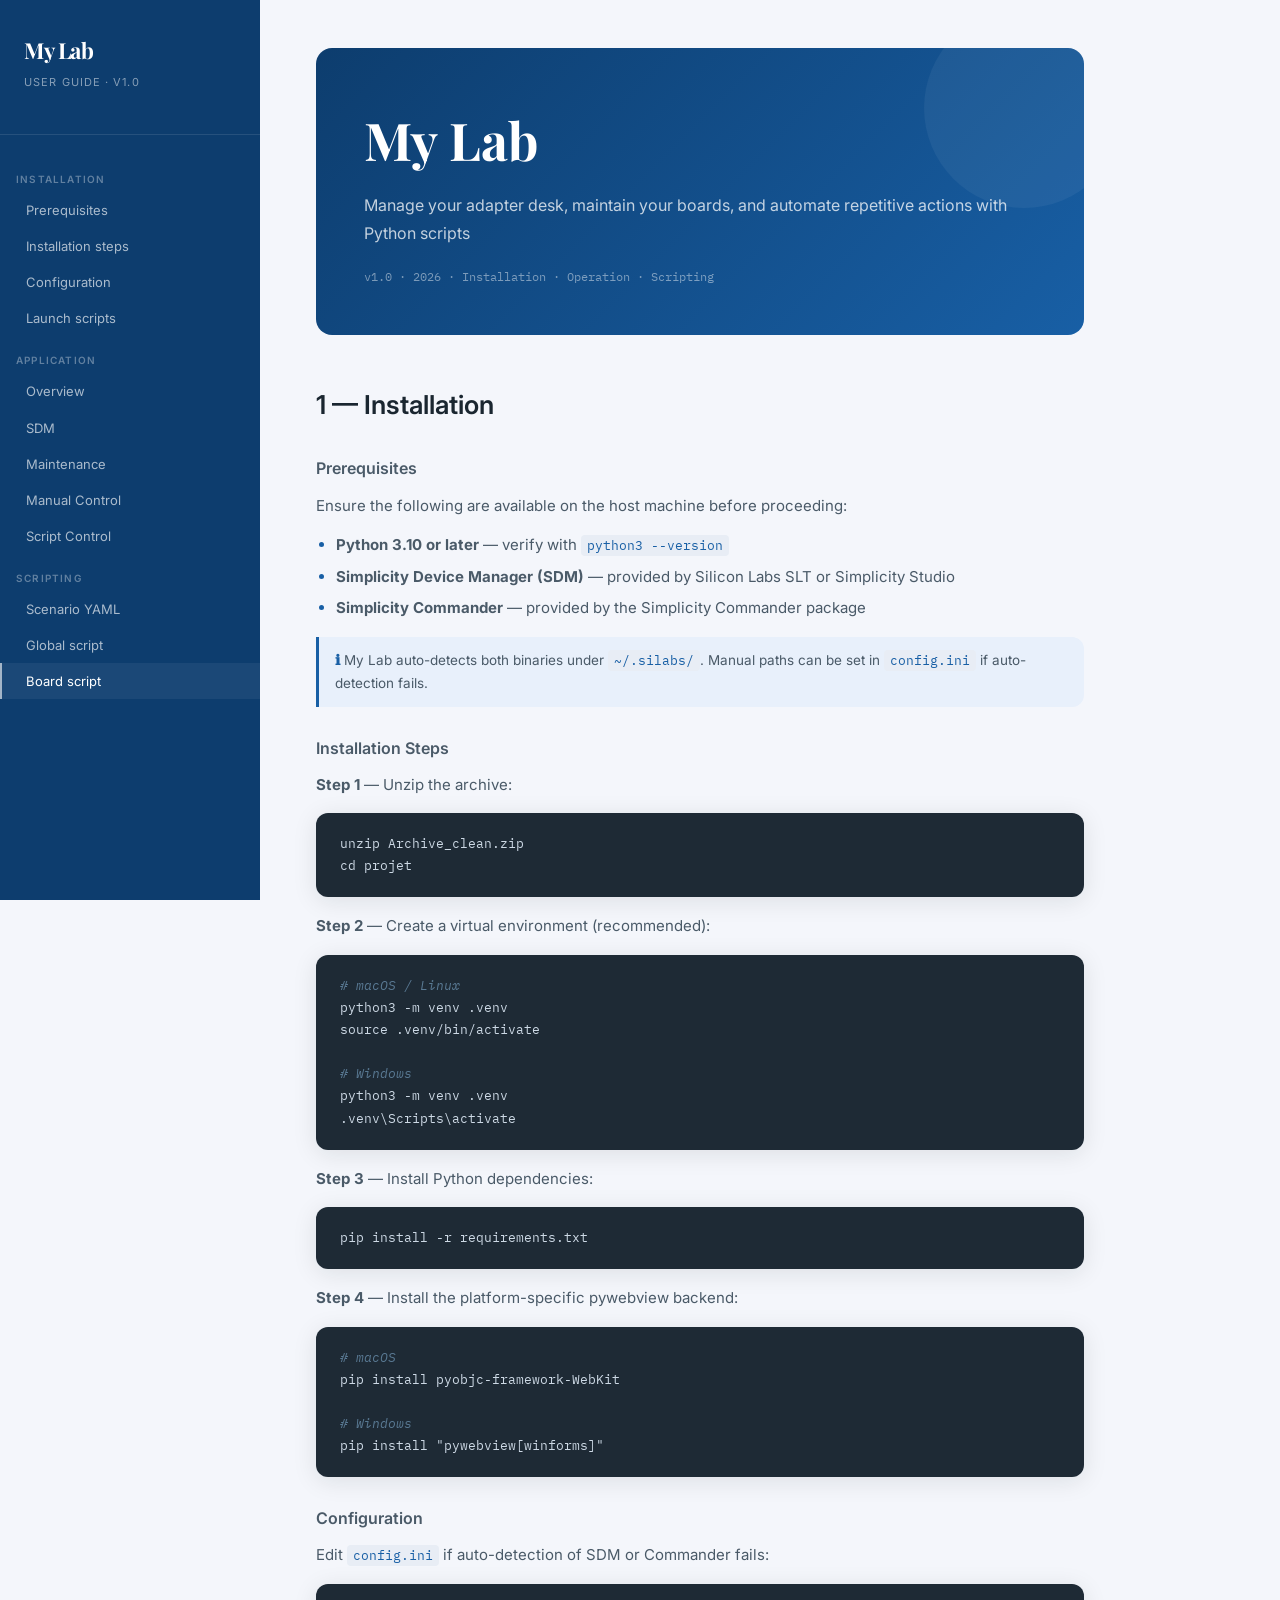
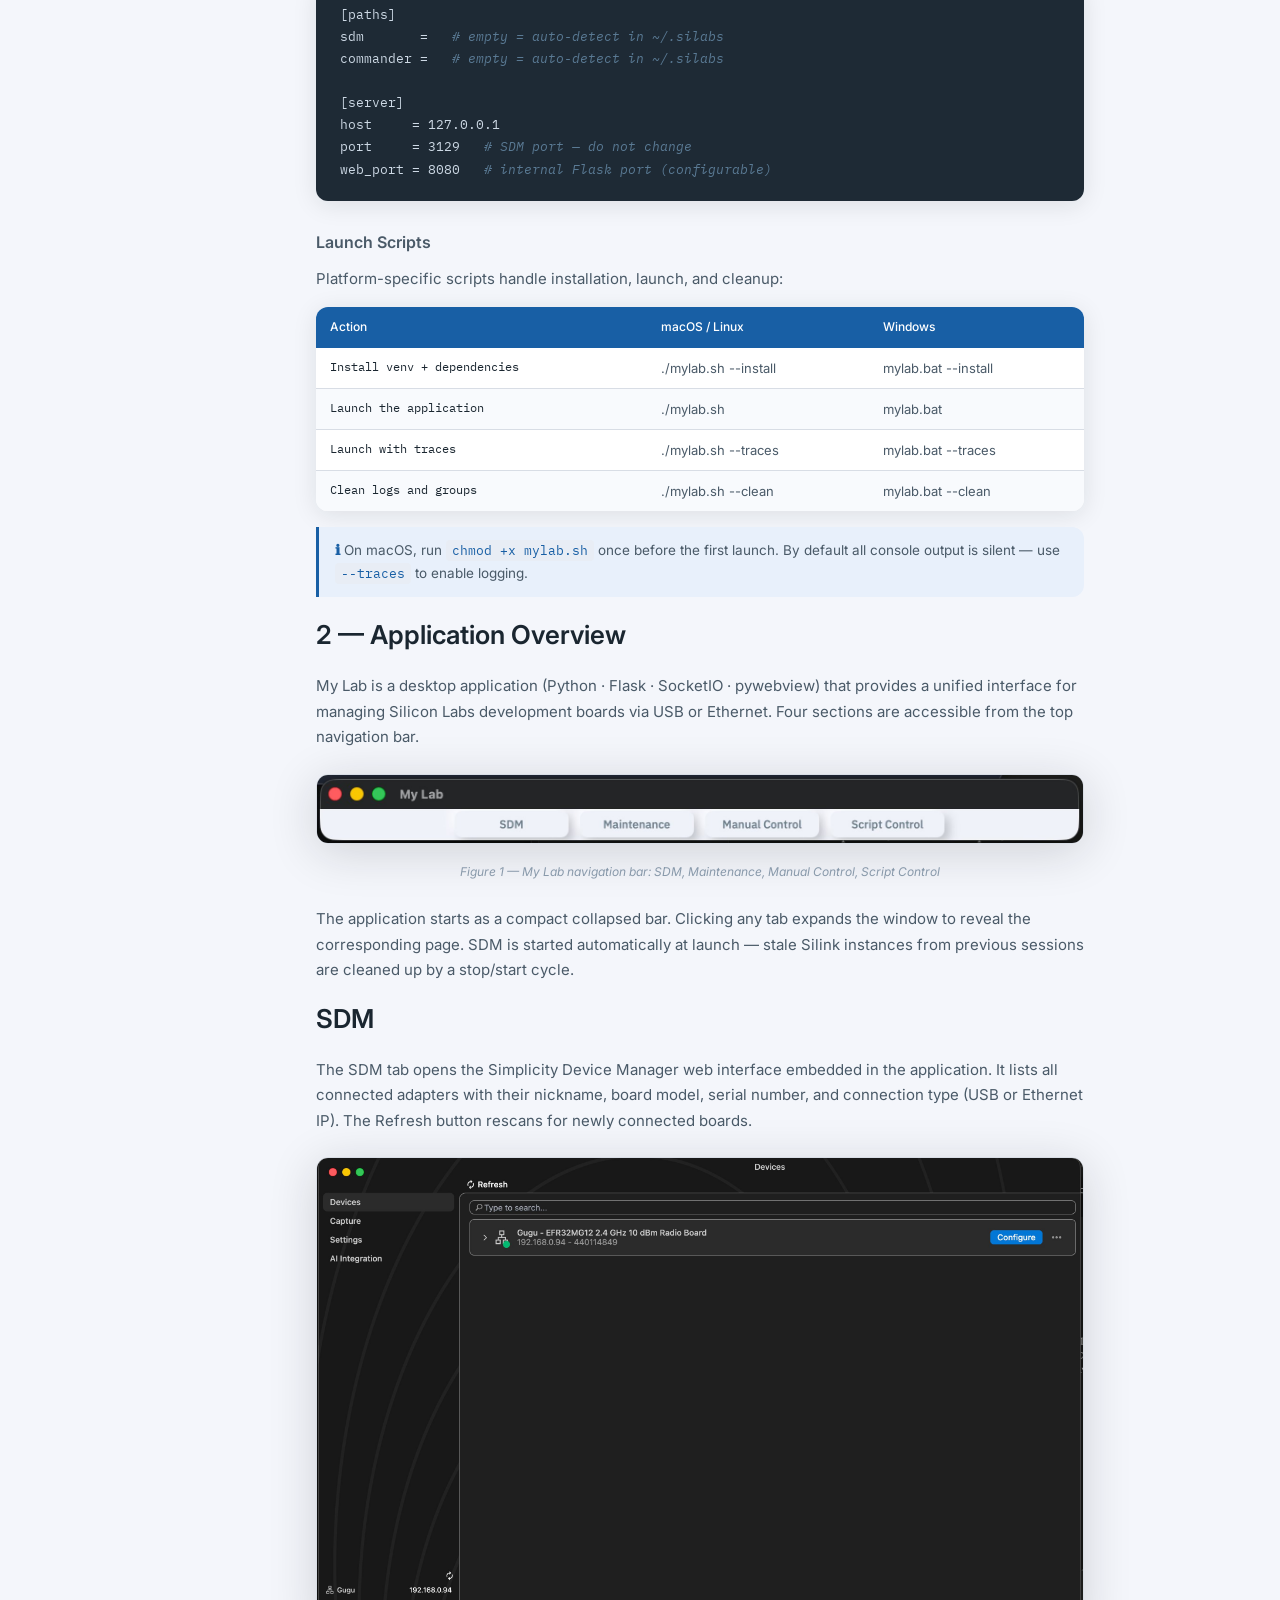
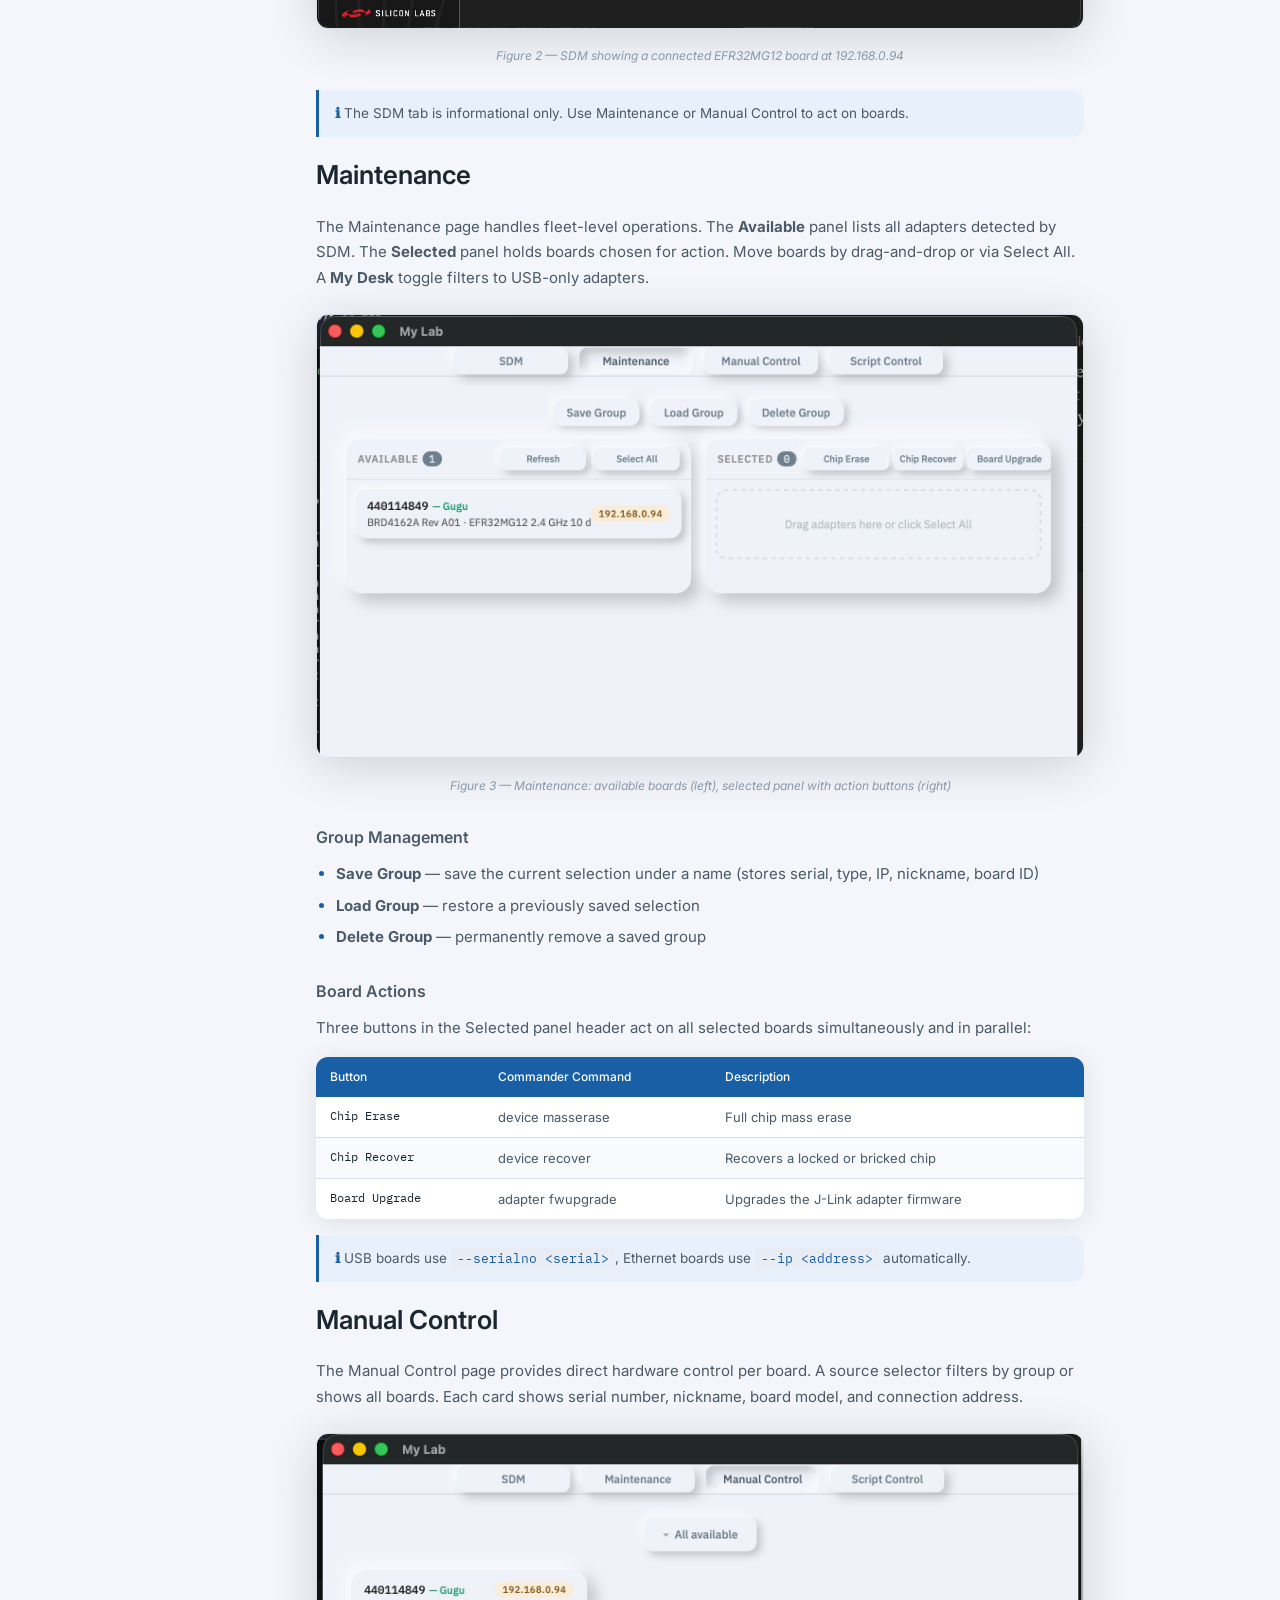
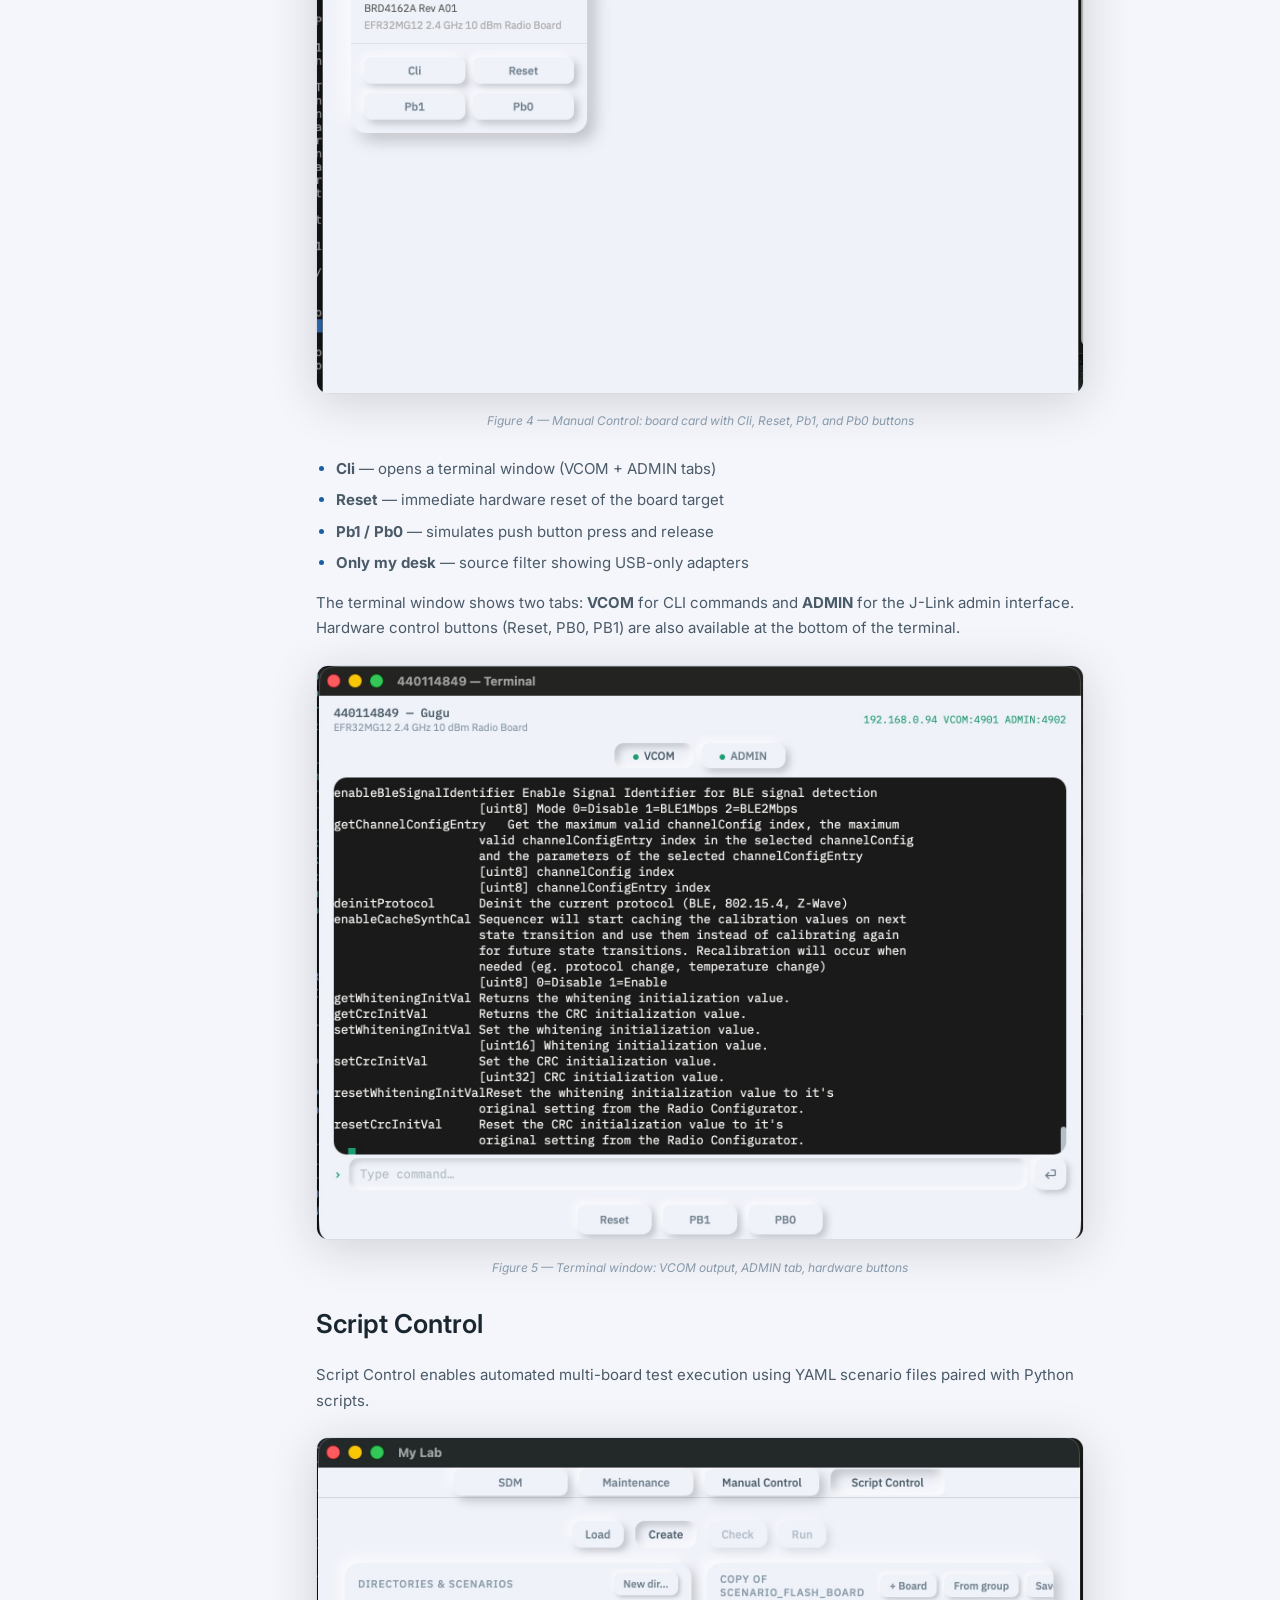
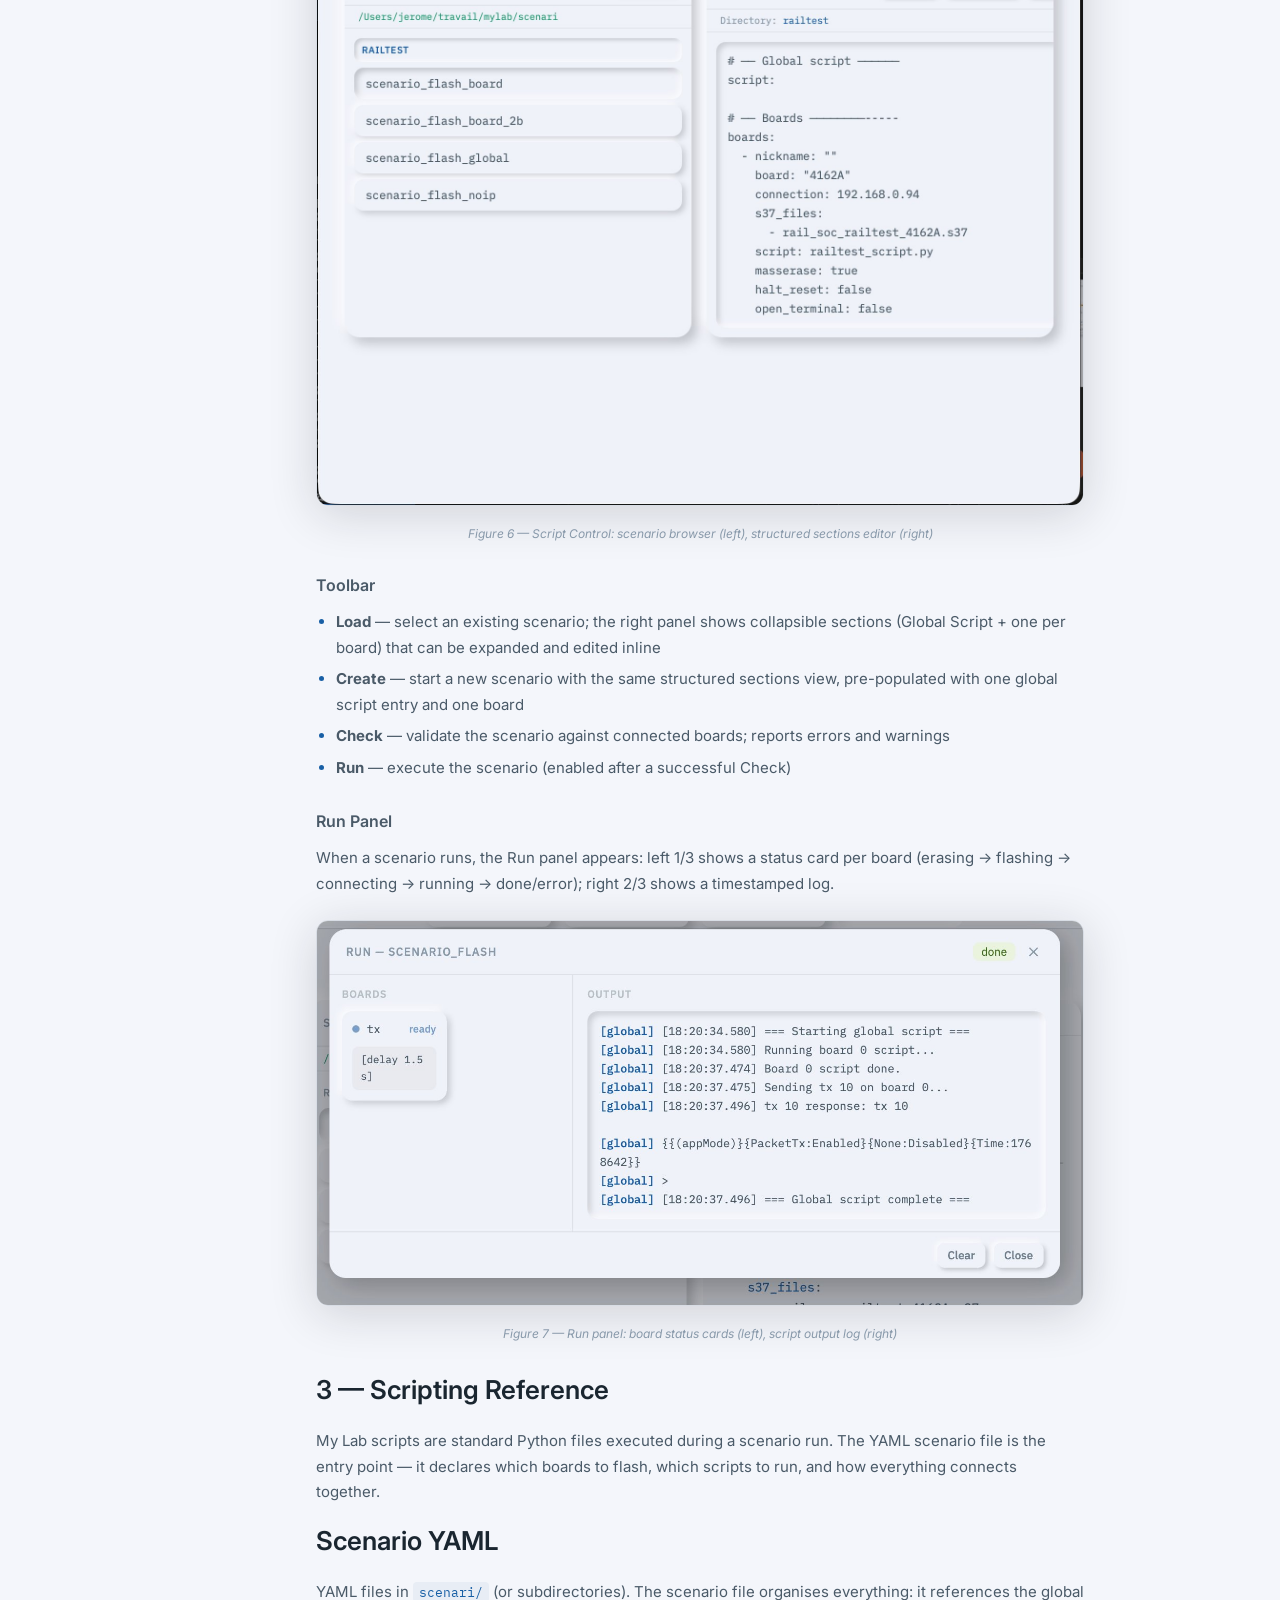
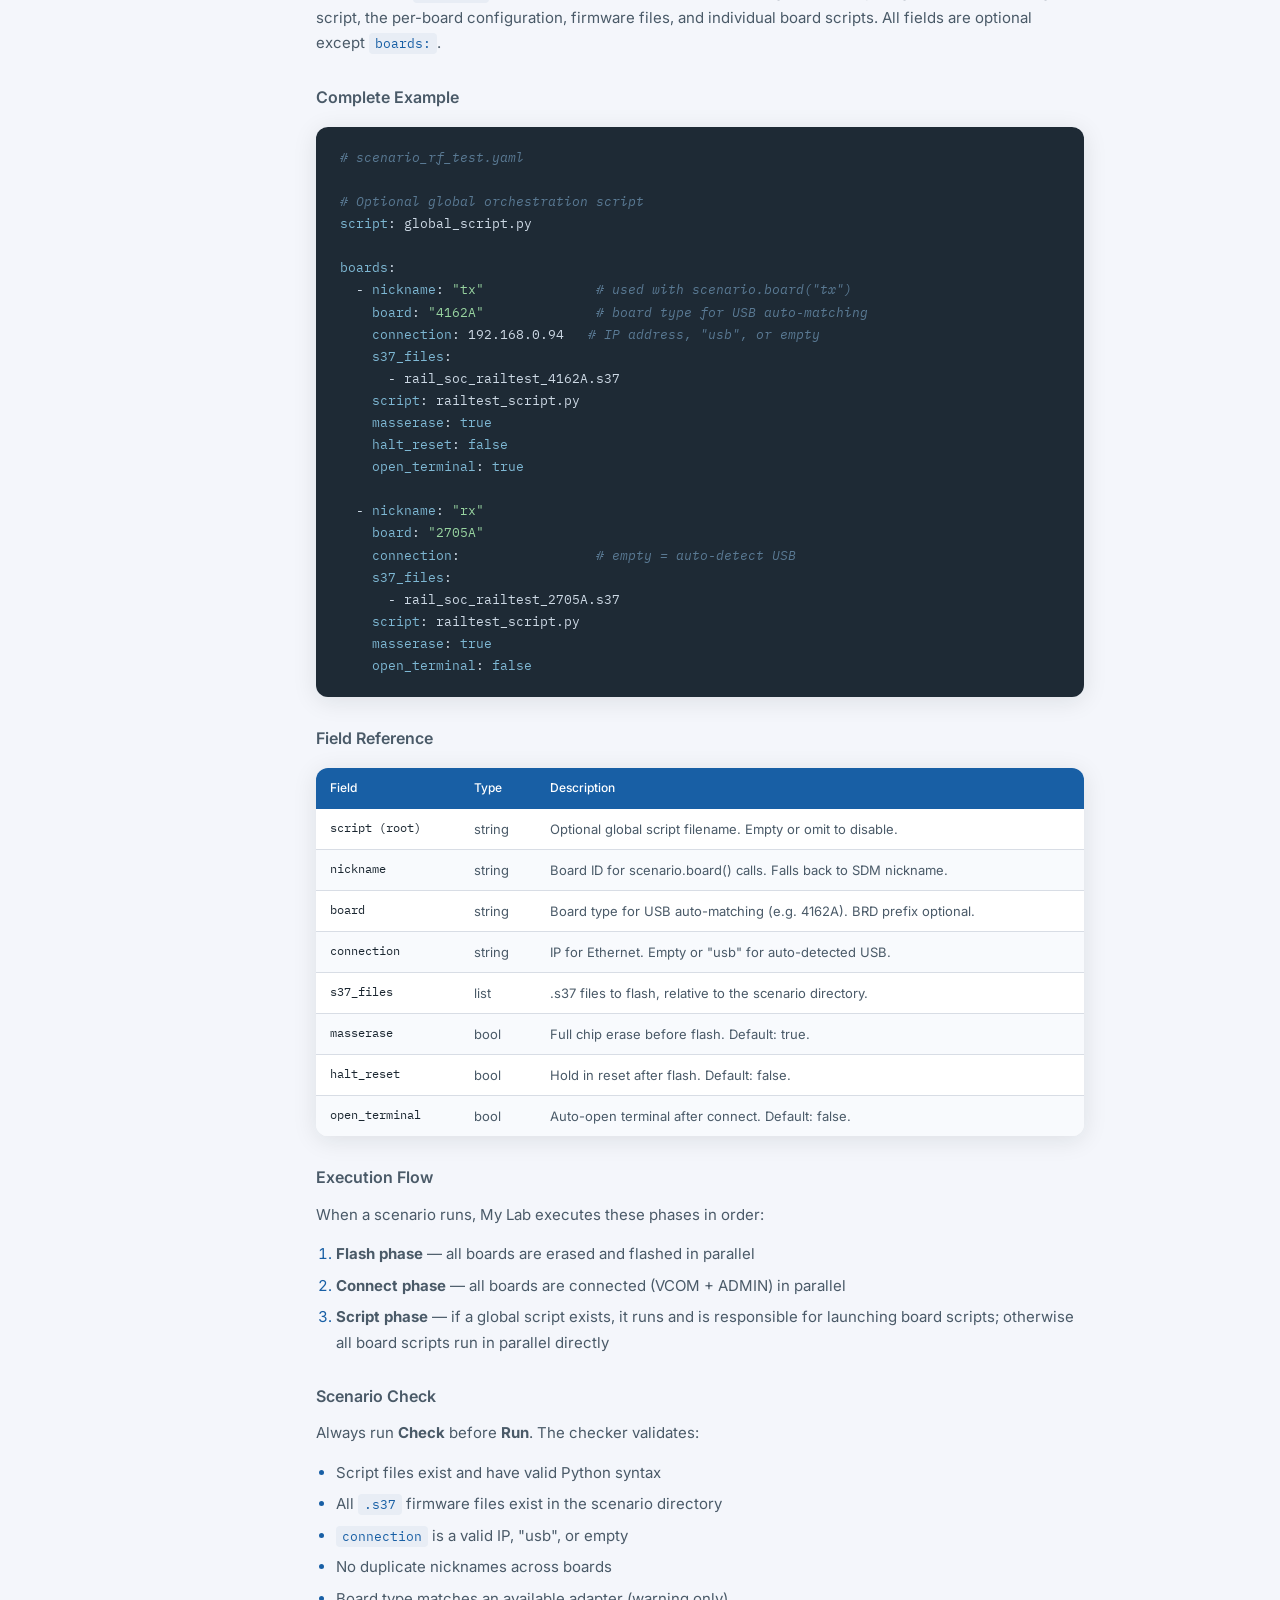
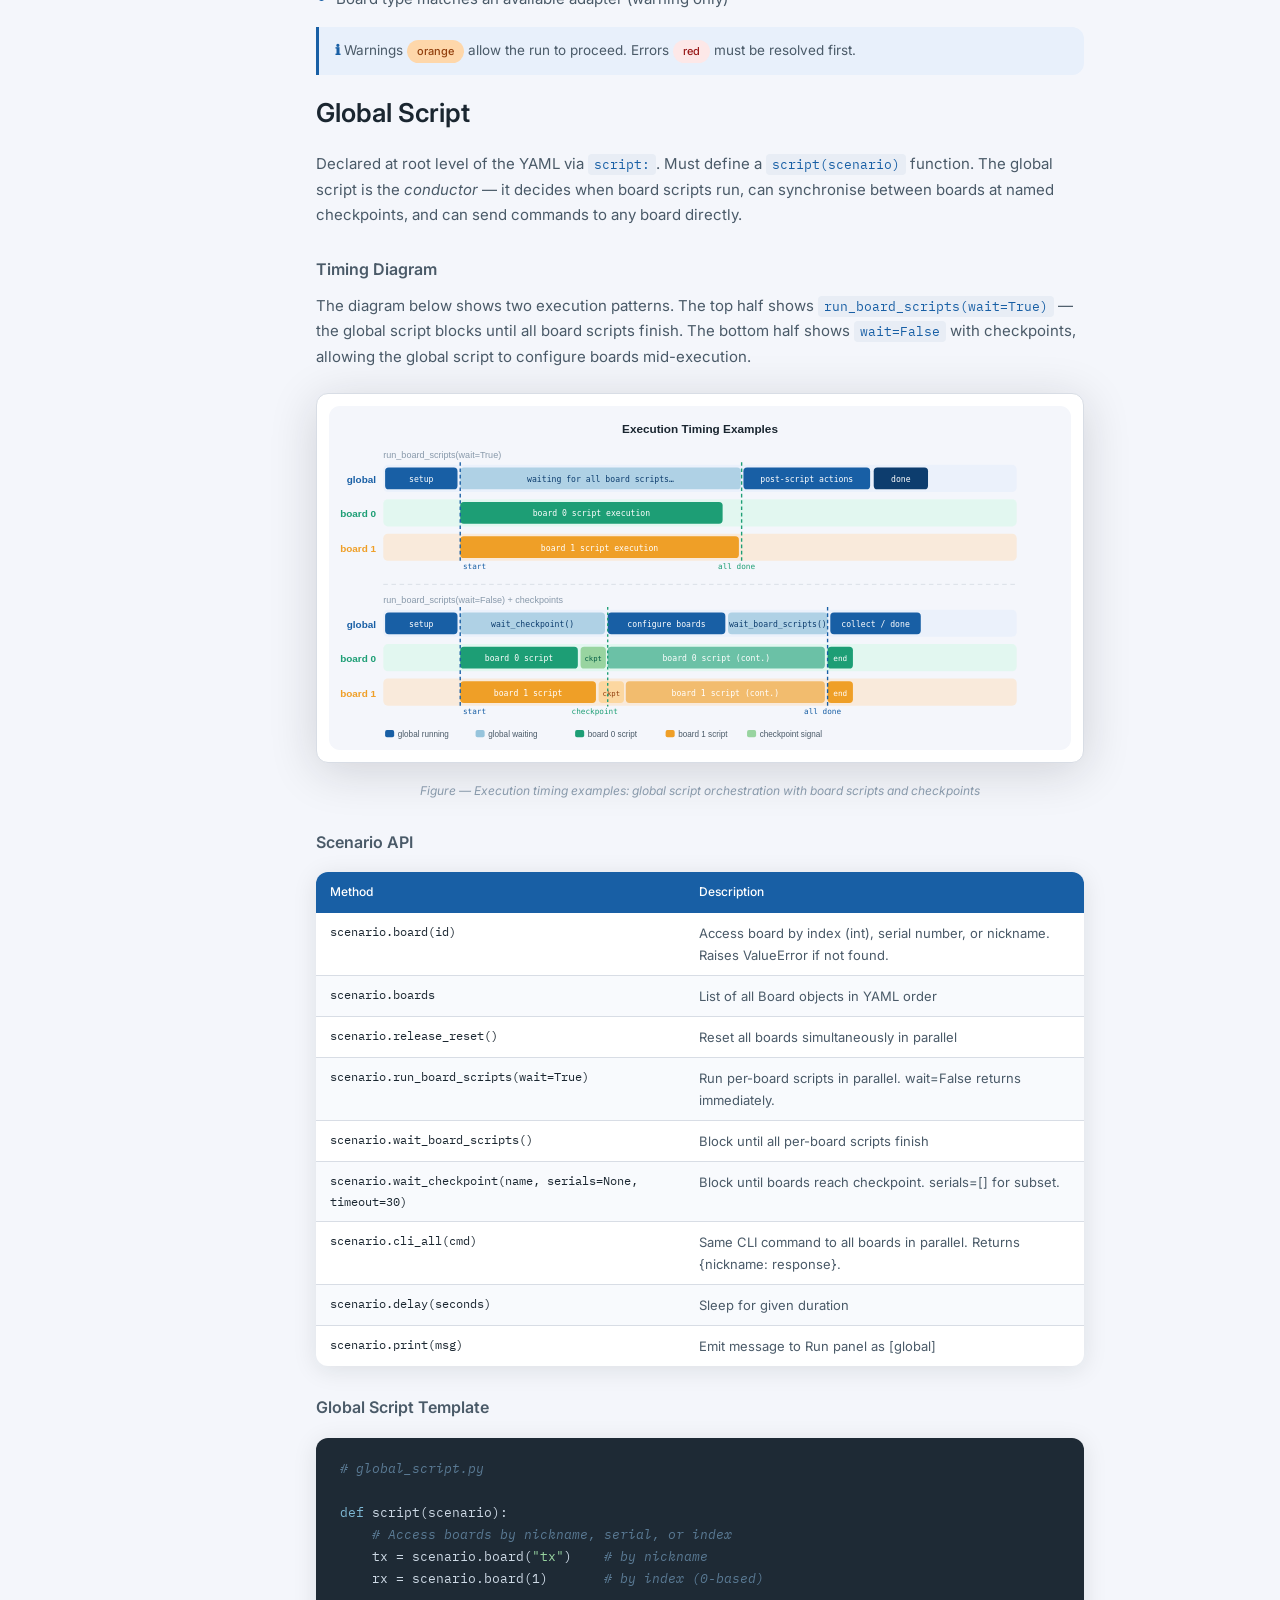
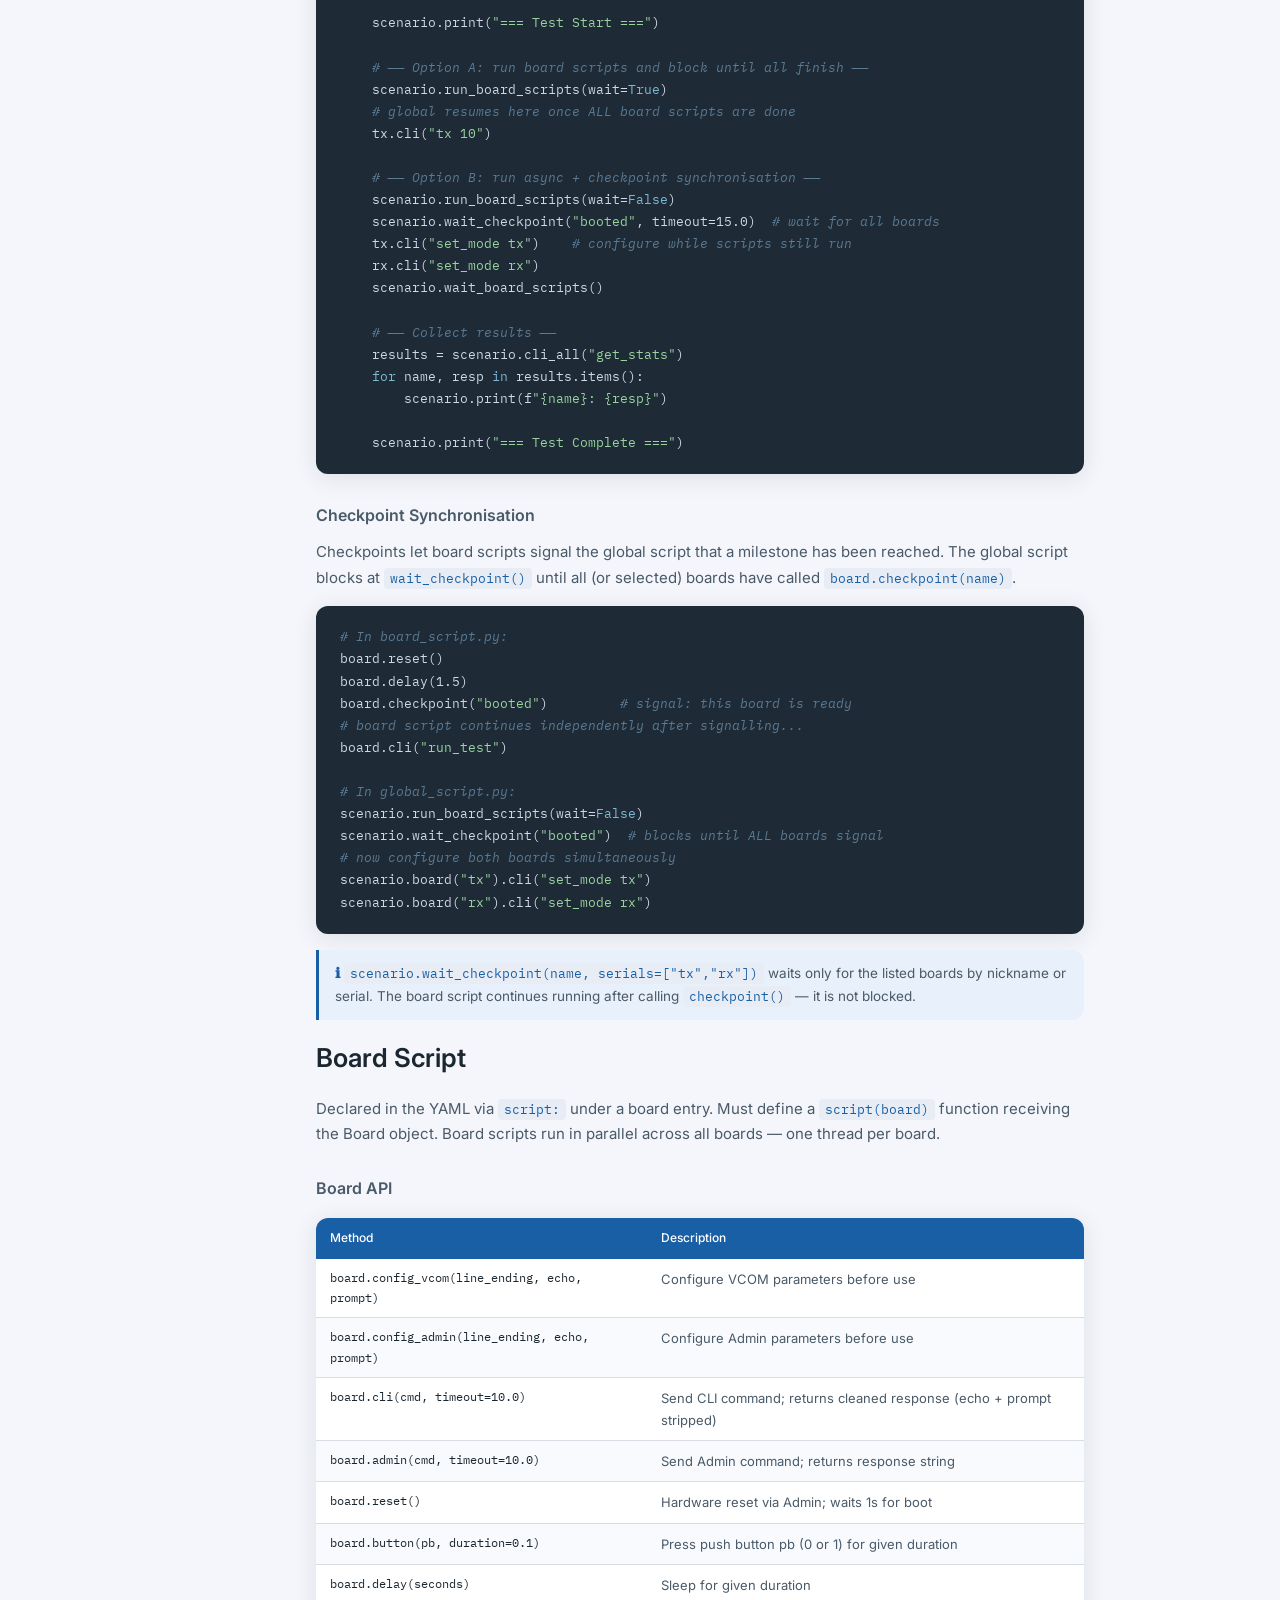
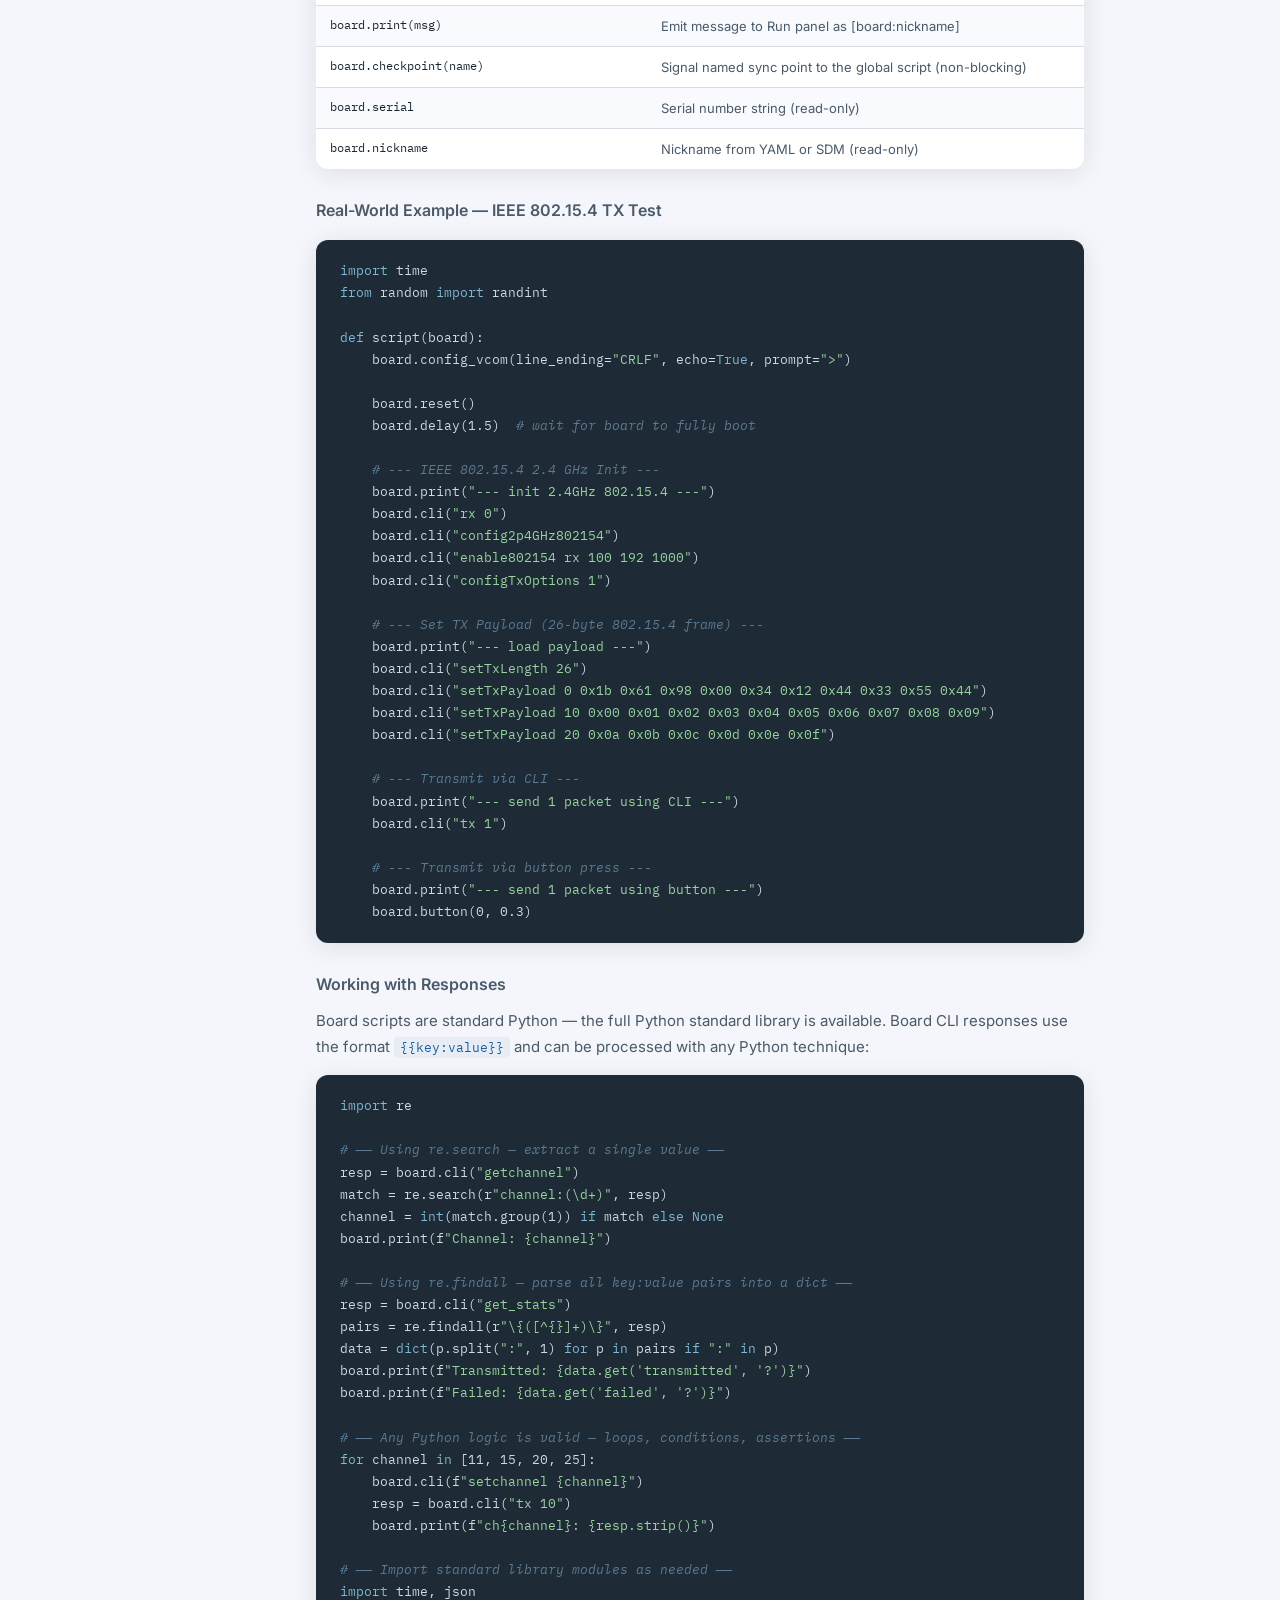
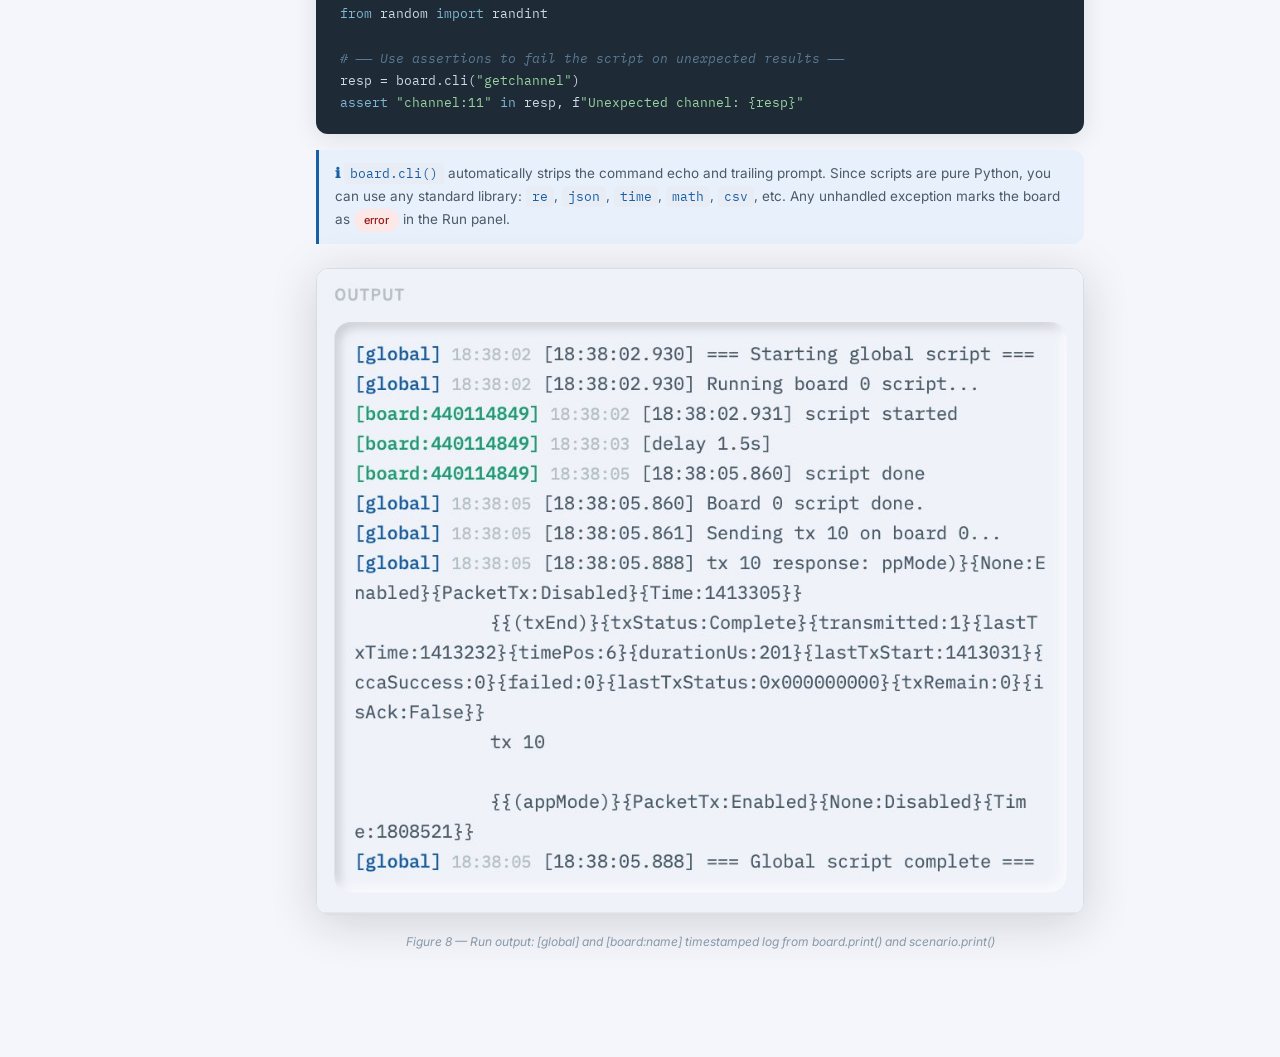
==== doc/index.html @ c4b9f9a3 "added 1st version of the doc" ====
<!DOCTYPE html>
<html lang="en">
<head>
<meta charset="UTF-8">
<meta name="viewport" content="width=device-width, initial-scale=1.0">
<title>My Lab — User Guide</title>
<link rel="preconnect" href="https://fonts.googleapis.com">
<link href="https://fonts.googleapis.com/css2?family=IBM+Plex+Mono:ital,wght@0,400;0,500;1,400&family=Inter:wght@300;400;500;600&family=Playfair+Display:wght@700&display=swap" rel="stylesheet">
<style>
/* ── Reset & Base ── */
*, *::before, *::after { box-sizing: border-box; margin: 0; padding: 0; }

:root {
  --bg:       #f4f6fb;
  --surface:  #ffffff;
  --accent:   #185FA5;
  --accent2:  #0d3d6e;
  --green:    #1D9E75;
  --orange:   #EF9F27;
  --red:      #E24B4A;
  --text:     #1a2630;
  --mid:      #4a5a68;
  --light:    #8899aa;
  --rule:     #d8dde5;
  --code-bg:  #1e2a35;
  --code-fg:  #cdd9e5;
  --note-bg:  #e8f0fb;
  --radius:   12px;
  --shadow:   0 4px 24px rgba(22,27,29,0.10);
  --shadow-lg:0 8px 48px rgba(22,27,29,0.16);
}

html { scroll-behavior: smooth; }

body {
  font-family: 'Inter', sans-serif;
  background: var(--bg);
  color: var(--text);
  line-height: 1.7;
  font-size: 15px;
}

/* ── Layout ── */
.layout { display: flex; min-height: 100vh; }

/* Sidebar */
.sidebar {
  width: 260px;
  flex-shrink: 0;
  position: sticky;
  top: 0;
  height: 100vh;
  overflow-y: auto;
  background: var(--accent2);
  padding: 32px 0 32px;
  display: flex;
  flex-direction: column;
}

.sidebar-brand {
  padding: 0 24px 28px;
  border-bottom: 1px solid rgba(255,255,255,0.1);
  margin-bottom: 20px;
}
.sidebar-brand h1 {
  font-family: 'Playfair Display', serif;
  font-size: 22px;
  color: white;
  letter-spacing: -.5px;
}
.sidebar-brand p {
  font-size: 11px;
  color: rgba(255,255,255,0.5);
  margin-top: 4px;
  text-transform: uppercase;
  letter-spacing: .1em;
}

.nav-section {
  padding: 0 16px 4px;
  font-size: 10px;
  font-weight: 600;
  text-transform: uppercase;
  letter-spacing: .12em;
  color: rgba(255,255,255,0.35);
  margin-top: 16px;
}

.sidebar nav a {
  display: block;
  padding: 7px 24px;
  font-size: 13px;
  color: rgba(255,255,255,0.65);
  text-decoration: none;
  border-left: 2px solid transparent;
  transition: all .15s;
}
.sidebar nav a:hover,
.sidebar nav a.active {
  color: white;
  border-left-color: rgba(255,255,255,0.6);
  background: rgba(255,255,255,0.06);
}
.sidebar nav a.sub { padding-left: 36px; font-size: 12px; }

/* Main content */
.main {
  flex: 1;
  min-width: 0;
  padding: 48px 56px 80px;
  max-width: 880px;
}

/* ── Typography ── */
h1.page-title {
  font-family: 'Playfair Display', serif;
  font-size: 42px;
  font-weight: 700;
  color: var(--accent);
  letter-spacing: -1px;
  margin-bottom: 8px;
}
.page-subtitle {
  font-size: 16px;
  color: var(--light);
  margin-bottom: 48px;
  padding-bottom: 24px;
  border-bottom: 1px solid var(--rule);
}

h2 {
  font-size: 26px;
  font-weight: 600;
  color: var(--text);
  margin: 56px 0 16px;
  padding-top: 24px;
  border-top: 1px solid var(--rule);
  scroll-margin-top: 24px;
}
h2:first-of-type { border-top: none; margin-top: 0; padding-top: 0; }

h3 {
  font-size: 16px;
  font-weight: 600;
  color: var(--mid);
  margin: 28px 0 10px;
  scroll-margin-top: 24px;
}

p { margin-bottom: 14px; color: var(--mid); }

a { color: var(--accent); text-decoration: none; }
a:hover { text-decoration: underline; }

ul, ol { margin: 0 0 14px 20px; color: var(--mid); }
li { margin-bottom: 6px; }
li::marker { color: var(--accent); }

/* ── Components ── */
.card {
  background: var(--surface);
  border-radius: var(--radius);
  box-shadow: var(--shadow);
  padding: 28px 32px;
  margin: 20px 0;
}

pre, code {
  font-family: 'IBM Plex Mono', monospace;
}

.code-block {
  background: var(--code-bg);
  border-radius: var(--radius);
  padding: 20px 24px;
  margin: 16px 0;
  overflow-x: auto;
  color: var(--code-fg);
  font-size: 13px;
  line-height: 1.7;
  box-shadow: var(--shadow);
}
.code-block .c { color: #5a7a94; font-style: italic; }
.code-block .k { color: #7eb8d4; }
.code-block .s { color: #98d4a0; }
.code-block .n { color: var(--code-fg); }

code {
  background: #e8edf5;
  color: var(--accent);
  padding: 2px 6px;
  border-radius: 4px;
  font-size: 13px;
}

.note {
  background: var(--note-bg);
  border-left: 3px solid var(--accent);
  border-radius: 0 var(--radius) var(--radius) 0;
  padding: 12px 16px;
  margin: 16px 0;
  font-size: 13.5px;
  color: var(--mid);
}
.note strong { color: var(--accent); }

.figure {
  margin: 24px 0;
  text-align: center;
}
.figure img {
  max-width: 100%;
  border-radius: var(--radius);
  box-shadow: var(--shadow-lg);
  border: 1px solid var(--rule);
}
.figure figcaption {
  font-size: 12px;
  color: var(--light);
  margin-top: 10px;
  font-style: italic;
}

table {
  width: 100%;
  border-collapse: collapse;
  font-size: 13px;
  margin: 16px 0;
  background: var(--surface);
  border-radius: var(--radius);
  overflow: hidden;
  box-shadow: var(--shadow);
}
th {
  background: var(--accent);
  color: white;
  padding: 10px 14px;
  font-weight: 500;
  text-align: left;
  font-size: 12px;
}
td {
  padding: 9px 14px;
  border-bottom: 1px solid var(--rule);
  color: var(--mid);
  vertical-align: top;
}
td:first-child { font-family: 'IBM Plex Mono', monospace; color: var(--text); font-size: 12px; }
tr:last-child td { border-bottom: none; }
tr:nth-child(even) td { background: #f8fafd; }

.badge {
  display: inline-block;
  padding: 2px 10px;
  border-radius: 20px;
  font-size: 11px;
  font-weight: 500;
}
.badge-blue   { background: #dbeafe; color: #1d4ed8; }
.badge-green  { background: #d1fae5; color: #065f46; }
.badge-orange { background: #fed7aa; color: #92400e; }

/* ── Cover section ── */
.cover {
  background: linear-gradient(135deg, var(--accent2) 0%, var(--accent) 100%);
  border-radius: 16px;
  padding: 48px;
  margin-bottom: 48px;
  color: white;
  position: relative;
  overflow: hidden;
}
.cover::before {
  content: '';
  position: absolute;
  right: -40px; top: -40px;
  width: 200px; height: 200px;
  border-radius: 50%;
  background: rgba(255,255,255,0.05);
}
.cover h1 {
  font-family: 'Playfair Display', serif;
  font-size: 52px;
  color: white;
  margin-bottom: 8px;
}
.cover p { color: rgba(255,255,255,0.75); font-size: 16px; margin-bottom: 0; }
.cover .version { font-family: 'IBM Plex Mono', monospace; font-size: 12px; color: rgba(255,255,255,0.45); margin-top: 20px; }

/* ── Scrollbar ── */
.sidebar::-webkit-scrollbar { width: 4px; }
.sidebar::-webkit-scrollbar-thumb { background: rgba(255,255,255,0.2); border-radius: 2px; }

/* ── Section anchors ── */
section { scroll-margin-top: 0; }
</style>
</head>
<body>

<div class="layout">

<!-- ── Sidebar ── -->
<aside class="sidebar">
  <div class="sidebar-brand">
    <h1>My Lab</h1>
    <p>User Guide · v1.0</p>
  </div>
  <nav>
    <div class="nav-section">Installation</div>
    <a href="#prerequisites">Prerequisites</a>
    <a href="#install-steps">Installation steps</a>
    <a href="#configuration">Configuration</a>
    <a href="#launch">Launch scripts</a>

    <div class="nav-section">Application</div>
    <a href="#overview">Overview</a>
    <a href="#sdm">SDM</a>
    <a href="#maintenance">Maintenance</a>
    <a href="#manual-control">Manual Control</a>
    <a href="#script-control">Script Control</a>

    <div class="nav-section">Scripting</div>
    <a href="#scenario-yaml">Scenario YAML</a>
    <a href="#global-script">Global script</a>
    <a href="#board-script">Board script</a>
  </nav>
</aside>

<!-- ── Main ── -->
<main class="main">

<!-- Cover -->
<div class="cover">
  <h1>My Lab</h1>
  <p>Manage your adapter desk, maintain your boards, and automate repetitive actions with Python scripts</p>
  <div class="version">v1.0 · 2026 · Installation · Operation · Scripting</div>
</div>

<!-- ══════════════════════════════ CHAPTER 1 ══════════════════════════════ -->
<section id="installation">
<h2>1 — Installation</h2>

<h3 id="prerequisites">Prerequisites</h3>
<p>Ensure the following are available on the host machine before proceeding:</p>
<ul>
  <li><strong>Python 3.10 or later</strong> — verify with <code>python3 --version</code></li>
  <li><strong>Simplicity Device Manager (SDM)</strong> — provided by Silicon Labs SLT or Simplicity Studio</li>
  <li><strong>Simplicity Commander</strong> — provided by the Simplicity Commander package</li>
</ul>
<div class="note"><strong>ℹ</strong> My Lab auto-detects both binaries under <code>~/.silabs/</code>. Manual paths can be set in <code>config.ini</code> if auto-detection fails.</div>

<h3 id="install-steps">Installation Steps</h3>
<p><strong>Step 1</strong> — Unzip the archive:</p>
<div class="code-block"><pre>unzip Archive_clean.zip
cd projet</pre></div>

<p><strong>Step 2</strong> — Create a virtual environment (recommended):</p>
<div class="code-block"><pre><span class="c"># macOS / Linux</span>
python3 -m venv .venv
source .venv/bin/activate

<span class="c"># Windows</span>
python3 -m venv .venv
.venv\Scripts\activate</pre></div>

<p><strong>Step 3</strong> — Install Python dependencies:</p>
<div class="code-block"><pre>pip install -r requirements.txt</pre></div>

<p><strong>Step 4</strong> — Install the platform-specific pywebview backend:</p>
<div class="code-block"><pre><span class="c"># macOS</span>
pip install pyobjc-framework-WebKit

<span class="c"># Windows</span>
pip install "pywebview[winforms]"</pre></div>

<h3 id="configuration">Configuration</h3>
<p>Edit <code>config.ini</code> if auto-detection of SDM or Commander fails:</p>
<div class="code-block"><pre>[paths]
sdm       =   <span class="c"># empty = auto-detect in ~/.silabs</span>
commander =   <span class="c"># empty = auto-detect in ~/.silabs</span>

[server]
host     = 127.0.0.1
port     = 3129   <span class="c"># SDM port — do not change</span>
web_port = 8080   <span class="c"># internal Flask port (configurable)</span></pre></div>

<h3 id="launch">Launch Scripts</h3>
<p>Platform-specific scripts handle installation, launch, and cleanup:</p>
<table>
  <thead><tr><th>Action</th><th>macOS / Linux</th><th>Windows</th></tr></thead>
  <tbody>
    <tr><td>Install venv + dependencies</td><td>./mylab.sh --install</td><td>mylab.bat --install</td></tr>
    <tr><td>Launch the application</td><td>./mylab.sh</td><td>mylab.bat</td></tr>
    <tr><td>Launch with traces</td><td>./mylab.sh --traces</td><td>mylab.bat --traces</td></tr>
    <tr><td>Clean logs and groups</td><td>./mylab.sh --clean</td><td>mylab.bat --clean</td></tr>
  </tbody>
</table>
<div class="note"><strong>ℹ</strong> On macOS, run <code>chmod +x mylab.sh</code> once before the first launch. By default all console output is silent — use <code>--traces</code> to enable logging.</div>
</section>

<!-- ══════════════════════════════ CHAPTER 2 ══════════════════════════════ -->
<section id="overview">
<h2>2 — Application Overview</h2>
<p>My Lab is a desktop application (Python · Flask · SocketIO · pywebview) that provides a unified interface for managing Silicon Labs development boards via USB or Ethernet. Four sections are accessible from the top navigation bar.</p>

<div class="figure">
  <img src="img/img_topbar.png" alt="My Lab navigation bar">
  <figcaption>Figure 1 — My Lab navigation bar: SDM, Maintenance, Manual Control, Script Control</figcaption>
</div>

<p>The application starts as a compact collapsed bar. Clicking any tab expands the window to reveal the corresponding page. SDM is started automatically at launch — stale Silink instances from previous sessions are cleaned up by a stop/start cycle.</p>
</section>

<section id="sdm">
<h2>SDM</h2>
<p>The SDM tab opens the Simplicity Device Manager web interface embedded in the application. It lists all connected adapters with their nickname, board model, serial number, and connection type (USB or Ethernet IP). The Refresh button rescans for newly connected boards.</p>

<div class="figure">
  <img src="img/img_sdm.png" alt="SDM interface">
  <figcaption>Figure 2 — SDM showing a connected EFR32MG12 board at 192.168.0.94</figcaption>
</div>
<div class="note"><strong>ℹ</strong> The SDM tab is informational only. Use Maintenance or Manual Control to act on boards.</div>
</section>

<section id="maintenance">
<h2>Maintenance</h2>
<p>The Maintenance page handles fleet-level operations. The <strong>Available</strong> panel lists all adapters detected by SDM. The <strong>Selected</strong> panel holds boards chosen for action. Move boards by drag-and-drop or via Select All. A <strong>My Desk</strong> toggle filters to USB-only adapters.</p>

<div class="figure">
  <img src="img/img_maintenance.png" alt="Maintenance page">
  <figcaption>Figure 3 — Maintenance: available boards (left), selected panel with action buttons (right)</figcaption>
</div>

<h3>Group Management</h3>
<ul>
  <li><strong>Save Group</strong> — save the current selection under a name (stores serial, type, IP, nickname, board ID)</li>
  <li><strong>Load Group</strong> — restore a previously saved selection</li>
  <li><strong>Delete Group</strong> — permanently remove a saved group</li>
</ul>

<h3>Board Actions</h3>
<p>Three buttons in the Selected panel header act on all selected boards simultaneously and in parallel:</p>
<table>
  <thead><tr><th>Button</th><th>Commander Command</th><th>Description</th></tr></thead>
  <tbody>
    <tr><td>Chip Erase</td><td>device masserase</td><td>Full chip mass erase</td></tr>
    <tr><td>Chip Recover</td><td>device recover</td><td>Recovers a locked or bricked chip</td></tr>
    <tr><td>Board Upgrade</td><td>adapter fwupgrade</td><td>Upgrades the J-Link adapter firmware</td></tr>
  </tbody>
</table>
<div class="note"><strong>ℹ</strong> USB boards use <code>--serialno &lt;serial&gt;</code>, Ethernet boards use <code>--ip &lt;address&gt;</code> automatically.</div>
</section>

<section id="manual-control">
<h2>Manual Control</h2>
<p>The Manual Control page provides direct hardware control per board. A source selector filters by group or shows all boards. Each card shows serial number, nickname, board model, and connection address.</p>

<div class="figure">
  <img src="img/img_manual.png" alt="Manual Control page">
  <figcaption>Figure 4 — Manual Control: board card with Cli, Reset, Pb1, and Pb0 buttons</figcaption>
</div>

<ul>
  <li><strong>Cli</strong> — opens a terminal window (VCOM + ADMIN tabs)</li>
  <li><strong>Reset</strong> — immediate hardware reset of the board target</li>
  <li><strong>Pb1 / Pb0</strong> — simulates push button press and release</li>
  <li><strong>Only my desk</strong> — source filter showing USB-only adapters</li>
</ul>

<p>The terminal window shows two tabs: <strong>VCOM</strong> for CLI commands and <strong>ADMIN</strong> for the J-Link admin interface. Hardware control buttons (Reset, PB0, PB1) are also available at the bottom of the terminal.</p>

<div class="figure">
  <img src="img/img_terminal.png" alt="Terminal window">
  <figcaption>Figure 5 — Terminal window: VCOM output, ADMIN tab, hardware buttons</figcaption>
</div>
</section>

<section id="script-control">
<h2>Script Control</h2>
<p>Script Control enables automated multi-board test execution using YAML scenario files paired with Python scripts.</p>

<div class="figure">
  <img src="img/img_script.png" alt="Script Control page">
  <figcaption>Figure 6 — Script Control: scenario browser (left), structured sections editor (right)</figcaption>
</div>

<h3>Toolbar</h3>
<ul>
  <li><strong>Load</strong> — select an existing scenario; the right panel shows collapsible sections (Global Script + one per board) that can be expanded and edited inline</li>
  <li><strong>Create</strong> — start a new scenario with the same structured sections view, pre-populated with one global script entry and one board</li>
  <li><strong>Check</strong> — validate the scenario against connected boards; reports errors and warnings</li>
  <li><strong>Run</strong> — execute the scenario (enabled after a successful Check)</li>
</ul>

<h3>Run Panel</h3>
<p>When a scenario runs, the Run panel appears: left 1/3 shows a status card per board (erasing → flashing → connecting → running → done/error); right 2/3 shows a timestamped log.</p>

<div class="figure">
  <img src="img/img_runpanel.png" alt="Run panel">
  <figcaption>Figure 7 — Run panel: board status cards (left), script output log (right)</figcaption>
</div>
</section>


<!-- ══════════════════════════════ CHAPTER 3 ══════════════════════════════ -->
<section id="scripting">
<h2>3 — Scripting Reference</h2>
<p>My Lab scripts are standard Python files executed during a scenario run. The YAML scenario file is the entry point — it declares which boards to flash, which scripts to run, and how everything connects together.</p>
</section>

<section id="scenario-yaml">
<h2>Scenario YAML</h2>
<p>YAML files in <code>scenari/</code> (or subdirectories). The scenario file organises everything: it references the global script, the per-board configuration, firmware files, and individual board scripts. All fields are optional except <code>boards:</code>.</p>

<h3>Complete Example</h3>
<div class="code-block"><pre><span class="c"># scenario_rf_test.yaml</span>

<span class="c"># Optional global orchestration script</span>
<span class="k">script</span>: global_script.py

<span class="k">boards</span>:
  - <span class="k">nickname</span>: <span class="s">"tx"</span>              <span class="c"># used with scenario.board("tx")</span>
    <span class="k">board</span>: <span class="s">"4162A"</span>              <span class="c"># board type for USB auto-matching</span>
    <span class="k">connection</span>: 192.168.0.94   <span class="c"># IP address, "usb", or empty</span>
    <span class="k">s37_files</span>:
      - rail_soc_railtest_4162A.s37
    <span class="k">script</span>: railtest_script.py
    <span class="k">masserase</span>: <span class="k">true</span>
    <span class="k">halt_reset</span>: <span class="k">false</span>
    <span class="k">open_terminal</span>: <span class="k">true</span>

  - <span class="k">nickname</span>: <span class="s">"rx"</span>
    <span class="k">board</span>: <span class="s">"2705A"</span>
    <span class="k">connection</span>:                 <span class="c"># empty = auto-detect USB</span>
    <span class="k">s37_files</span>:
      - rail_soc_railtest_2705A.s37
    <span class="k">script</span>: railtest_script.py
    <span class="k">masserase</span>: <span class="k">true</span>
    <span class="k">open_terminal</span>: <span class="k">false</span></pre></div>

<h3>Field Reference</h3>
<table>
  <thead><tr><th>Field</th><th>Type</th><th>Description</th></tr></thead>
  <tbody>
    <tr><td>script (root)</td><td>string</td><td>Optional global script filename. Empty or omit to disable.</td></tr>
    <tr><td>nickname</td><td>string</td><td>Board ID for scenario.board() calls. Falls back to SDM nickname.</td></tr>
    <tr><td>board</td><td>string</td><td>Board type for USB auto-matching (e.g. 4162A). BRD prefix optional.</td></tr>
    <tr><td>connection</td><td>string</td><td>IP for Ethernet. Empty or "usb" for auto-detected USB.</td></tr>
    <tr><td>s37_files</td><td>list</td><td>.s37 files to flash, relative to the scenario directory.</td></tr>
    <tr><td>masserase</td><td>bool</td><td>Full chip erase before flash. Default: true.</td></tr>
    <tr><td>halt_reset</td><td>bool</td><td>Hold in reset after flash. Default: false.</td></tr>
    <tr><td>open_terminal</td><td>bool</td><td>Auto-open terminal after connect. Default: false.</td></tr>
  </tbody>
</table>

<h3>Execution Flow</h3>
<p>When a scenario runs, My Lab executes these phases in order:</p>
<ol>
  <li><strong>Flash phase</strong> — all boards are erased and flashed in parallel</li>
  <li><strong>Connect phase</strong> — all boards are connected (VCOM + ADMIN) in parallel</li>
  <li><strong>Script phase</strong> — if a global script exists, it runs and is responsible for launching board scripts; otherwise all board scripts run in parallel directly</li>
</ol>

<h3>Scenario Check</h3>
<p>Always run <strong>Check</strong> before <strong>Run</strong>. The checker validates:</p>
<ul>
  <li>Script files exist and have valid Python syntax</li>
  <li>All <code>.s37</code> firmware files exist in the scenario directory</li>
  <li><code>connection</code> is a valid IP, "usb", or empty</li>
  <li>No duplicate nicknames across boards</li>
  <li>Board type matches an available adapter (warning only)</li>
</ul>
<div class="note"><strong>ℹ</strong> Warnings <span class="badge badge-orange">orange</span> allow the run to proceed. Errors <span class="badge" style="background:#fde8e8;color:#991b1b">red</span> must be resolved first.</div>
</section>

<section id="global-script">
<h2>Global Script</h2>
<p>Declared at root level of the YAML via <code>script:</code>. Must define a <code>script(scenario)</code> function. The global script is the <em>conductor</em> — it decides when board scripts run, can synchronise between boards at named checkpoints, and can send commands to any board directly.</p>

<h3>Timing Diagram</h3>
<p>The diagram below shows two execution patterns. The top half shows <code>run_board_scripts(wait=True)</code> — the global script blocks until all board scripts finish. The bottom half shows <code>wait=False</code> with checkpoints, allowing the global script to configure boards mid-execution.</p>

<div class="figure">
  <img src="img/timing.svg" alt="Execution timing diagram" style="background:white; padding:12px; border-radius:12px;">
  <figcaption>Figure — Execution timing examples: global script orchestration with board scripts and checkpoints</figcaption>
</div>

<h3>Scenario API</h3>
<table>
  <thead><tr><th>Method</th><th>Description</th></tr></thead>
  <tbody>
    <tr><td>scenario.board(id)</td><td>Access board by index (int), serial number, or nickname. Raises ValueError if not found.</td></tr>
    <tr><td>scenario.boards</td><td>List of all Board objects in YAML order</td></tr>
    <tr><td>scenario.release_reset()</td><td>Reset all boards simultaneously in parallel</td></tr>
    <tr><td>scenario.run_board_scripts(wait=True)</td><td>Run per-board scripts in parallel. wait=False returns immediately.</td></tr>
    <tr><td>scenario.wait_board_scripts()</td><td>Block until all per-board scripts finish</td></tr>
    <tr><td>scenario.wait_checkpoint(name, serials=None, timeout=30)</td><td>Block until boards reach checkpoint. serials=[] for subset.</td></tr>
    <tr><td>scenario.cli_all(cmd)</td><td>Same CLI command to all boards in parallel. Returns {nickname: response}.</td></tr>
    <tr><td>scenario.delay(seconds)</td><td>Sleep for given duration</td></tr>
    <tr><td>scenario.print(msg)</td><td>Emit message to Run panel as [global]</td></tr>
  </tbody>
</table>

<h3>Global Script Template</h3>
<div class="code-block"><pre><span class="c"># global_script.py</span>

<span class="k">def</span> script(scenario):
    <span class="c"># Access boards by nickname, serial, or index</span>
    tx = scenario.board(<span class="s">"tx"</span>)    <span class="c"># by nickname</span>
    rx = scenario.board(1)       <span class="c"># by index (0-based)</span>

    scenario.print(<span class="s">"=== Test Start ==="</span>)

    <span class="c"># ── Option A: run board scripts and block until all finish ──</span>
    scenario.run_board_scripts(wait=<span class="k">True</span>)
    <span class="c"># global resumes here once ALL board scripts are done</span>
    tx.cli(<span class="s">"tx 10"</span>)

    <span class="c"># ── Option B: run async + checkpoint synchronisation ──</span>
    scenario.run_board_scripts(wait=<span class="k">False</span>)
    scenario.wait_checkpoint(<span class="s">"booted"</span>, timeout=15.0)  <span class="c"># wait for all boards</span>
    tx.cli(<span class="s">"set_mode tx"</span>)    <span class="c"># configure while scripts still run</span>
    rx.cli(<span class="s">"set_mode rx"</span>)
    scenario.wait_board_scripts()

    <span class="c"># ── Collect results ──</span>
    results = scenario.cli_all(<span class="s">"get_stats"</span>)
    <span class="k">for</span> name, resp <span class="k">in</span> results.items():
        scenario.print(f<span class="s">"{name}: {resp}"</span>)

    scenario.print(<span class="s">"=== Test Complete ==="</span>)</pre></div>

<h3>Checkpoint Synchronisation</h3>
<p>Checkpoints let board scripts signal the global script that a milestone has been reached. The global script blocks at <code>wait_checkpoint()</code> until all (or selected) boards have called <code>board.checkpoint(name)</code>.</p>
<div class="code-block"><pre><span class="c"># In board_script.py:</span>
board.reset()
board.delay(1.5)
board.checkpoint(<span class="s">"booted"</span>)         <span class="c"># signal: this board is ready</span>
<span class="c"># board script continues independently after signalling...</span>
board.cli(<span class="s">"run_test"</span>)

<span class="c"># In global_script.py:</span>
scenario.run_board_scripts(wait=<span class="k">False</span>)
scenario.wait_checkpoint(<span class="s">"booted"</span>)  <span class="c"># blocks until ALL boards signal</span>
<span class="c"># now configure both boards simultaneously</span>
scenario.board(<span class="s">"tx"</span>).cli(<span class="s">"set_mode tx"</span>)
scenario.board(<span class="s">"rx"</span>).cli(<span class="s">"set_mode rx"</span>)</pre></div>
<div class="note"><strong>ℹ</strong> <code>scenario.wait_checkpoint(name, serials=["tx","rx"])</code> waits only for the listed boards by nickname or serial. The board script continues running after calling <code>checkpoint()</code> — it is not blocked.</div>
</section>

<section id="board-script">
<h2>Board Script</h2>
<p>Declared in the YAML via <code>script:</code> under a board entry. Must define a <code>script(board)</code> function receiving the Board object. Board scripts run in parallel across all boards — one thread per board.</p>

<h3>Board API</h3>
<table>
  <thead><tr><th>Method</th><th>Description</th></tr></thead>
  <tbody>
    <tr><td>board.config_vcom(line_ending, echo, prompt)</td><td>Configure VCOM parameters before use</td></tr>
    <tr><td>board.config_admin(line_ending, echo, prompt)</td><td>Configure Admin parameters before use</td></tr>
    <tr><td>board.cli(cmd, timeout=10.0)</td><td>Send CLI command; returns cleaned response (echo + prompt stripped)</td></tr>
    <tr><td>board.admin(cmd, timeout=10.0)</td><td>Send Admin command; returns response string</td></tr>
    <tr><td>board.reset()</td><td>Hardware reset via Admin; waits 1s for boot</td></tr>
    <tr><td>board.button(pb, duration=0.1)</td><td>Press push button pb (0 or 1) for given duration</td></tr>
    <tr><td>board.delay(seconds)</td><td>Sleep for given duration</td></tr>
    <tr><td>board.print(msg)</td><td>Emit message to Run panel as [board:nickname]</td></tr>
    <tr><td>board.checkpoint(name)</td><td>Signal named sync point to the global script (non-blocking)</td></tr>
    <tr><td>board.serial</td><td>Serial number string (read-only)</td></tr>
    <tr><td>board.nickname</td><td>Nickname from YAML or SDM (read-only)</td></tr>
  </tbody>
</table>

<h3>Real-World Example — IEEE 802.15.4 TX Test</h3>
<div class="code-block"><pre><span class="k">import</span> time
<span class="k">from</span> random <span class="k">import</span> randint

<span class="k">def</span> script(board):
    board.config_vcom(line_ending=<span class="s">"CRLF"</span>, echo=<span class="k">True</span>, prompt=<span class="s">">"</span>)

    board.reset()
    board.delay(1.5)  <span class="c"># wait for board to fully boot</span>

    <span class="c"># --- IEEE 802.15.4 2.4 GHz Init ---</span>
    board.print(<span class="s">"--- init 2.4GHz 802.15.4 ---"</span>)
    board.cli(<span class="s">"rx 0"</span>)
    board.cli(<span class="s">"config2p4GHz802154"</span>)
    board.cli(<span class="s">"enable802154 rx 100 192 1000"</span>)
    board.cli(<span class="s">"configTxOptions 1"</span>)

    <span class="c"># --- Set TX Payload (26-byte 802.15.4 frame) ---</span>
    board.print(<span class="s">"--- load payload ---"</span>)
    board.cli(<span class="s">"setTxLength 26"</span>)
    board.cli(<span class="s">"setTxPayload 0 0x1b 0x61 0x98 0x00 0x34 0x12 0x44 0x33 0x55 0x44"</span>)
    board.cli(<span class="s">"setTxPayload 10 0x00 0x01 0x02 0x03 0x04 0x05 0x06 0x07 0x08 0x09"</span>)
    board.cli(<span class="s">"setTxPayload 20 0x0a 0x0b 0x0c 0x0d 0x0e 0x0f"</span>)

    <span class="c"># --- Transmit via CLI ---</span>
    board.print(<span class="s">"--- send 1 packet using CLI ---"</span>)
    board.cli(<span class="s">"tx 1"</span>)

    <span class="c"># --- Transmit via button press ---</span>
    board.print(<span class="s">"--- send 1 packet using button ---"</span>)
    board.button(0, 0.3)</pre></div>

<h3>Working with Responses</h3>
<p>Board scripts are standard Python — the full Python standard library is available. Board CLI responses use the format <code>{{key:value}}</code> and can be processed with any Python technique:</p>

<div class="code-block"><pre><span class="k">import</span> re

<span class="c"># ── Using re.search — extract a single value ──</span>
resp = board.cli(<span class="s">"getchannel"</span>)
match = re.search(r<span class="s">"channel:(\d+)"</span>, resp)
channel = <span class="k">int</span>(match.group(1)) <span class="k">if</span> match <span class="k">else</span> <span class="k">None</span>
board.print(f<span class="s">"Channel: {channel}"</span>)

<span class="c"># ── Using re.findall — parse all key:value pairs into a dict ──</span>
resp = board.cli(<span class="s">"get_stats"</span>)
pairs = re.findall(r<span class="s">"\{([^{}]+)\}"</span>, resp)
data = <span class="k">dict</span>(p.split(<span class="s">":"</span>, 1) <span class="k">for</span> p <span class="k">in</span> pairs <span class="k">if</span> <span class="s">":"</span> <span class="k">in</span> p)
board.print(f<span class="s">"Transmitted: {data.get('transmitted', '?')}"</span>)
board.print(f<span class="s">"Failed: {data.get('failed', '?')}"</span>)

<span class="c"># ── Any Python logic is valid — loops, conditions, assertions ──</span>
<span class="k">for</span> channel <span class="k">in</span> [11, 15, 20, 25]:
    board.cli(f<span class="s">"setchannel {channel}"</span>)
    resp = board.cli(<span class="s">"tx 10"</span>)
    board.print(f<span class="s">"ch{channel}: {resp.strip()}"</span>)

<span class="c"># ── Import standard library modules as needed ──</span>
<span class="k">import</span> time, json
<span class="k">from</span> random <span class="k">import</span> randint

<span class="c"># ── Use assertions to fail the script on unexpected results ──</span>
resp = board.cli(<span class="s">"getchannel"</span>)
<span class="k">assert</span> <span class="s">"channel:11"</span> <span class="k">in</span> resp, f<span class="s">"Unexpected channel: {resp}"</span></pre></div>
<div class="note"><strong>ℹ</strong> <code>board.cli()</code> automatically strips the command echo and trailing prompt. Since scripts are pure Python, you can use any standard library: <code>re</code>, <code>json</code>, <code>time</code>, <code>math</code>, <code>csv</code>, etc. Any unhandled exception marks the board as <span class="badge" style="background:#fde8e8;color:#991b1b">error</span> in the Run panel.</div>

<div class="figure">
  <img src="img/img_output.png" alt="Run output">
  <figcaption>Figure 8 — Run output: [global] and [board:name] timestamped log from board.print() and scenario.print()</figcaption>
</div>
</section>

</main>

</div>

<!-- Active nav highlight on scroll -->
<script>
const sections = document.querySelectorAll('section[id], h2[id], h3[id]');
const links    = document.querySelectorAll('.sidebar nav a');
const observer = new IntersectionObserver(entries => {
  entries.forEach(e => {
    if (e.isIntersecting) {
      links.forEach(l => l.classList.remove('active'));
      const link = document.querySelector(`.sidebar nav a[href="#${e.target.id}"]`);
      if (link) link.classList.add('active');
    }
  });
}, { rootMargin: '-10% 0px -80% 0px' });
sections.forEach(s => observer.observe(s));
</script>

</body>
</html>
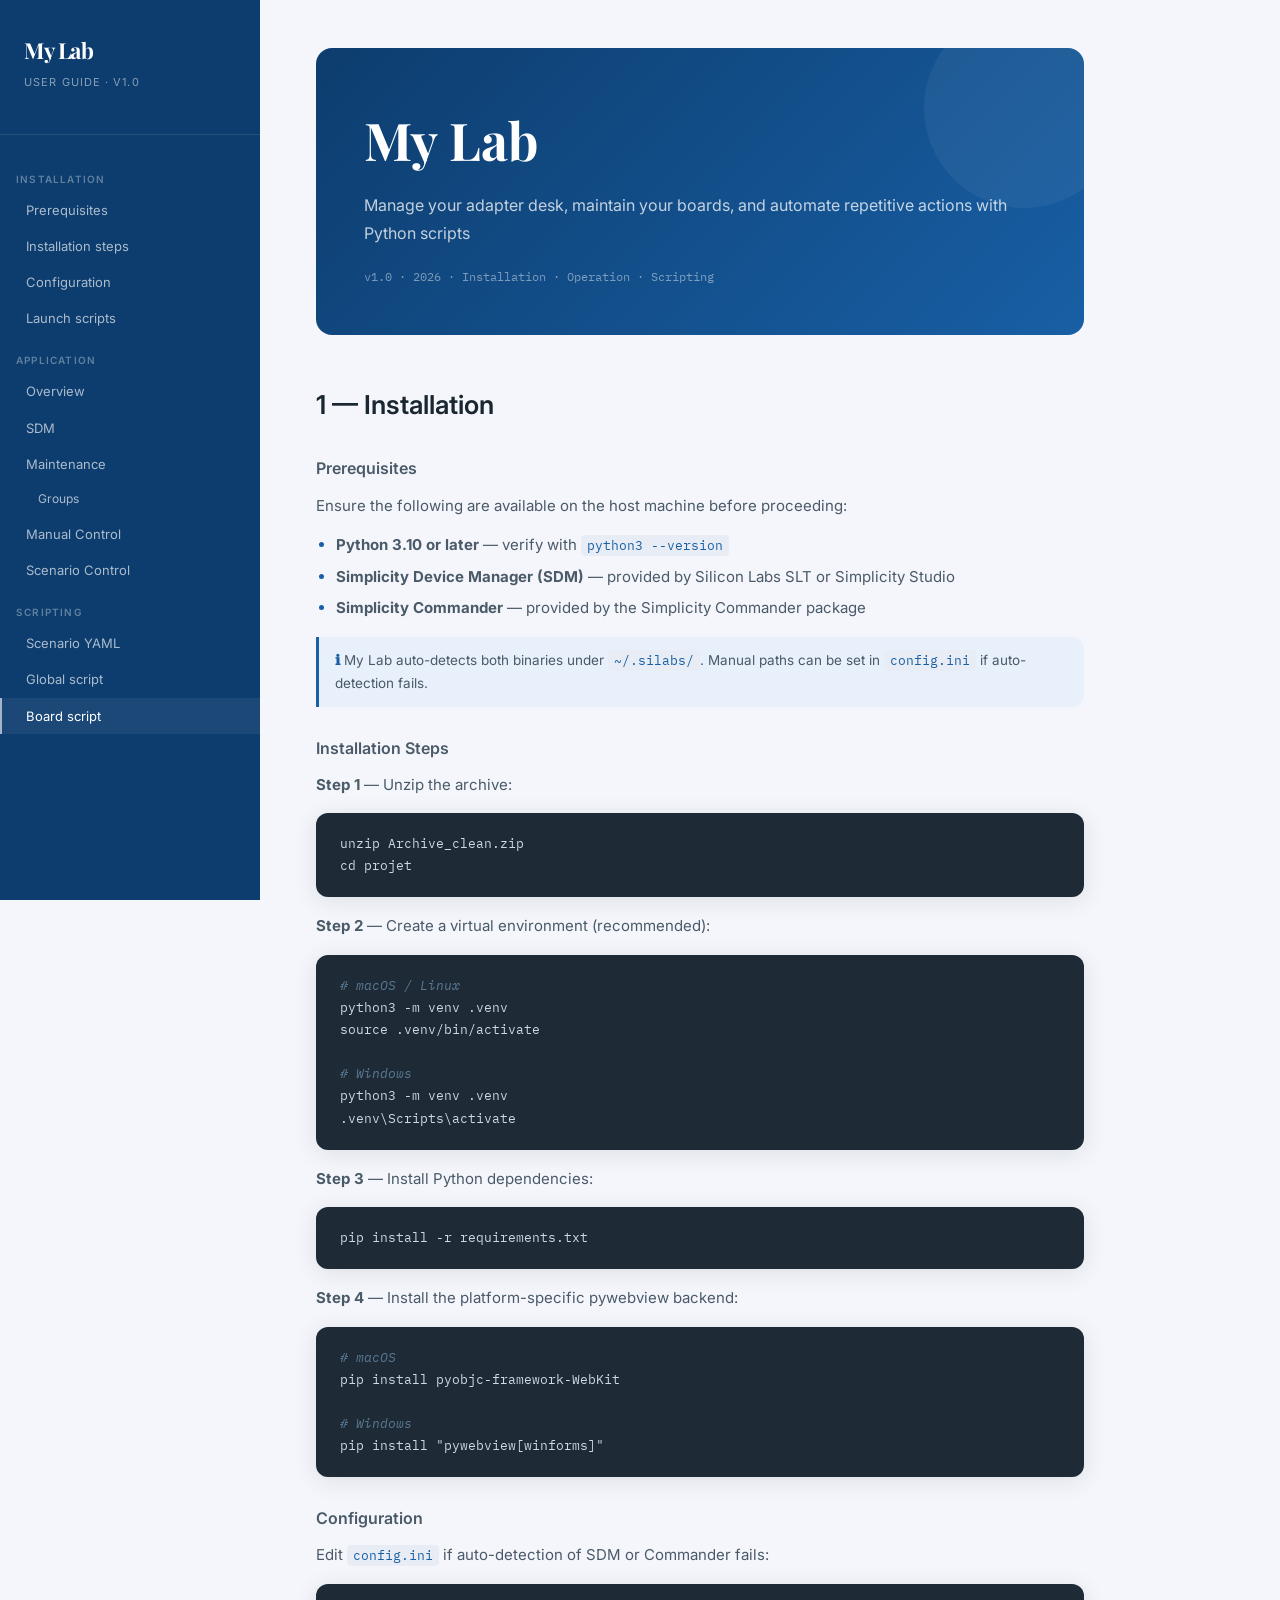
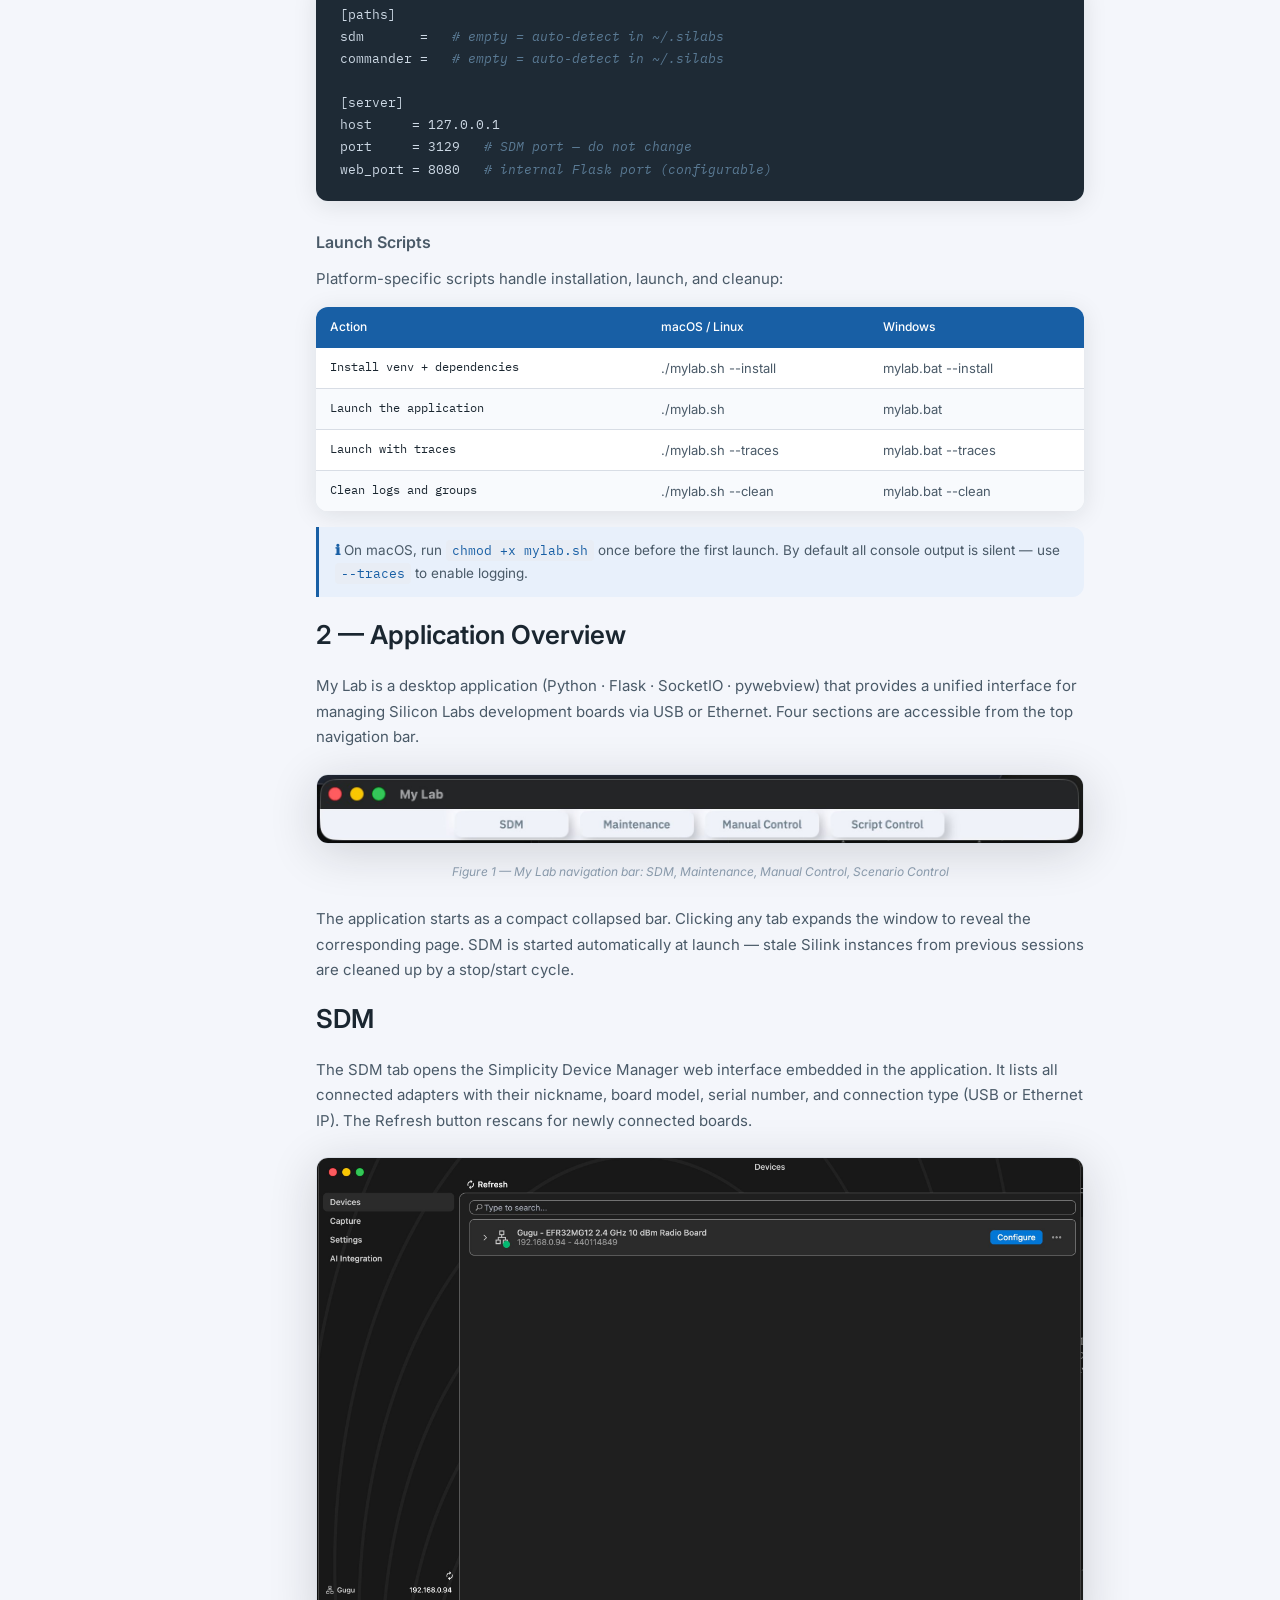
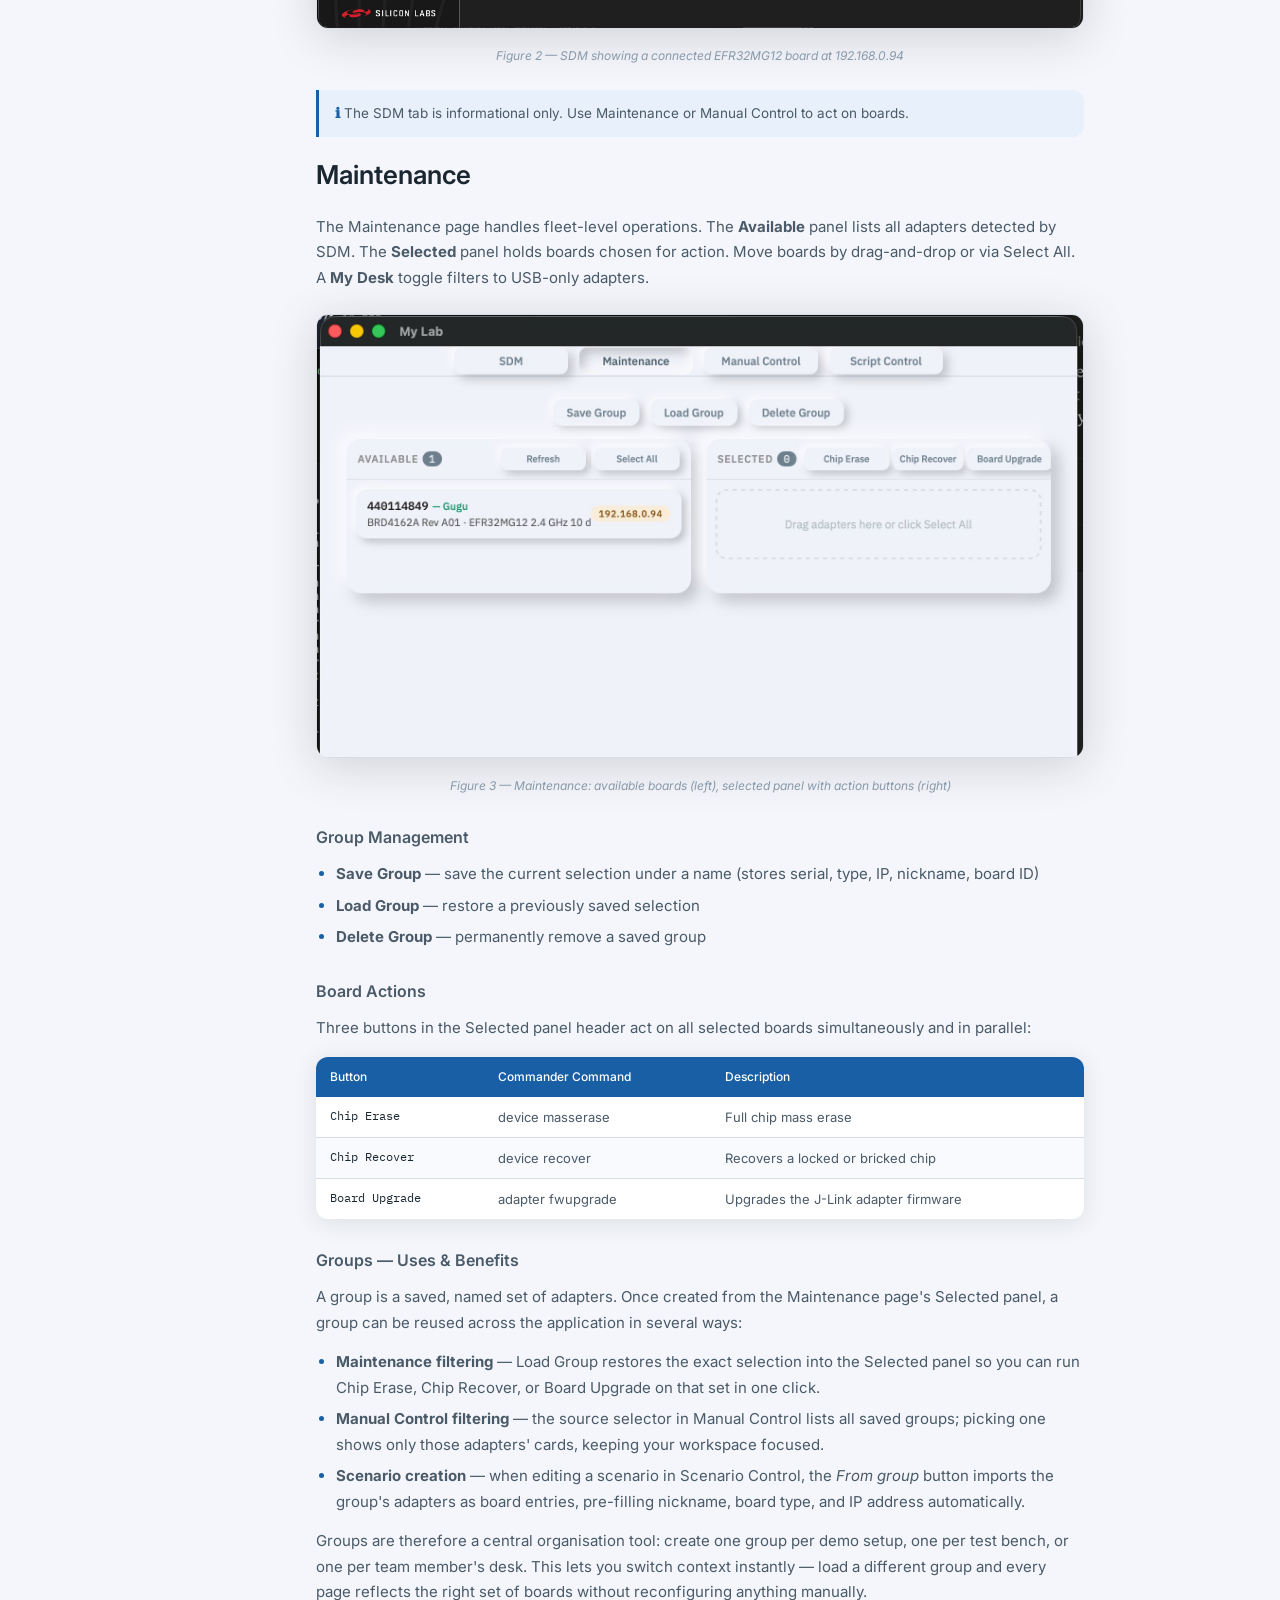
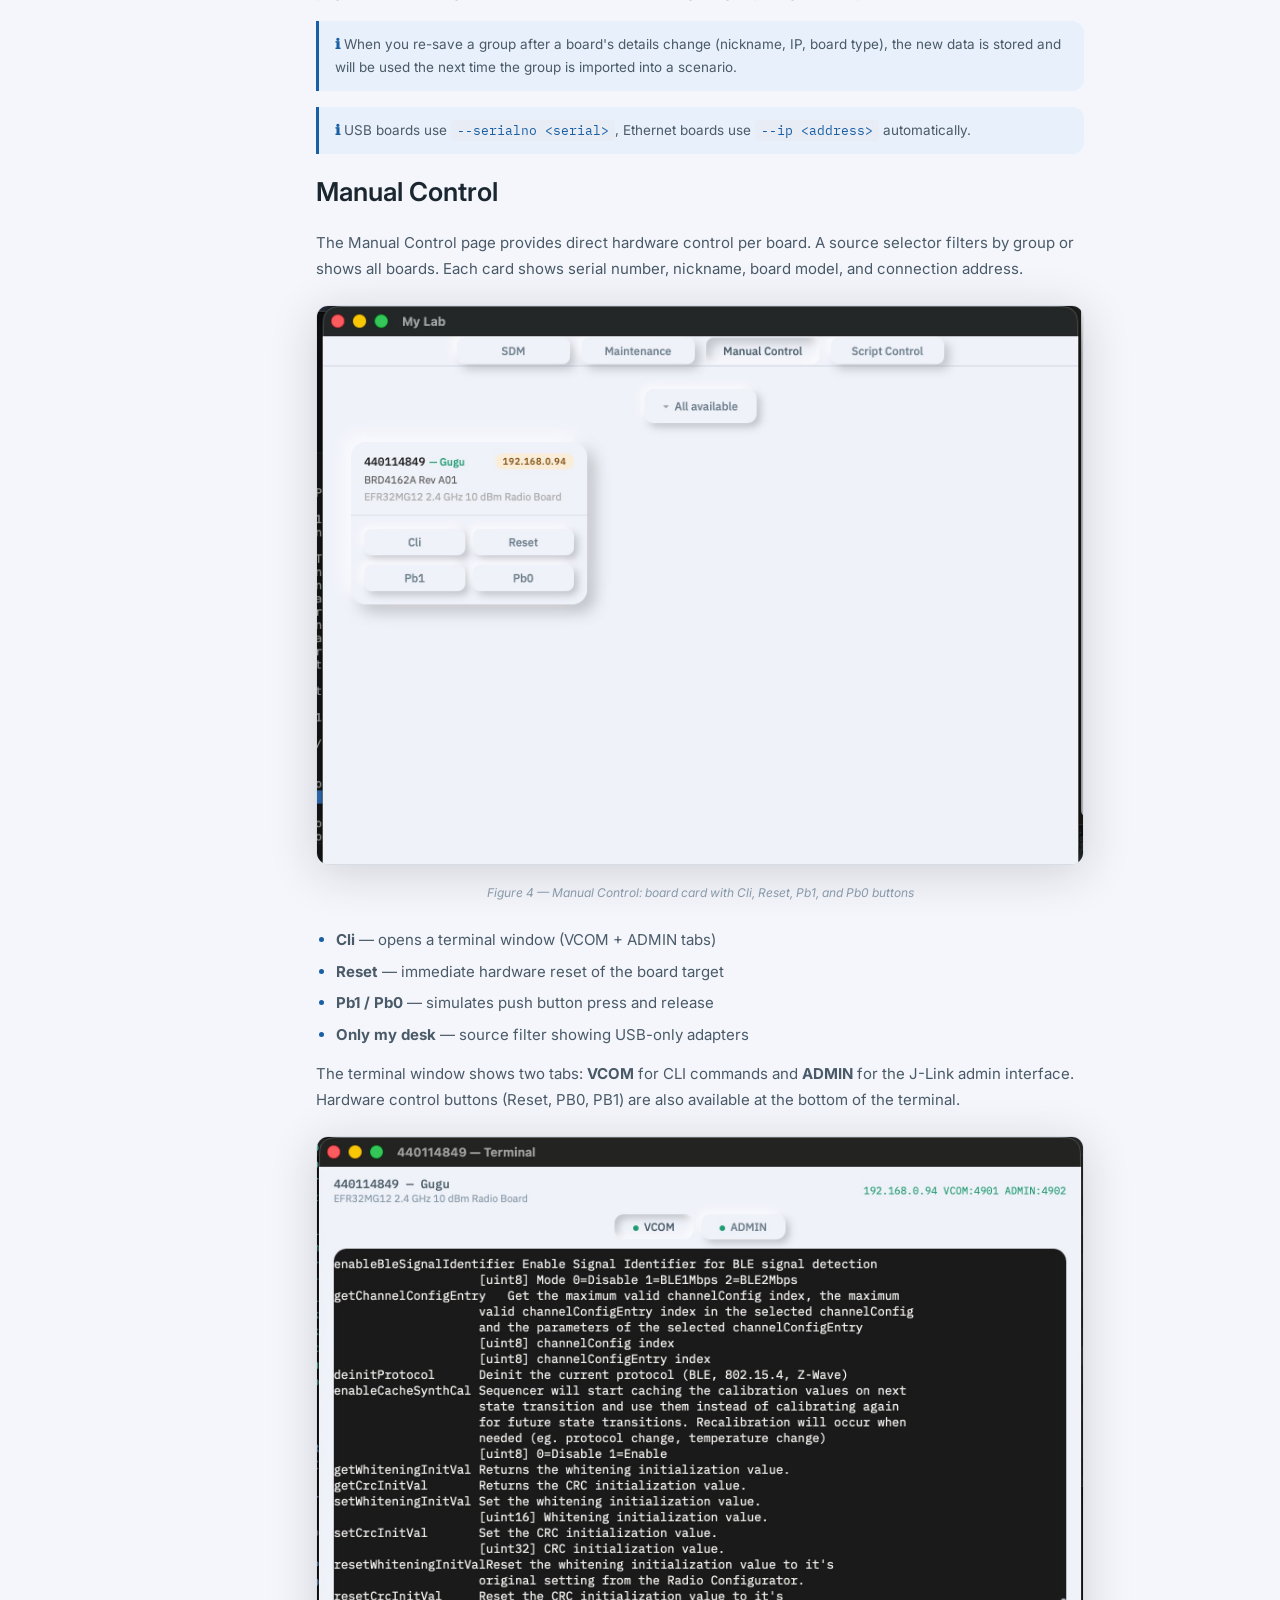
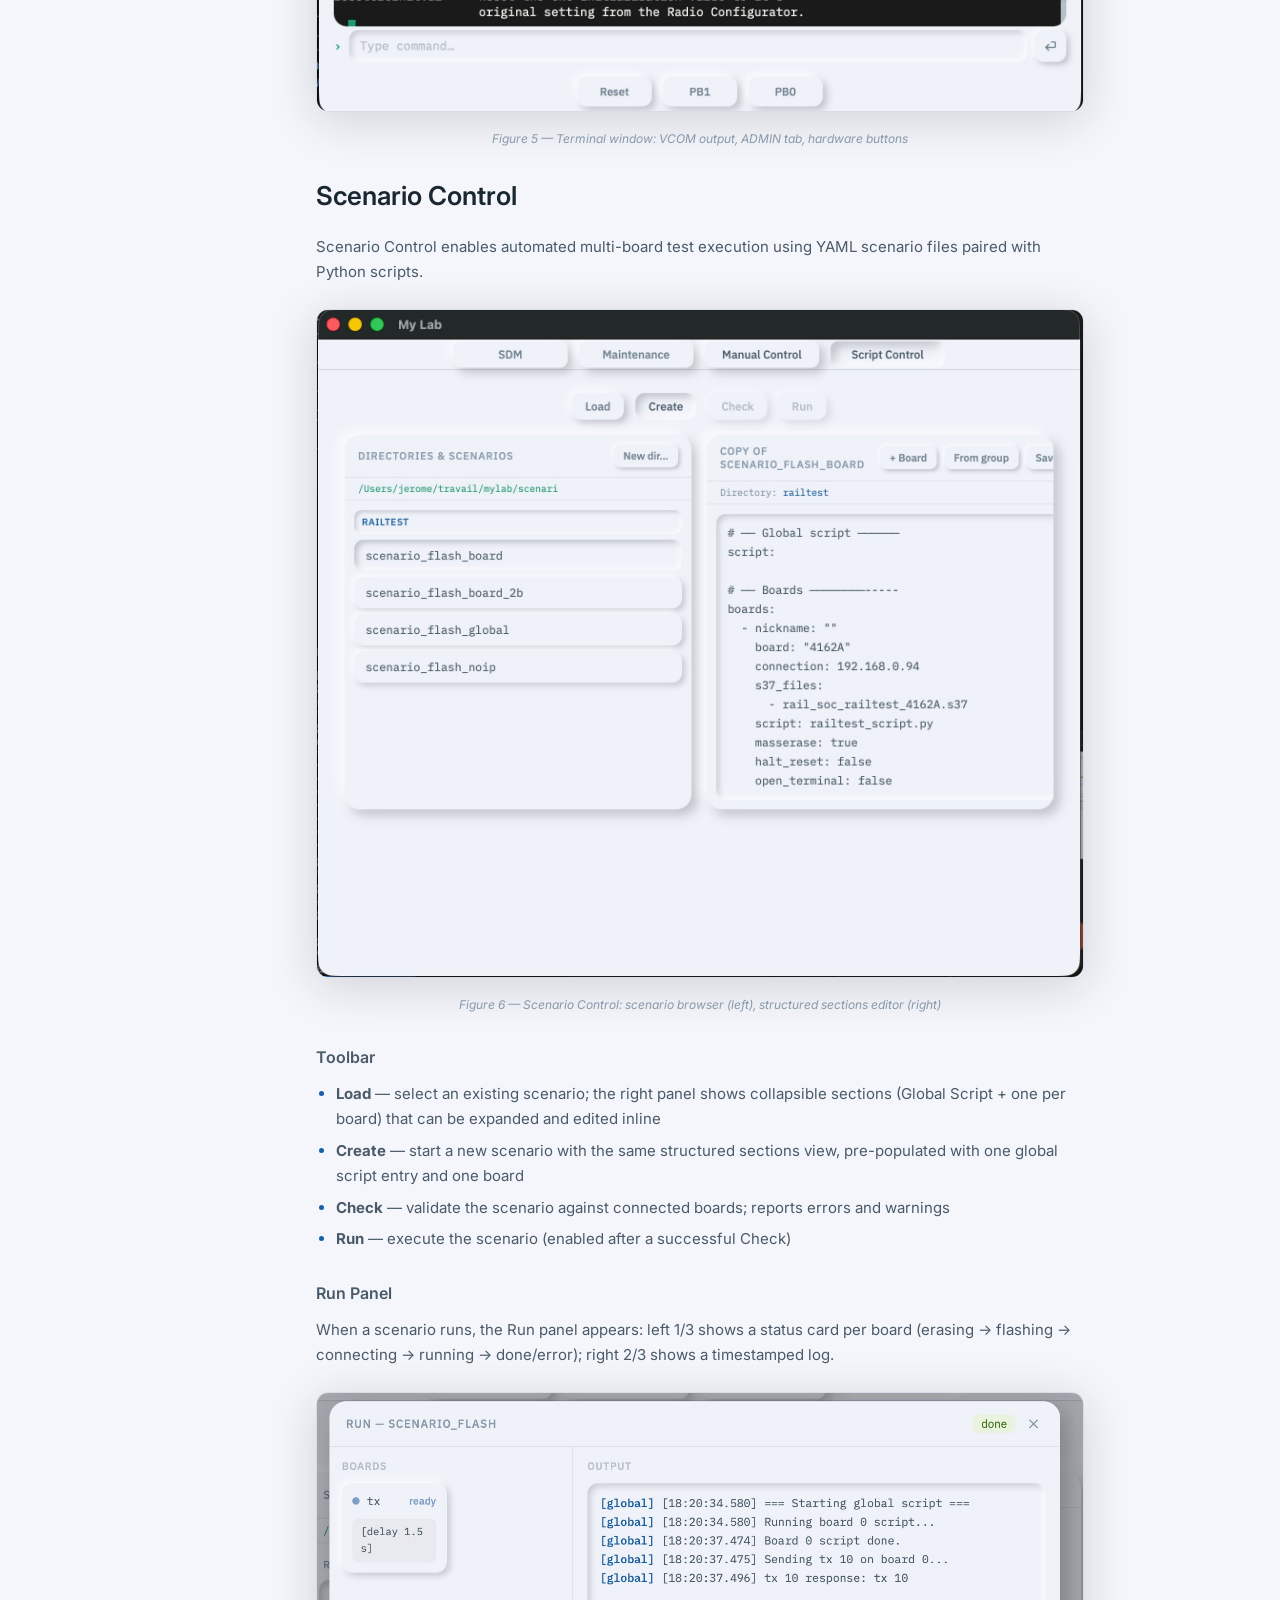
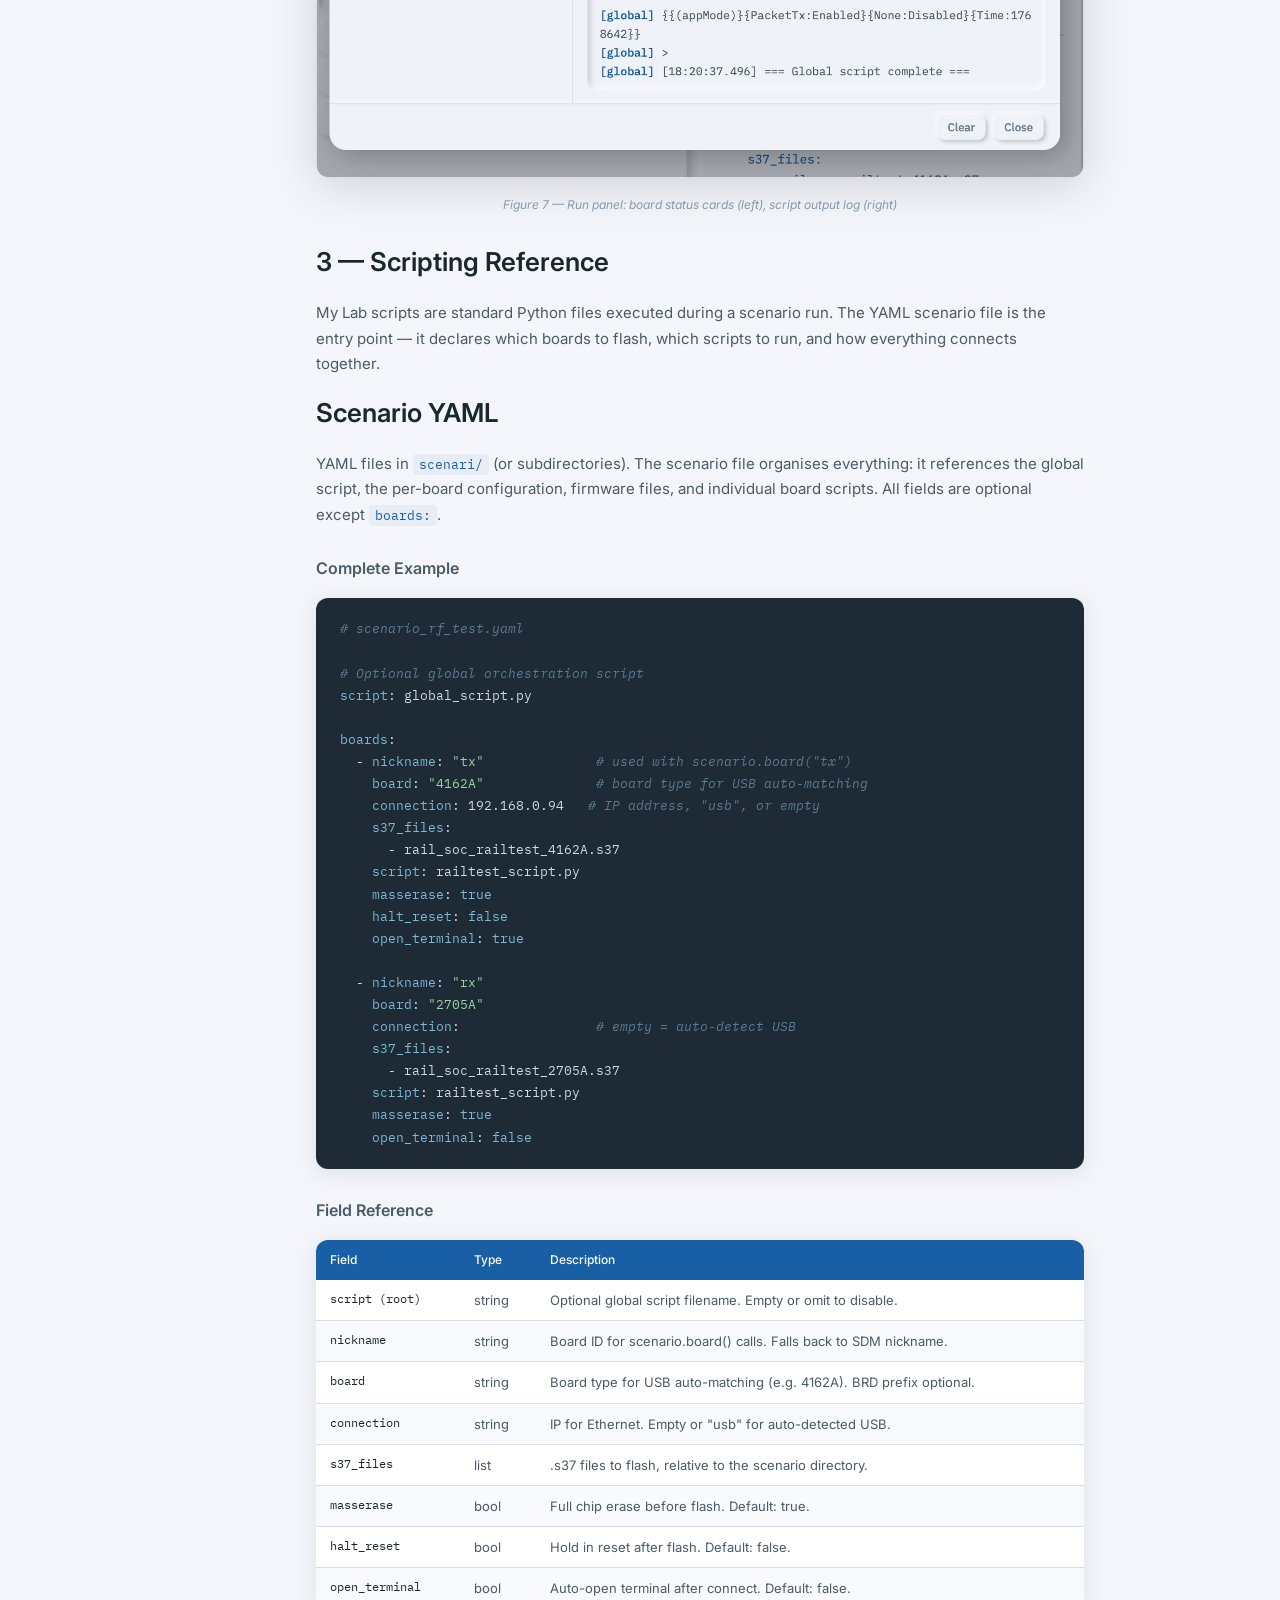
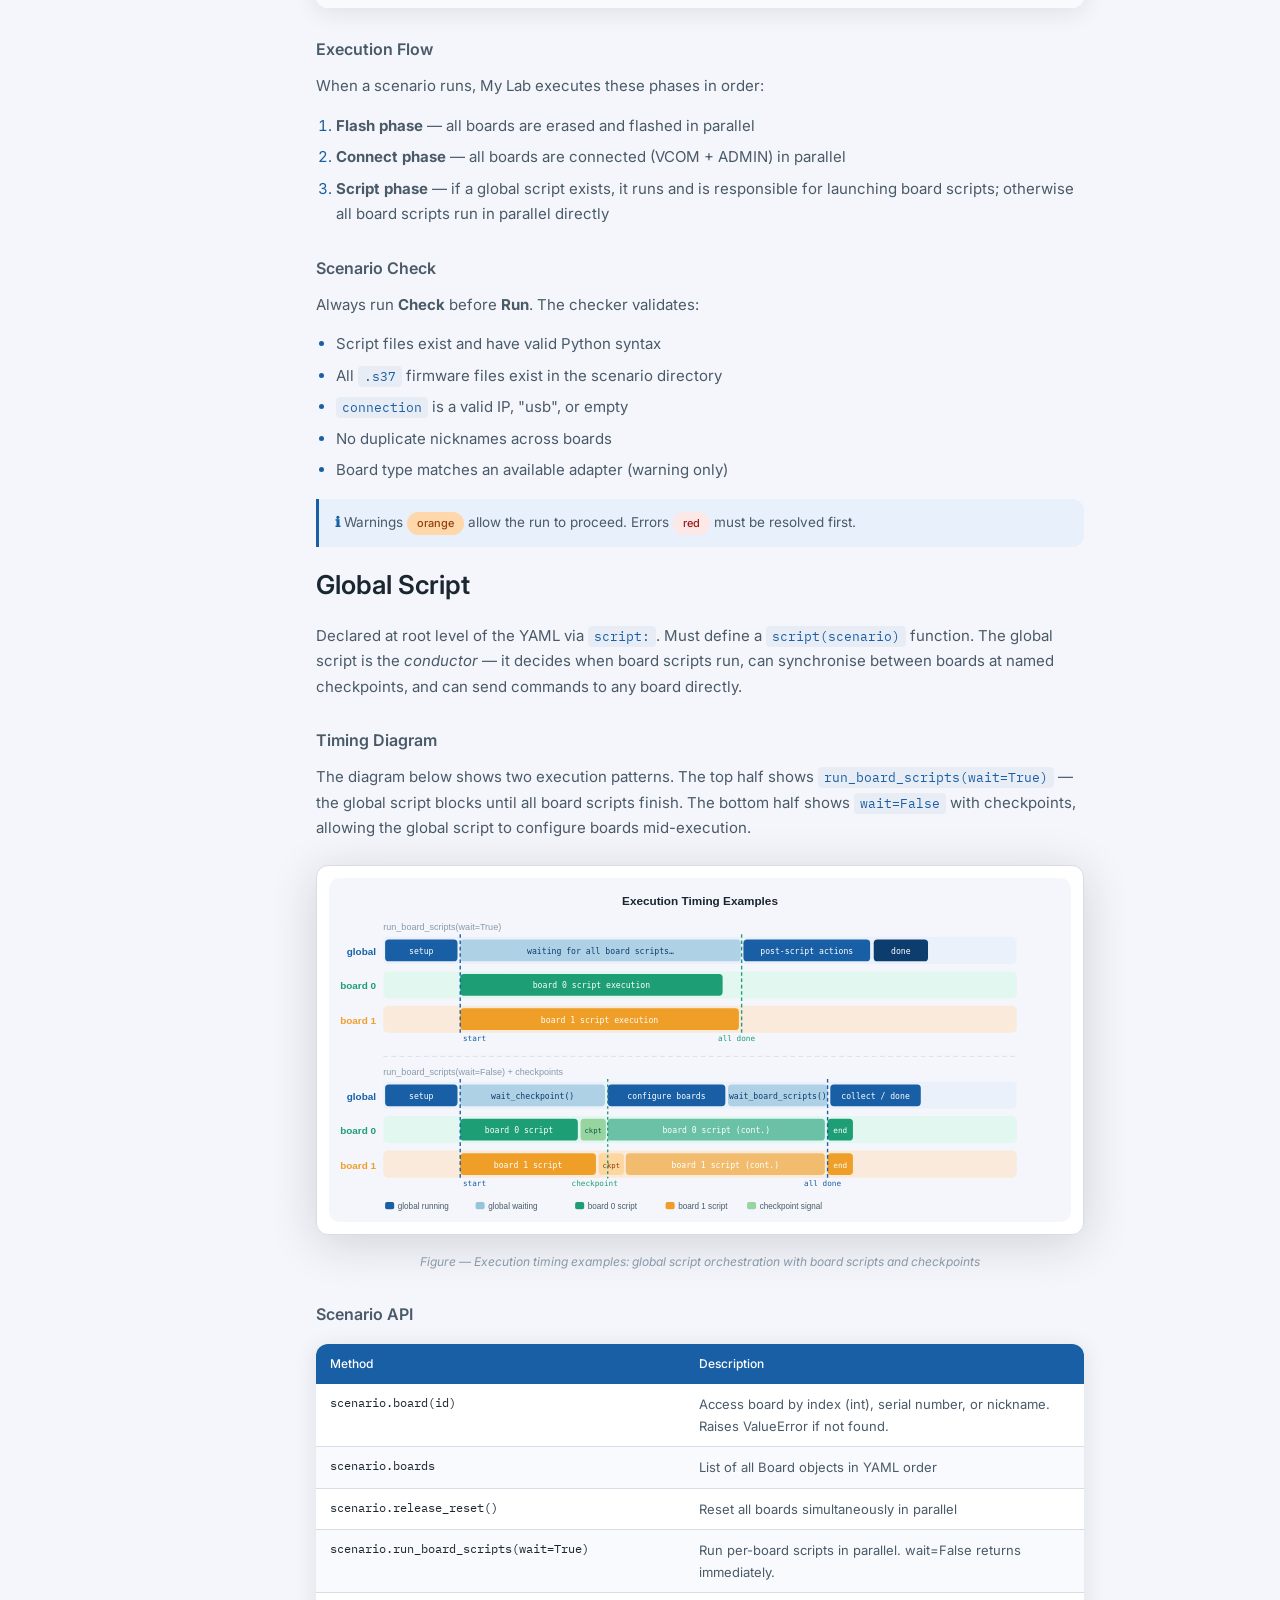
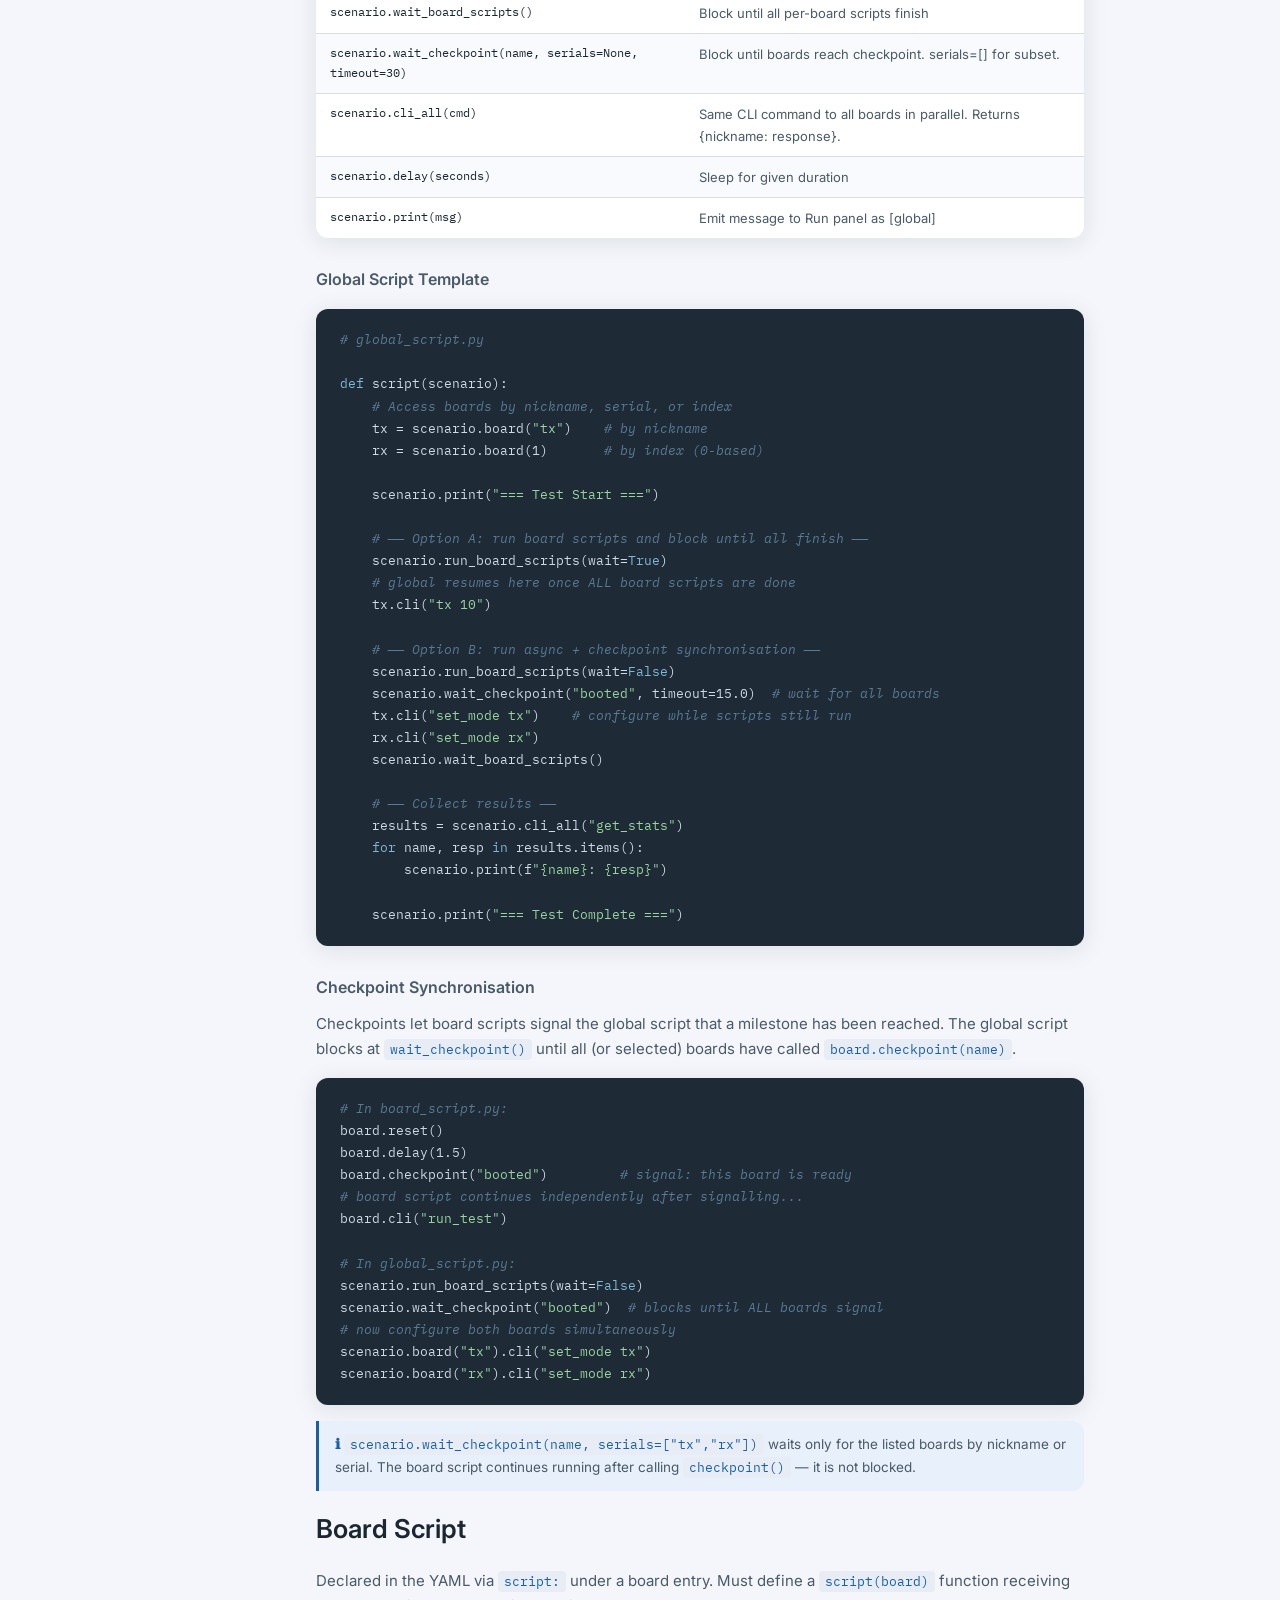
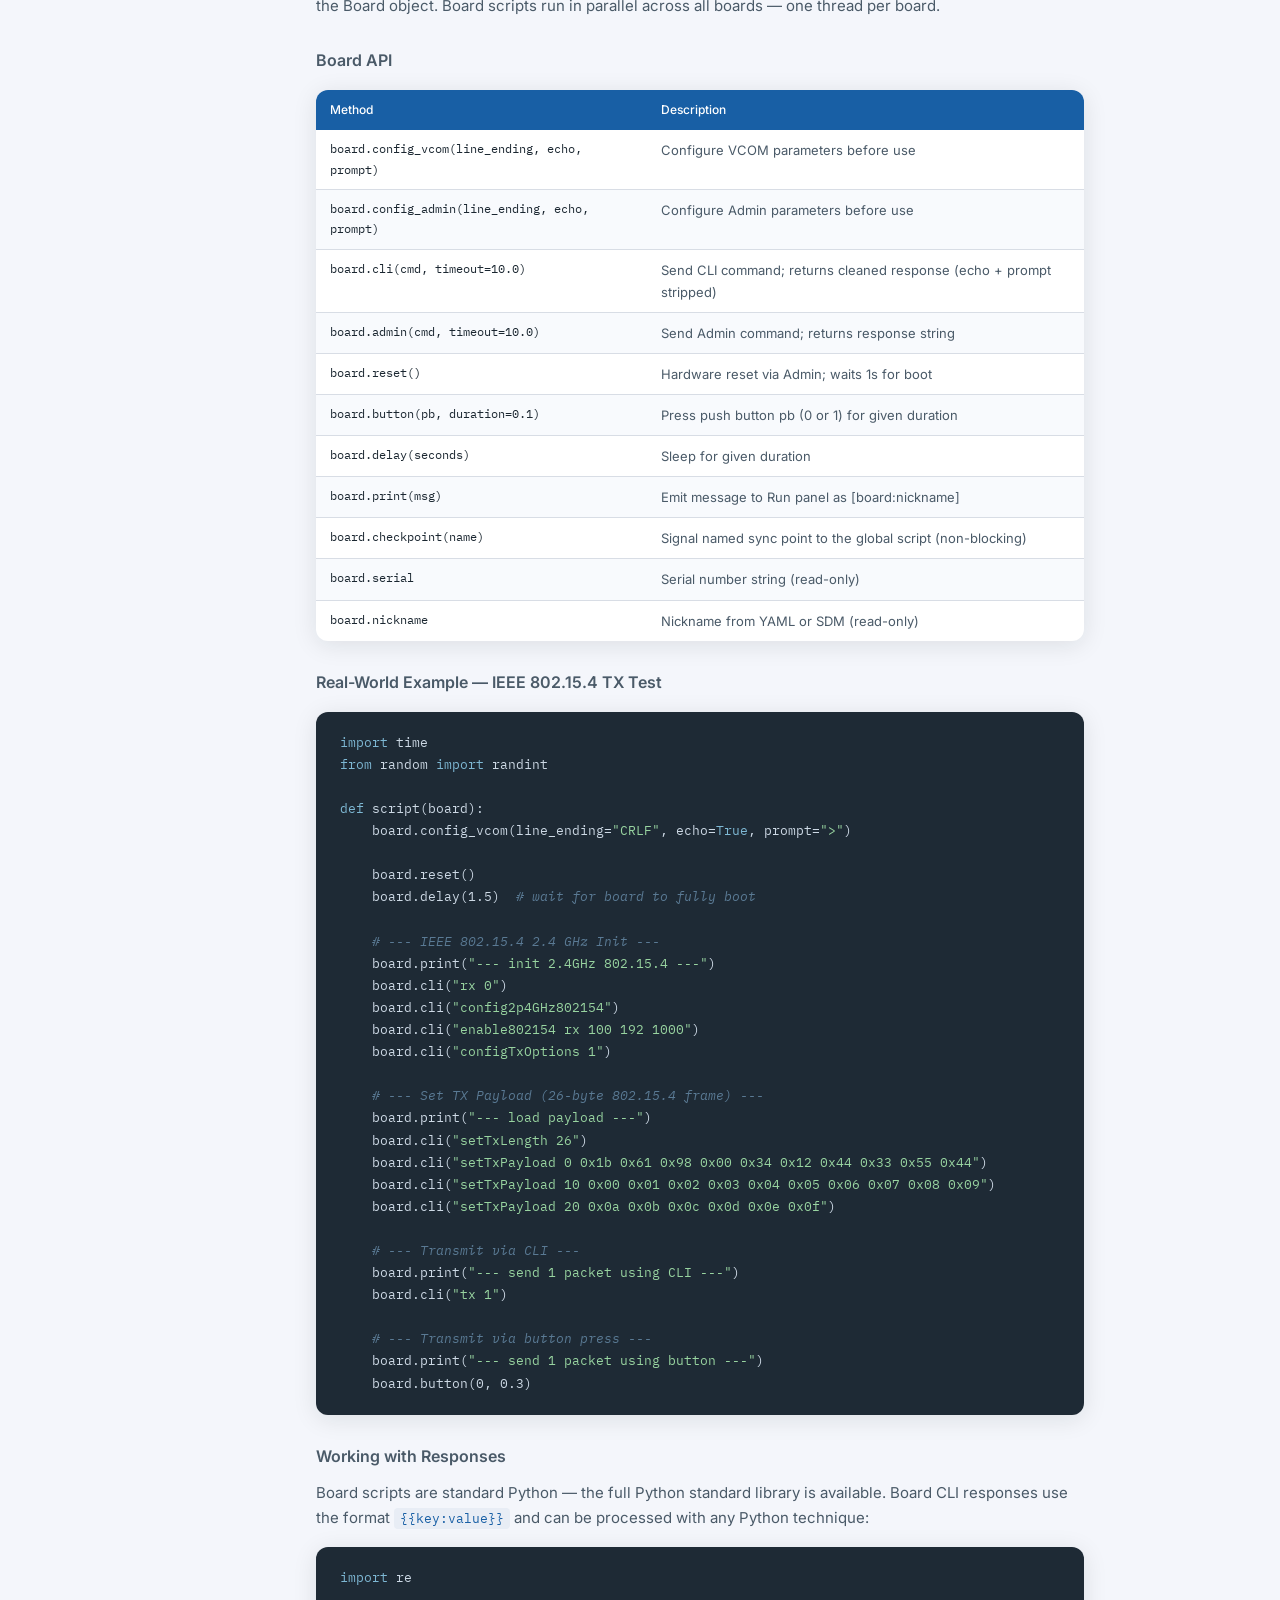
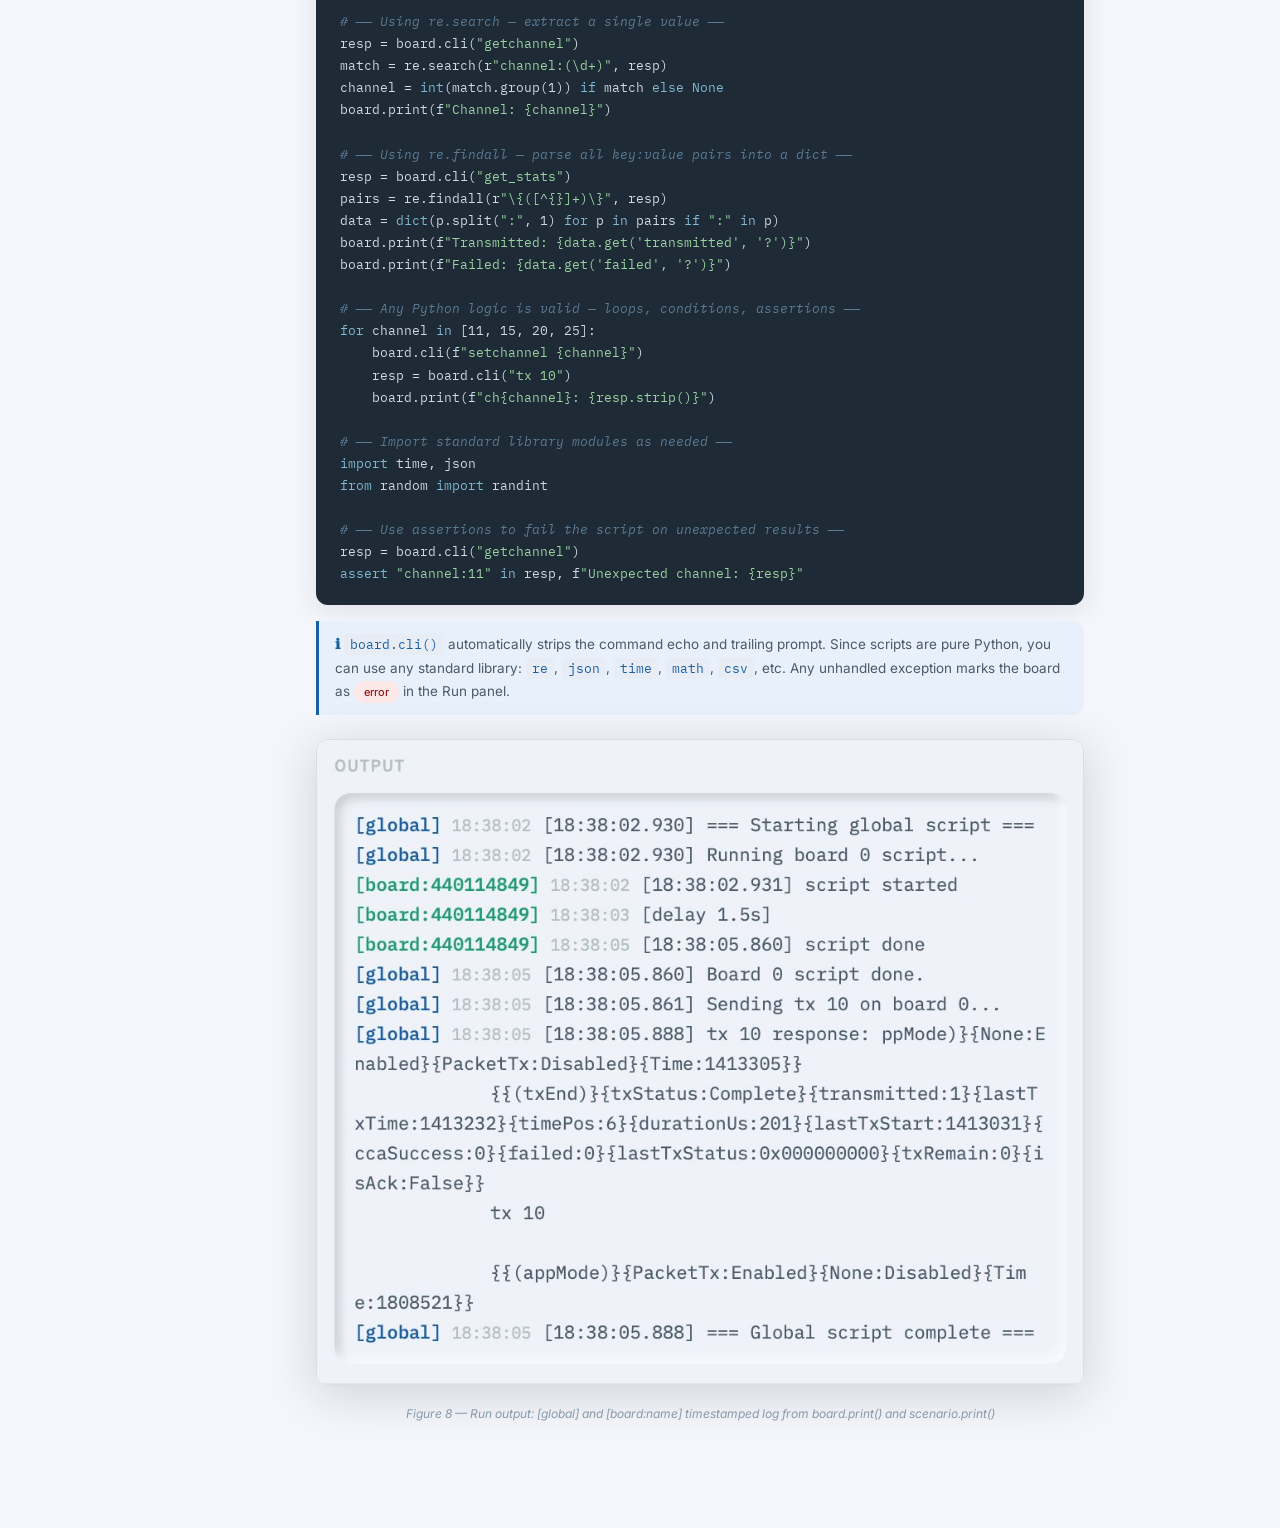
==== commit 5304307a: "scenario and doc update" ====
--- a/doc/index.html
+++ b/doc/index.html
@@ -316,8 +316,9 @@
     <a href="#overview">Overview</a>
     <a href="#sdm">SDM</a>
     <a href="#maintenance">Maintenance</a>
+    <a href="#groups" class="sub">Groups</a>
     <a href="#manual-control">Manual Control</a>
-    <a href="#script-control">Script Control</a>
+    <a href="#scenario-control">Scenario Control</a>
 
     <div class="nav-section">Scripting</div>
     <a href="#scenario-yaml">Scenario YAML</a>
@@ -405,7 +406,7 @@
 
 <div class="figure">
   <img src="img/img_topbar.png" alt="My Lab navigation bar">
-  <figcaption>Figure 1 — My Lab navigation bar: SDM, Maintenance, Manual Control, Script Control</figcaption>
+  <figcaption>Figure 1 — My Lab navigation bar: SDM, Maintenance, Manual Control, Scenario Control</figcaption>
 </div>
 
 <p>The application starts as a compact collapsed bar. Clicking any tab expands the window to reveal the corresponding page. SDM is started automatically at launch — stale Silink instances from previous sessions are cleaned up by a stop/start cycle.</p>
@@ -448,6 +449,23 @@
     <tr><td>Board Upgrade</td><td>adapter fwupgrade</td><td>Upgrades the J-Link adapter firmware</td></tr>
   </tbody>
 </table>
+
+<h3 id="groups">Groups — Uses &amp; Benefits</h3>
+<p>
+    A group is a saved, named set of adapters. Once created from the Maintenance page's Selected panel,
+    a group can be reused across the application in several ways:
+</p>
+<ul>
+    <li><strong>Maintenance filtering</strong> — Load Group restores the exact selection into the Selected panel so you can run Chip Erase, Chip Recover, or Board Upgrade on that set in one click.</li>
+    <li><strong>Manual Control filtering</strong> — the source selector in Manual Control lists all saved groups; picking one shows only those adapters' cards, keeping your workspace focused.</li>
+    <li><strong>Scenario creation</strong> — when editing a scenario in Scenario Control, the <em>From group</em> button imports the group's adapters as board entries, pre-filling nickname, board type, and IP address automatically.</li>
+</ul>
+<p>
+    Groups are therefore a central organisation tool: create one group per demo setup, one per test bench,
+    or one per team member's desk. This lets you switch context instantly — load a different group and
+    every page reflects the right set of boards without reconfiguring anything manually.
+</p>
+<div class="note"><strong>ℹ</strong> When you re-save a group after a board's details change (nickname, IP, board type), the new data is stored and will be used the next time the group is imported into a scenario.</div>
 <div class="note"><strong>ℹ</strong> USB boards use <code>--serialno &lt;serial&gt;</code>, Ethernet boards use <code>--ip &lt;address&gt;</code> automatically.</div>
 </section>
 
@@ -475,13 +493,13 @@
 </div>
 </section>
 
-<section id="script-control">
-<h2>Script Control</h2>
-<p>Script Control enables automated multi-board test execution using YAML scenario files paired with Python scripts.</p>
-
-<div class="figure">
-  <img src="img/img_script.png" alt="Script Control page">
-  <figcaption>Figure 6 — Script Control: scenario browser (left), structured sections editor (right)</figcaption>
+<section id="scenario-control">
+<h2>Scenario Control</h2>
+<p>Scenario Control enables automated multi-board test execution using YAML scenario files paired with Python scripts.</p>
+
+<div class="figure">
+  <img src="img/img_script.png" alt="Scenario Control page">
+  <figcaption>Figure 6 — Scenario Control: scenario browser (left), structured sections editor (right)</figcaption>
 </div>
 
 <h3>Toolbar</h3>
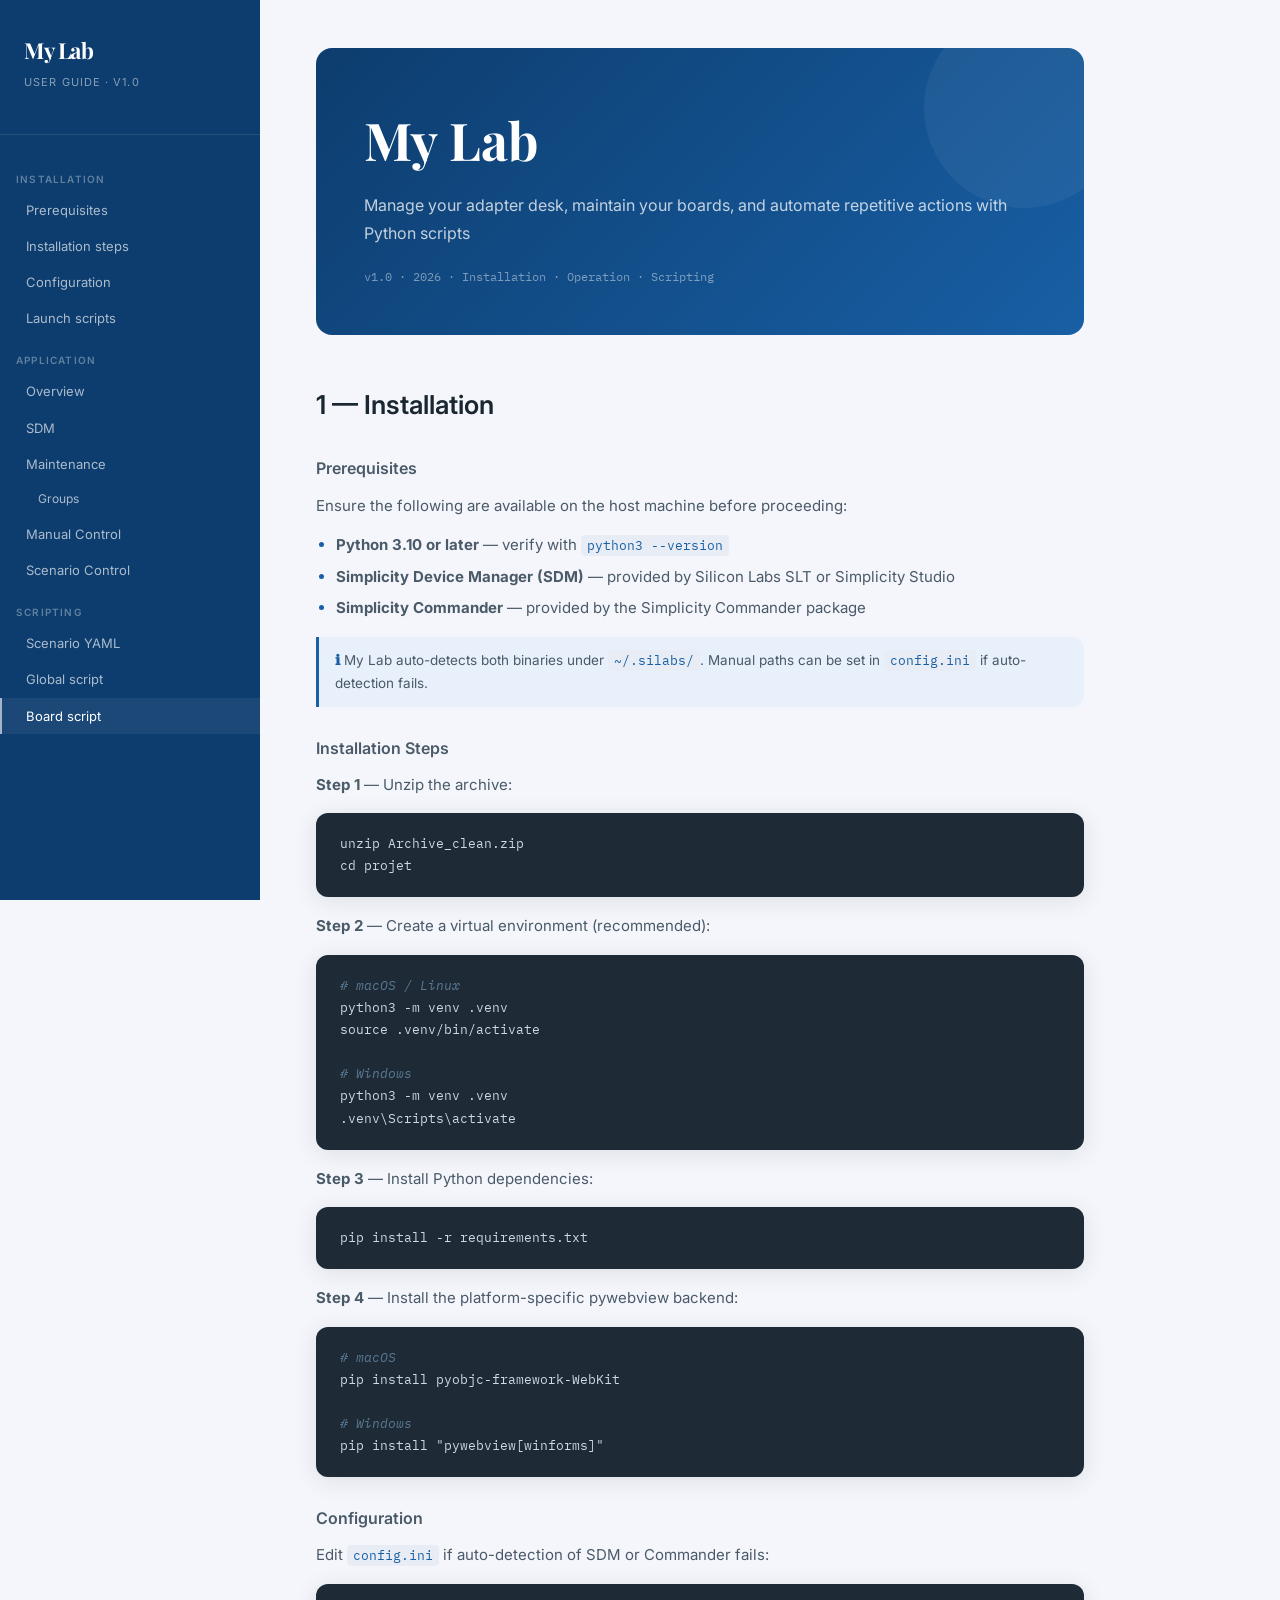
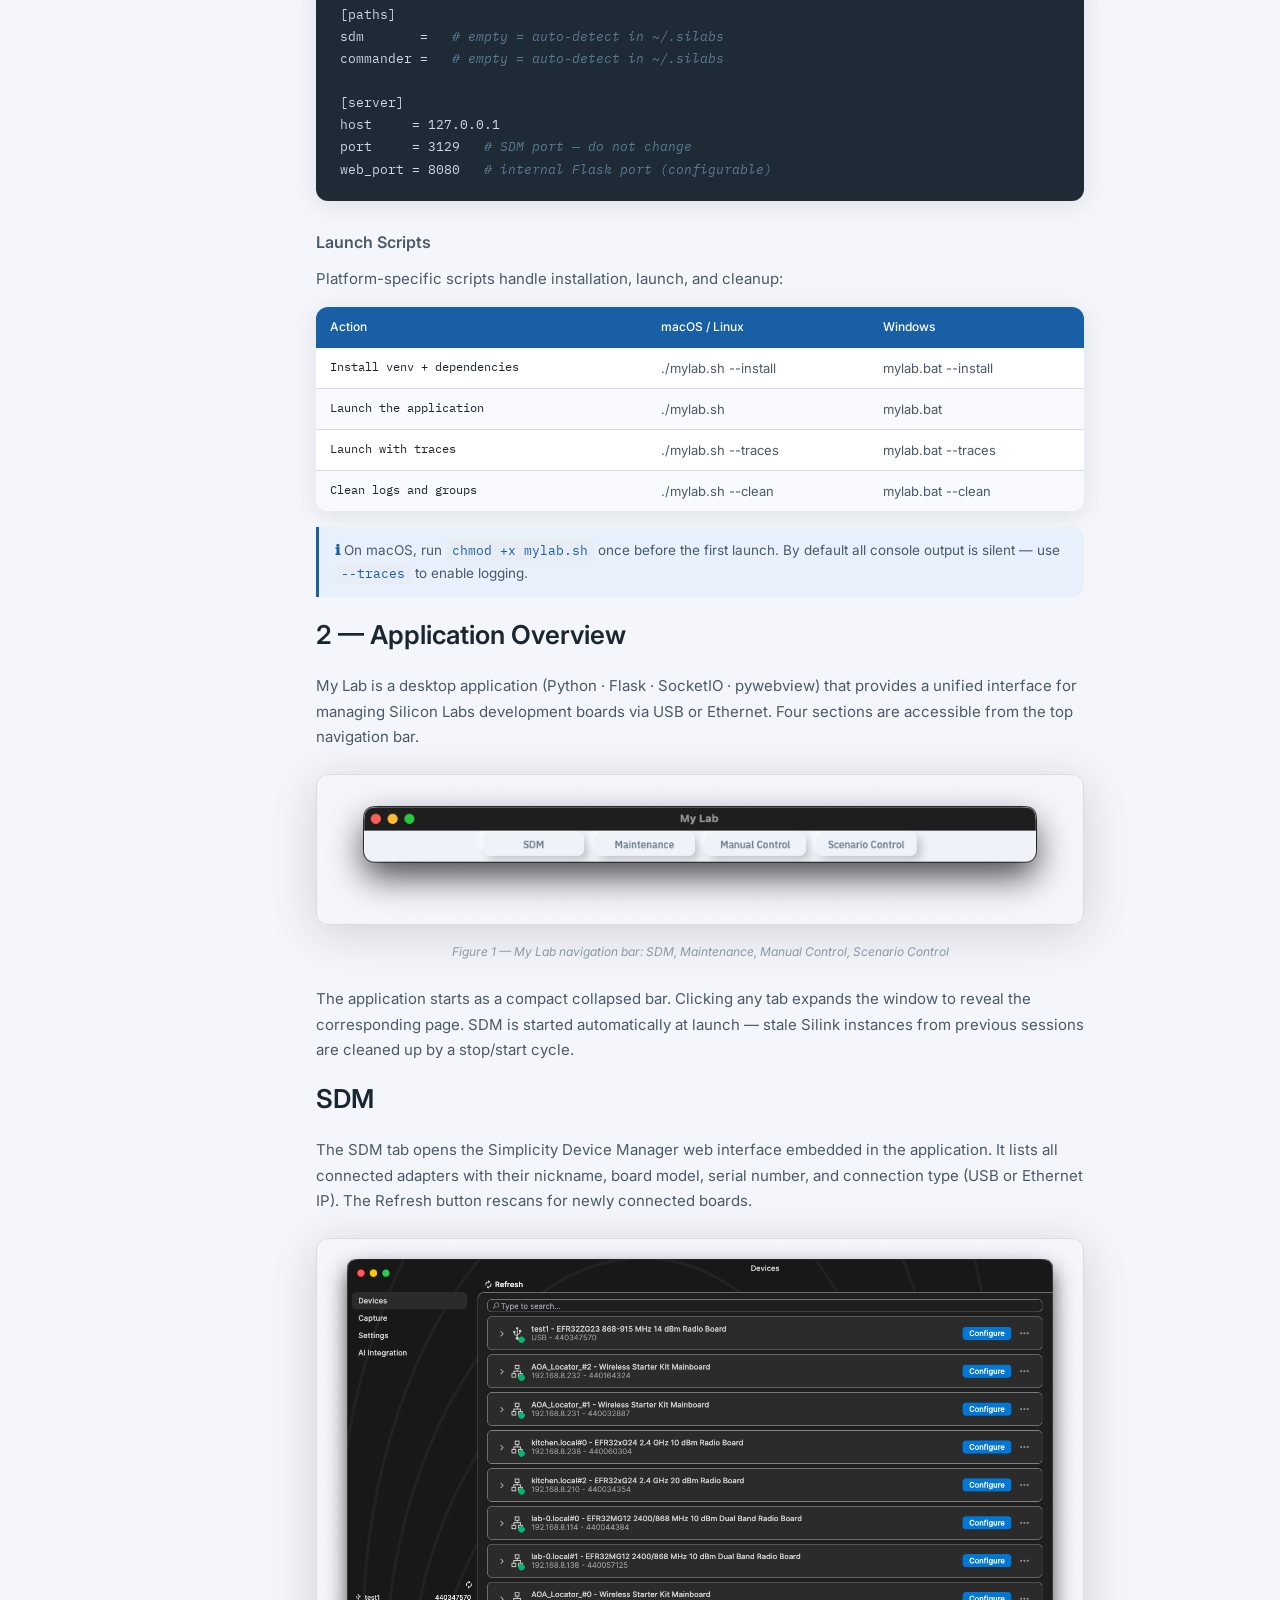
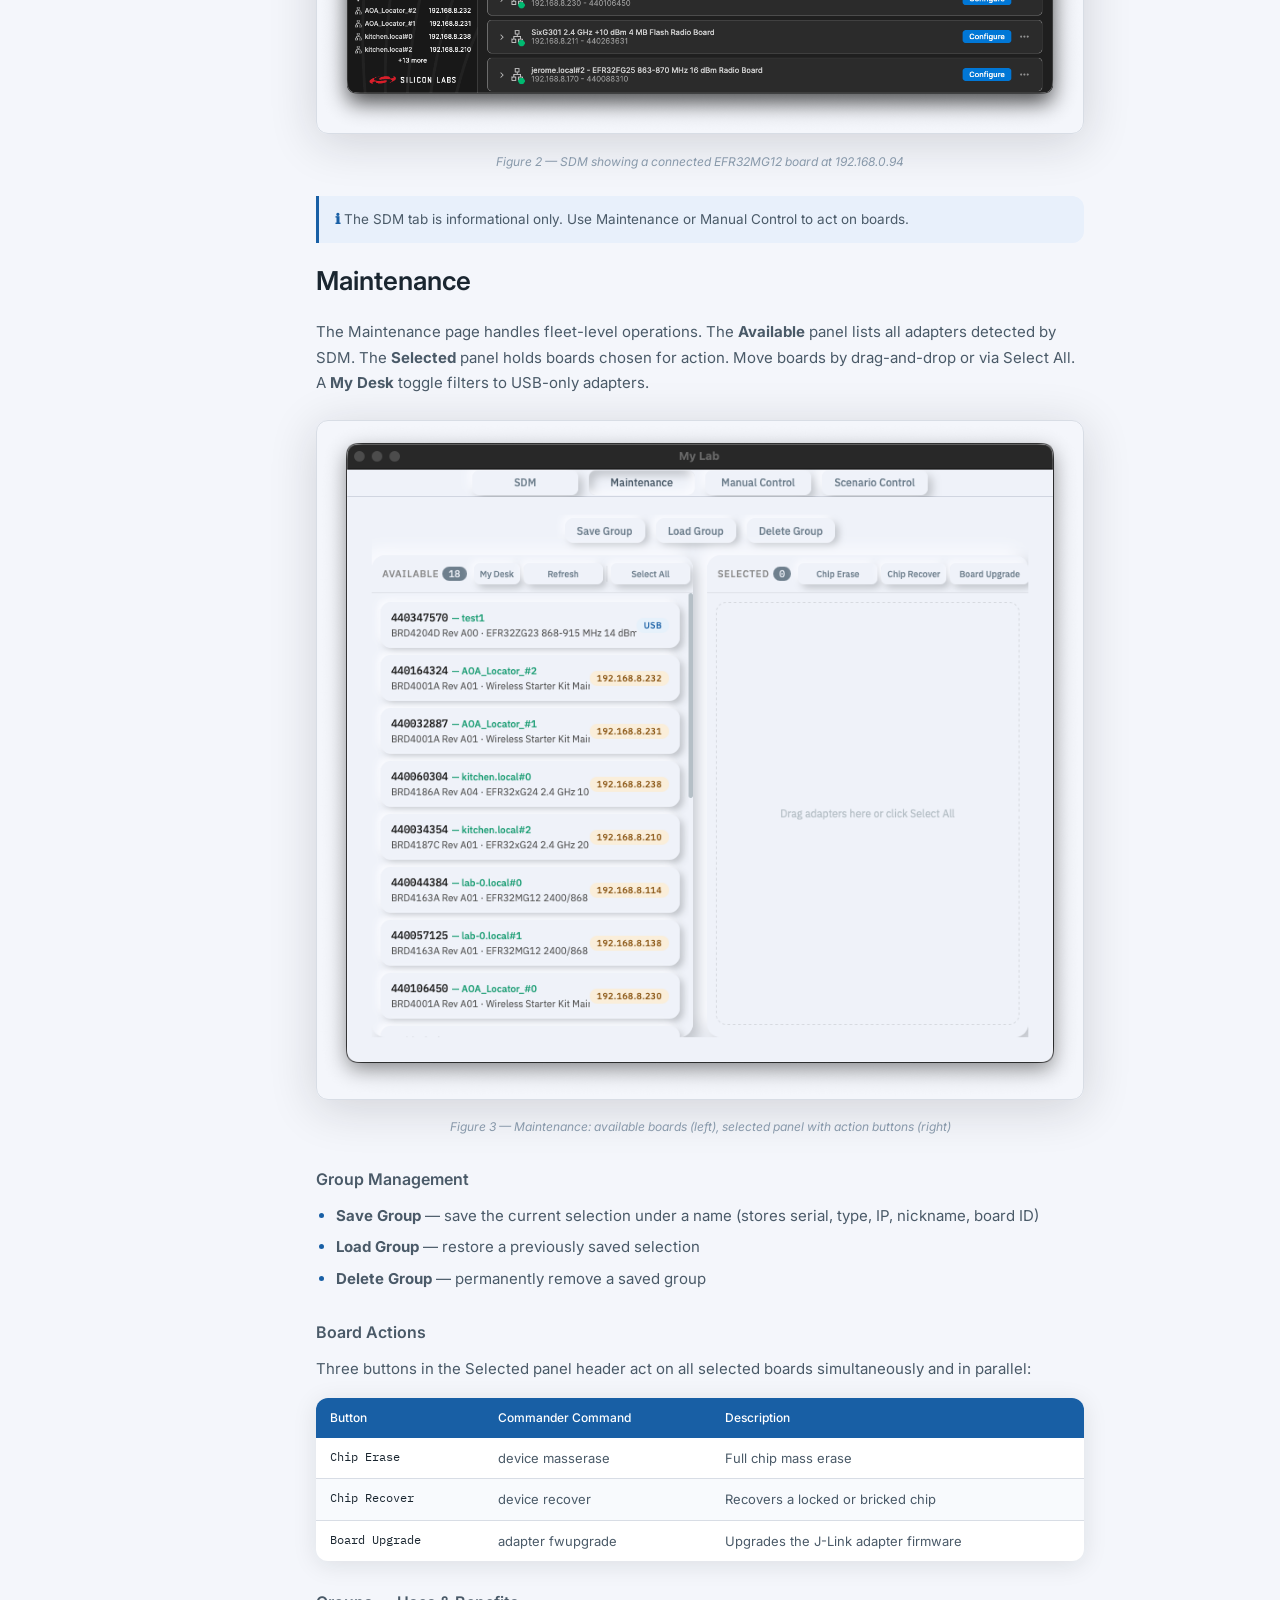
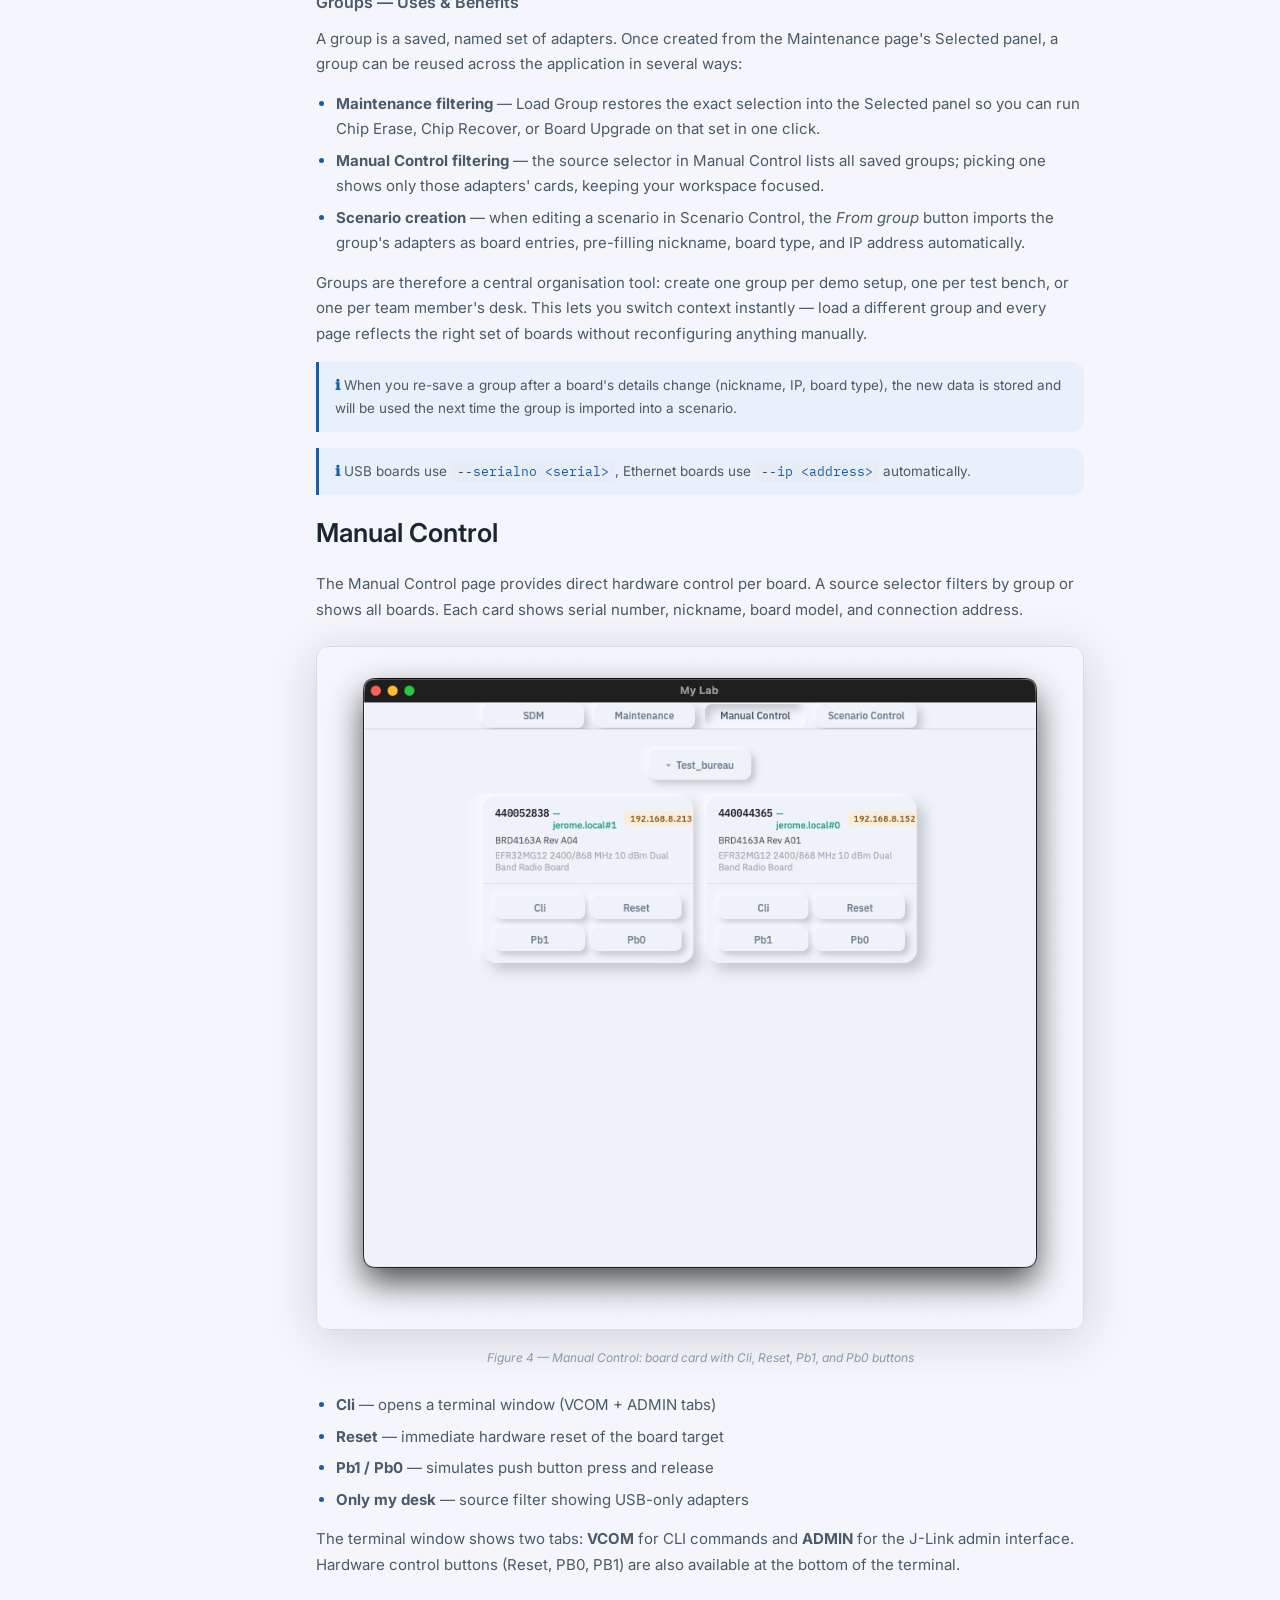
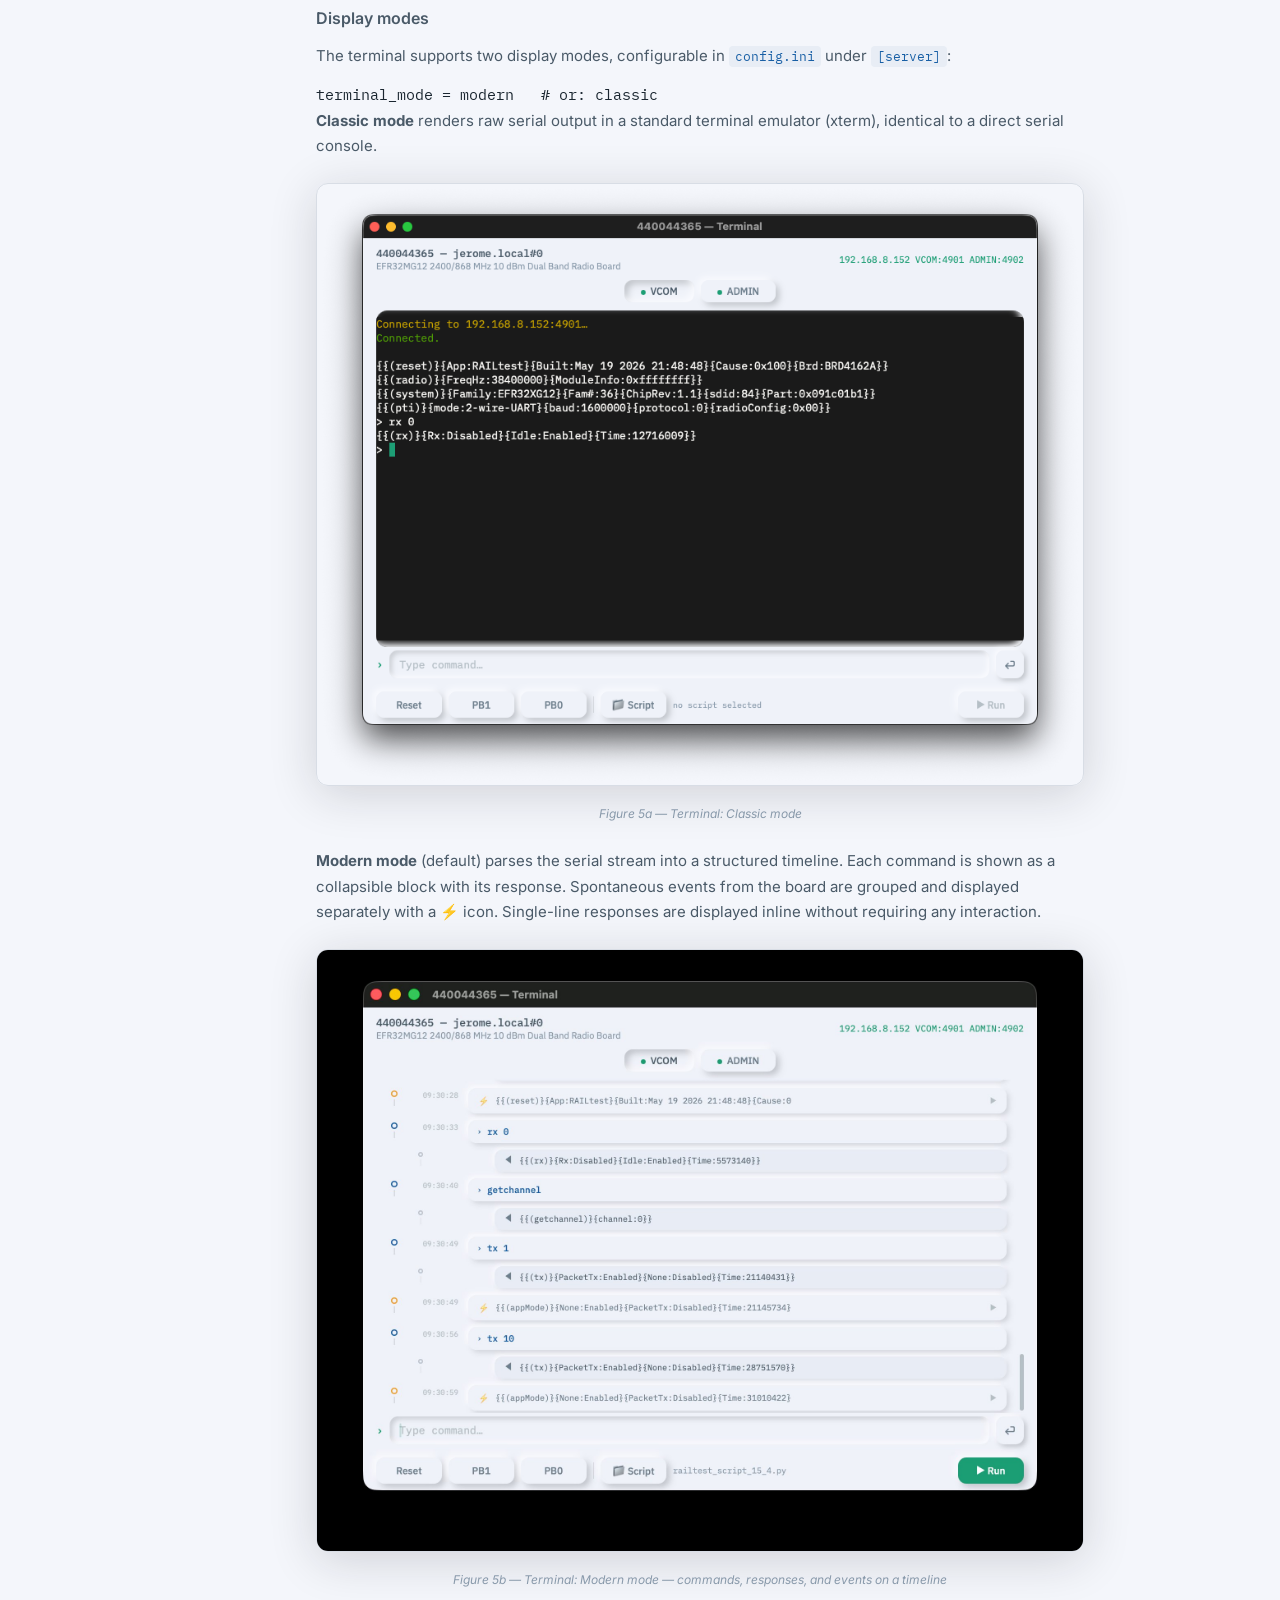
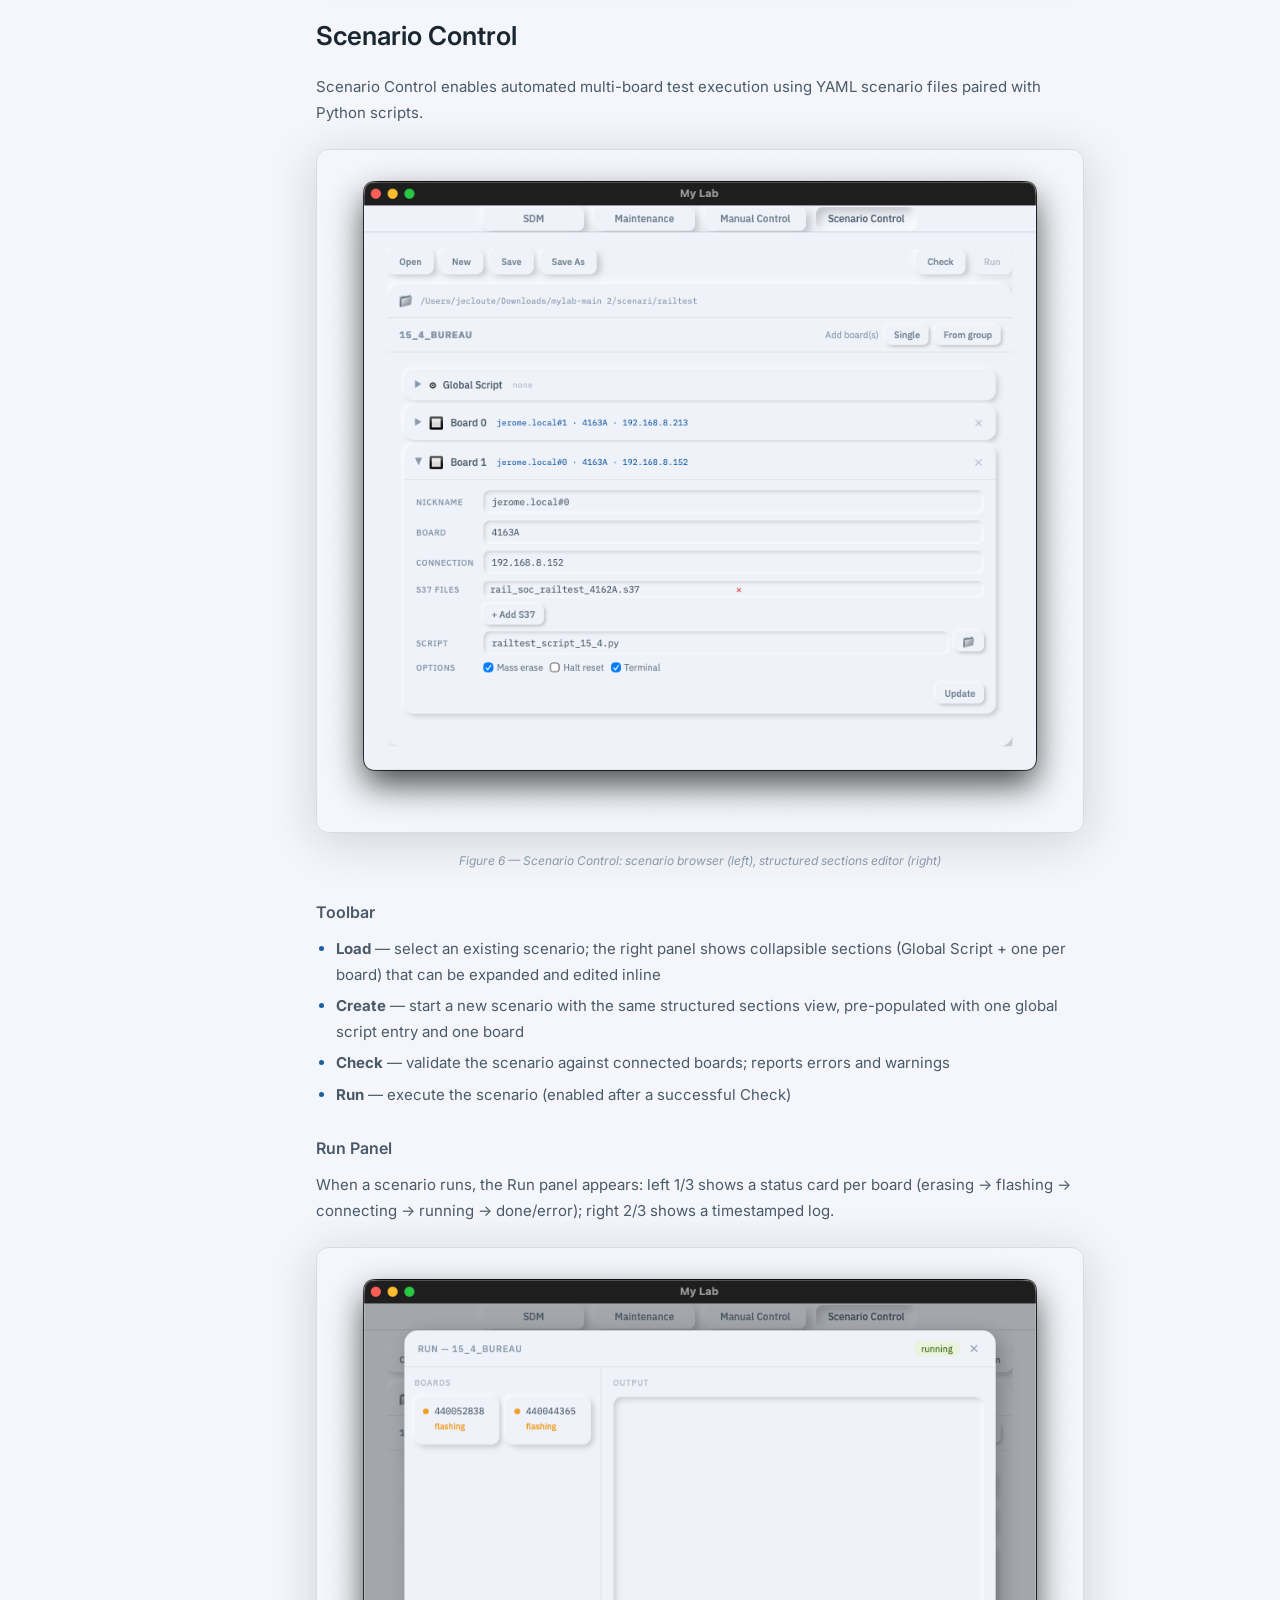
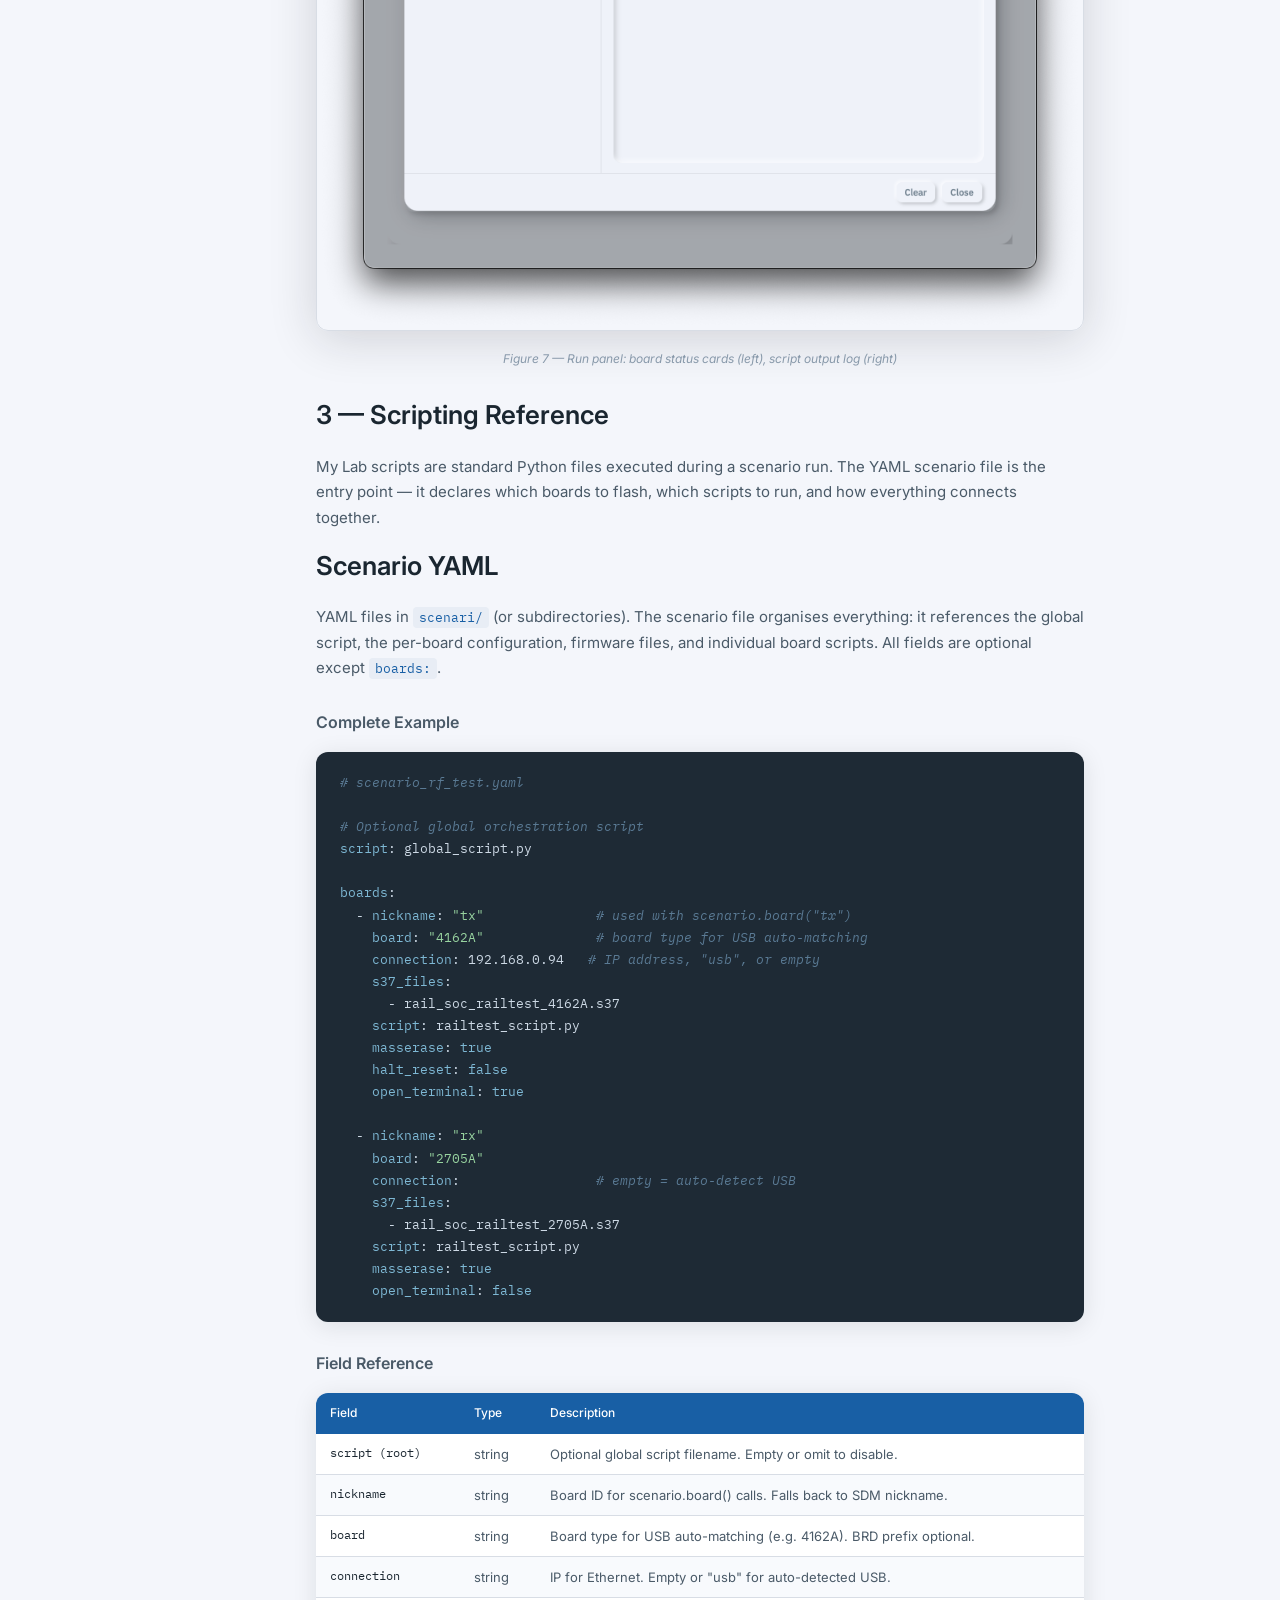
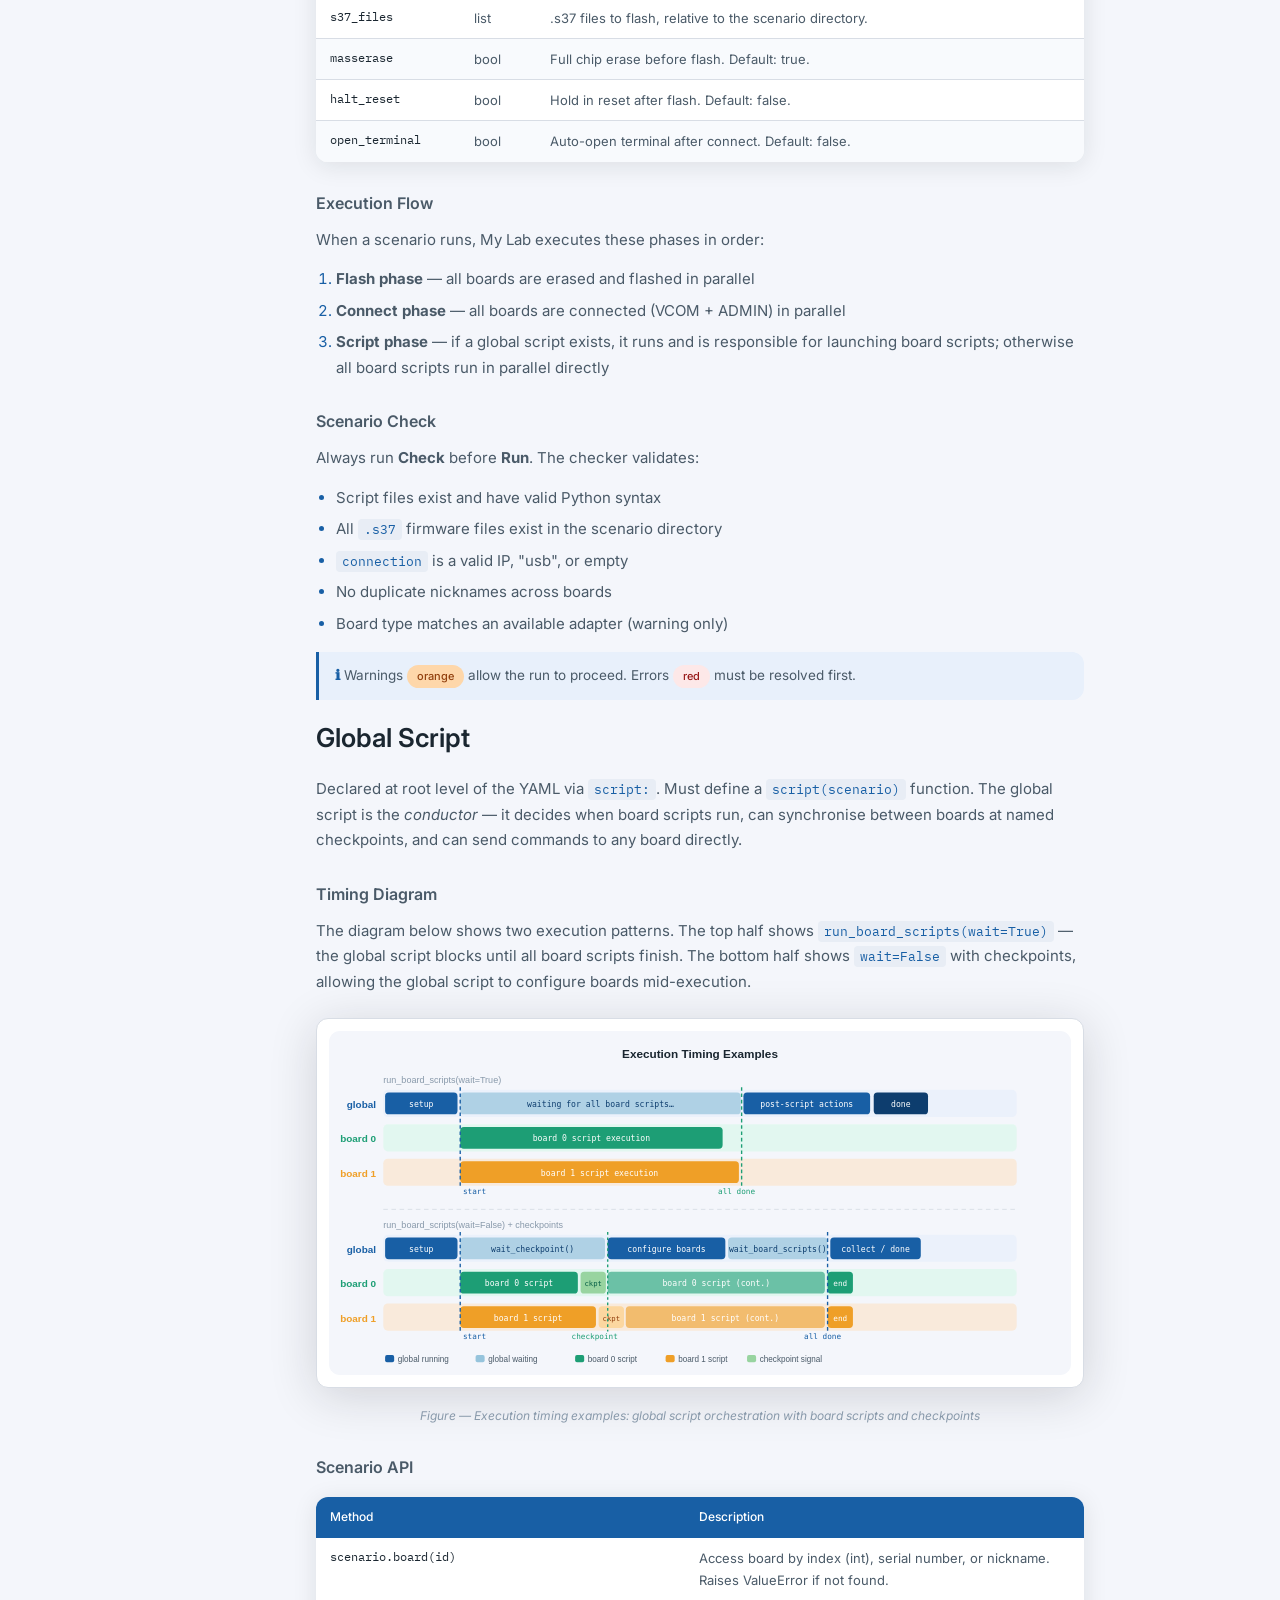
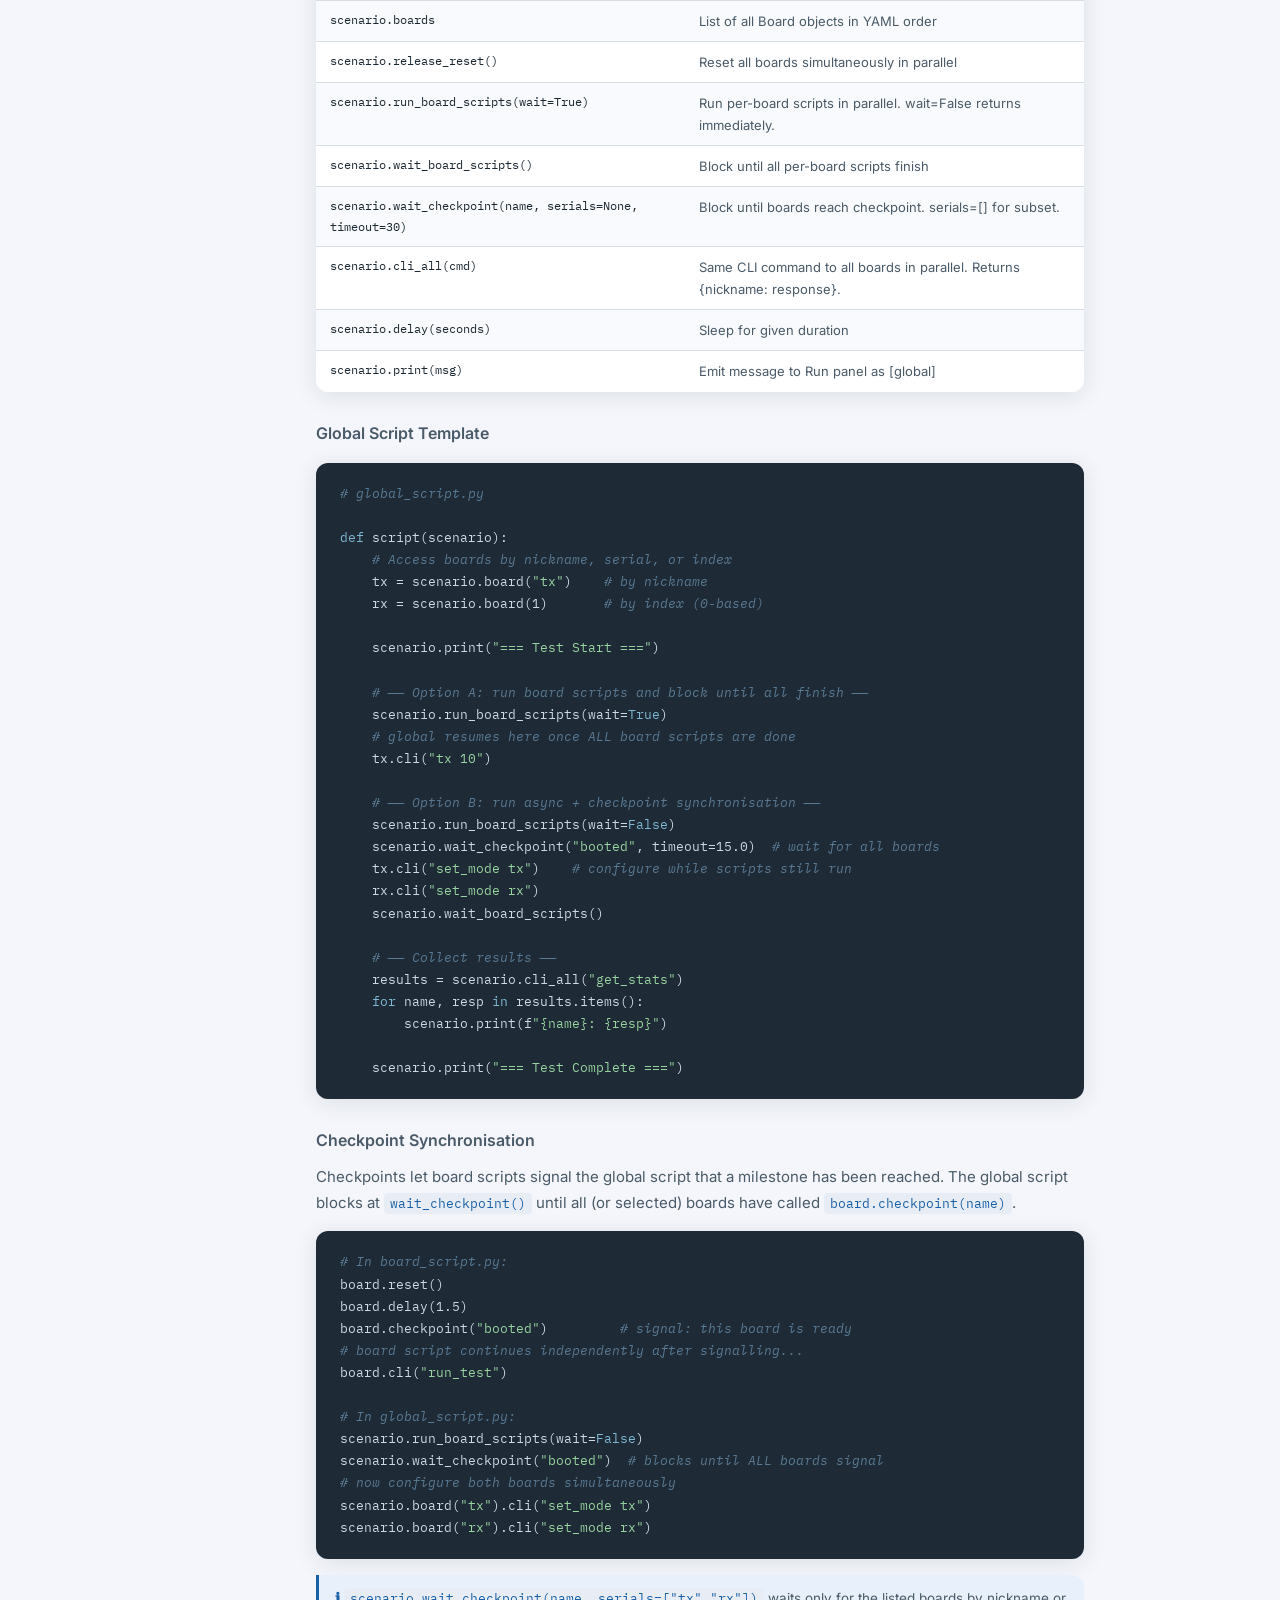
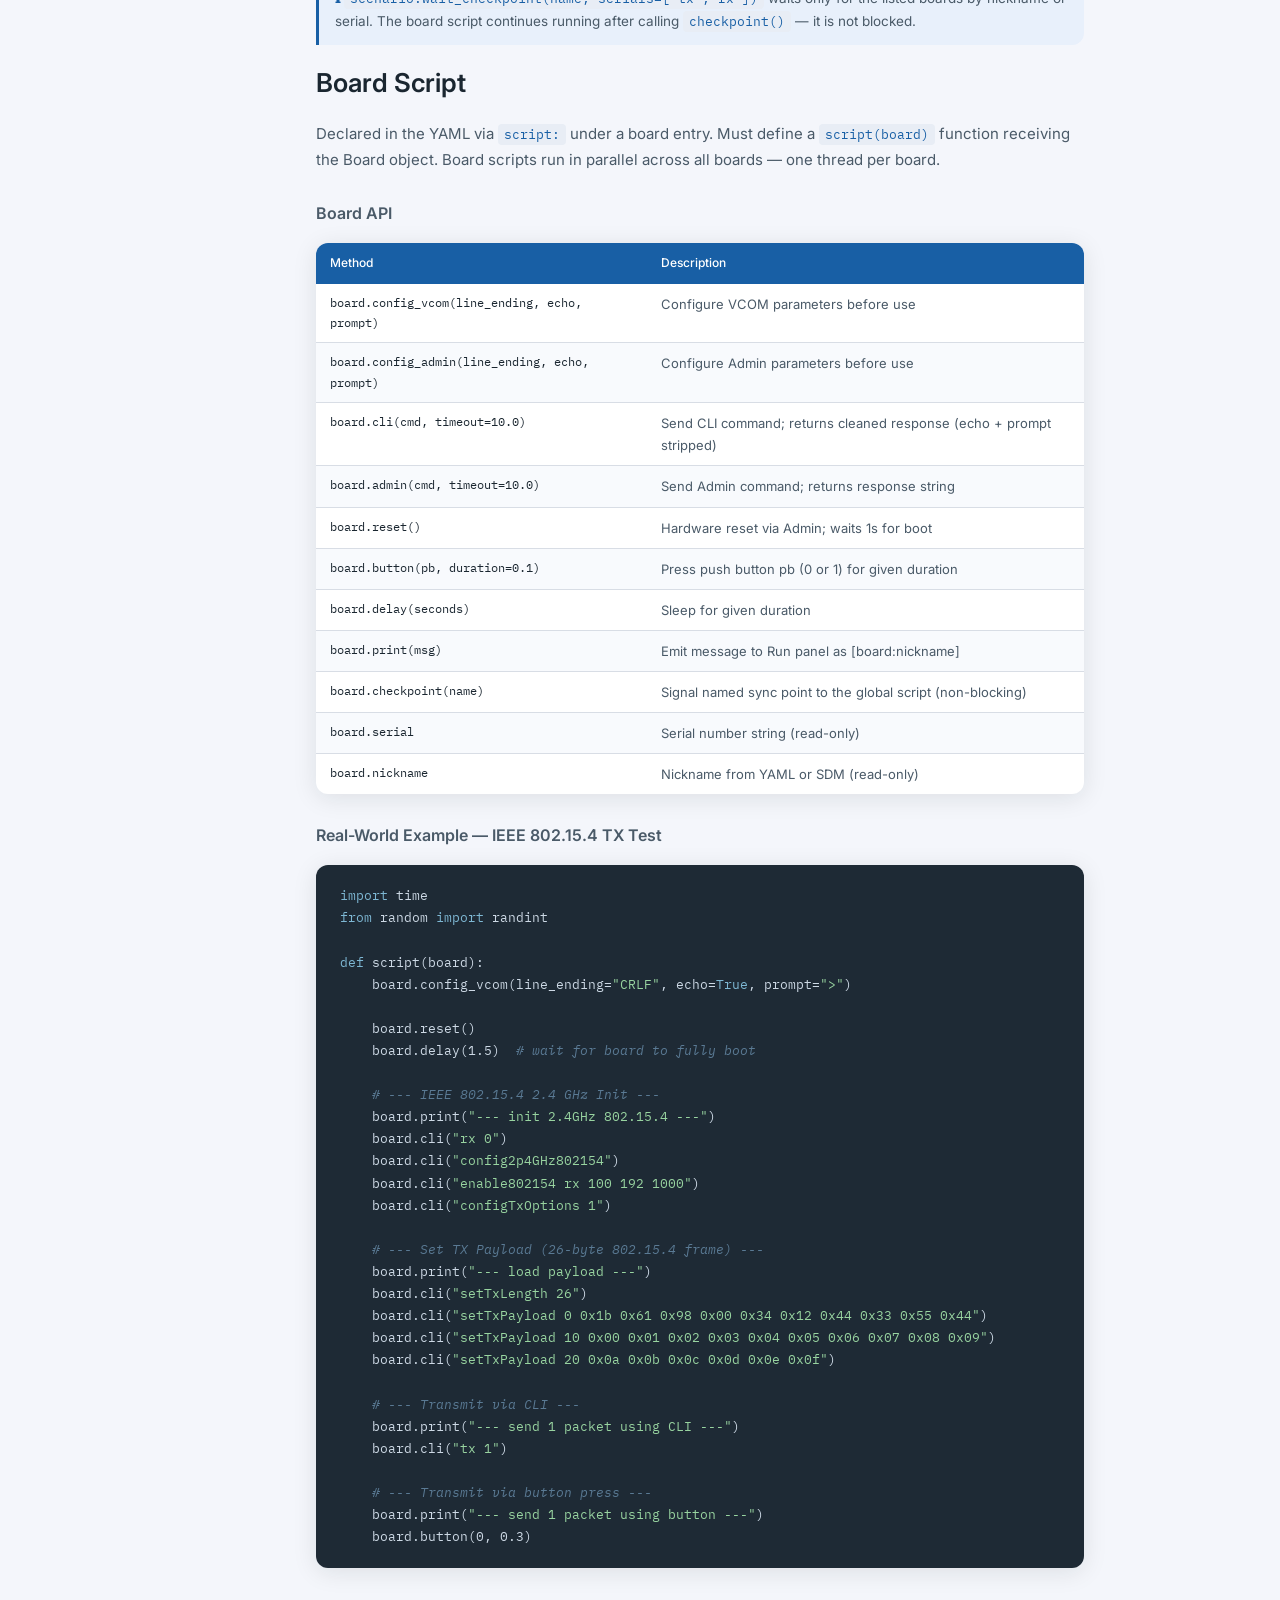
==== commit 3ee94272: "doc update modern terminal" ====
--- a/doc/index.html
+++ b/doc/index.html
@@ -487,9 +487,22 @@
 
 <p>The terminal window shows two tabs: <strong>VCOM</strong> for CLI commands and <strong>ADMIN</strong> for the J-Link admin interface. Hardware control buttons (Reset, PB0, PB1) are also available at the bottom of the terminal.</p>
 
-<div class="figure">
-  <img src="img/img_terminal.png" alt="Terminal window">
-  <figcaption>Figure 5 — Terminal window: VCOM output, ADMIN tab, hardware buttons</figcaption>
+<h3>Display modes</h3>
+<p>The terminal supports two display modes, configurable in <code>config.ini</code> under <code>[server]</code>:</p>
+<pre>terminal_mode = modern   <span class="c"># or: classic</span></pre>
+
+<p><strong>Classic mode</strong> renders raw serial output in a standard terminal emulator (xterm), identical to a direct serial console.</p>
+
+<div class="figure">
+  <img src="img/img_terminal.png" alt="Terminal — Classic mode">
+  <figcaption>Figure 5a — Terminal: Classic mode</figcaption>
+</div>
+
+<p><strong>Modern mode</strong> (default) parses the serial stream into a structured timeline. Each command is shown as a collapsible block with its response. Spontaneous events from the board are grouped and displayed separately with a ⚡ icon. Single-line responses are displayed inline without requiring any interaction.</p>
+
+<div class="figure">
+  <img src="img/img_terminal_modern.png" alt="Terminal — Modern mode">
+  <figcaption>Figure 5b — Terminal: Modern mode — commands, responses, and events on a timeline</figcaption>
 </div>
 </section>
 
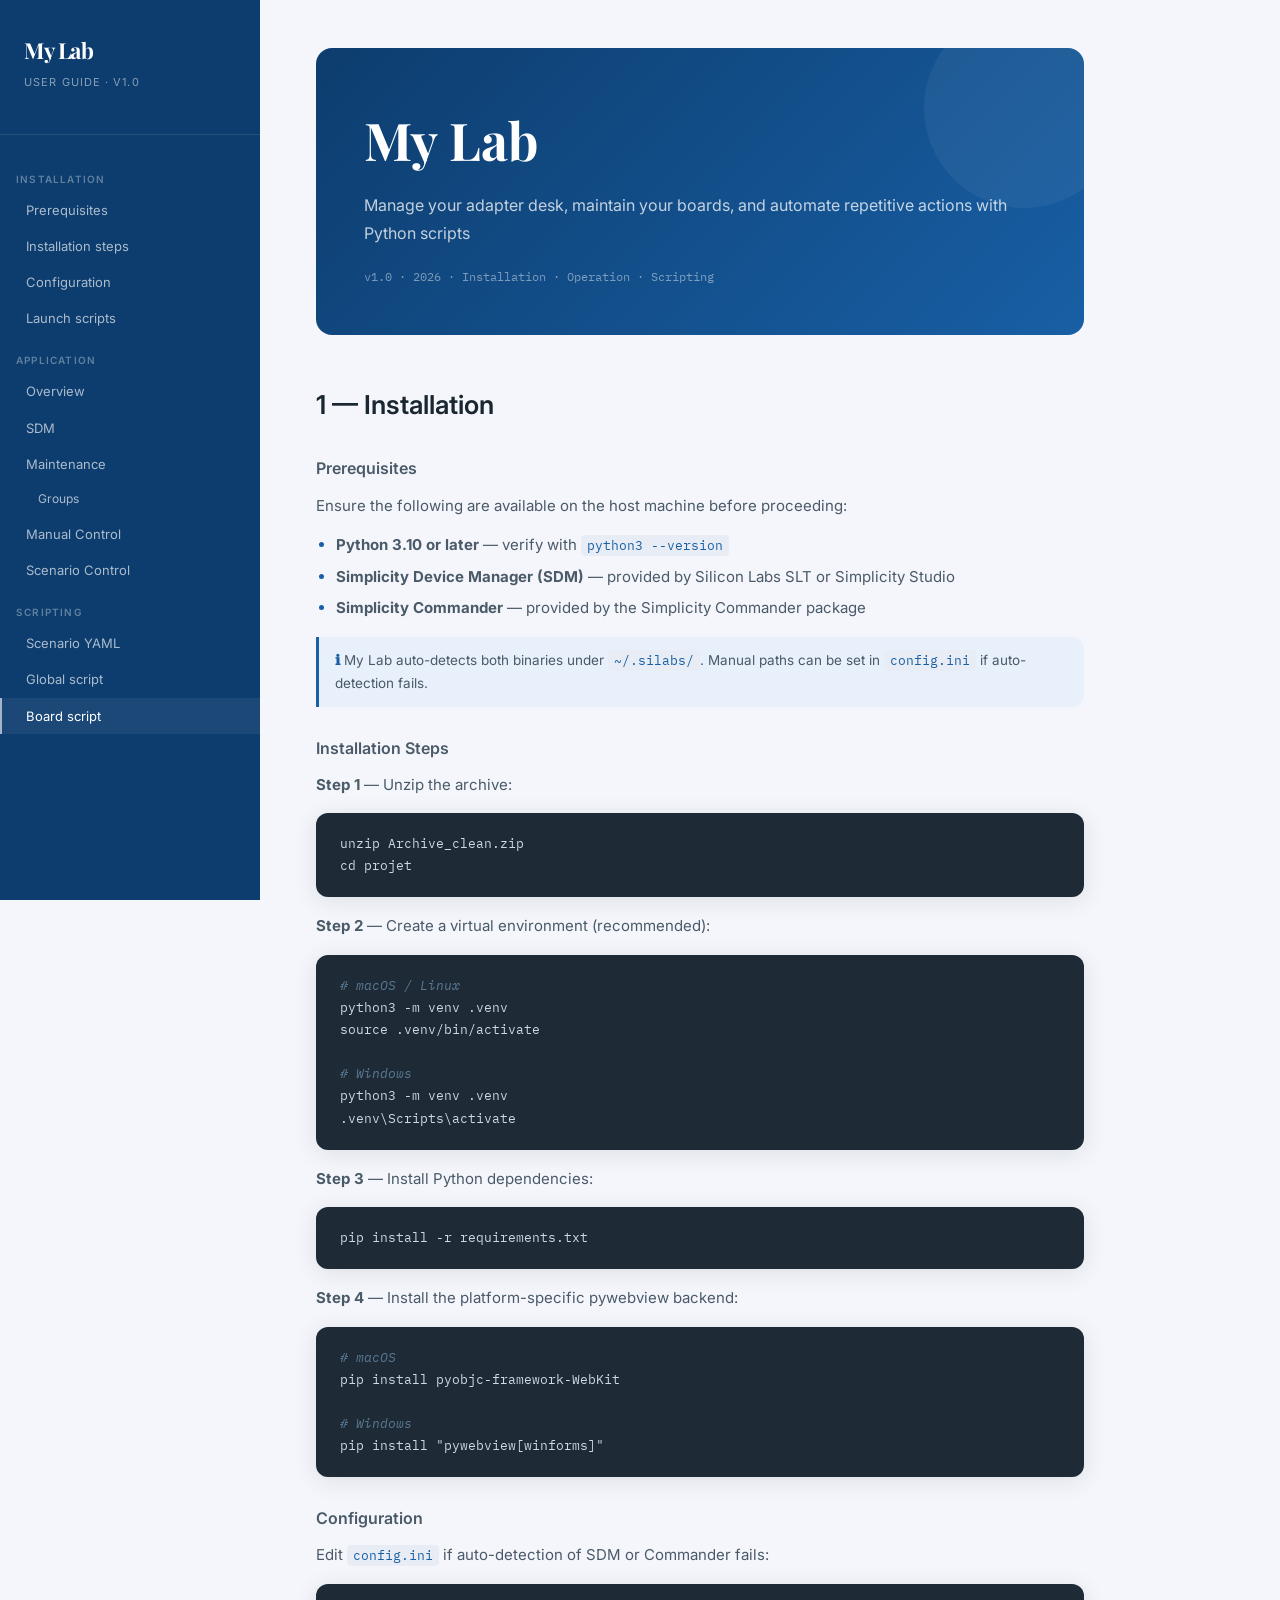
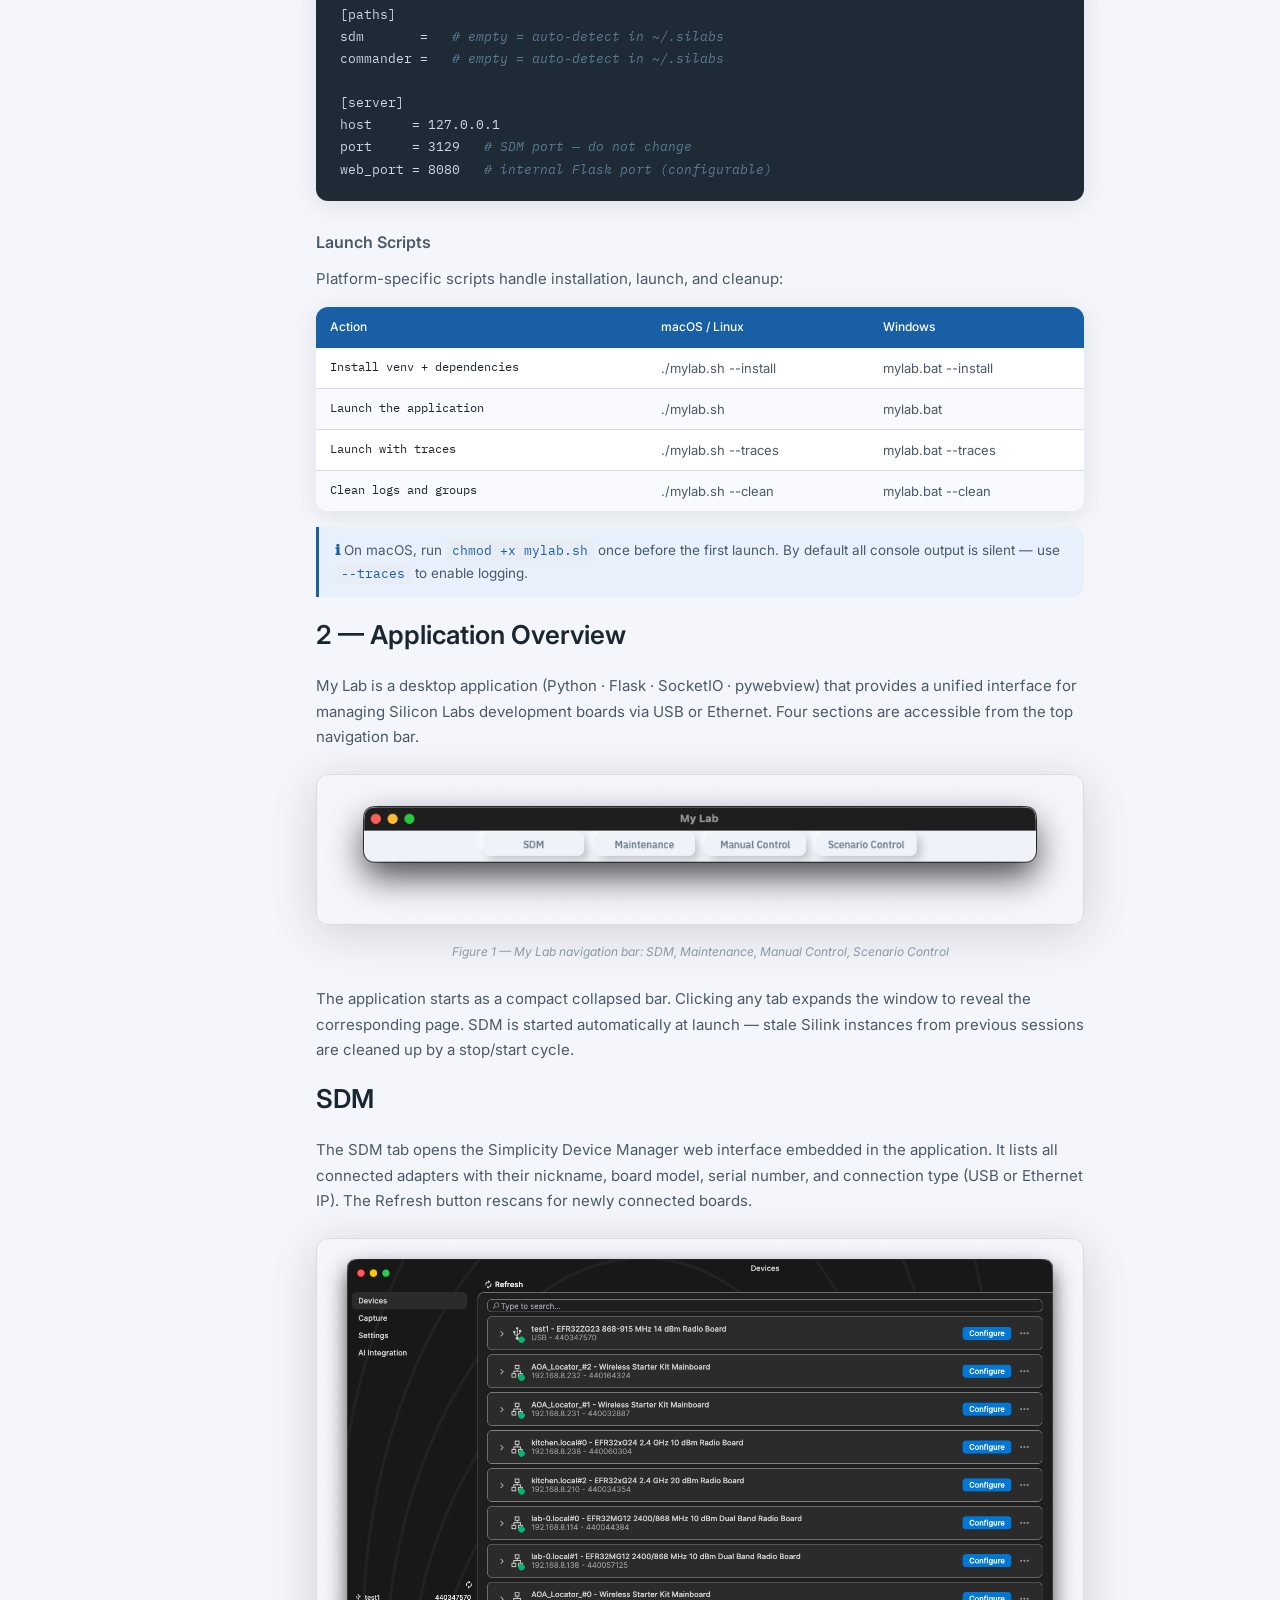
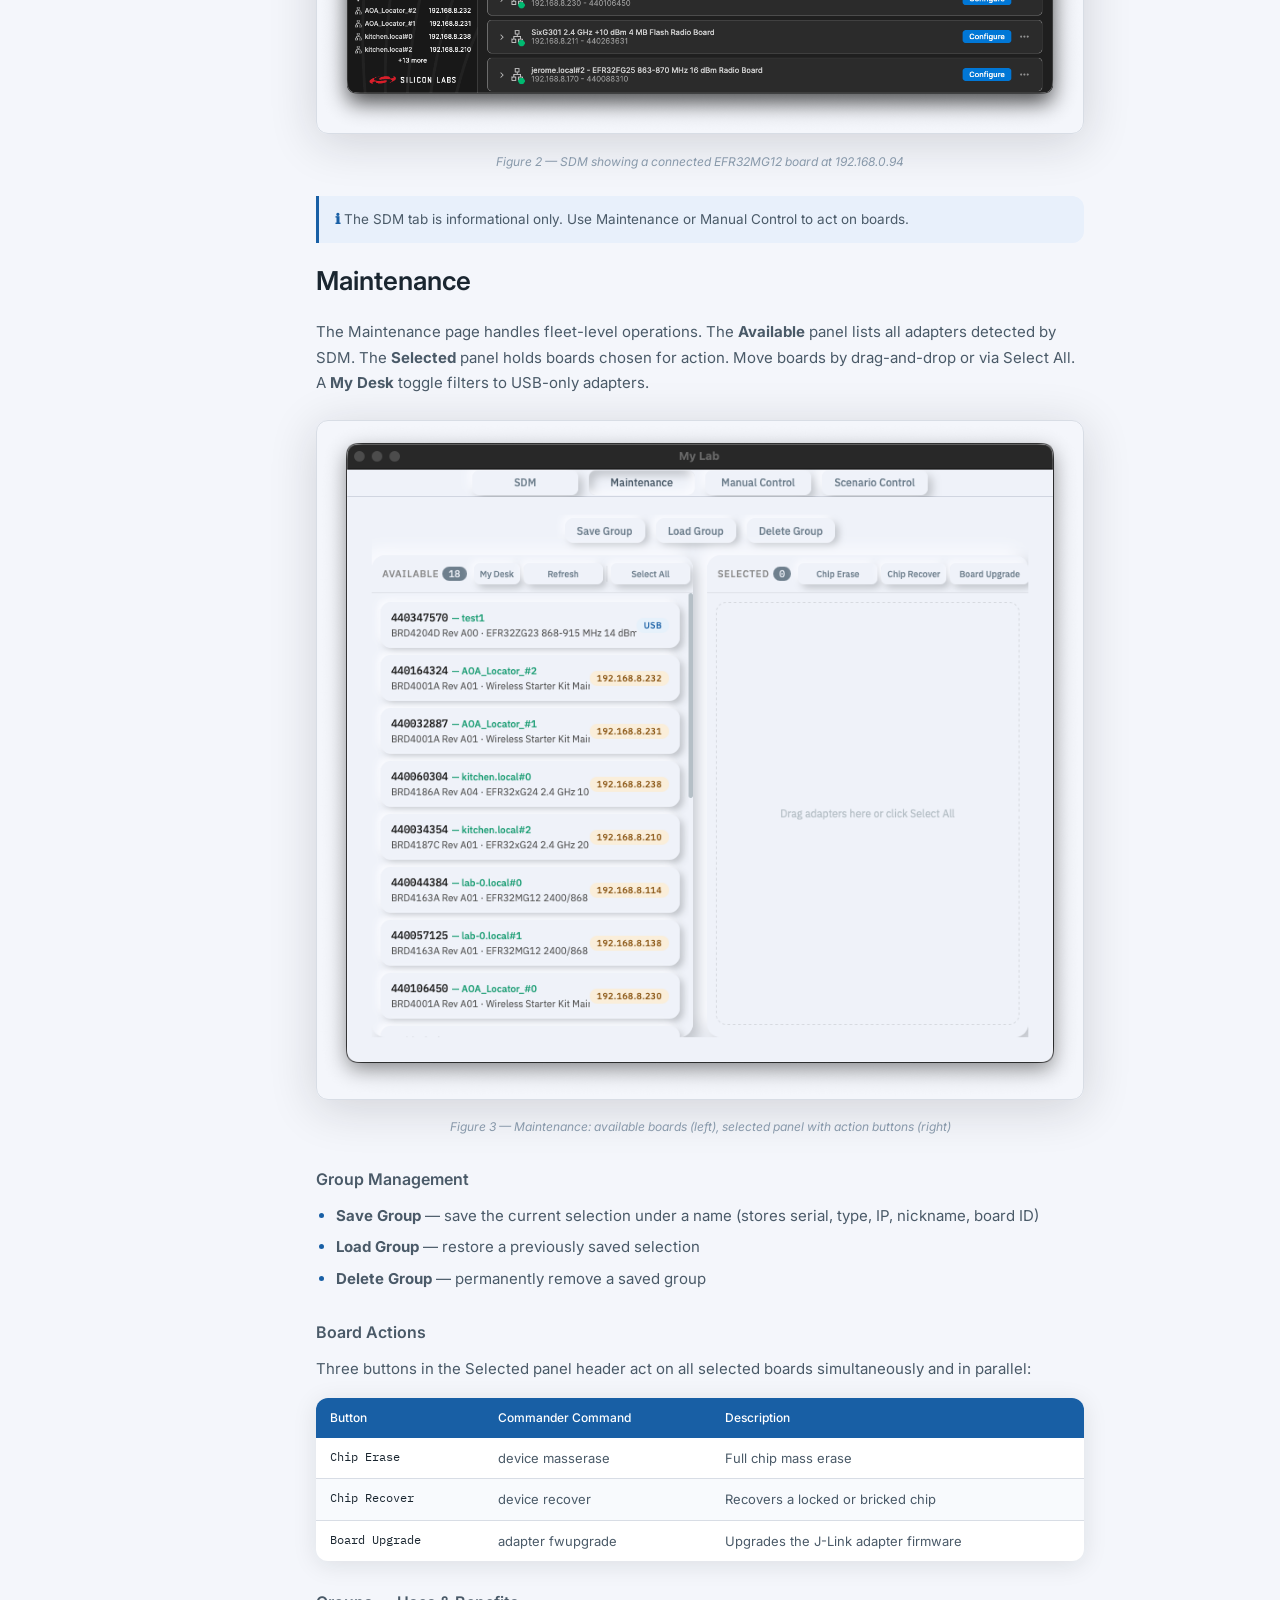
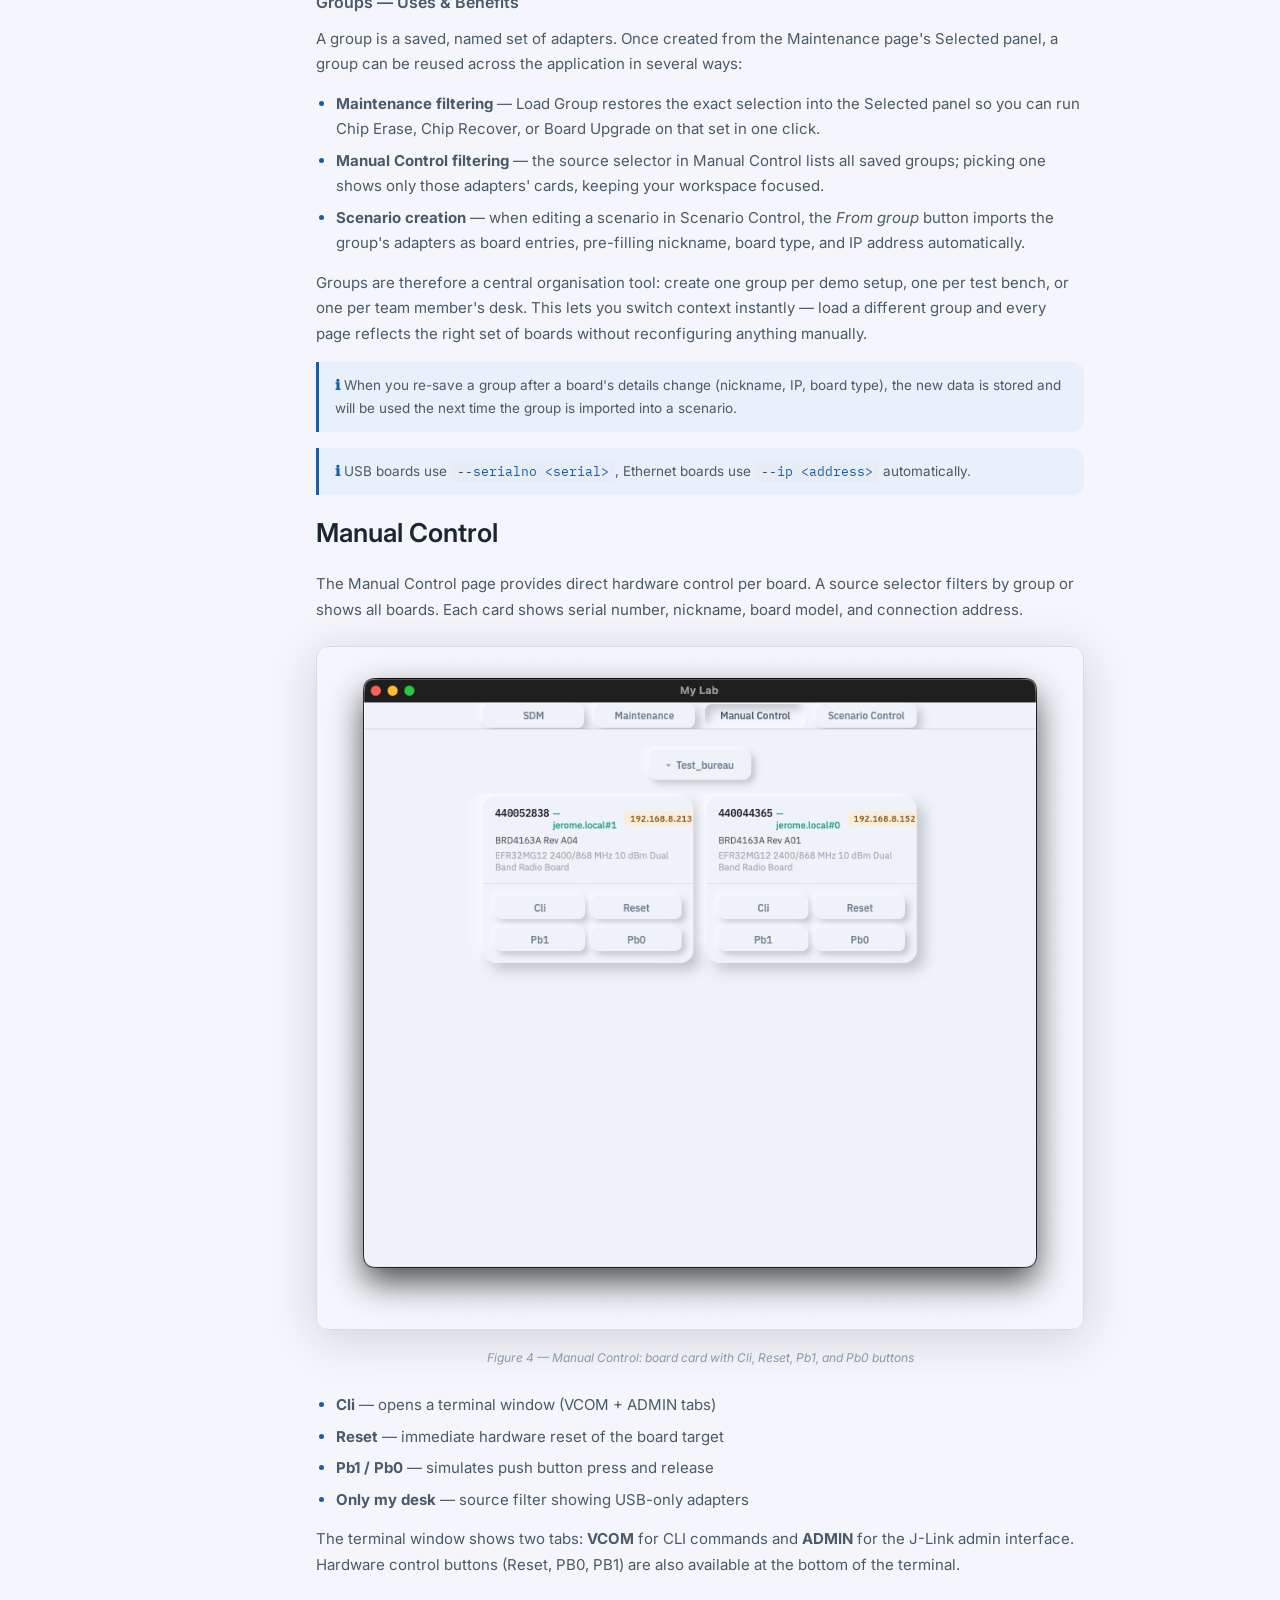
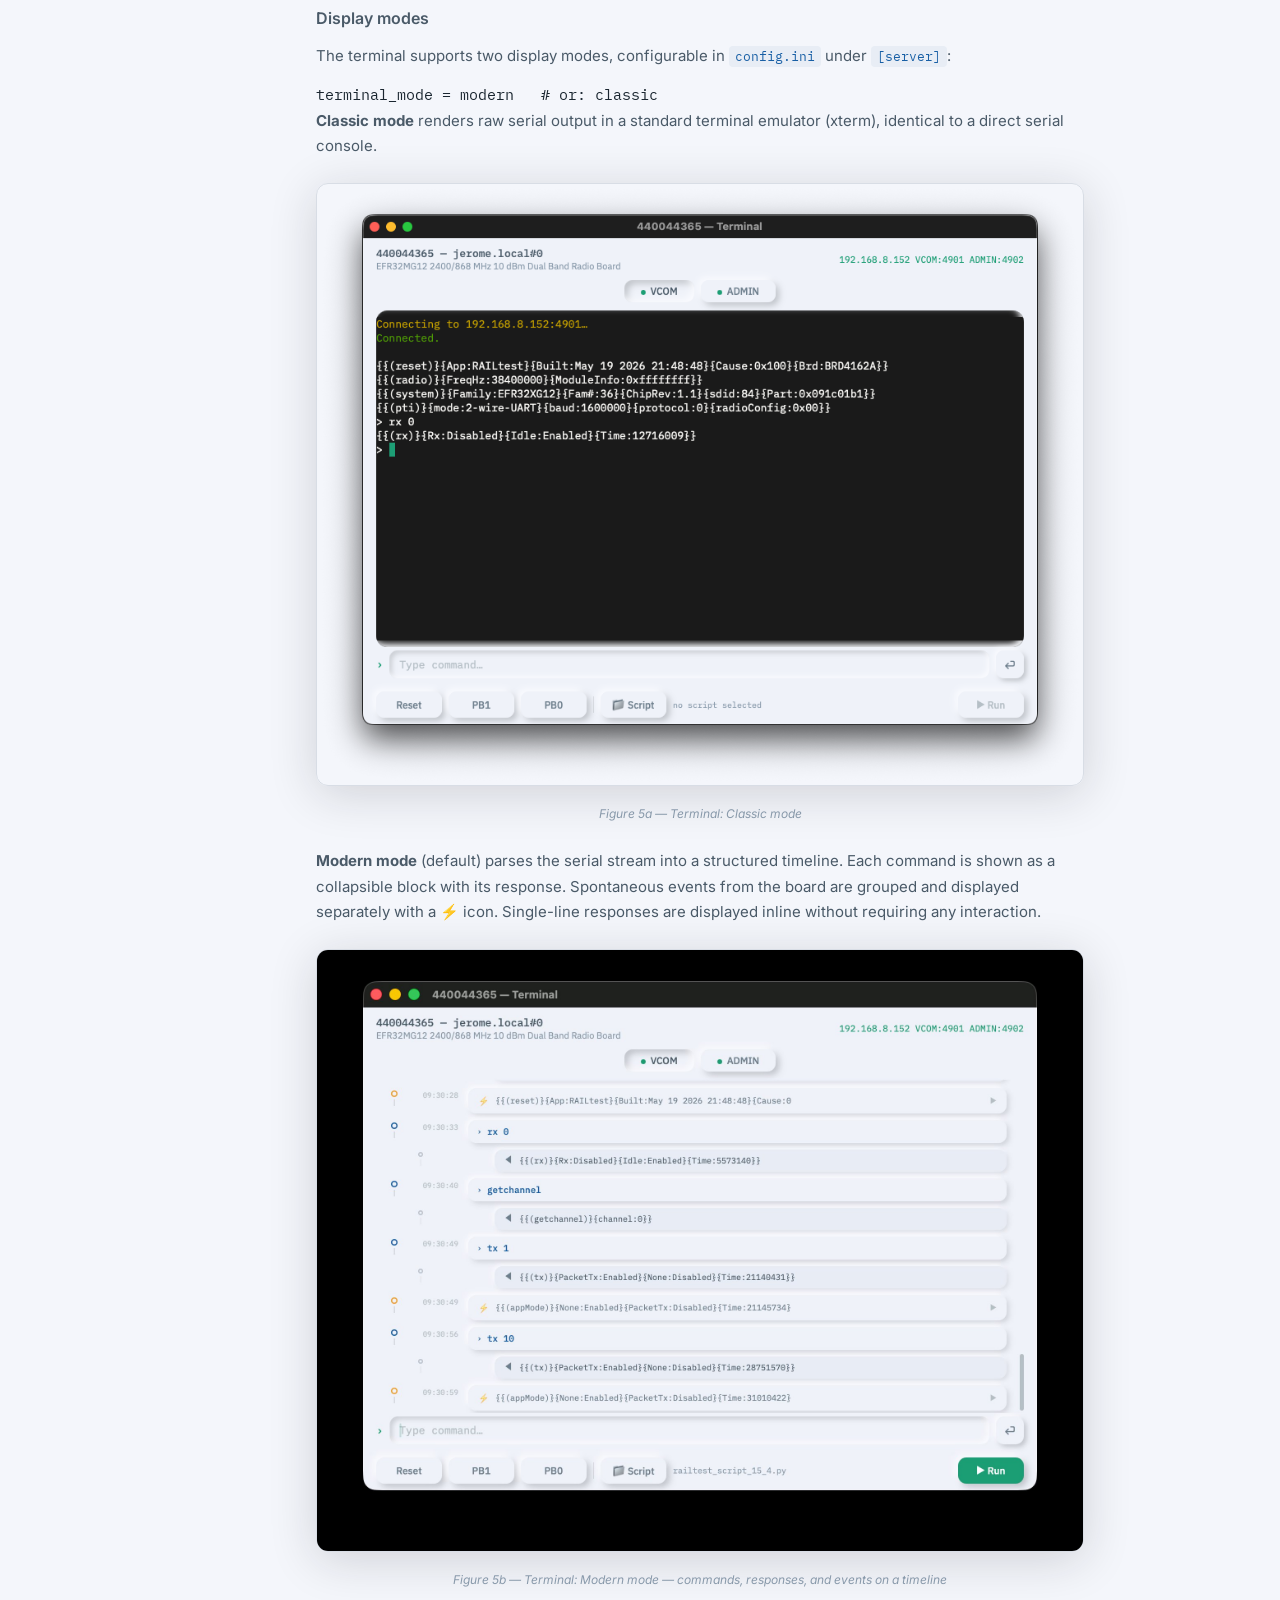
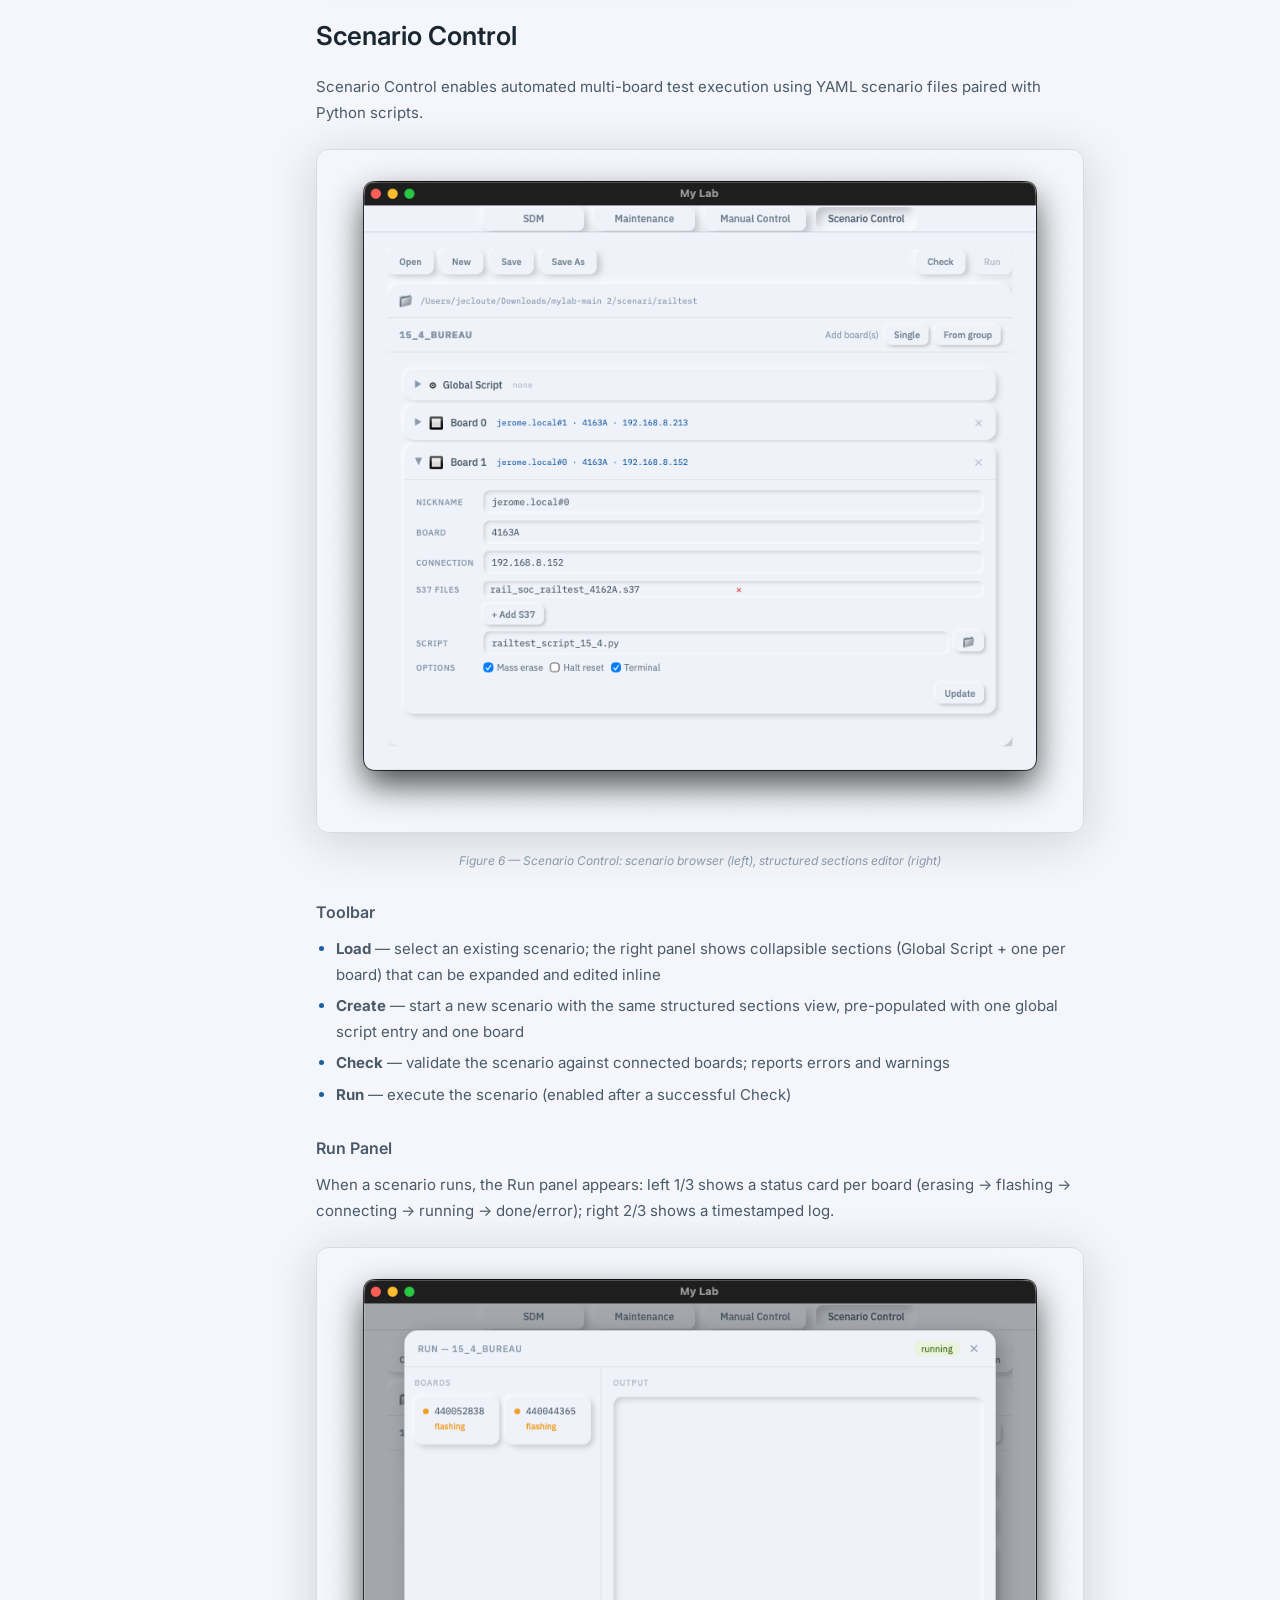
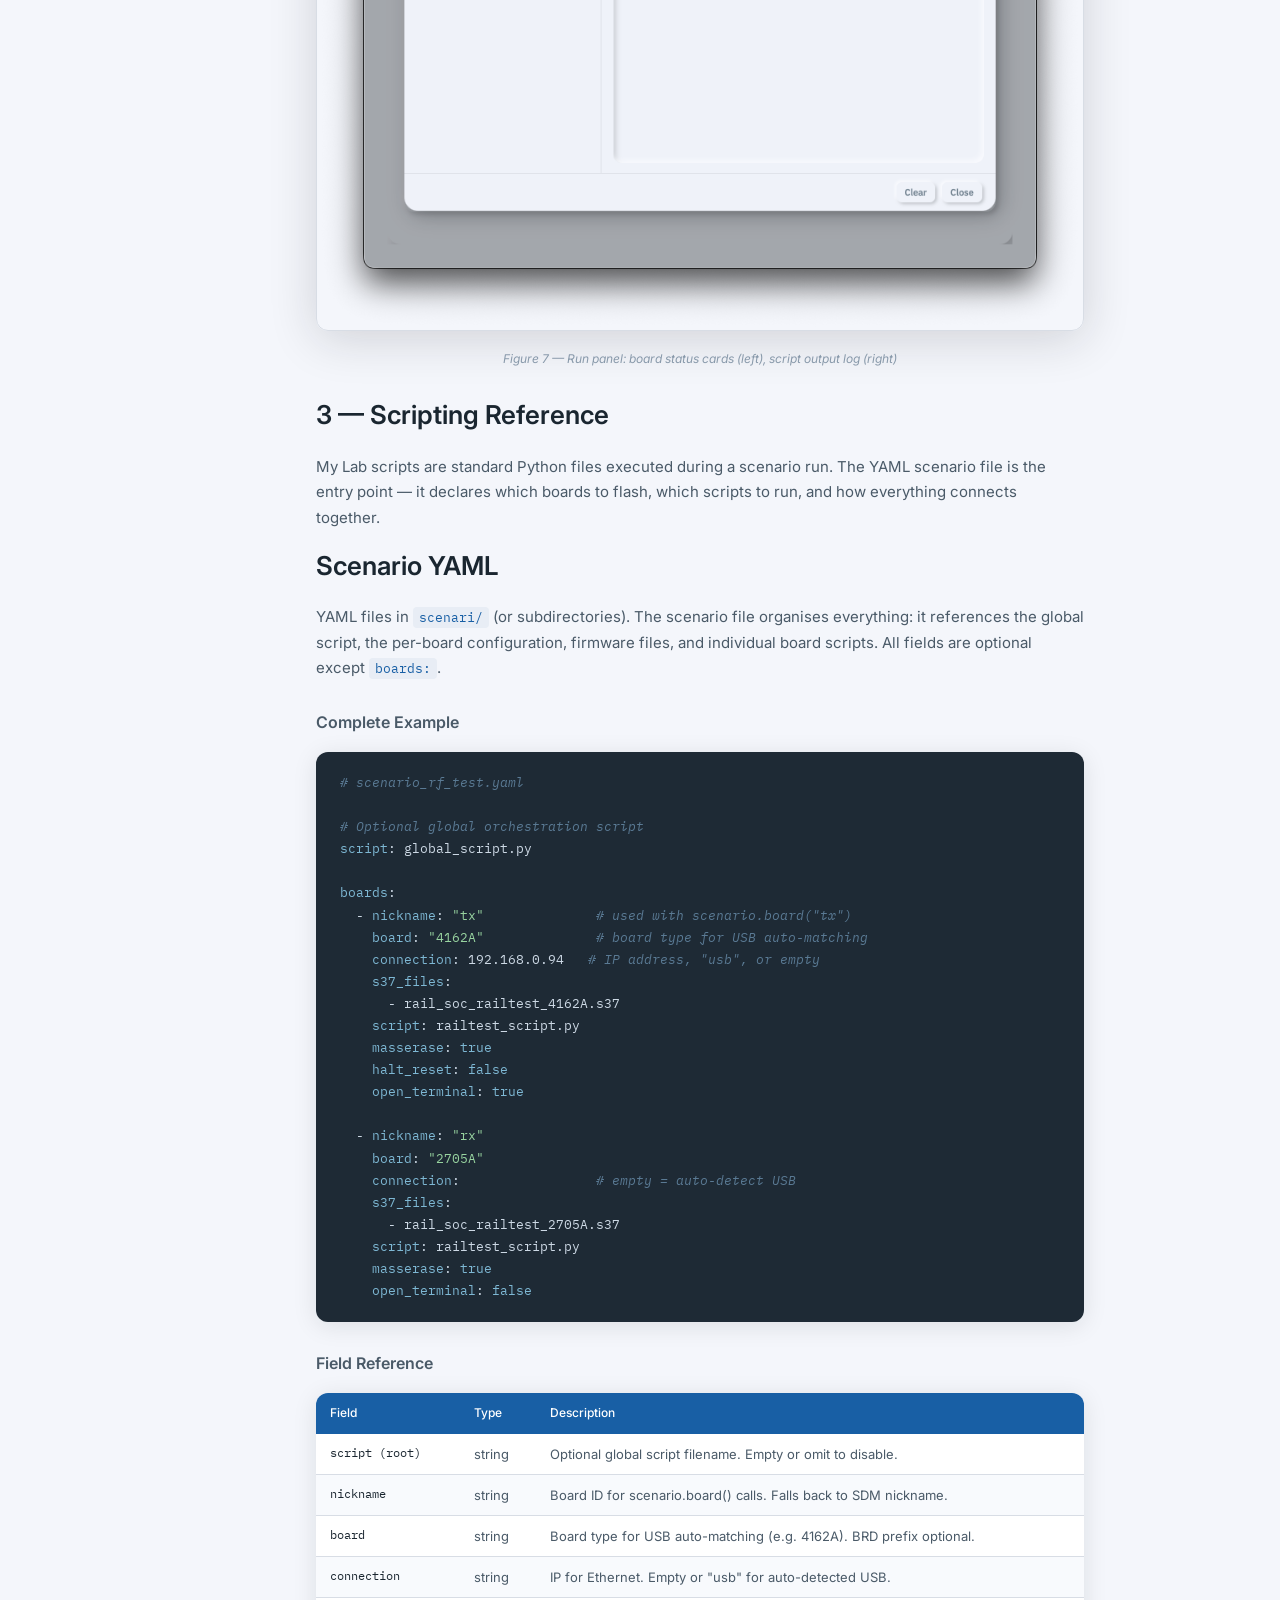
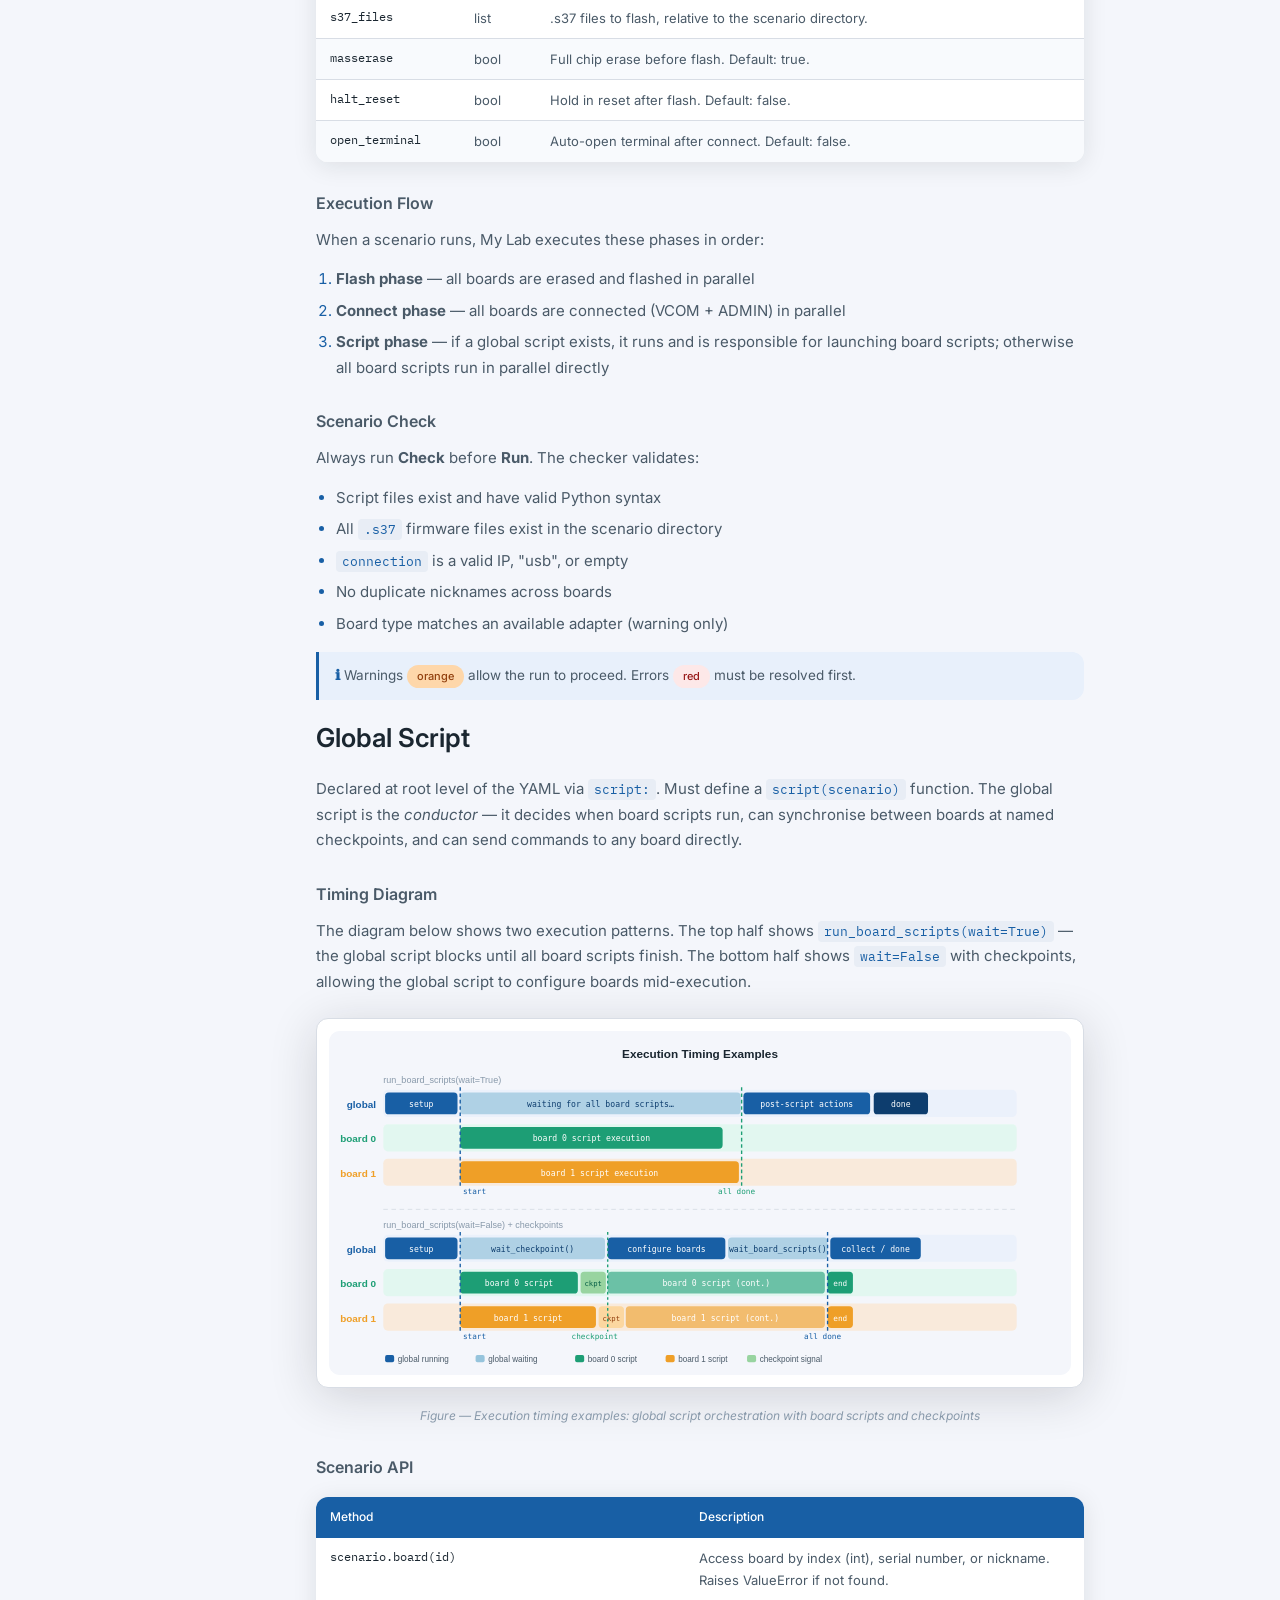
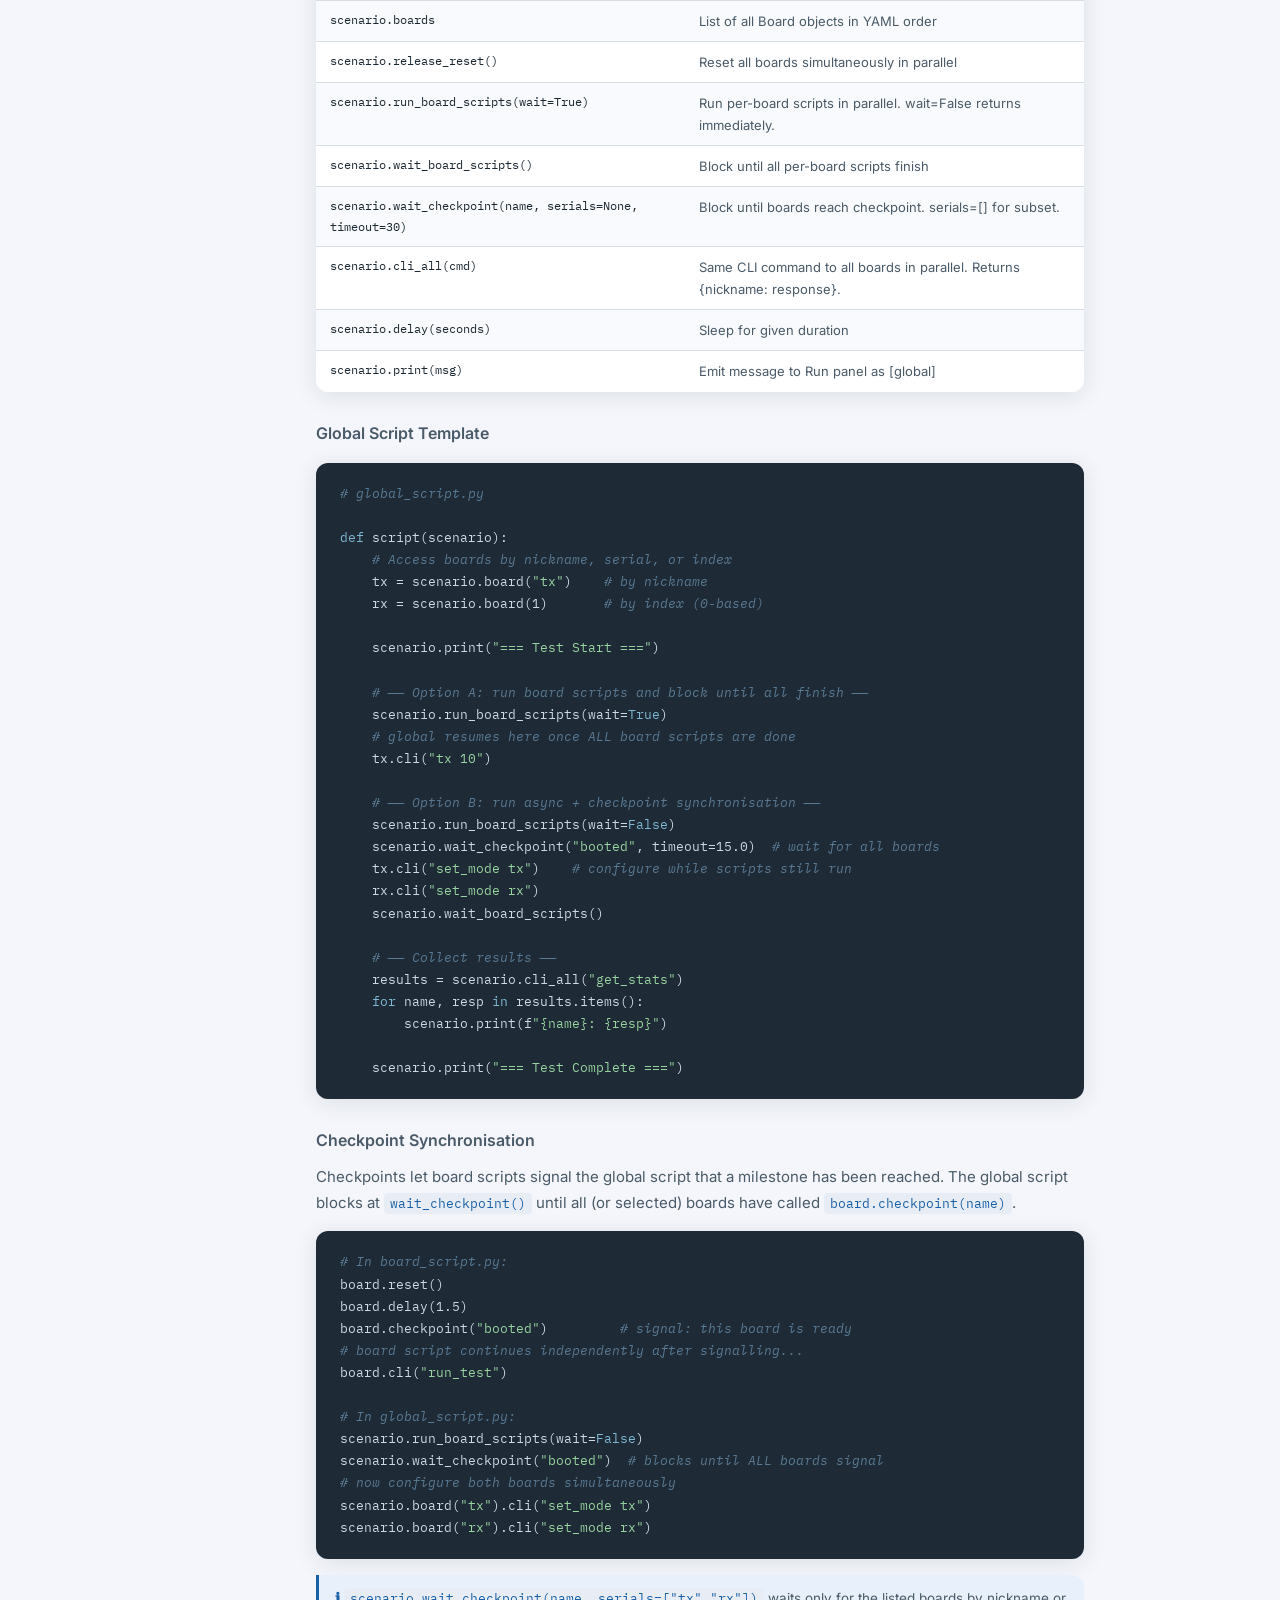
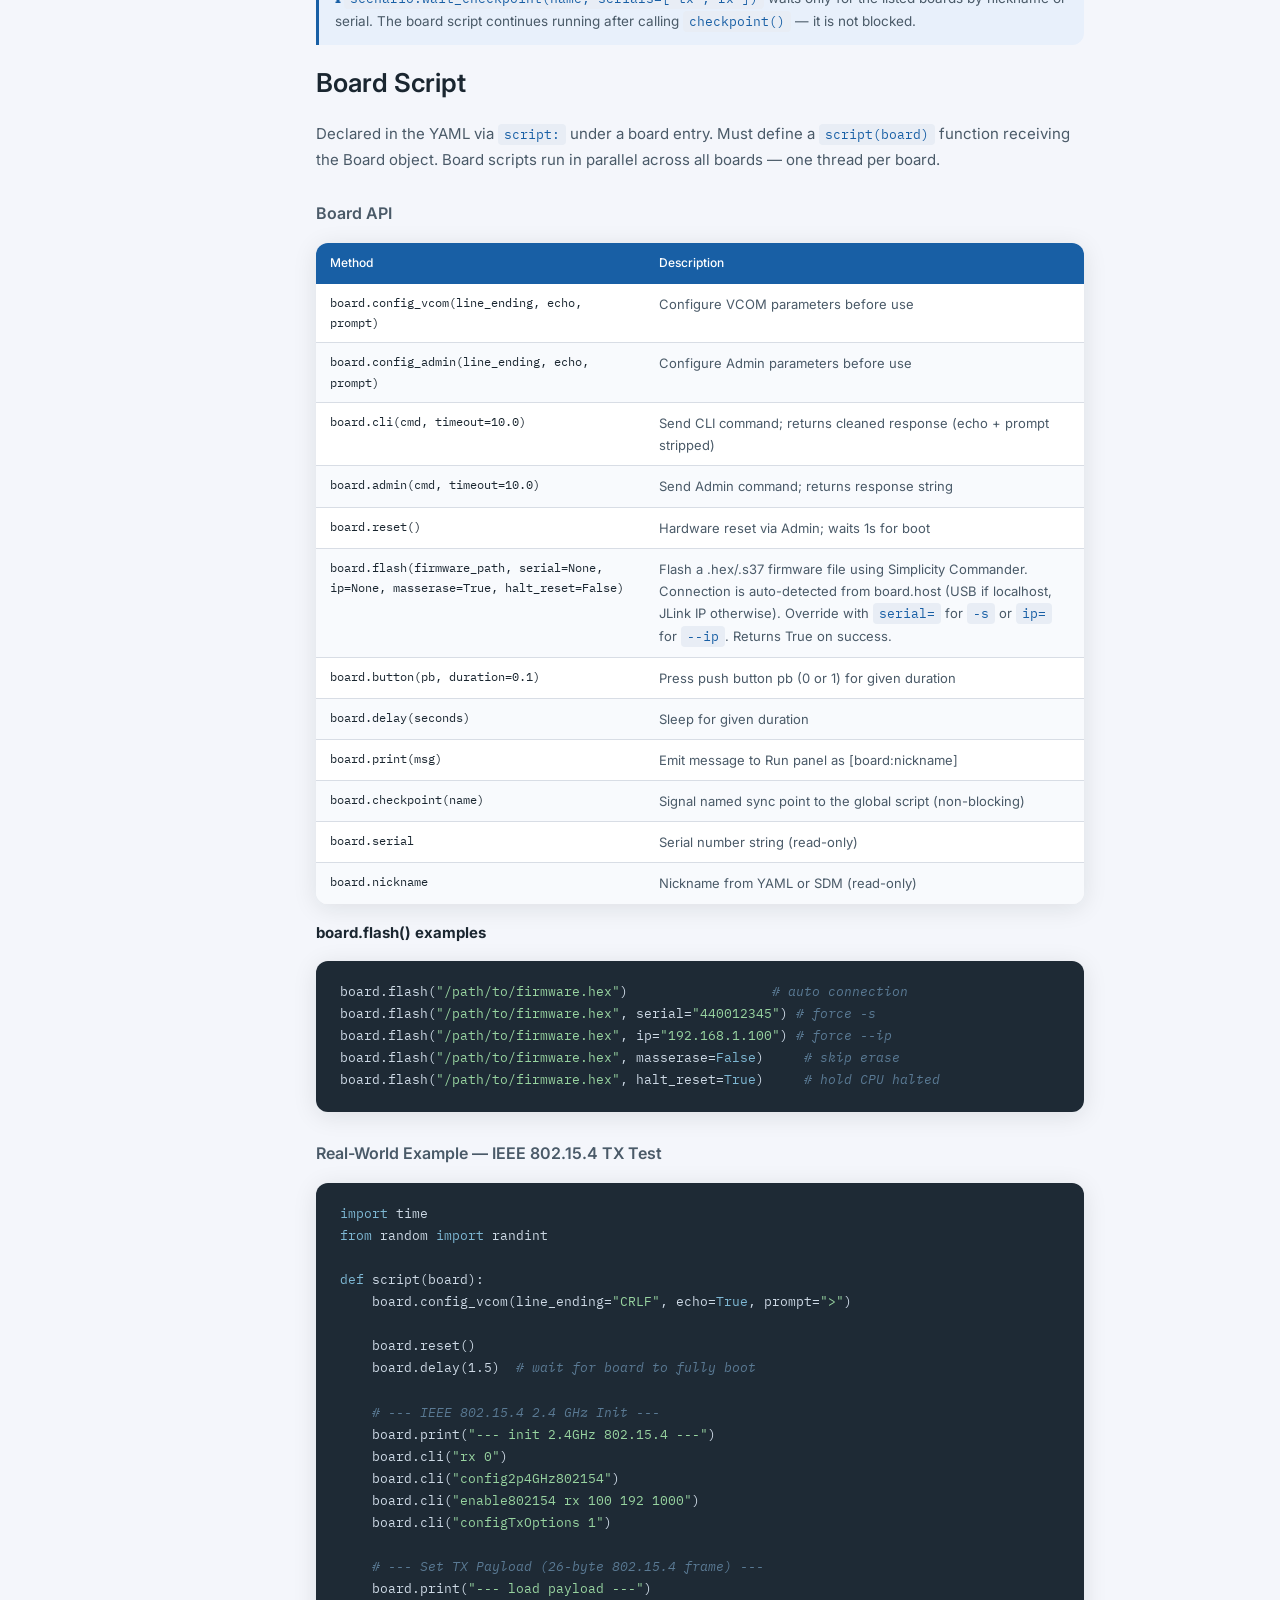
==== commit f7bc5d1b: "board.flash addition" ====
--- a/doc/index.html
+++ b/doc/index.html
@@ -692,6 +692,7 @@
     <tr><td>board.cli(cmd, timeout=10.0)</td><td>Send CLI command; returns cleaned response (echo + prompt stripped)</td></tr>
     <tr><td>board.admin(cmd, timeout=10.0)</td><td>Send Admin command; returns response string</td></tr>
     <tr><td>board.reset()</td><td>Hardware reset via Admin; waits 1s for boot</td></tr>
+    <tr><td>board.flash(firmware_path, serial=None, ip=None, masserase=True, halt_reset=False)</td><td>Flash a .hex/.s37 firmware file using Simplicity Commander. Connection is auto-detected from board.host (USB if localhost, JLink IP otherwise). Override with <code>serial=</code> for <code>-s</code> or <code>ip=</code> for <code>--ip</code>. Returns True on success.</td></tr>
     <tr><td>board.button(pb, duration=0.1)</td><td>Press push button pb (0 or 1) for given duration</td></tr>
     <tr><td>board.delay(seconds)</td><td>Sleep for given duration</td></tr>
     <tr><td>board.print(msg)</td><td>Emit message to Run panel as [board:nickname]</td></tr>
@@ -700,6 +701,13 @@
     <tr><td>board.nickname</td><td>Nickname from YAML or SDM (read-only)</td></tr>
   </tbody>
 </table>
+
+<h4>board.flash() examples</h4>
+<div class="code-block"><pre>board.flash(<span class="s">"/path/to/firmware.hex"</span>)                  <span class="c"># auto connection</span>
+board.flash(<span class="s">"/path/to/firmware.hex"</span>, serial=<span class="s">"440012345"</span>) <span class="c"># force -s</span>
+board.flash(<span class="s">"/path/to/firmware.hex"</span>, ip=<span class="s">"192.168.1.100"</span>) <span class="c"># force --ip</span>
+board.flash(<span class="s">"/path/to/firmware.hex"</span>, masserase=<span class="k">False</span>)     <span class="c"># skip erase</span>
+board.flash(<span class="s">"/path/to/firmware.hex"</span>, halt_reset=<span class="k">True</span>)     <span class="c"># hold CPU halted</span></pre></div>
 
 <h3>Real-World Example — IEEE 802.15.4 TX Test</h3>
 <div class="code-block"><pre><span class="k">import</span> time
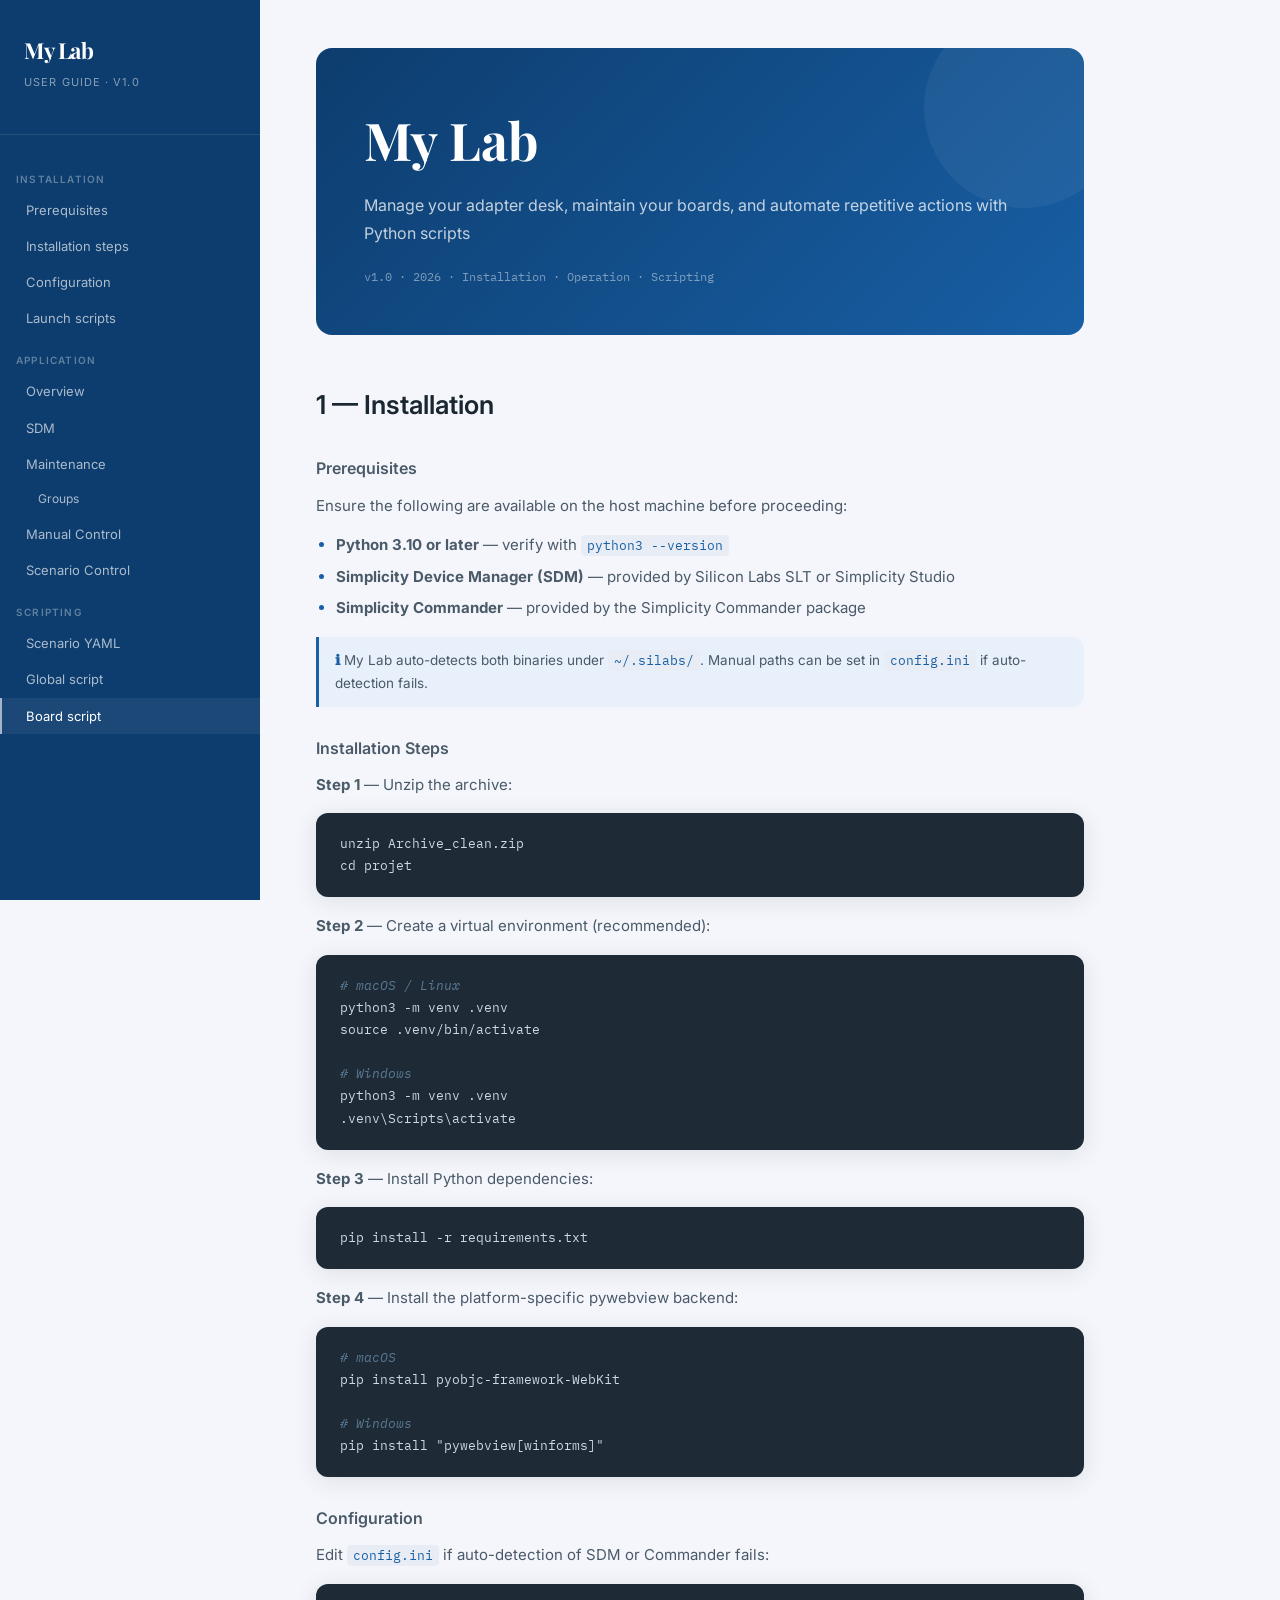
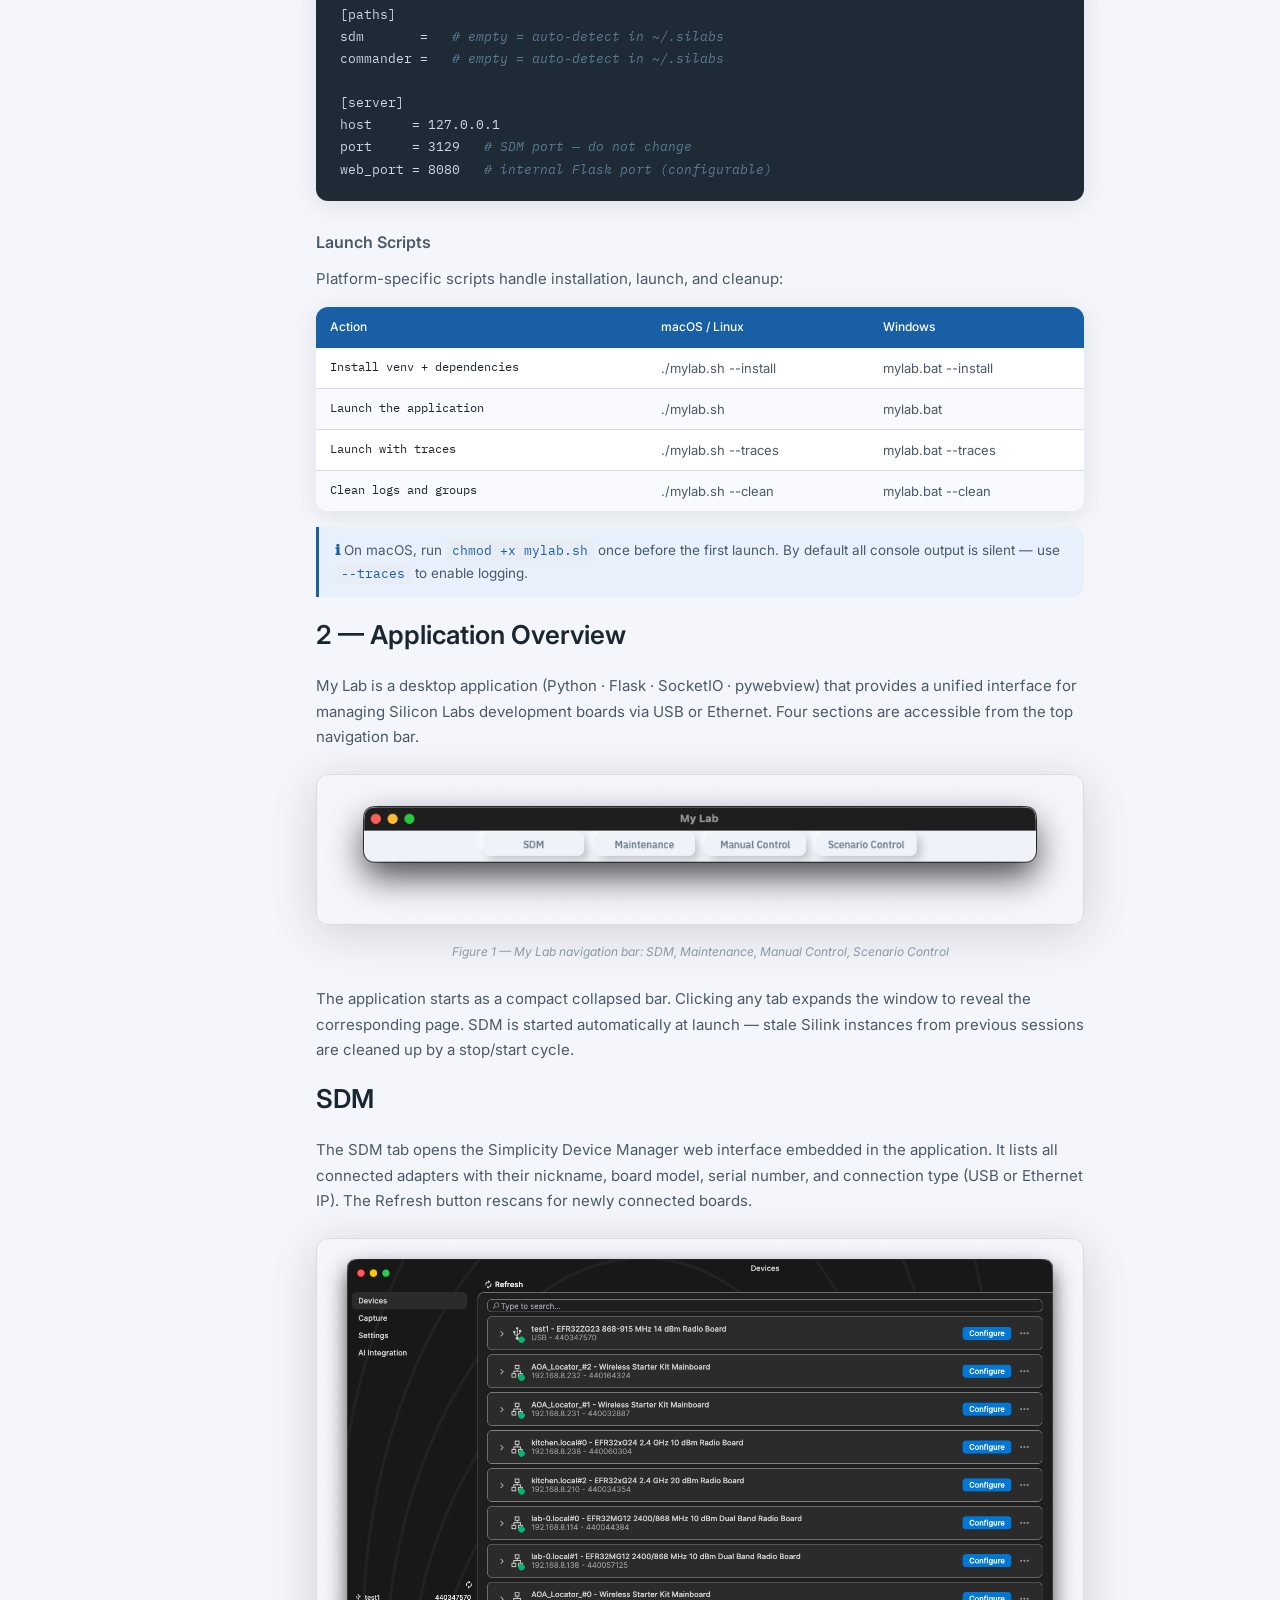
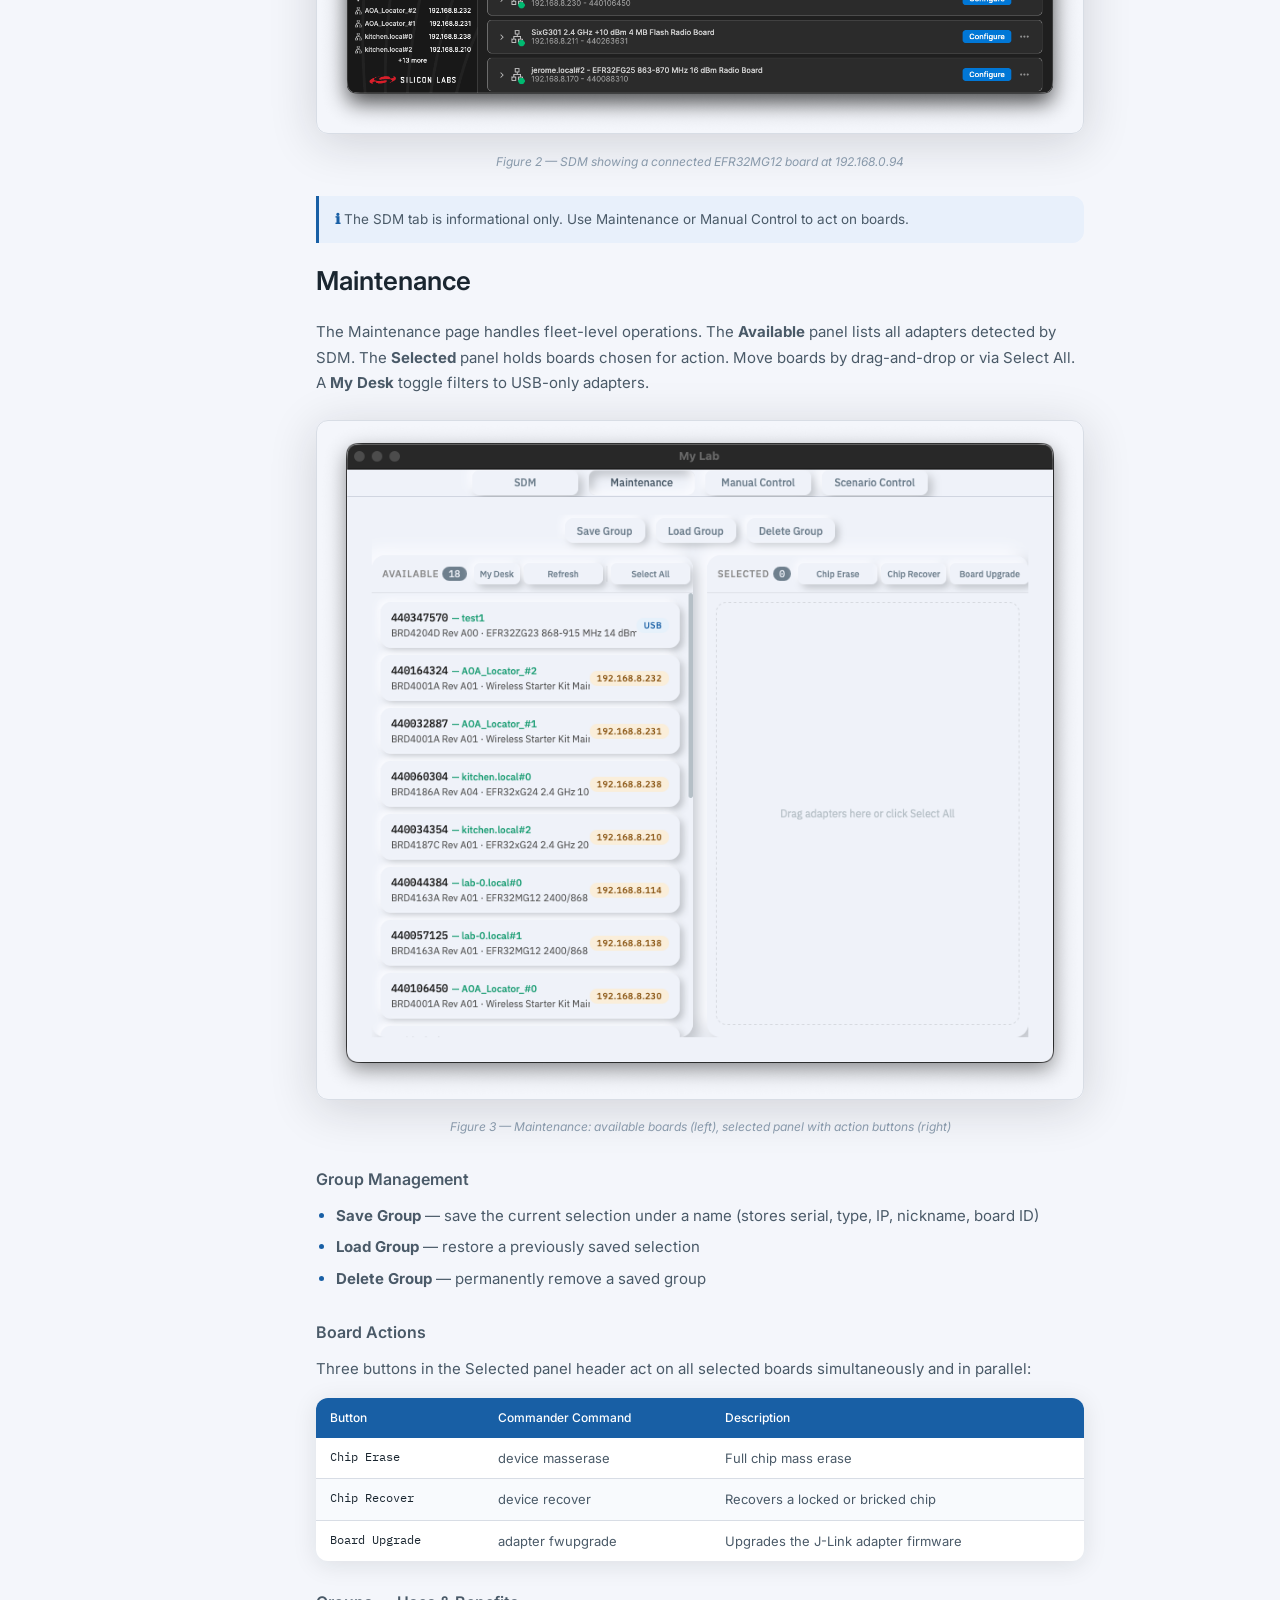
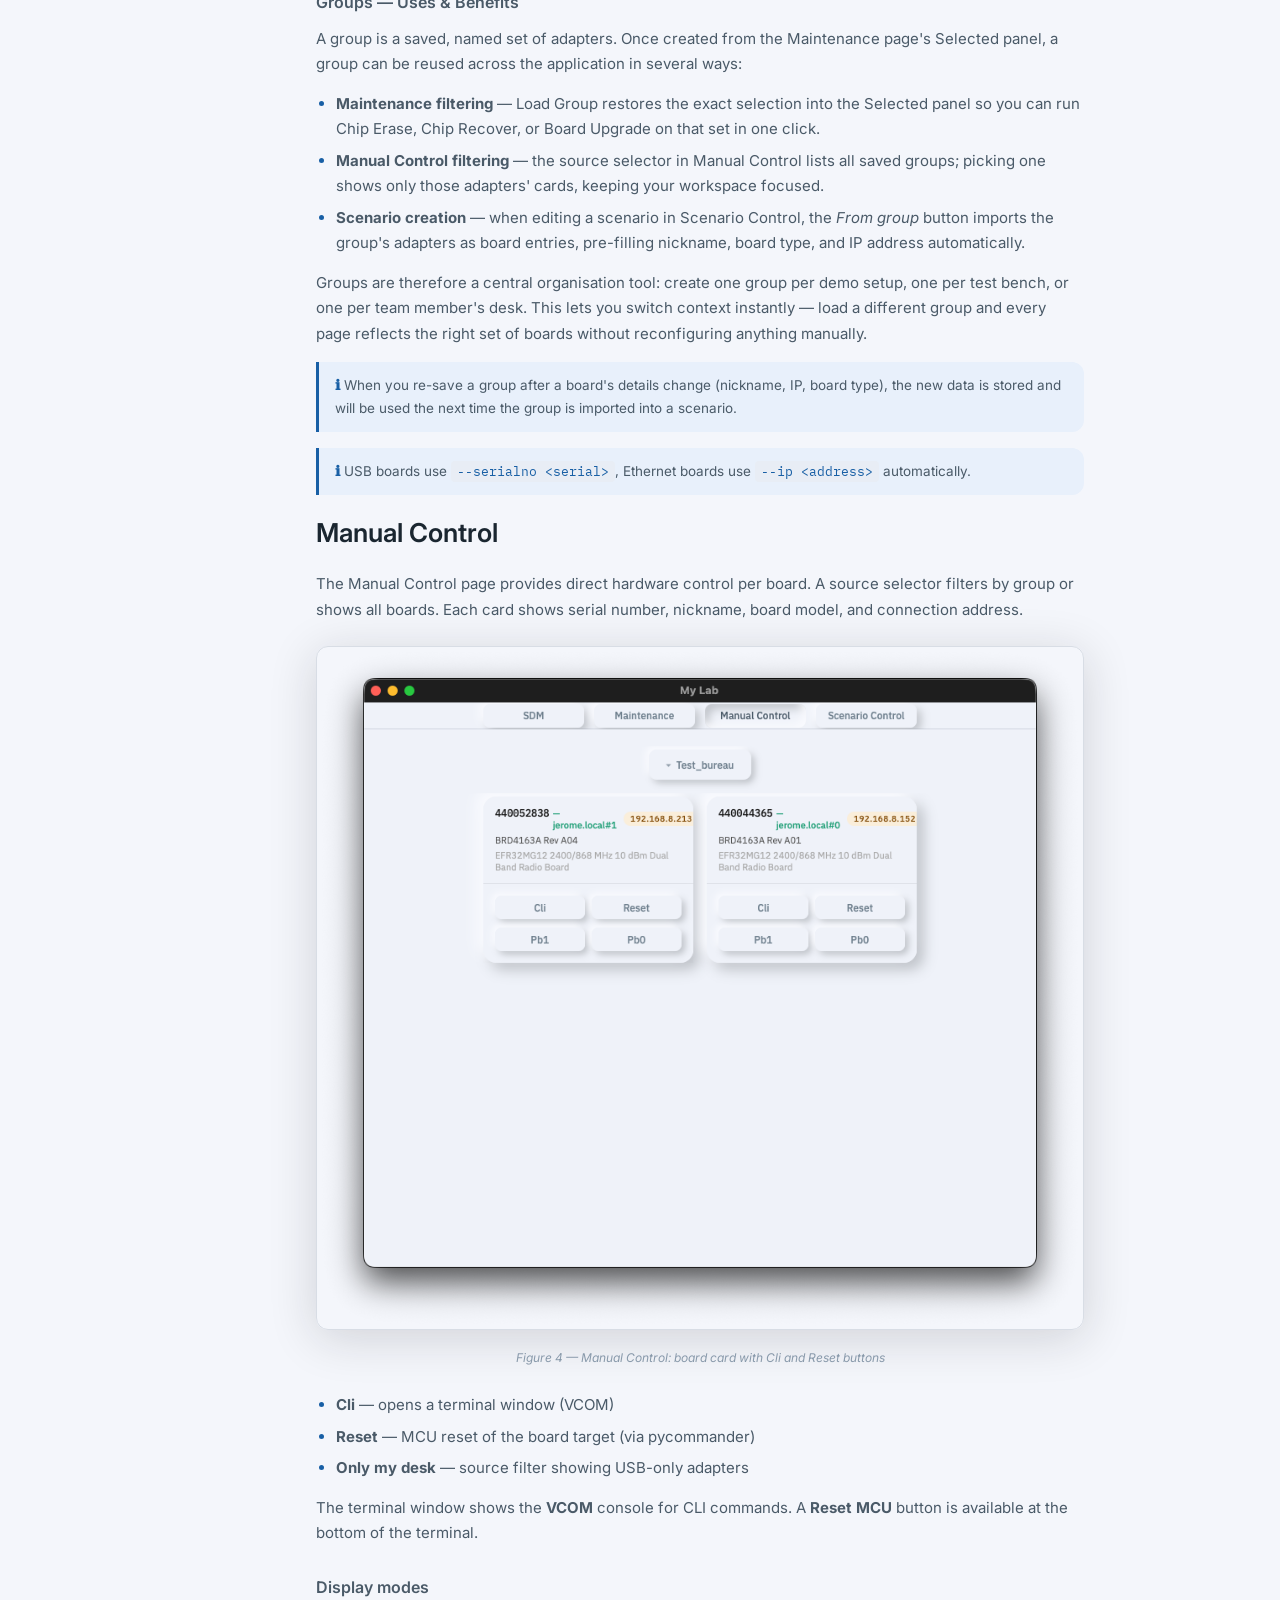
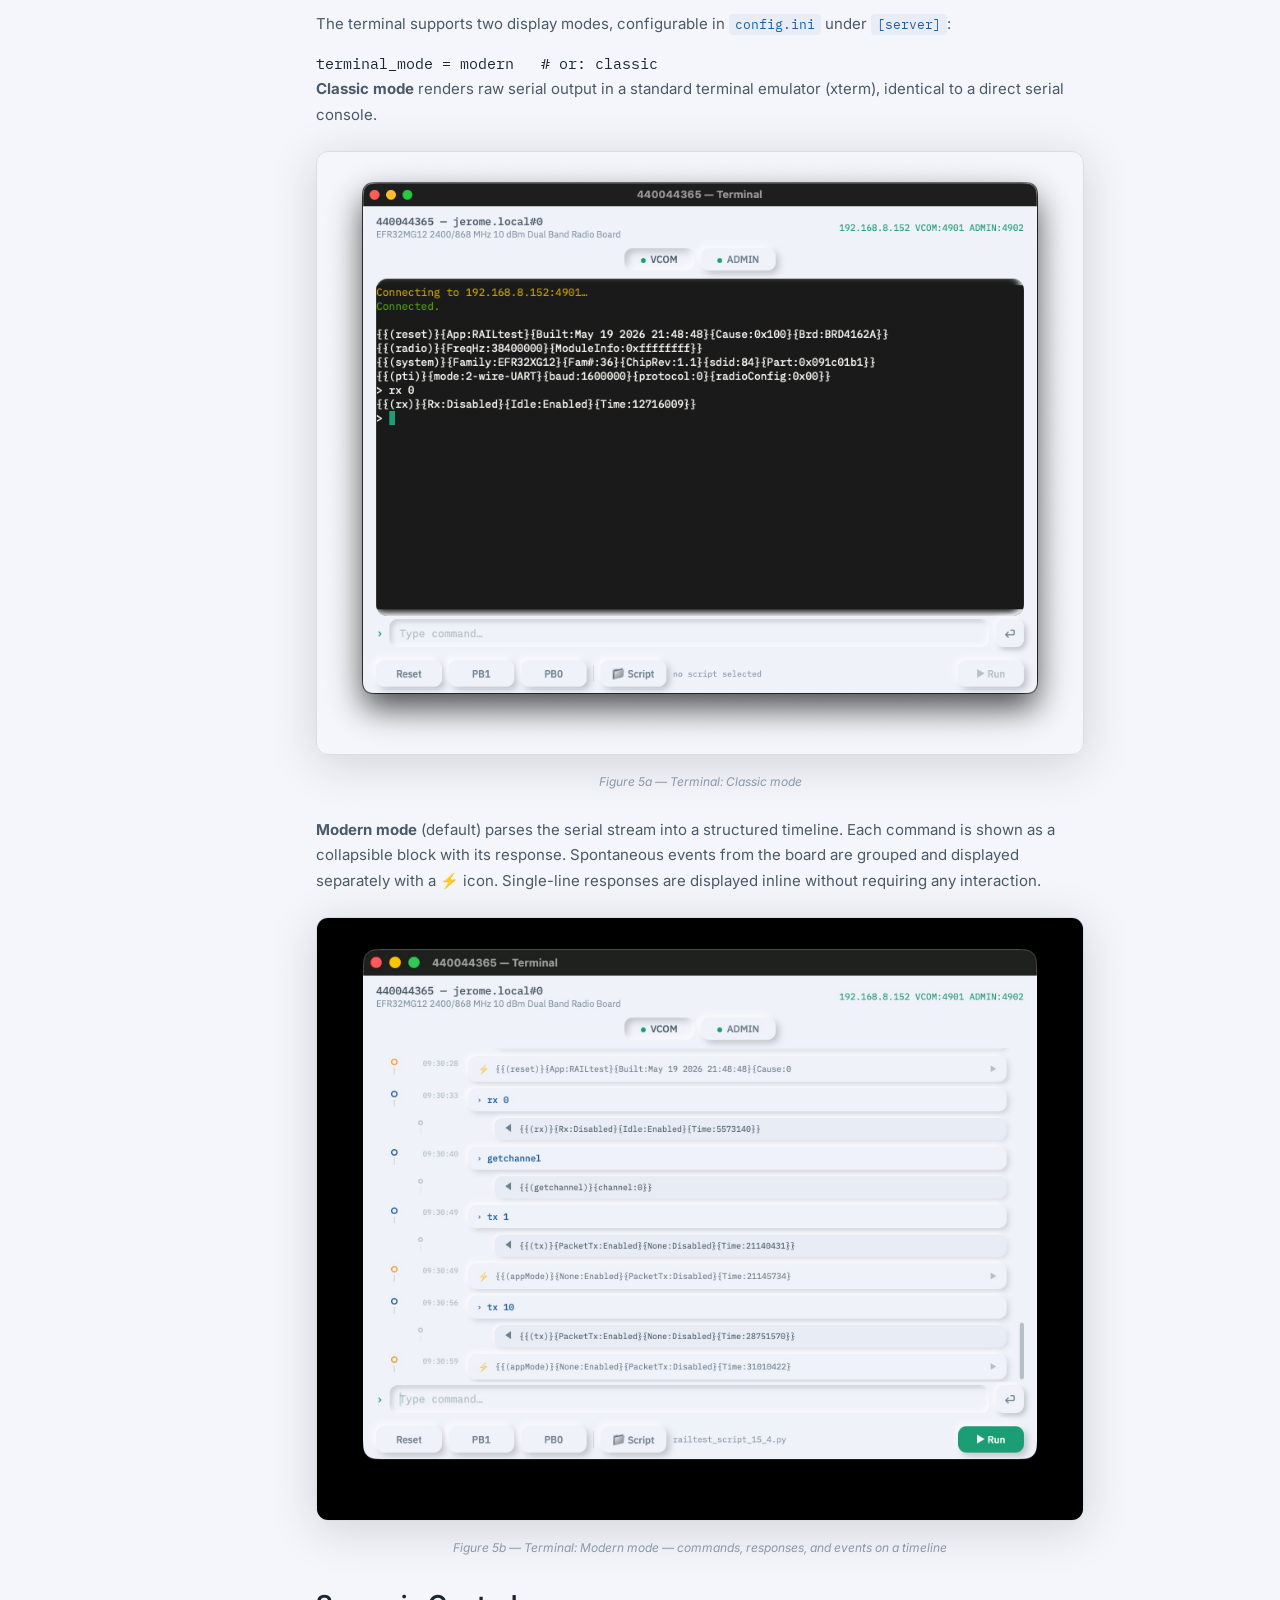
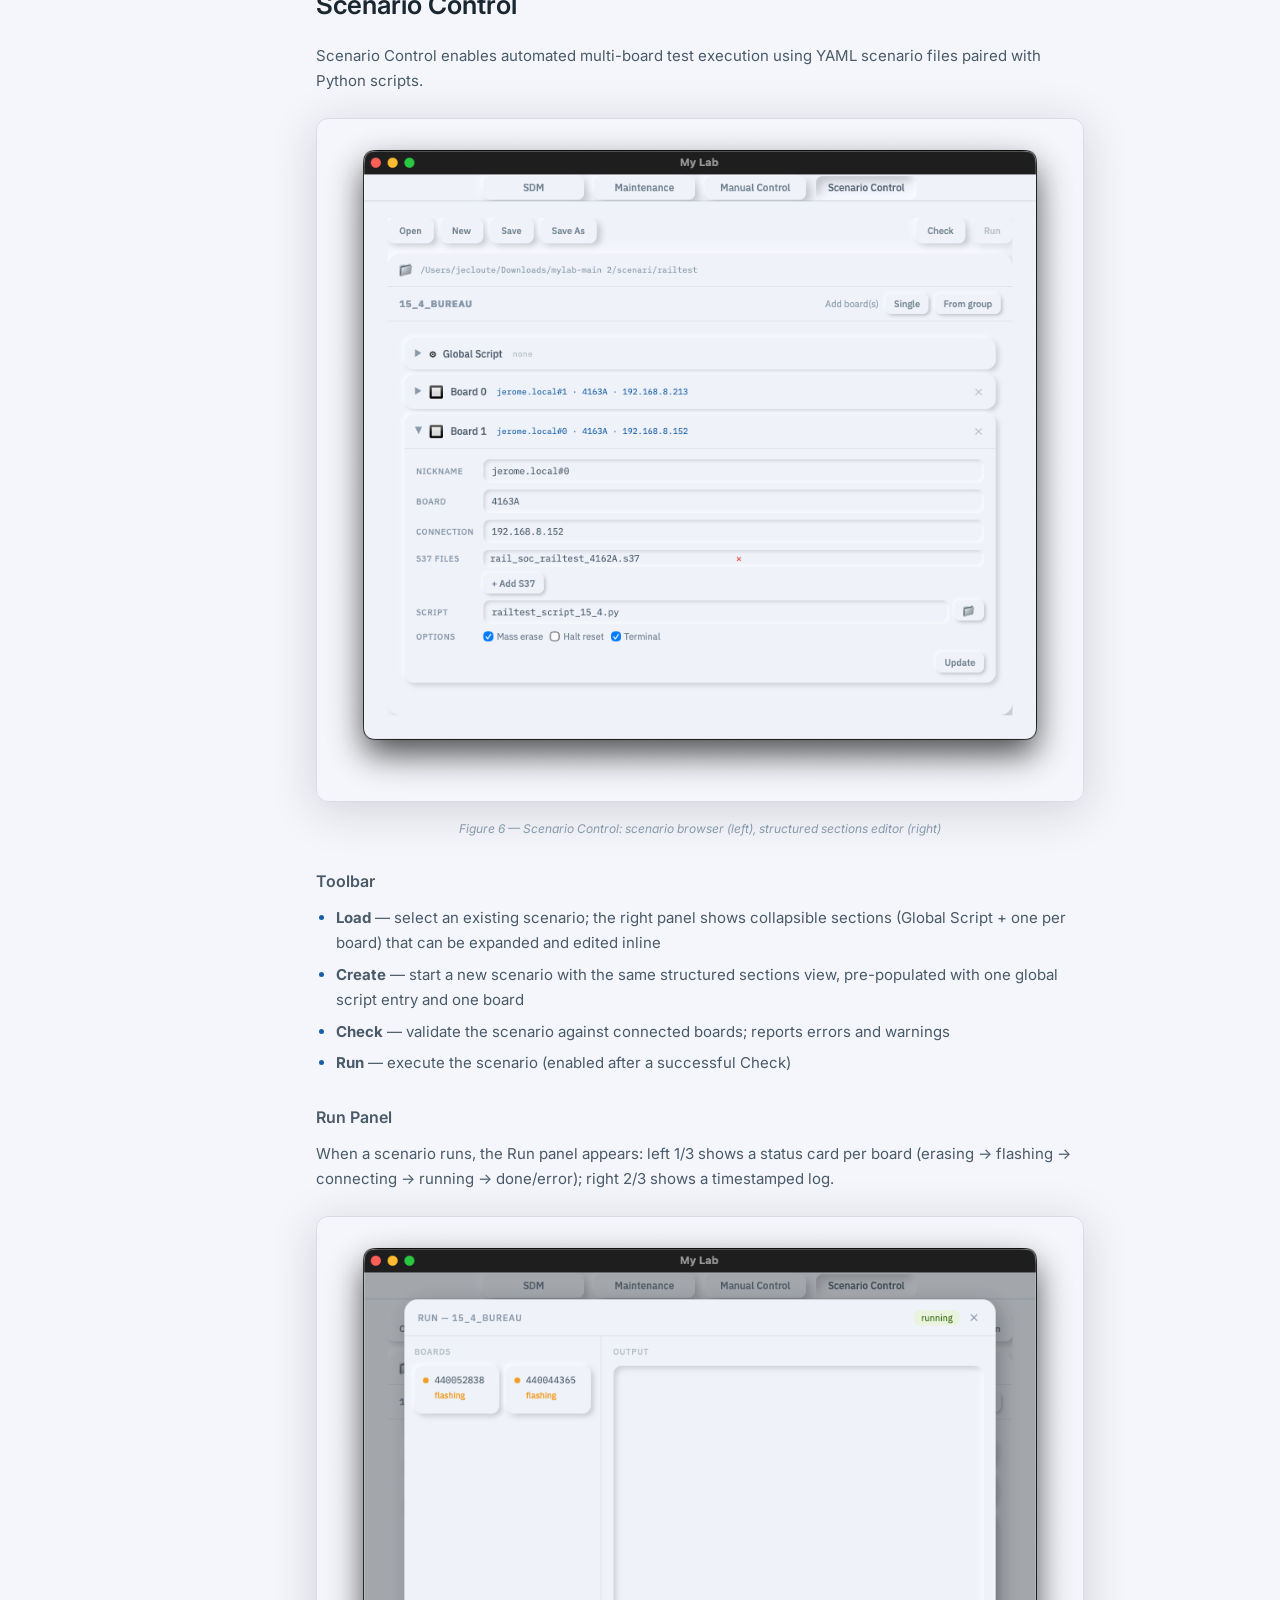
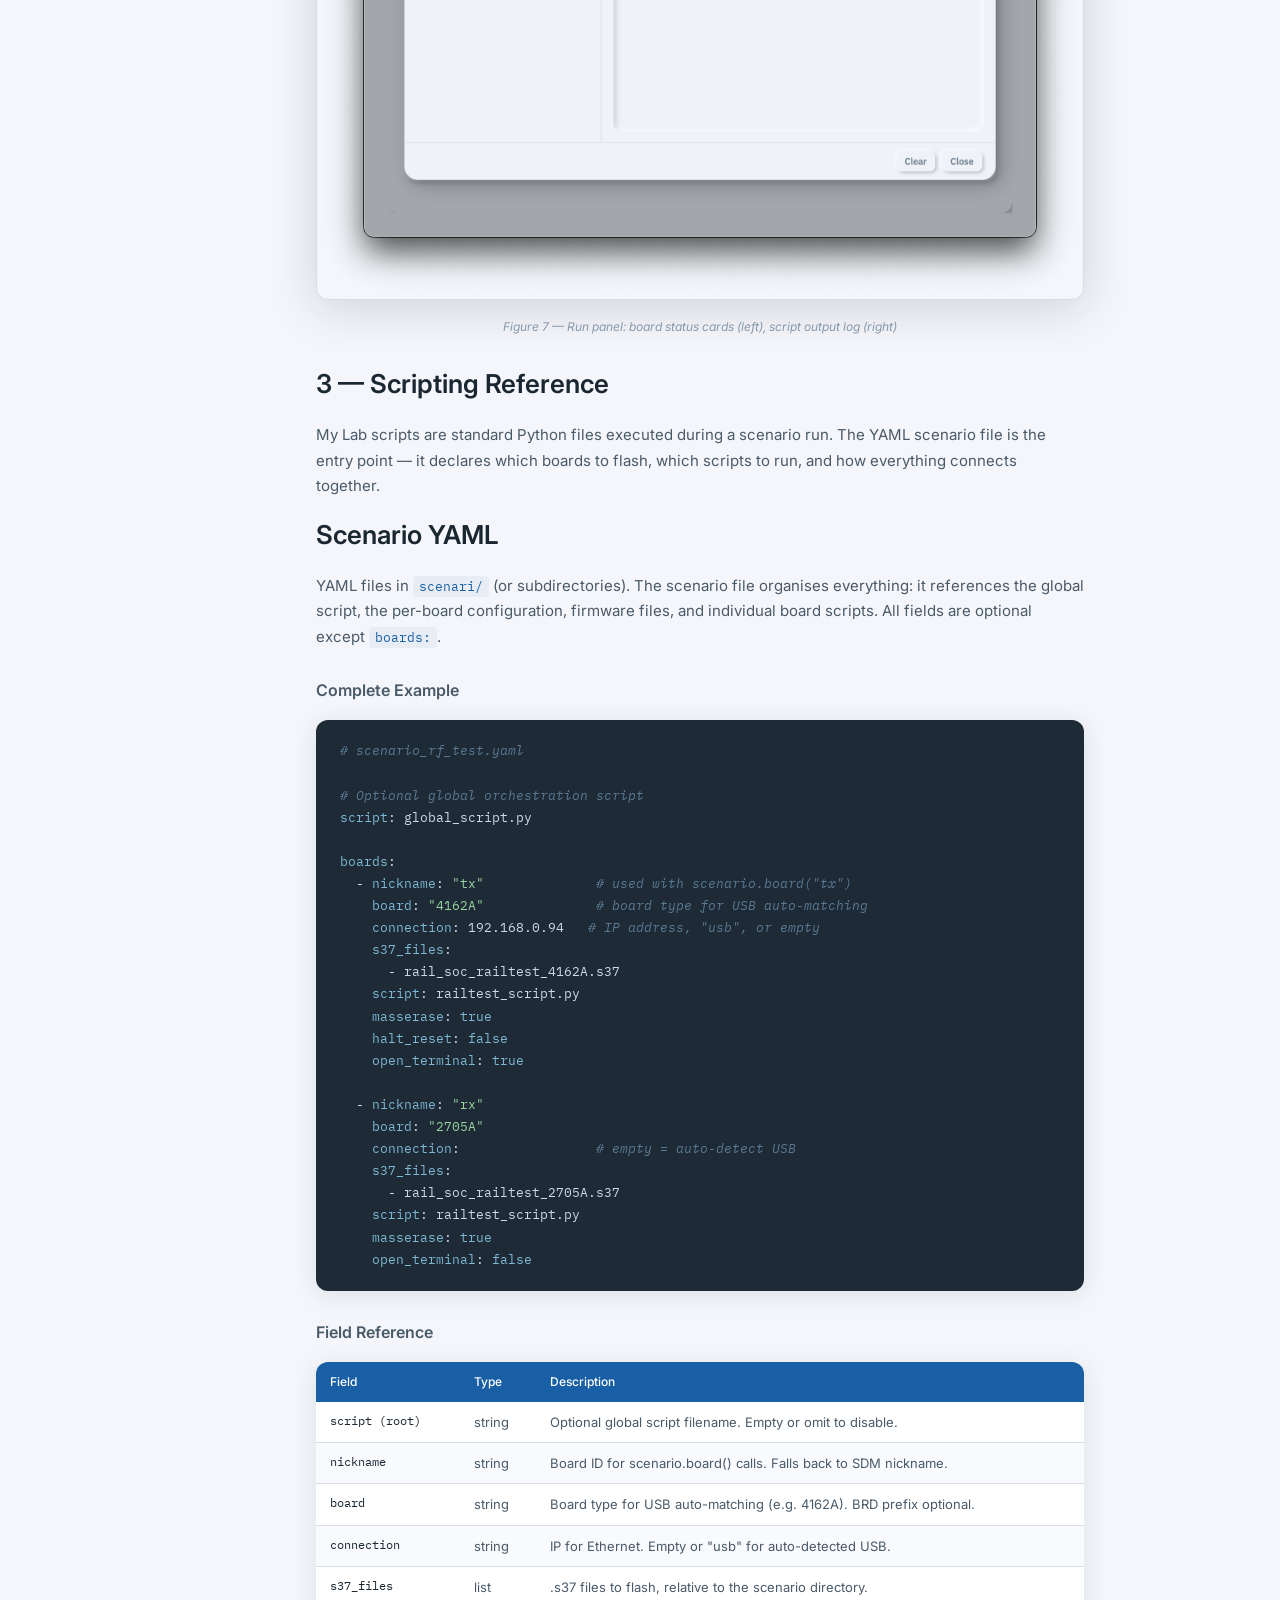
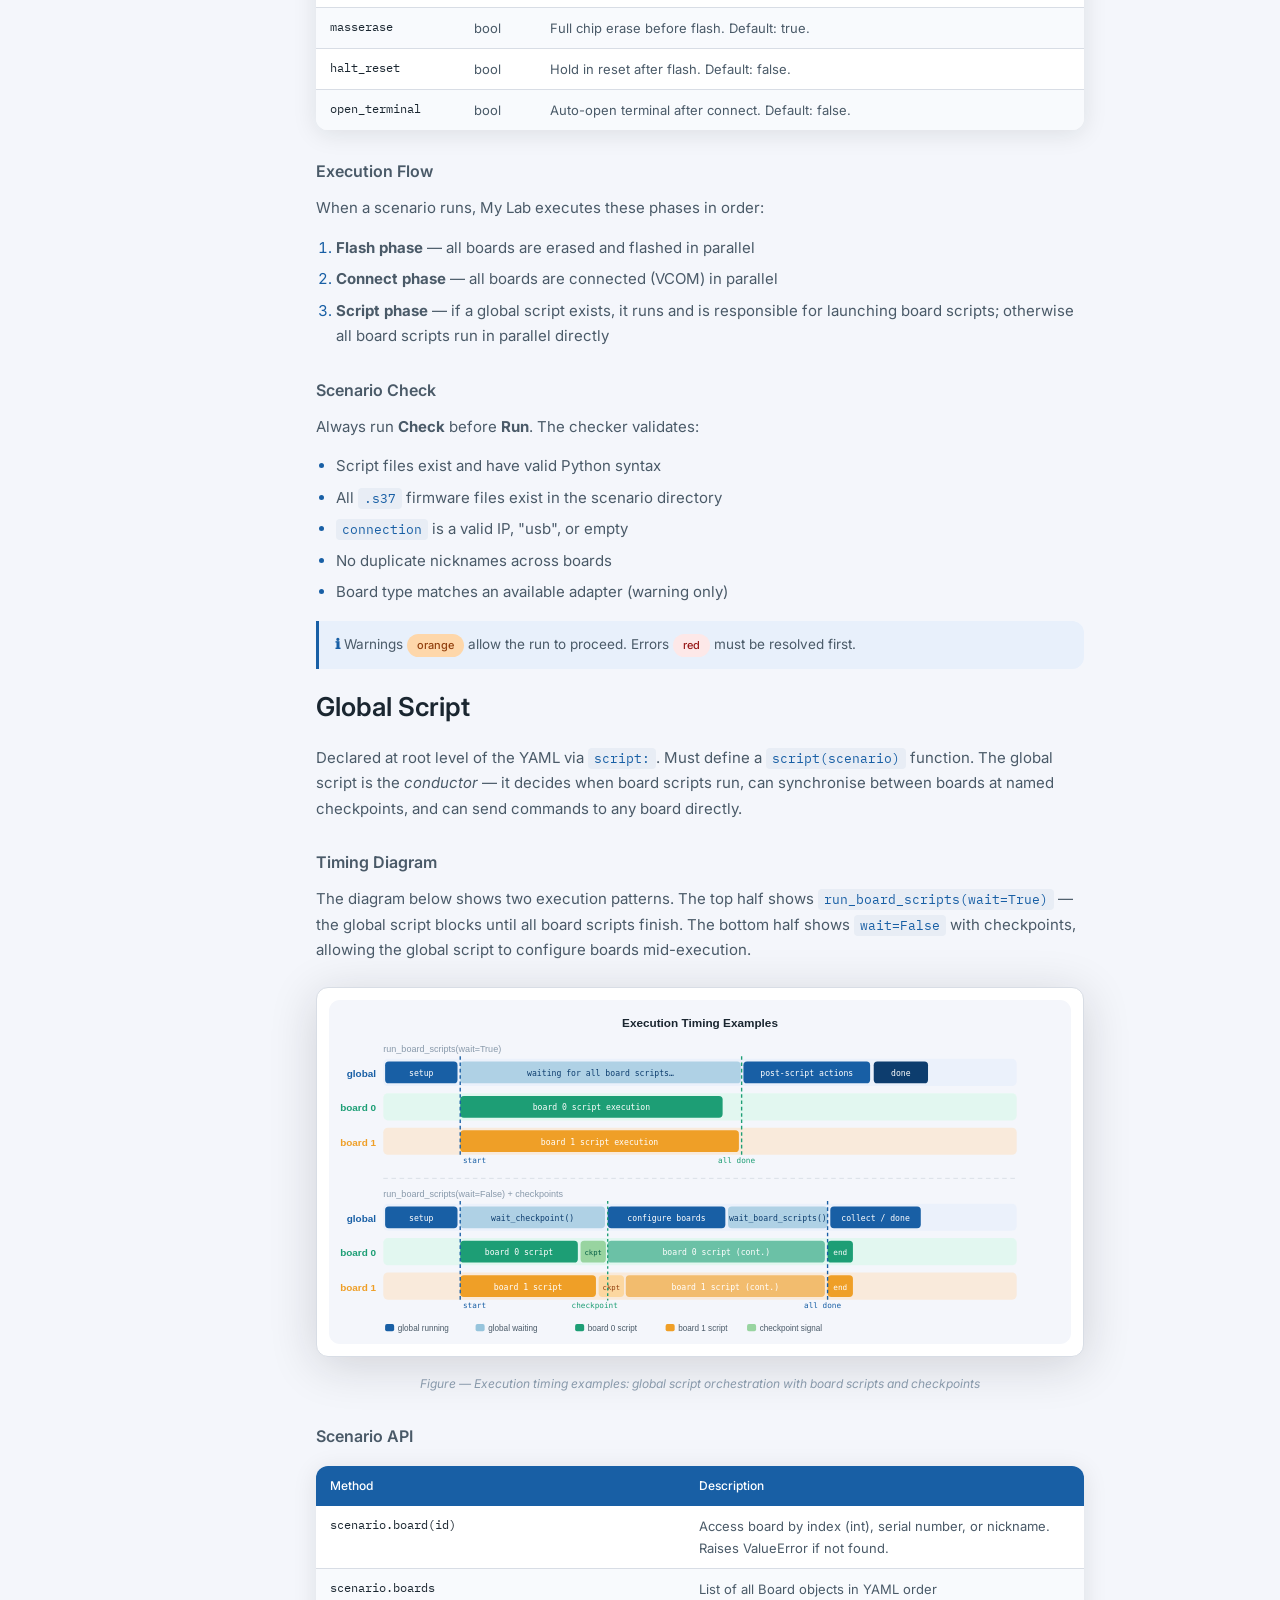
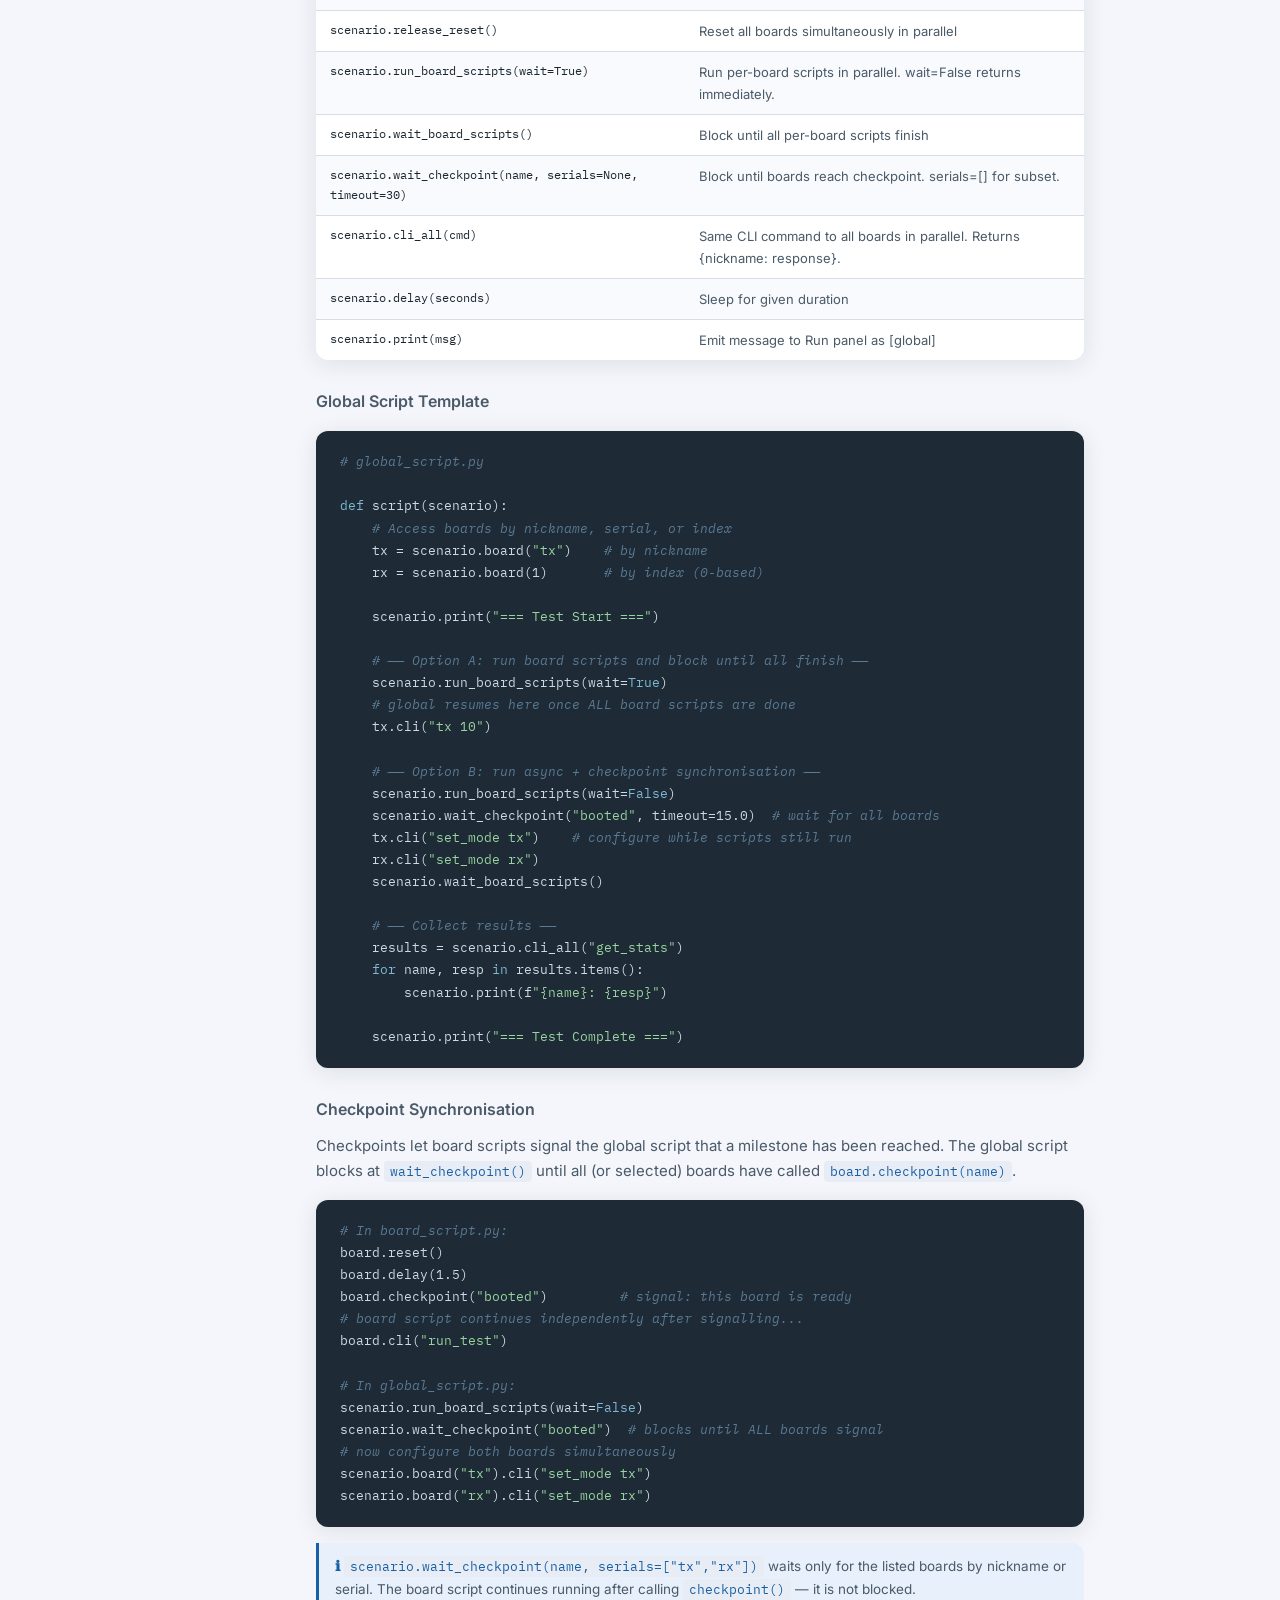
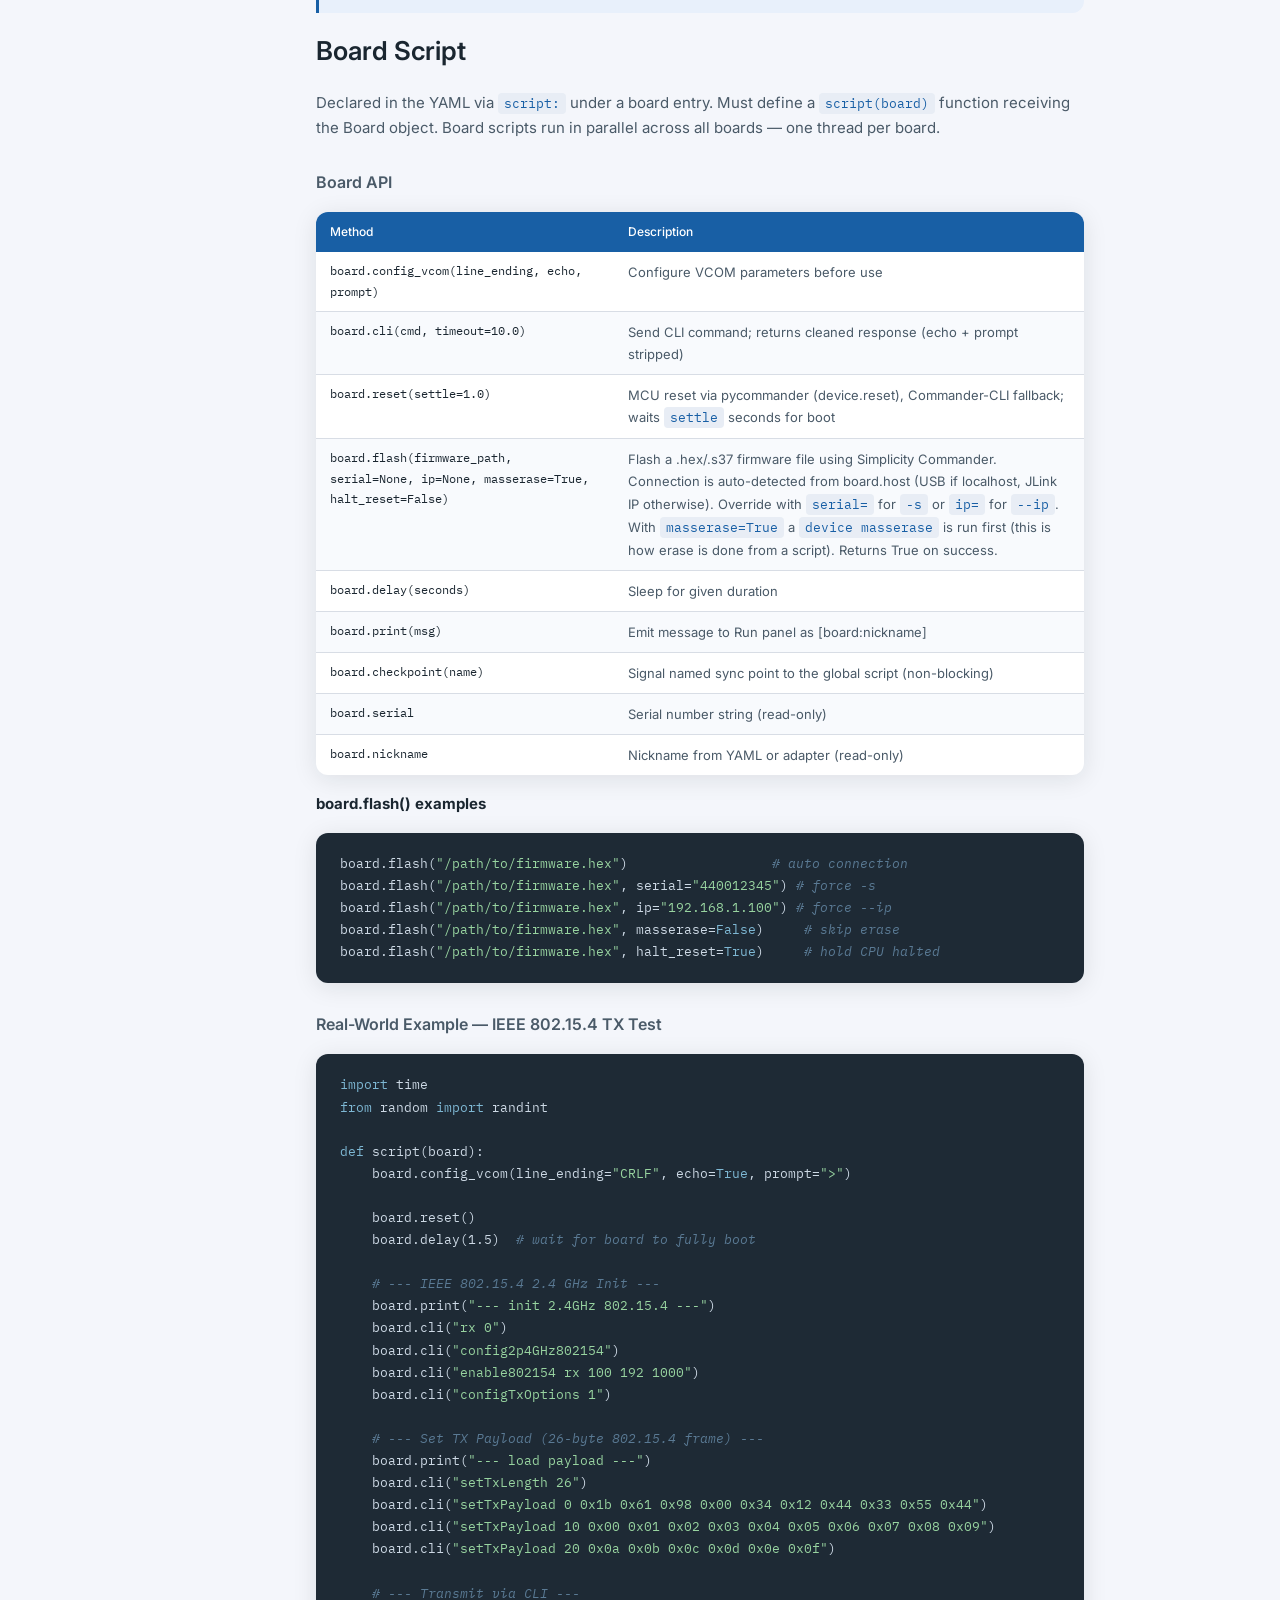
==== commit 48100711: "big clean to remove SDM" ====
--- a/doc/index.html
+++ b/doc/index.html
@@ -475,17 +475,16 @@
 
 <div class="figure">
   <img src="img/img_manual.png" alt="Manual Control page">
-  <figcaption>Figure 4 — Manual Control: board card with Cli, Reset, Pb1, and Pb0 buttons</figcaption>
+  <figcaption>Figure 4 — Manual Control: board card with Cli and Reset buttons</figcaption>
 </div>
 
 <ul>
-  <li><strong>Cli</strong> — opens a terminal window (VCOM + ADMIN tabs)</li>
-  <li><strong>Reset</strong> — immediate hardware reset of the board target</li>
-  <li><strong>Pb1 / Pb0</strong> — simulates push button press and release</li>
+  <li><strong>Cli</strong> — opens a terminal window (VCOM)</li>
+  <li><strong>Reset</strong> — MCU reset of the board target (via pycommander)</li>
   <li><strong>Only my desk</strong> — source filter showing USB-only adapters</li>
 </ul>
 
-<p>The terminal window shows two tabs: <strong>VCOM</strong> for CLI commands and <strong>ADMIN</strong> for the J-Link admin interface. Hardware control buttons (Reset, PB0, PB1) are also available at the bottom of the terminal.</p>
+<p>The terminal window shows the <strong>VCOM</strong> console for CLI commands. A <strong>Reset MCU</strong> button is available at the bottom of the terminal.</p>
 
 <h3>Display modes</h3>
 <p>The terminal supports two display modes, configurable in <code>config.ini</code> under <code>[server]</code>:</p>
@@ -588,7 +587,7 @@
 <p>When a scenario runs, My Lab executes these phases in order:</p>
 <ol>
   <li><strong>Flash phase</strong> — all boards are erased and flashed in parallel</li>
-  <li><strong>Connect phase</strong> — all boards are connected (VCOM + ADMIN) in parallel</li>
+  <li><strong>Connect phase</strong> — all boards are connected (VCOM) in parallel</li>
   <li><strong>Script phase</strong> — if a global script exists, it runs and is responsible for launching board scripts; otherwise all board scripts run in parallel directly</li>
 </ol>
 
@@ -688,17 +687,14 @@
   <thead><tr><th>Method</th><th>Description</th></tr></thead>
   <tbody>
     <tr><td>board.config_vcom(line_ending, echo, prompt)</td><td>Configure VCOM parameters before use</td></tr>
-    <tr><td>board.config_admin(line_ending, echo, prompt)</td><td>Configure Admin parameters before use</td></tr>
     <tr><td>board.cli(cmd, timeout=10.0)</td><td>Send CLI command; returns cleaned response (echo + prompt stripped)</td></tr>
-    <tr><td>board.admin(cmd, timeout=10.0)</td><td>Send Admin command; returns response string</td></tr>
-    <tr><td>board.reset()</td><td>Hardware reset via Admin; waits 1s for boot</td></tr>
-    <tr><td>board.flash(firmware_path, serial=None, ip=None, masserase=True, halt_reset=False)</td><td>Flash a .hex/.s37 firmware file using Simplicity Commander. Connection is auto-detected from board.host (USB if localhost, JLink IP otherwise). Override with <code>serial=</code> for <code>-s</code> or <code>ip=</code> for <code>--ip</code>. Returns True on success.</td></tr>
-    <tr><td>board.button(pb, duration=0.1)</td><td>Press push button pb (0 or 1) for given duration</td></tr>
+    <tr><td>board.reset(settle=1.0)</td><td>MCU reset via pycommander (device.reset), Commander-CLI fallback; waits <code>settle</code> seconds for boot</td></tr>
+    <tr><td>board.flash(firmware_path, serial=None, ip=None, masserase=True, halt_reset=False)</td><td>Flash a .hex/.s37 firmware file using Simplicity Commander. Connection is auto-detected from board.host (USB if localhost, JLink IP otherwise). Override with <code>serial=</code> for <code>-s</code> or <code>ip=</code> for <code>--ip</code>. With <code>masserase=True</code> a <code>device masserase</code> is run first (this is how erase is done from a script). Returns True on success.</td></tr>
     <tr><td>board.delay(seconds)</td><td>Sleep for given duration</td></tr>
     <tr><td>board.print(msg)</td><td>Emit message to Run panel as [board:nickname]</td></tr>
     <tr><td>board.checkpoint(name)</td><td>Signal named sync point to the global script (non-blocking)</td></tr>
     <tr><td>board.serial</td><td>Serial number string (read-only)</td></tr>
-    <tr><td>board.nickname</td><td>Nickname from YAML or SDM (read-only)</td></tr>
+    <tr><td>board.nickname</td><td>Nickname from YAML or adapter (read-only)</td></tr>
   </tbody>
 </table>
 
@@ -735,11 +731,7 @@
 
     <span class="c"># --- Transmit via CLI ---</span>
     board.print(<span class="s">"--- send 1 packet using CLI ---"</span>)
-    board.cli(<span class="s">"tx 1"</span>)
-
-    <span class="c"># --- Transmit via button press ---</span>
-    board.print(<span class="s">"--- send 1 packet using button ---"</span>)
-    board.button(0, 0.3)</pre></div>
+    board.cli(<span class="s">"tx 1"</span>)</pre></div>
 
 <h3>Working with Responses</h3>
 <p>Board scripts are standard Python — the full Python standard library is available. Board CLI responses use the format <code>{{key:value}}</code> and can be processed with any Python technique:</p>
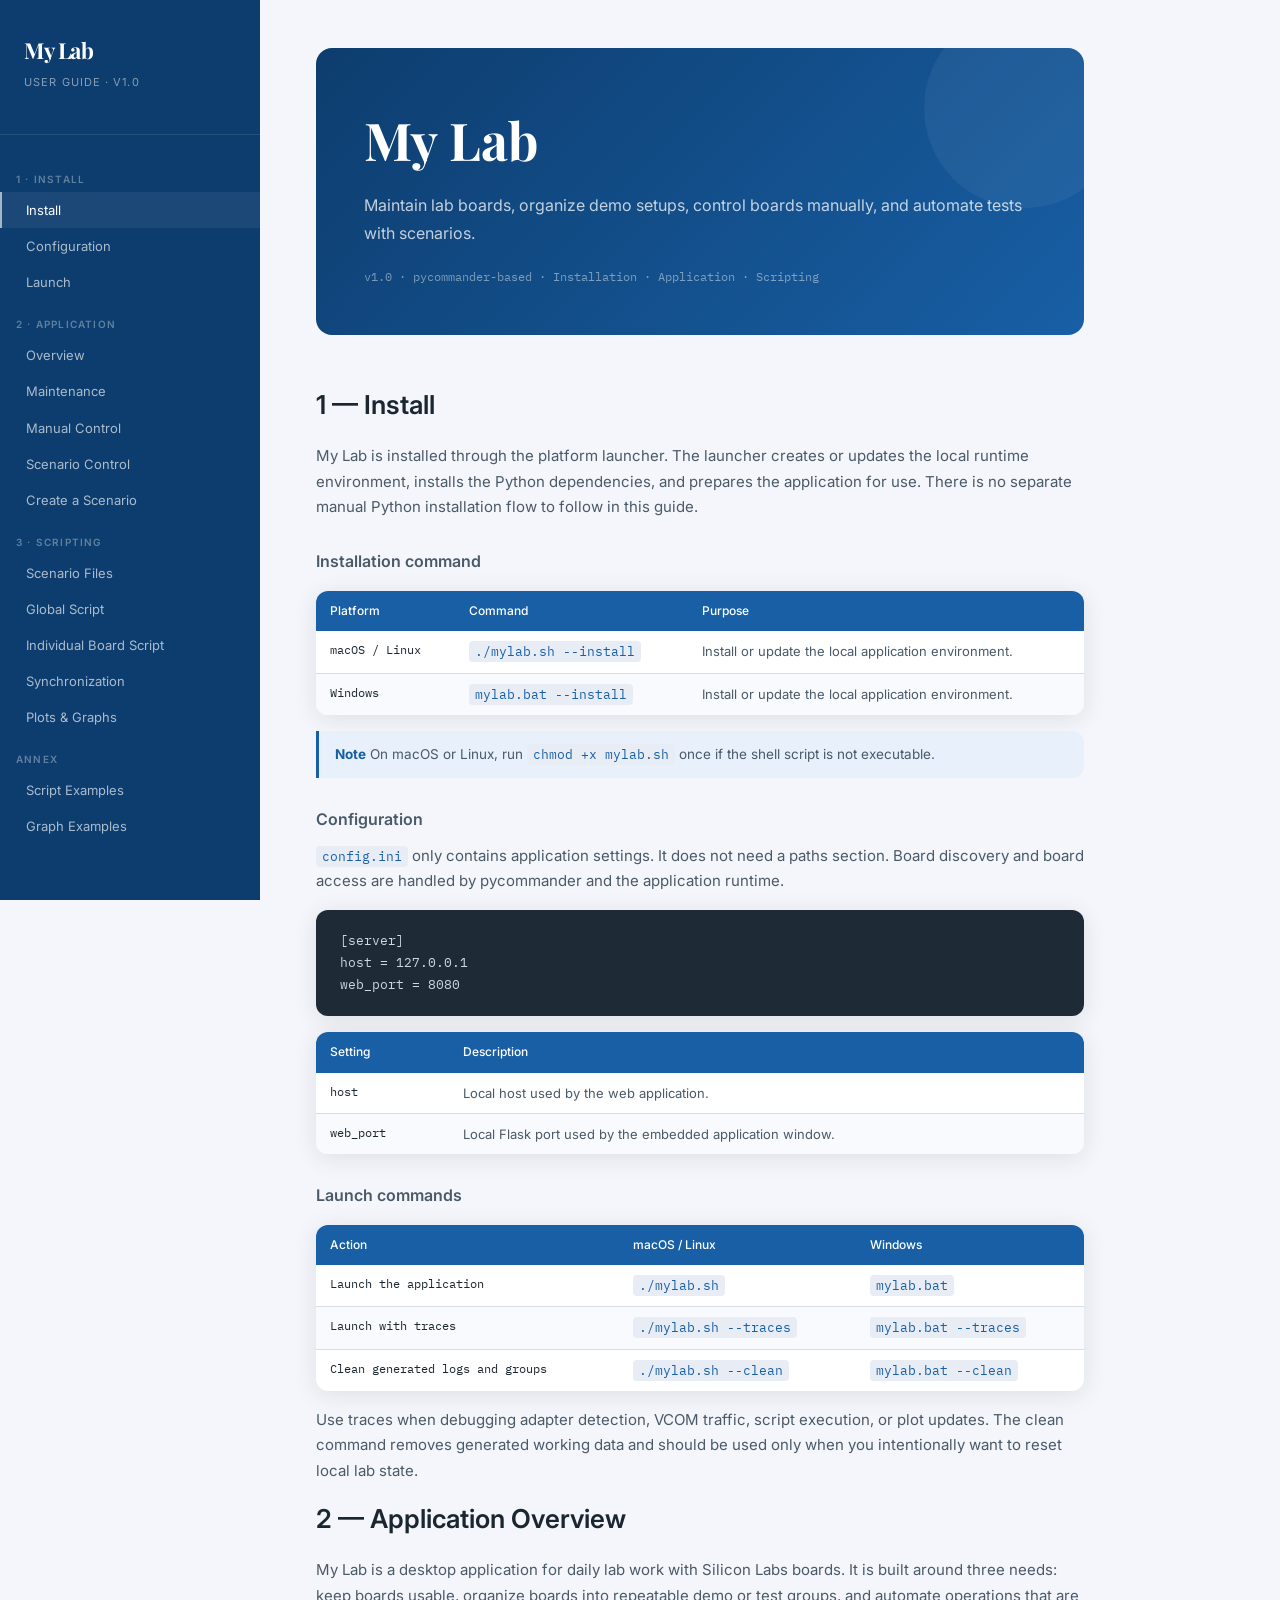
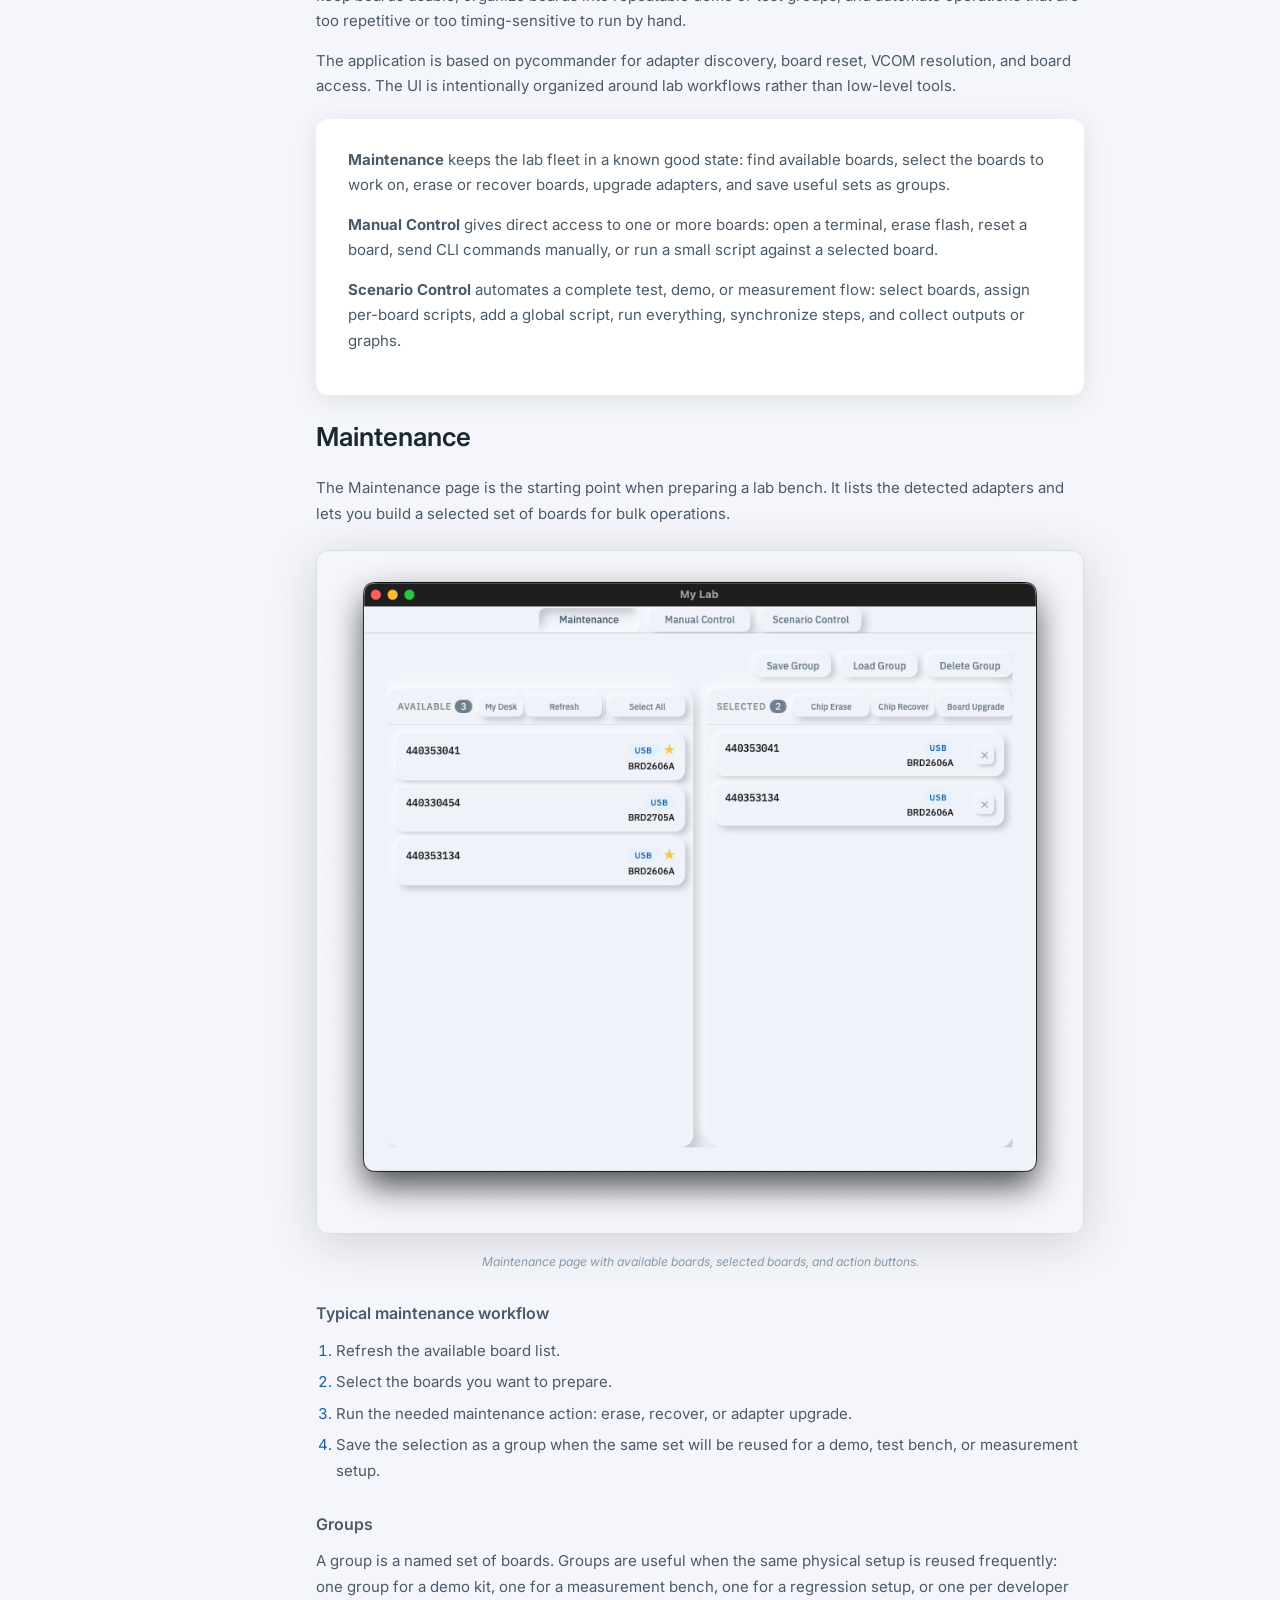
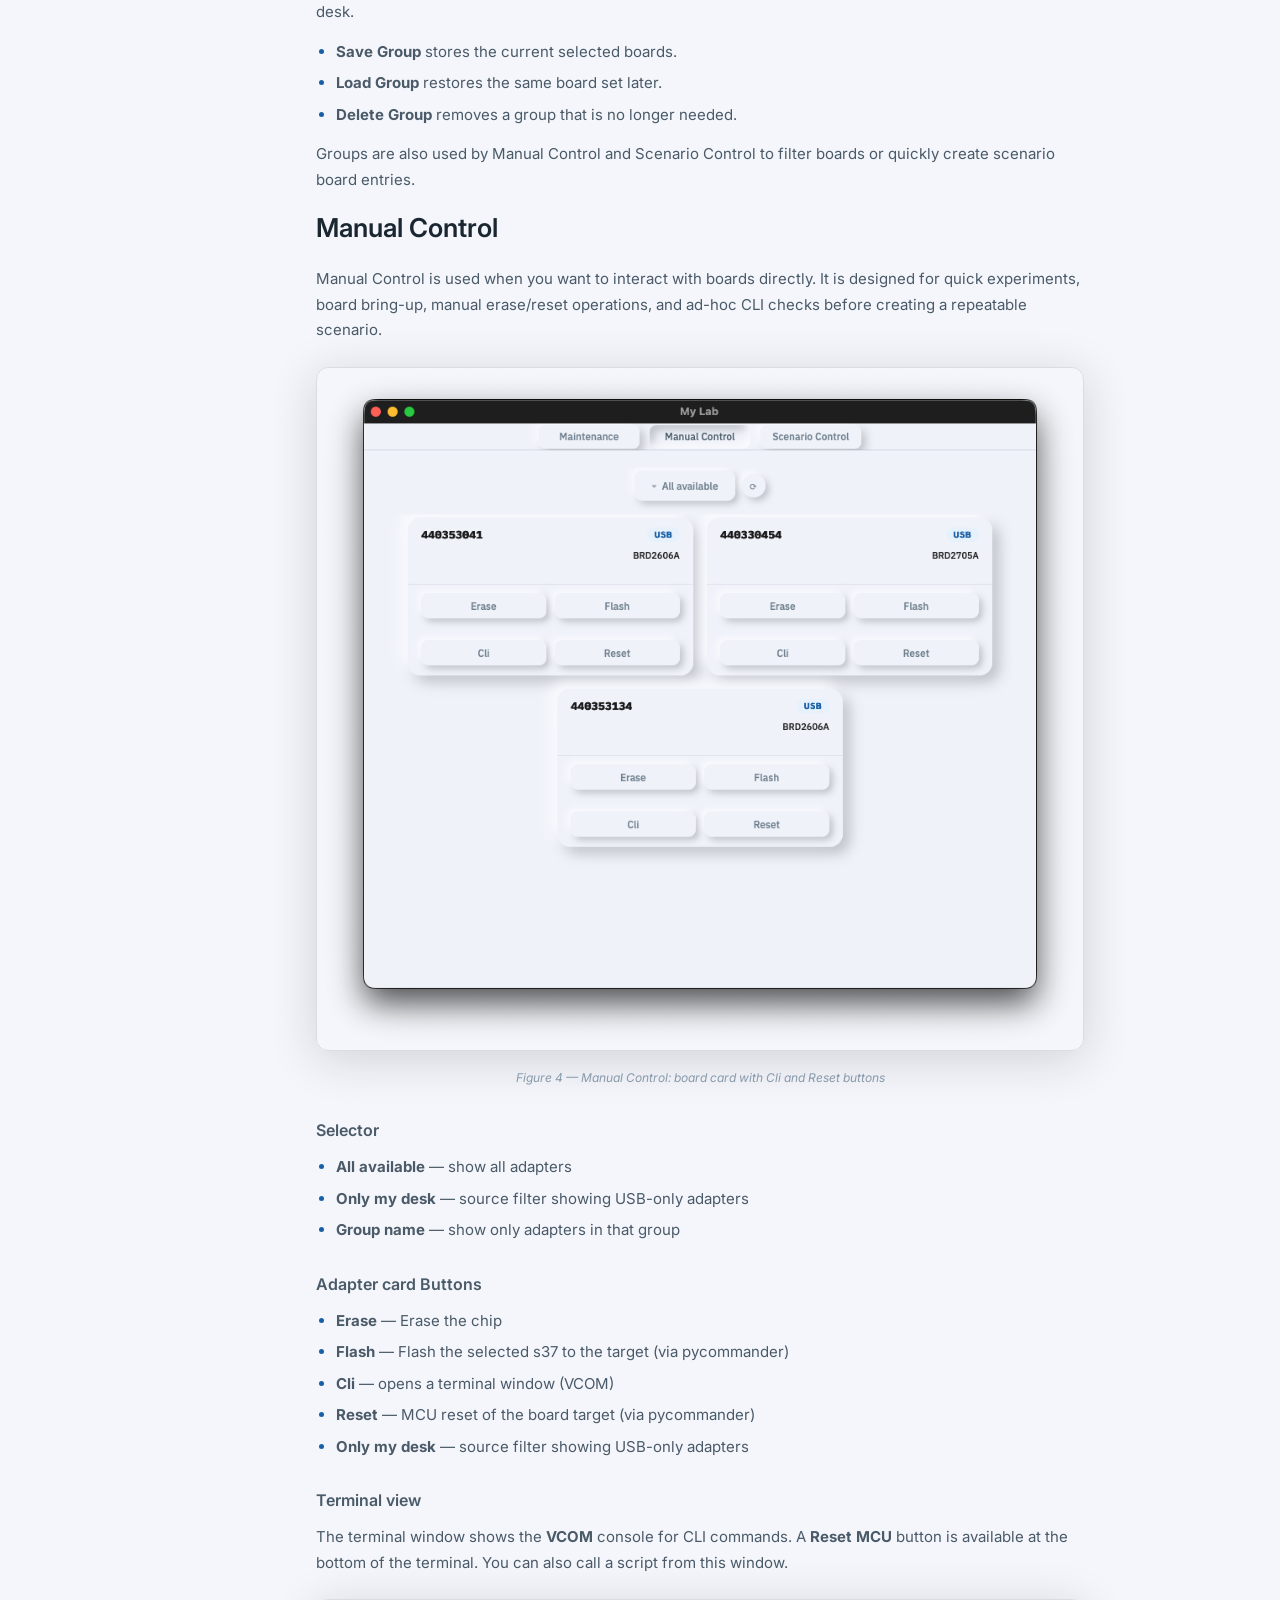
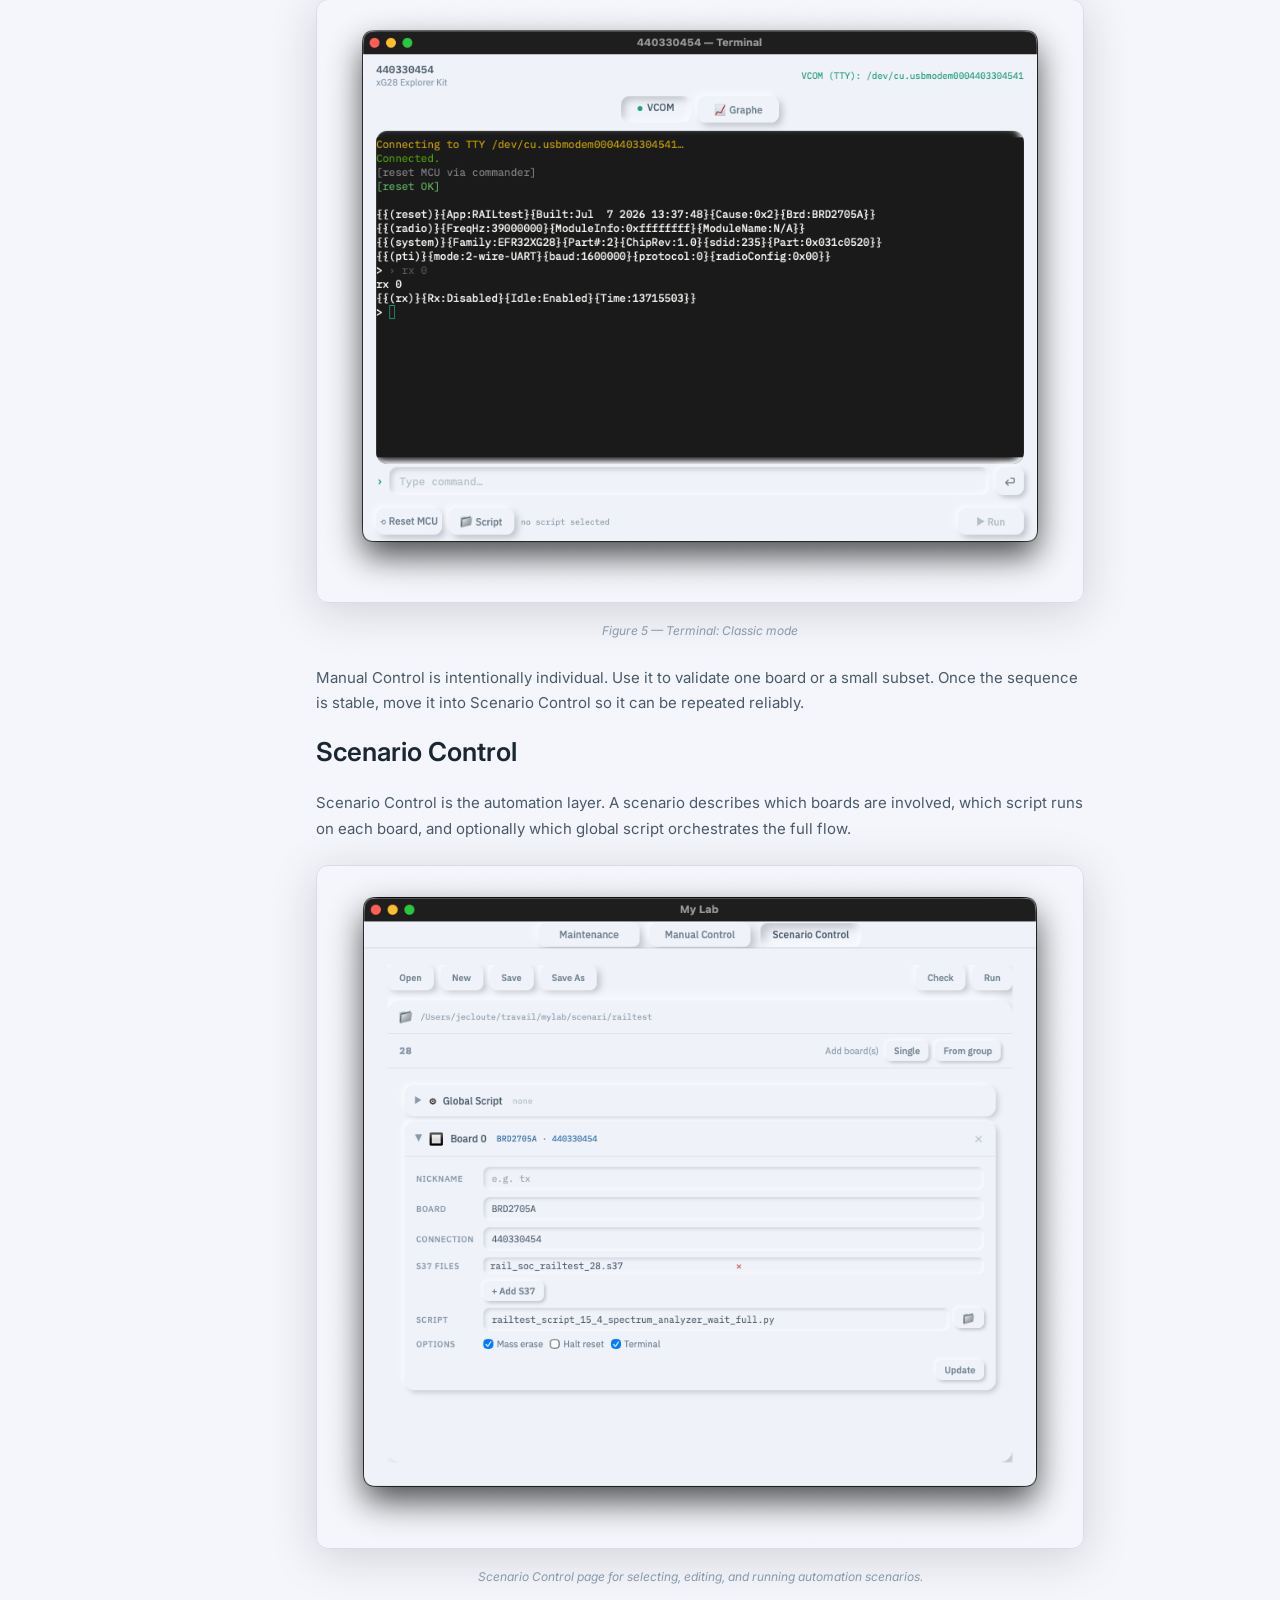
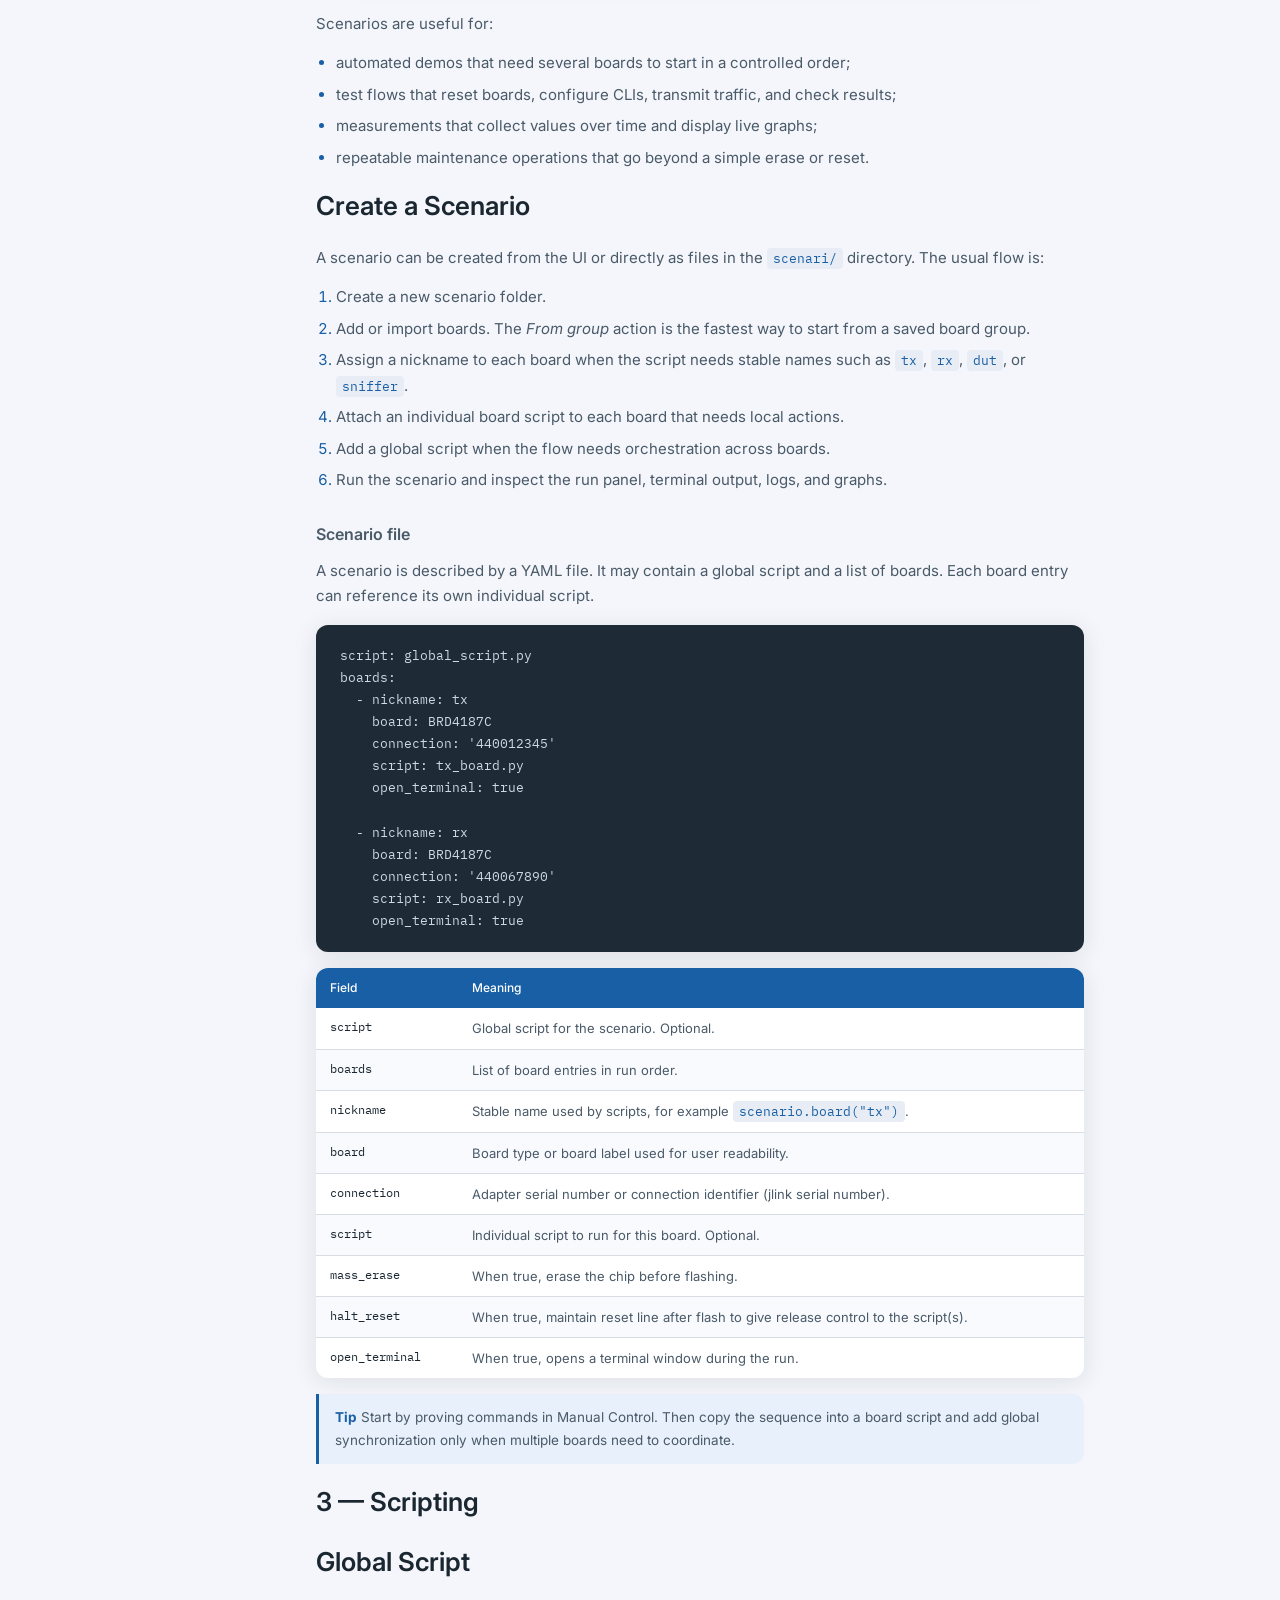
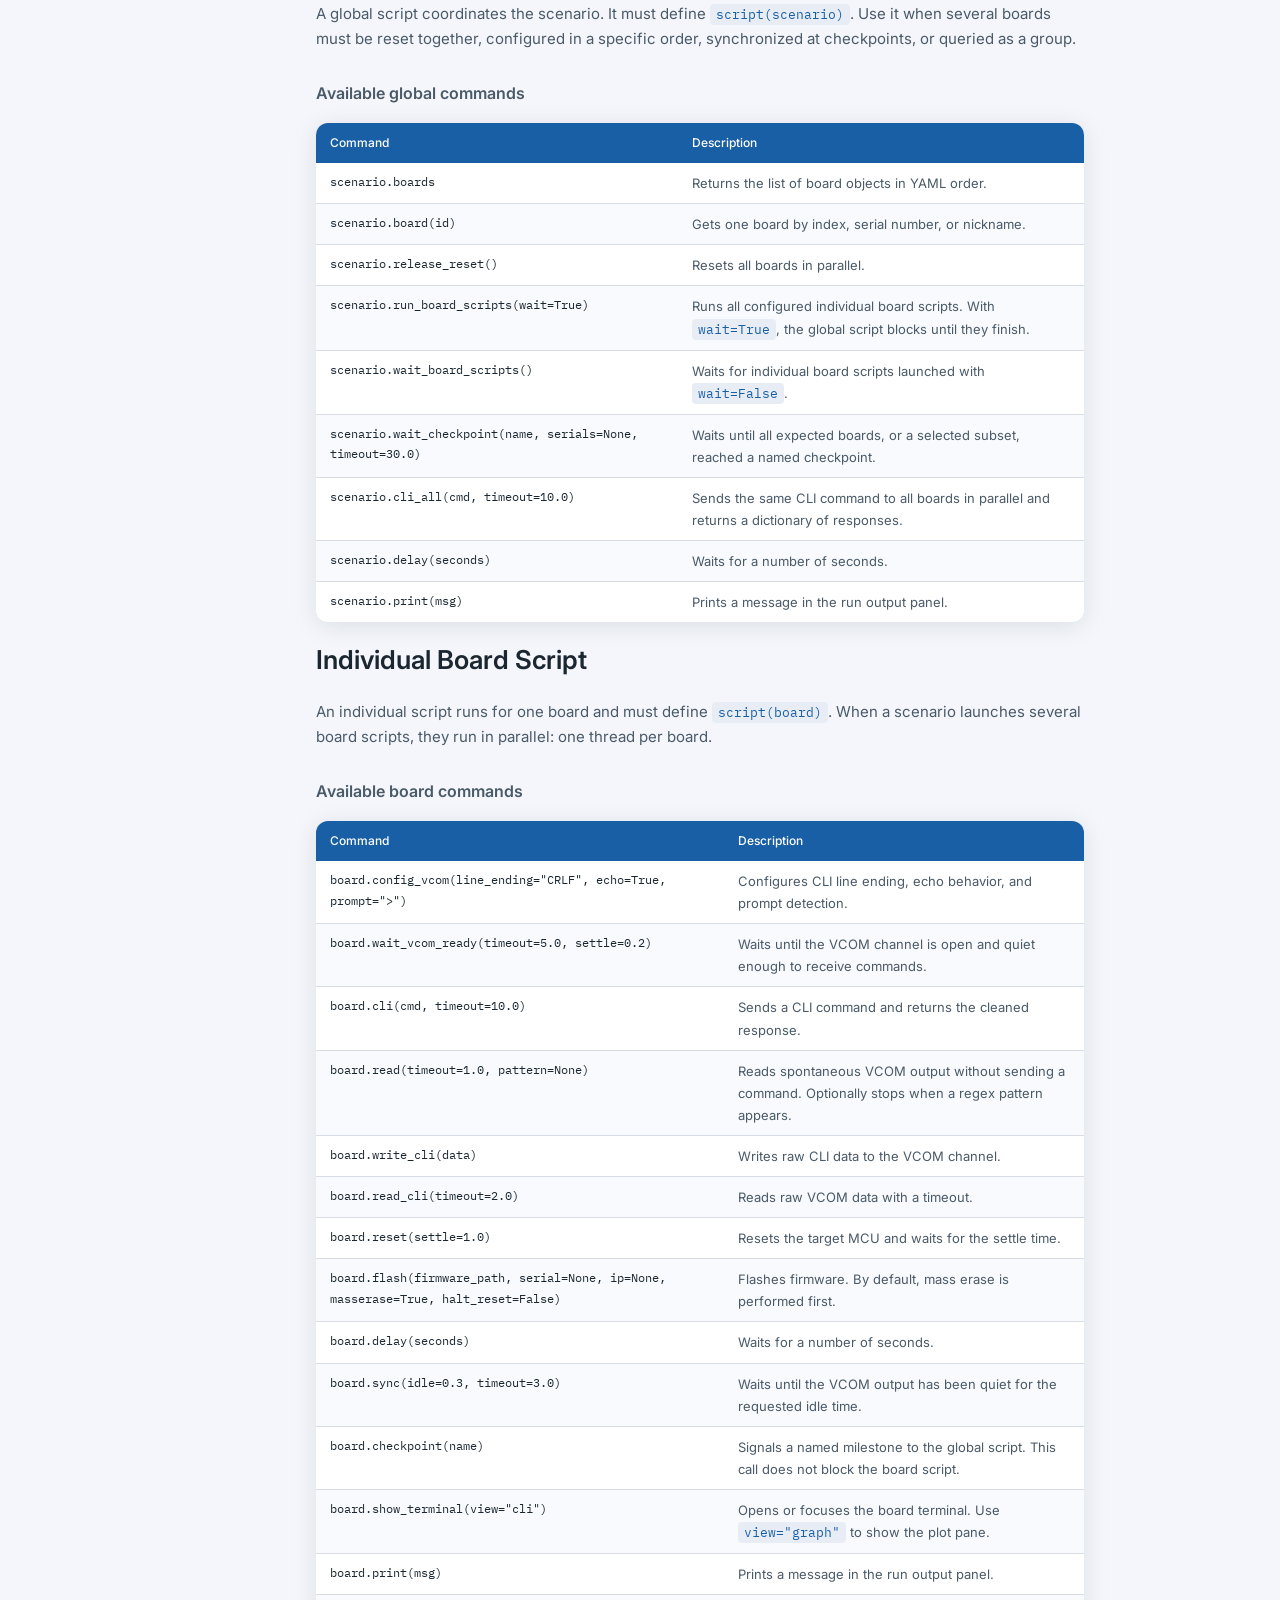
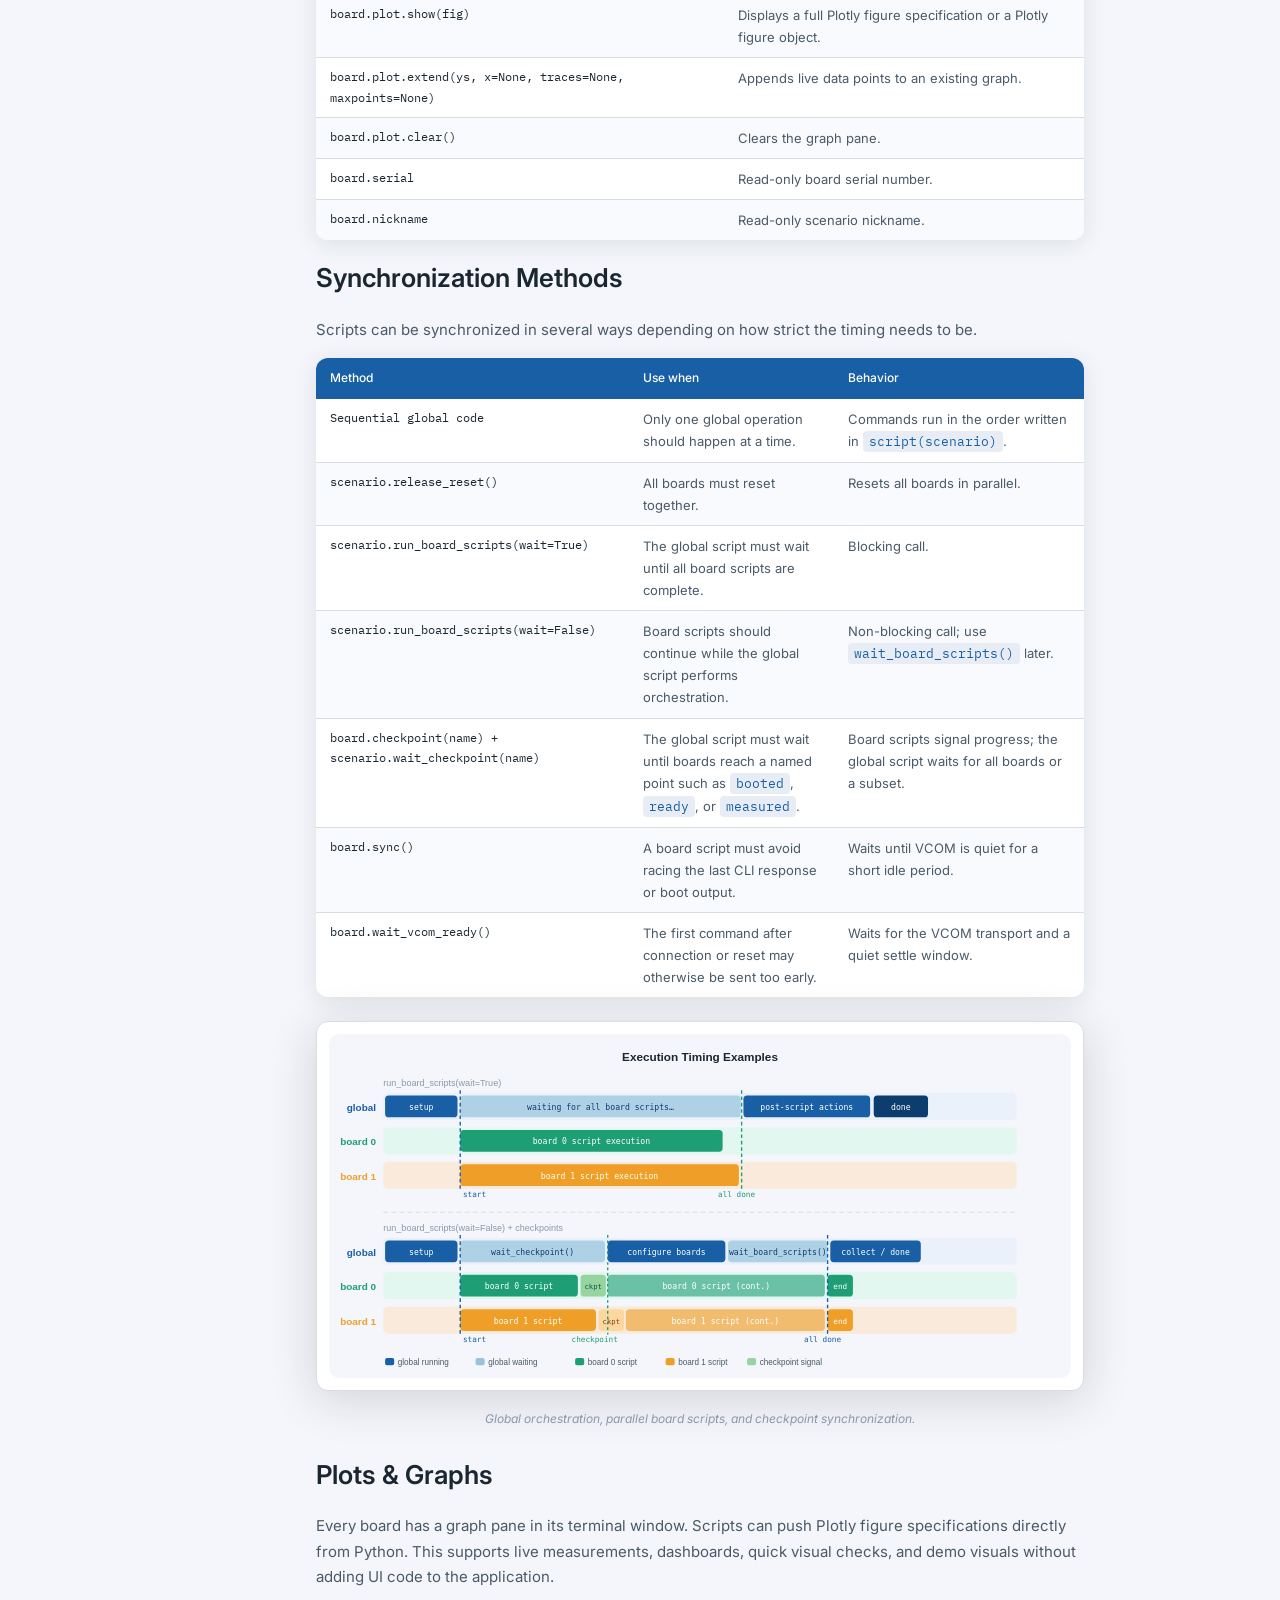
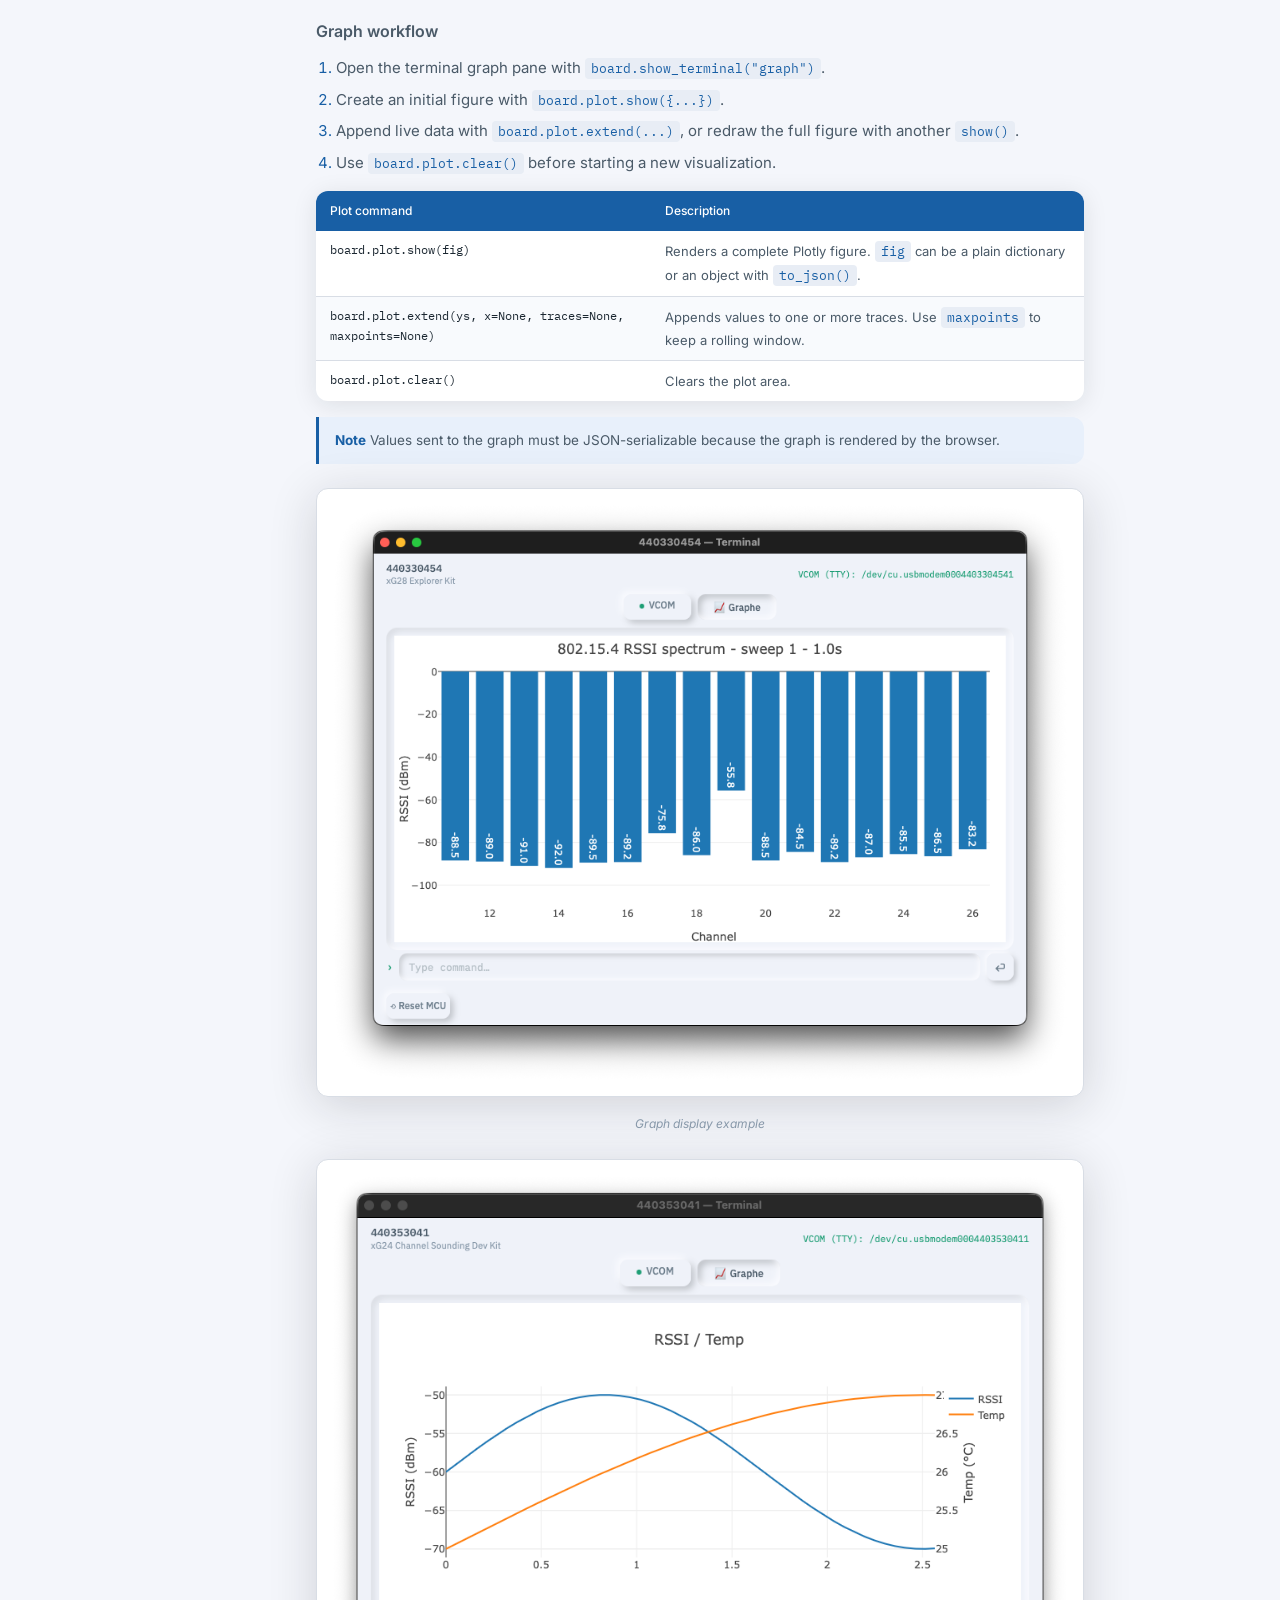
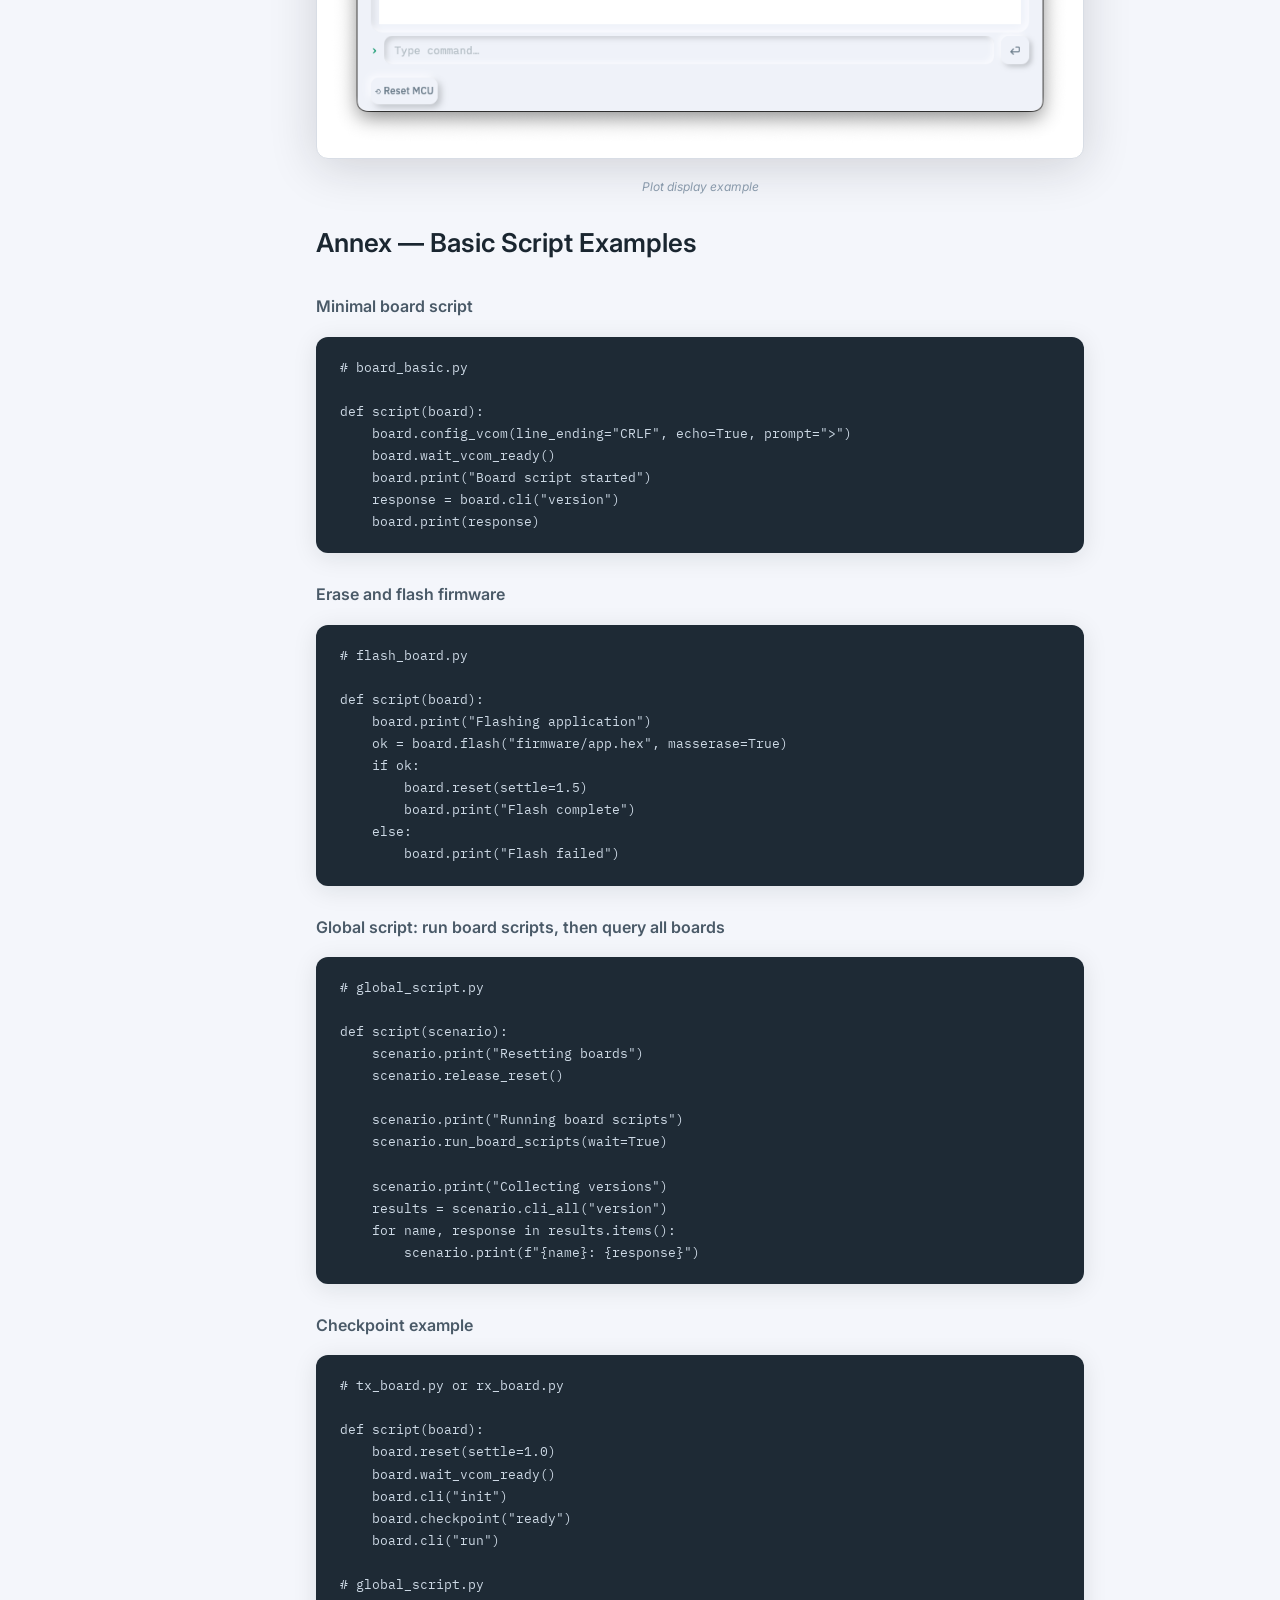
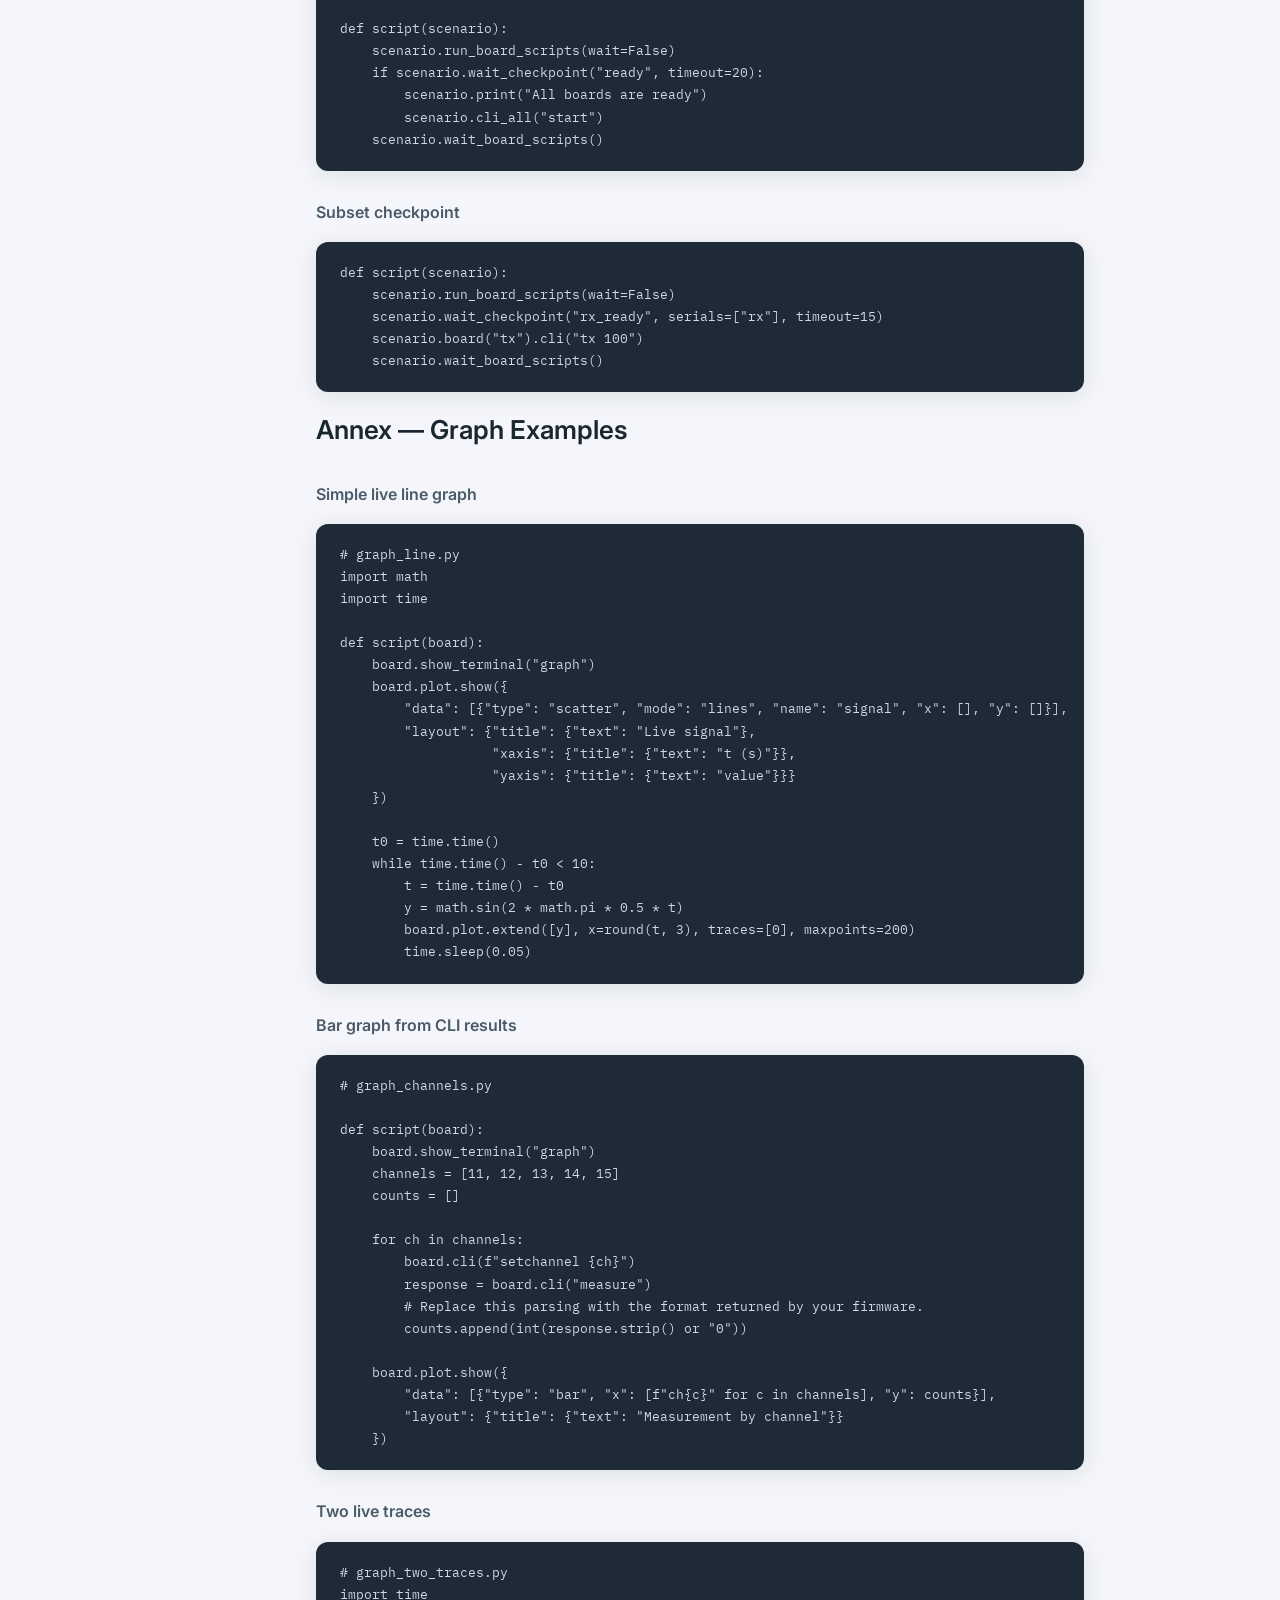
==== commit 825b048c: "doc reworked and show_terminal(¨graph¨) in 2 scripts" ====
--- a/doc/index.html
+++ b/doc/index.html
@@ -295,501 +295,498 @@
 section { scroll-margin-top: 0; }
 </style>
 </head>
+
 <body>
 
 <div class="layout">
 
-<!-- ── Sidebar ── -->
 <aside class="sidebar">
   <div class="sidebar-brand">
     <h1>My Lab</h1>
     <p>User Guide · v1.0</p>
   </div>
   <nav>
-    <div class="nav-section">Installation</div>
-    <a href="#prerequisites">Prerequisites</a>
-    <a href="#install-steps">Installation steps</a>
-    <a href="#configuration">Configuration</a>
-    <a href="#launch">Launch scripts</a>
-
-    <div class="nav-section">Application</div>
+    <div class="nav-section">1 · Install</div>
+    <a href="#install">Install</a>
+    <a href="#config">Configuration</a>
+    <a href="#launch">Launch</a>
+
+    <div class="nav-section">2 · Application</div>
     <a href="#overview">Overview</a>
-    <a href="#sdm">SDM</a>
     <a href="#maintenance">Maintenance</a>
-    <a href="#groups" class="sub">Groups</a>
     <a href="#manual-control">Manual Control</a>
     <a href="#scenario-control">Scenario Control</a>
-
-    <div class="nav-section">Scripting</div>
-    <a href="#scenario-yaml">Scenario YAML</a>
-    <a href="#global-script">Global script</a>
-    <a href="#board-script">Board script</a>
+    <a href="#create-scenario">Create a Scenario</a>
+
+    <div class="nav-section">3 · Scripting</div>
+    <a href="#scenario-file">Scenario Files</a>
+    <a href="#global-script">Global Script</a>
+    <a href="#board-script">Individual Board Script</a>
+    <a href="#sync">Synchronization</a>
+    <a href="#plots">Plots &amp; Graphs</a>
+
+    <div class="nav-section">Annex</div>
+    <a href="#examples">Script Examples</a>
+    <a href="#graph-examples">Graph Examples</a>
   </nav>
 </aside>
 
-<!-- ── Main ── -->
 <main class="main">
 
-<!-- Cover -->
 <div class="cover">
   <h1>My Lab</h1>
-  <p>Manage your adapter desk, maintain your boards, and automate repetitive actions with Python scripts</p>
-  <div class="version">v1.0 · 2026 · Installation · Operation · Scripting</div>
-</div>
-
-<!-- ══════════════════════════════ CHAPTER 1 ══════════════════════════════ -->
-<section id="installation">
-<h2>1 — Installation</h2>
-
-<h3 id="prerequisites">Prerequisites</h3>
-<p>Ensure the following are available on the host machine before proceeding:</p>
-<ul>
-  <li><strong>Python 3.10 or later</strong> — verify with <code>python3 --version</code></li>
-  <li><strong>Simplicity Device Manager (SDM)</strong> — provided by Silicon Labs SLT or Simplicity Studio</li>
-  <li><strong>Simplicity Commander</strong> — provided by the Simplicity Commander package</li>
-</ul>
-<div class="note"><strong>ℹ</strong> My Lab auto-detects both binaries under <code>~/.silabs/</code>. Manual paths can be set in <code>config.ini</code> if auto-detection fails.</div>
-
-<h3 id="install-steps">Installation Steps</h3>
-<p><strong>Step 1</strong> — Unzip the archive:</p>
-<div class="code-block"><pre>unzip Archive_clean.zip
-cd projet</pre></div>
-
-<p><strong>Step 2</strong> — Create a virtual environment (recommended):</p>
-<div class="code-block"><pre><span class="c"># macOS / Linux</span>
-python3 -m venv .venv
-source .venv/bin/activate
-
-<span class="c"># Windows</span>
-python3 -m venv .venv
-.venv\Scripts\activate</pre></div>
-
-<p><strong>Step 3</strong> — Install Python dependencies:</p>
-<div class="code-block"><pre>pip install -r requirements.txt</pre></div>
-
-<p><strong>Step 4</strong> — Install the platform-specific pywebview backend:</p>
-<div class="code-block"><pre><span class="c"># macOS</span>
-pip install pyobjc-framework-WebKit
-
-<span class="c"># Windows</span>
-pip install "pywebview[winforms]"</pre></div>
-
-<h3 id="configuration">Configuration</h3>
-<p>Edit <code>config.ini</code> if auto-detection of SDM or Commander fails:</p>
-<div class="code-block"><pre>[paths]
-sdm       =   <span class="c"># empty = auto-detect in ~/.silabs</span>
-commander =   <span class="c"># empty = auto-detect in ~/.silabs</span>
-
-[server]
-host     = 127.0.0.1
-port     = 3129   <span class="c"># SDM port — do not change</span>
-web_port = 8080   <span class="c"># internal Flask port (configurable)</span></pre></div>
-
-<h3 id="launch">Launch Scripts</h3>
-<p>Platform-specific scripts handle installation, launch, and cleanup:</p>
+  <p>Maintain lab boards, organize demo setups, control boards manually, and automate tests with scenarios.</p>
+  <div class="version">v1.0 · pycommander-based · Installation · Application · Scripting</div>
+</div>
+
+<section id="install">
+<h2>1 — Install</h2>
+<p>My Lab is installed through the platform launcher. The launcher creates or updates the local runtime environment, installs the Python dependencies, and prepares the application for use. There is no separate manual Python installation flow to follow in this guide.</p>
+
+<h3 id="install-steps">Installation command</h3>
+<table>
+  <thead><tr><th>Platform</th><th>Command</th><th>Purpose</th></tr></thead>
+  <tbody>
+    <tr><td>macOS / Linux</td><td><code>./mylab.sh --install</code></td><td>Install or update the local application environment.</td></tr>
+    <tr><td>Windows</td><td><code>mylab.bat --install</code></td><td>Install or update the local application environment.</td></tr>
+  </tbody>
+</table>
+
+<div class="note"><strong>Note</strong> On macOS or Linux, run <code>chmod +x mylab.sh</code> once if the shell script is not executable.</div>
+
+<h3 id="config">Configuration</h3>
+<p><code>config.ini</code> only contains application settings. It does not need a paths section. Board discovery and board access are handled by pycommander and the application runtime.</p>
+<div class="code-block"><pre>[server]
+host = 127.0.0.1
+web_port = 8080
+</pre></div>
+
+<table>
+  <thead><tr><th>Setting</th><th>Description</th></tr></thead>
+  <tbody>
+    <tr><td>host</td><td>Local host used by the web application.</td></tr>
+    <tr><td>web_port</td><td>Local Flask port used by the embedded application window.</td></tr>
+  </tbody>
+</table>
+
+<h3 id="launch">Launch commands</h3>
 <table>
   <thead><tr><th>Action</th><th>macOS / Linux</th><th>Windows</th></tr></thead>
   <tbody>
-    <tr><td>Install venv + dependencies</td><td>./mylab.sh --install</td><td>mylab.bat --install</td></tr>
-    <tr><td>Launch the application</td><td>./mylab.sh</td><td>mylab.bat</td></tr>
-    <tr><td>Launch with traces</td><td>./mylab.sh --traces</td><td>mylab.bat --traces</td></tr>
-    <tr><td>Clean logs and groups</td><td>./mylab.sh --clean</td><td>mylab.bat --clean</td></tr>
+    <tr><td>Launch the application</td><td><code>./mylab.sh</code></td><td><code>mylab.bat</code></td></tr>
+    <tr><td>Launch with traces</td><td><code>./mylab.sh --traces</code></td><td><code>mylab.bat --traces</code></td></tr>
+    <tr><td>Clean generated logs and groups</td><td><code>./mylab.sh --clean</code></td><td><code>mylab.bat --clean</code></td></tr>
   </tbody>
 </table>
-<div class="note"><strong>ℹ</strong> On macOS, run <code>chmod +x mylab.sh</code> once before the first launch. By default all console output is silent — use <code>--traces</code> to enable logging.</div>
-</section>
-
-<!-- ══════════════════════════════ CHAPTER 2 ══════════════════════════════ -->
+<p>Use traces when debugging adapter detection, VCOM traffic, script execution, or plot updates. The clean command removes generated working data and should be used only when you intentionally want to reset local lab state.</p>
+</section>
+
 <section id="overview">
 <h2>2 — Application Overview</h2>
-<p>My Lab is a desktop application (Python · Flask · SocketIO · pywebview) that provides a unified interface for managing Silicon Labs development boards via USB or Ethernet. Four sections are accessible from the top navigation bar.</p>
-
-<div class="figure">
-  <img src="img/img_topbar.png" alt="My Lab navigation bar">
-  <figcaption>Figure 1 — My Lab navigation bar: SDM, Maintenance, Manual Control, Scenario Control</figcaption>
-</div>
-
-<p>The application starts as a compact collapsed bar. Clicking any tab expands the window to reveal the corresponding page. SDM is started automatically at launch — stale Silink instances from previous sessions are cleaned up by a stop/start cycle.</p>
-</section>
-
-<section id="sdm">
-<h2>SDM</h2>
-<p>The SDM tab opens the Simplicity Device Manager web interface embedded in the application. It lists all connected adapters with their nickname, board model, serial number, and connection type (USB or Ethernet IP). The Refresh button rescans for newly connected boards.</p>
-
-<div class="figure">
-  <img src="img/img_sdm.png" alt="SDM interface">
-  <figcaption>Figure 2 — SDM showing a connected EFR32MG12 board at 192.168.0.94</figcaption>
-</div>
-<div class="note"><strong>ℹ</strong> The SDM tab is informational only. Use Maintenance or Manual Control to act on boards.</div>
+<p>My Lab is a desktop application for daily lab work with Silicon Labs boards. It is built around three needs: keep boards usable, organize boards into repeatable demo or test groups, and automate operations that are too repetitive or too timing-sensitive to run by hand.</p>
+
+<p>The application is based on pycommander for adapter discovery, board reset, VCOM resolution, and board access. The UI is intentionally organized around lab workflows rather than low-level tools.</p>
+
+<div class="card">
+  <p><strong>Maintenance</strong> keeps the lab fleet in a known good state: find available boards, select the boards to work on, erase or recover boards, upgrade adapters, and save useful sets as groups.</p>
+  <p><strong>Manual Control</strong> gives direct access to one or more boards: open a terminal, erase flash, reset a board, send CLI commands manually, or run a small script against a selected board.</p>
+  <p><strong>Scenario Control</strong> automates a complete test, demo, or measurement flow: select boards, assign per-board scripts, add a global script, run everything, synchronize steps, and collect outputs or graphs.</p>
+</div>
 </section>
 
 <section id="maintenance">
 <h2>Maintenance</h2>
-<p>The Maintenance page handles fleet-level operations. The <strong>Available</strong> panel lists all adapters detected by SDM. The <strong>Selected</strong> panel holds boards chosen for action. Move boards by drag-and-drop or via Select All. A <strong>My Desk</strong> toggle filters to USB-only adapters.</p>
+<p>The Maintenance page is the starting point when preparing a lab bench. It lists the detected adapters and lets you build a selected set of boards for bulk operations.</p>
 
 <div class="figure">
   <img src="img/img_maintenance.png" alt="Maintenance page">
-  <figcaption>Figure 3 — Maintenance: available boards (left), selected panel with action buttons (right)</figcaption>
-</div>
-
-<h3>Group Management</h3>
+  <figcaption>Maintenance page with available boards, selected boards, and action buttons.</figcaption>
+</div>
+
+<h3>Typical maintenance workflow</h3>
+<ol>
+  <li>Refresh the available board list.</li>
+  <li>Select the boards you want to prepare.</li>
+  <li>Run the needed maintenance action: erase, recover, or adapter upgrade.</li>
+  <li>Save the selection as a group when the same set will be reused for a demo, test bench, or measurement setup.</li>
+</ol>
+
+<h3>Groups</h3>
+<p>A group is a named set of boards. Groups are useful when the same physical setup is reused frequently: one group for a demo kit, one for a measurement bench, one for a regression setup, or one per developer desk.</p>
 <ul>
-  <li><strong>Save Group</strong> — save the current selection under a name (stores serial, type, IP, nickname, board ID)</li>
-  <li><strong>Load Group</strong> — restore a previously saved selection</li>
-  <li><strong>Delete Group</strong> — permanently remove a saved group</li>
+  <li><strong>Save Group</strong> stores the current selected boards.</li>
+  <li><strong>Load Group</strong> restores the same board set later.</li>
+  <li><strong>Delete Group</strong> removes a group that is no longer needed.</li>
 </ul>
-
-<h3>Board Actions</h3>
-<p>Three buttons in the Selected panel header act on all selected boards simultaneously and in parallel:</p>
-<table>
-  <thead><tr><th>Button</th><th>Commander Command</th><th>Description</th></tr></thead>
-  <tbody>
-    <tr><td>Chip Erase</td><td>device masserase</td><td>Full chip mass erase</td></tr>
-    <tr><td>Chip Recover</td><td>device recover</td><td>Recovers a locked or bricked chip</td></tr>
-    <tr><td>Board Upgrade</td><td>adapter fwupgrade</td><td>Upgrades the J-Link adapter firmware</td></tr>
-  </tbody>
-</table>
-
-<h3 id="groups">Groups — Uses &amp; Benefits</h3>
-<p>
-    A group is a saved, named set of adapters. Once created from the Maintenance page's Selected panel,
-    a group can be reused across the application in several ways:
-</p>
-<ul>
-    <li><strong>Maintenance filtering</strong> — Load Group restores the exact selection into the Selected panel so you can run Chip Erase, Chip Recover, or Board Upgrade on that set in one click.</li>
-    <li><strong>Manual Control filtering</strong> — the source selector in Manual Control lists all saved groups; picking one shows only those adapters' cards, keeping your workspace focused.</li>
-    <li><strong>Scenario creation</strong> — when editing a scenario in Scenario Control, the <em>From group</em> button imports the group's adapters as board entries, pre-filling nickname, board type, and IP address automatically.</li>
-</ul>
-<p>
-    Groups are therefore a central organisation tool: create one group per demo setup, one per test bench,
-    or one per team member's desk. This lets you switch context instantly — load a different group and
-    every page reflects the right set of boards without reconfiguring anything manually.
-</p>
-<div class="note"><strong>ℹ</strong> When you re-save a group after a board's details change (nickname, IP, board type), the new data is stored and will be used the next time the group is imported into a scenario.</div>
-<div class="note"><strong>ℹ</strong> USB boards use <code>--serialno &lt;serial&gt;</code>, Ethernet boards use <code>--ip &lt;address&gt;</code> automatically.</div>
+<p>Groups are also used by Manual Control and Scenario Control to filter boards or quickly create scenario board entries.</p>
 </section>
 
 <section id="manual-control">
 <h2>Manual Control</h2>
-<p>The Manual Control page provides direct hardware control per board. A source selector filters by group or shows all boards. Each card shows serial number, nickname, board model, and connection address.</p>
+<p>Manual Control is used when you want to interact with boards directly. It is designed for quick experiments, board bring-up, manual erase/reset operations, and ad-hoc CLI checks before creating a repeatable scenario.</p>
 
 <div class="figure">
   <img src="img/img_manual.png" alt="Manual Control page">
   <figcaption>Figure 4 — Manual Control: board card with Cli and Reset buttons</figcaption>
 </div>
-
+<h3>Selector</h3>
 <ul>
+  <li><strong>All available</strong> — show all adapters</li>
+  <li><strong>Only my desk</strong> — source filter showing USB-only adapters</li>
+  <li><strong>Group name</strong> — show only adapters in that group</li>
+</ul>
+<h3>Adapter card Buttons</h3>
+<ul>
+  <li><strong>Erase</strong> — Erase the chip</li>
+  <li><strong>Flash</strong> — Flash the selected s37 to the target (via pycommander)</li>
   <li><strong>Cli</strong> — opens a terminal window (VCOM)</li>
   <li><strong>Reset</strong> — MCU reset of the board target (via pycommander)</li>
   <li><strong>Only my desk</strong> — source filter showing USB-only adapters</li>
 </ul>
 
-<p>The terminal window shows the <strong>VCOM</strong> console for CLI commands. A <strong>Reset MCU</strong> button is available at the bottom of the terminal.</p>
-
-<h3>Display modes</h3>
-<p>The terminal supports two display modes, configurable in <code>config.ini</code> under <code>[server]</code>:</p>
-<pre>terminal_mode = modern   <span class="c"># or: classic</span></pre>
-
-<p><strong>Classic mode</strong> renders raw serial output in a standard terminal emulator (xterm), identical to a direct serial console.</p>
+<h3>Terminal view</h3>
+<p>The terminal window shows the <strong>VCOM</strong> console for CLI commands. A <strong>Reset MCU</strong> button is available at the bottom of the terminal. You can also call a script from this window.</p>
 
 <div class="figure">
   <img src="img/img_terminal.png" alt="Terminal — Classic mode">
-  <figcaption>Figure 5a — Terminal: Classic mode</figcaption>
-</div>
-
-<p><strong>Modern mode</strong> (default) parses the serial stream into a structured timeline. Each command is shown as a collapsible block with its response. Spontaneous events from the board are grouped and displayed separately with a ⚡ icon. Single-line responses are displayed inline without requiring any interaction.</p>
-
-<div class="figure">
-  <img src="img/img_terminal_modern.png" alt="Terminal — Modern mode">
-  <figcaption>Figure 5b — Terminal: Modern mode — commands, responses, and events on a timeline</figcaption>
-</div>
+  <figcaption>Figure 5 — Terminal: Classic mode</figcaption>
+</div>
+
+
+<p>Manual Control is intentionally individual. Use it to validate one board or a small subset. Once the sequence is stable, move it into Scenario Control so it can be repeated reliably.</p>
 </section>
 
 <section id="scenario-control">
 <h2>Scenario Control</h2>
-<p>Scenario Control enables automated multi-board test execution using YAML scenario files paired with Python scripts.</p>
+<p>Scenario Control is the automation layer. A scenario describes which boards are involved, which script runs on each board, and optionally which global script orchestrates the full flow.</p>
 
 <div class="figure">
   <img src="img/img_script.png" alt="Scenario Control page">
-  <figcaption>Figure 6 — Scenario Control: scenario browser (left), structured sections editor (right)</figcaption>
-</div>
-
-<h3>Toolbar</h3>
+  <figcaption>Scenario Control page for selecting, editing, and running automation scenarios.</figcaption>
+</div>
+
+<p>Scenarios are useful for:</p>
 <ul>
-  <li><strong>Load</strong> — select an existing scenario; the right panel shows collapsible sections (Global Script + one per board) that can be expanded and edited inline</li>
-  <li><strong>Create</strong> — start a new scenario with the same structured sections view, pre-populated with one global script entry and one board</li>
-  <li><strong>Check</strong> — validate the scenario against connected boards; reports errors and warnings</li>
-  <li><strong>Run</strong> — execute the scenario (enabled after a successful Check)</li>
+  <li>automated demos that need several boards to start in a controlled order;</li>
+  <li>test flows that reset boards, configure CLIs, transmit traffic, and check results;</li>
+  <li>measurements that collect values over time and display live graphs;</li>
+  <li>repeatable maintenance operations that go beyond a simple erase or reset.</li>
 </ul>
-
-<h3>Run Panel</h3>
-<p>When a scenario runs, the Run panel appears: left 1/3 shows a status card per board (erasing → flashing → connecting → running → done/error); right 2/3 shows a timestamped log.</p>
-
-<div class="figure">
-  <img src="img/img_runpanel.png" alt="Run panel">
-  <figcaption>Figure 7 — Run panel: board status cards (left), script output log (right)</figcaption>
-</div>
-</section>
-
-
-<!-- ══════════════════════════════ CHAPTER 3 ══════════════════════════════ -->
-<section id="scripting">
-<h2>3 — Scripting Reference</h2>
-<p>My Lab scripts are standard Python files executed during a scenario run. The YAML scenario file is the entry point — it declares which boards to flash, which scripts to run, and how everything connects together.</p>
-</section>
-
-<section id="scenario-yaml">
-<h2>Scenario YAML</h2>
-<p>YAML files in <code>scenari/</code> (or subdirectories). The scenario file organises everything: it references the global script, the per-board configuration, firmware files, and individual board scripts. All fields are optional except <code>boards:</code>.</p>
-
-<h3>Complete Example</h3>
-<div class="code-block"><pre><span class="c"># scenario_rf_test.yaml</span>
-
-<span class="c"># Optional global orchestration script</span>
-<span class="k">script</span>: global_script.py
-
-<span class="k">boards</span>:
-  - <span class="k">nickname</span>: <span class="s">"tx"</span>              <span class="c"># used with scenario.board("tx")</span>
-    <span class="k">board</span>: <span class="s">"4162A"</span>              <span class="c"># board type for USB auto-matching</span>
-    <span class="k">connection</span>: 192.168.0.94   <span class="c"># IP address, "usb", or empty</span>
-    <span class="k">s37_files</span>:
-      - rail_soc_railtest_4162A.s37
-    <span class="k">script</span>: railtest_script.py
-    <span class="k">masserase</span>: <span class="k">true</span>
-    <span class="k">halt_reset</span>: <span class="k">false</span>
-    <span class="k">open_terminal</span>: <span class="k">true</span>
-
-  - <span class="k">nickname</span>: <span class="s">"rx"</span>
-    <span class="k">board</span>: <span class="s">"2705A"</span>
-    <span class="k">connection</span>:                 <span class="c"># empty = auto-detect USB</span>
-    <span class="k">s37_files</span>:
-      - rail_soc_railtest_2705A.s37
-    <span class="k">script</span>: railtest_script.py
-    <span class="k">masserase</span>: <span class="k">true</span>
-    <span class="k">open_terminal</span>: <span class="k">false</span></pre></div>
-
-<h3>Field Reference</h3>
+</section>
+
+<section id="create-scenario">
+<h2>Create a Scenario</h2>
+<p>A scenario can be created from the UI or directly as files in the <code>scenari/</code> directory. The usual flow is:</p>
+<ol>
+  <li>Create a new scenario folder.</li>
+  <li>Add or import boards. The <em>From group</em> action is the fastest way to start from a saved board group.</li>
+  <li>Assign a nickname to each board when the script needs stable names such as <code>tx</code>, <code>rx</code>, <code>dut</code>, or <code>sniffer</code>.</li>
+  <li>Attach an individual board script to each board that needs local actions.</li>
+  <li>Add a global script when the flow needs orchestration across boards.</li>
+  <li>Run the scenario and inspect the run panel, terminal output, logs, and graphs.</li>
+</ol>
+<h3>Scenario file</h3>
+<p>A scenario is described by a YAML file. It may contain a global script and a list of boards. Each board entry can reference its own individual script.</p>
+<div class="code-block"><pre>script: global_script.py
+boards:
+  - nickname: tx
+    board: BRD4187C
+    connection: '440012345'
+    script: tx_board.py
+    open_terminal: true
+
+  - nickname: rx
+    board: BRD4187C
+    connection: '440067890'
+    script: rx_board.py
+    open_terminal: true</pre></div>
+
 <table>
-  <thead><tr><th>Field</th><th>Type</th><th>Description</th></tr></thead>
+  <thead><tr><th>Field</th><th>Meaning</th></tr></thead>
   <tbody>
-    <tr><td>script (root)</td><td>string</td><td>Optional global script filename. Empty or omit to disable.</td></tr>
-    <tr><td>nickname</td><td>string</td><td>Board ID for scenario.board() calls. Falls back to SDM nickname.</td></tr>
-    <tr><td>board</td><td>string</td><td>Board type for USB auto-matching (e.g. 4162A). BRD prefix optional.</td></tr>
-    <tr><td>connection</td><td>string</td><td>IP for Ethernet. Empty or "usb" for auto-detected USB.</td></tr>
-    <tr><td>s37_files</td><td>list</td><td>.s37 files to flash, relative to the scenario directory.</td></tr>
-    <tr><td>masserase</td><td>bool</td><td>Full chip erase before flash. Default: true.</td></tr>
-    <tr><td>halt_reset</td><td>bool</td><td>Hold in reset after flash. Default: false.</td></tr>
-    <tr><td>open_terminal</td><td>bool</td><td>Auto-open terminal after connect. Default: false.</td></tr>
+    <tr><td>script</td><td>Global script for the scenario. Optional.</td></tr>
+    <tr><td>boards</td><td>List of board entries in run order.</td></tr>
+    <tr><td>nickname</td><td>Stable name used by scripts, for example <code>scenario.board("tx")</code>.</td></tr>
+    <tr><td>board</td><td>Board type or board label used for user readability.</td></tr>
+    <tr><td>connection</td><td>Adapter serial number or connection identifier (jlink serial number).</td></tr>
+    <tr><td>script</td><td>Individual script to run for this board. Optional.</td></tr>
+	<tr><td>mass_erase</td><td>When true, erase the chip before flashing.</td></tr>
+	<tr><td>halt_reset</td><td>When true, maintain reset line after flash to give release control to the script(s).</td></tr>
+    <tr><td>open_terminal</td><td>When true, opens a terminal window during the run.</td></tr>
   </tbody>
 </table>
-
-<h3>Execution Flow</h3>
-<p>When a scenario runs, My Lab executes these phases in order:</p>
-<ol>
-  <li><strong>Flash phase</strong> — all boards are erased and flashed in parallel</li>
-  <li><strong>Connect phase</strong> — all boards are connected (VCOM) in parallel</li>
-  <li><strong>Script phase</strong> — if a global script exists, it runs and is responsible for launching board scripts; otherwise all board scripts run in parallel directly</li>
-</ol>
-
-<h3>Scenario Check</h3>
-<p>Always run <strong>Check</strong> before <strong>Run</strong>. The checker validates:</p>
-<ul>
-  <li>Script files exist and have valid Python syntax</li>
-  <li>All <code>.s37</code> firmware files exist in the scenario directory</li>
-  <li><code>connection</code> is a valid IP, "usb", or empty</li>
-  <li>No duplicate nicknames across boards</li>
-  <li>Board type matches an available adapter (warning only)</li>
-</ul>
-<div class="note"><strong>ℹ</strong> Warnings <span class="badge badge-orange">orange</span> allow the run to proceed. Errors <span class="badge" style="background:#fde8e8;color:#991b1b">red</span> must be resolved first.</div>
-</section>
+</section>
+<div class="note"><strong>Tip</strong> Start by proving commands in Manual Control. Then copy the sequence into a board script and add global synchronization only when multiple boards need to coordinate.</div>
+</section>
+
+<section id="scenario-file">
+<h2>3 — Scripting</h2>
 
 <section id="global-script">
 <h2>Global Script</h2>
-<p>Declared at root level of the YAML via <code>script:</code>. Must define a <code>script(scenario)</code> function. The global script is the <em>conductor</em> — it decides when board scripts run, can synchronise between boards at named checkpoints, and can send commands to any board directly.</p>
-
-<h3>Timing Diagram</h3>
-<p>The diagram below shows two execution patterns. The top half shows <code>run_board_scripts(wait=True)</code> — the global script blocks until all board scripts finish. The bottom half shows <code>wait=False</code> with checkpoints, allowing the global script to configure boards mid-execution.</p>
+<p>A global script coordinates the scenario. It must define <code>script(scenario)</code>. Use it when several boards must be reset together, configured in a specific order, synchronized at checkpoints, or queried as a group.</p>
+
+<h3>Available global commands</h3>
+<table>
+  <thead><tr><th>Command</th><th>Description</th></tr></thead>
+  <tbody>
+    <tr><td>scenario.boards</td><td>Returns the list of board objects in YAML order.</td></tr>
+    <tr><td>scenario.board(id)</td><td>Gets one board by index, serial number, or nickname.</td></tr>
+    <tr><td>scenario.release_reset()</td><td>Resets all boards in parallel.</td></tr>
+    <tr><td>scenario.run_board_scripts(wait=True)</td><td>Runs all configured individual board scripts. With <code>wait=True</code>, the global script blocks until they finish.</td></tr>
+    <tr><td>scenario.wait_board_scripts()</td><td>Waits for individual board scripts launched with <code>wait=False</code>.</td></tr>
+    <tr><td>scenario.wait_checkpoint(name, serials=None, timeout=30.0)</td><td>Waits until all expected boards, or a selected subset, reached a named checkpoint.</td></tr>
+    <tr><td>scenario.cli_all(cmd, timeout=10.0)</td><td>Sends the same CLI command to all boards in parallel and returns a dictionary of responses.</td></tr>
+    <tr><td>scenario.delay(seconds)</td><td>Waits for a number of seconds.</td></tr>
+    <tr><td>scenario.print(msg)</td><td>Prints a message in the run output panel.</td></tr>
+  </tbody>
+</table>
+</section>
+
+<section id="board-script">
+<h2>Individual Board Script</h2>
+<p>An individual script runs for one board and must define <code>script(board)</code>. When a scenario launches several board scripts, they run in parallel: one thread per board.</p>
+
+<h3>Available board commands</h3>
+<table>
+  <thead><tr><th>Command</th><th>Description</th></tr></thead>
+  <tbody>
+    <tr><td>board.config_vcom(line_ending="CRLF", echo=True, prompt="&gt;")</td><td>Configures CLI line ending, echo behavior, and prompt detection.</td></tr>
+    <tr><td>board.wait_vcom_ready(timeout=5.0, settle=0.2)</td><td>Waits until the VCOM channel is open and quiet enough to receive commands.</td></tr>
+    <tr><td>board.cli(cmd, timeout=10.0)</td><td>Sends a CLI command and returns the cleaned response.</td></tr>
+    <tr><td>board.read(timeout=1.0, pattern=None)</td><td>Reads spontaneous VCOM output without sending a command. Optionally stops when a regex pattern appears.</td></tr>
+    <tr><td>board.write_cli(data)</td><td>Writes raw CLI data to the VCOM channel.</td></tr>
+    <tr><td>board.read_cli(timeout=2.0)</td><td>Reads raw VCOM data with a timeout.</td></tr>
+    <tr><td>board.reset(settle=1.0)</td><td>Resets the target MCU and waits for the settle time.</td></tr>
+    <tr><td>board.flash(firmware_path, serial=None, ip=None, masserase=True, halt_reset=False)</td><td>Flashes firmware. By default, mass erase is performed first.</td></tr>
+    <tr><td>board.delay(seconds)</td><td>Waits for a number of seconds.</td></tr>
+    <tr><td>board.sync(idle=0.3, timeout=3.0)</td><td>Waits until the VCOM output has been quiet for the requested idle time.</td></tr>
+    <tr><td>board.checkpoint(name)</td><td>Signals a named milestone to the global script. This call does not block the board script.</td></tr>
+    <tr><td>board.show_terminal(view="cli")</td><td>Opens or focuses the board terminal. Use <code>view="graph"</code> to show the plot pane.</td></tr>
+    <tr><td>board.print(msg)</td><td>Prints a message in the run output panel.</td></tr>
+    <tr><td>board.plot.show(fig)</td><td>Displays a full Plotly figure specification or a Plotly figure object.</td></tr>
+    <tr><td>board.plot.extend(ys, x=None, traces=None, maxpoints=None)</td><td>Appends live data points to an existing graph.</td></tr>
+    <tr><td>board.plot.clear()</td><td>Clears the graph pane.</td></tr>
+    <tr><td>board.serial</td><td>Read-only board serial number.</td></tr>
+    <tr><td>board.nickname</td><td>Read-only scenario nickname.</td></tr>
+  </tbody>
+</table>
+</section>
+
+<section id="sync">
+<h2>Synchronization Methods</h2>
+<p>Scripts can be synchronized in several ways depending on how strict the timing needs to be.</p>
+
+<table>
+  <thead><tr><th>Method</th><th>Use when</th><th>Behavior</th></tr></thead>
+  <tbody>
+    <tr><td>Sequential global code</td><td>Only one global operation should happen at a time.</td><td>Commands run in the order written in <code>script(scenario)</code>.</td></tr>
+    <tr><td>scenario.release_reset()</td><td>All boards must reset together.</td><td>Resets all boards in parallel.</td></tr>
+    <tr><td>scenario.run_board_scripts(wait=True)</td><td>The global script must wait until all board scripts are complete.</td><td>Blocking call.</td></tr>
+    <tr><td>scenario.run_board_scripts(wait=False)</td><td>Board scripts should continue while the global script performs orchestration.</td><td>Non-blocking call; use <code>wait_board_scripts()</code> later.</td></tr>
+    <tr><td>board.checkpoint(name) + scenario.wait_checkpoint(name)</td><td>The global script must wait until boards reach a named point such as <code>booted</code>, <code>ready</code>, or <code>measured</code>.</td><td>Board scripts signal progress; the global script waits for all boards or a subset.</td></tr>
+    <tr><td>board.sync()</td><td>A board script must avoid racing the last CLI response or boot output.</td><td>Waits until VCOM is quiet for a short idle period.</td></tr>
+    <tr><td>board.wait_vcom_ready()</td><td>The first command after connection or reset may otherwise be sent too early.</td><td>Waits for the VCOM transport and a quiet settle window.</td></tr>
+  </tbody>
+</table>
 
 <div class="figure">
   <img src="img/timing.svg" alt="Execution timing diagram" style="background:white; padding:12px; border-radius:12px;">
-  <figcaption>Figure — Execution timing examples: global script orchestration with board scripts and checkpoints</figcaption>
-</div>
-
-<h3>Scenario API</h3>
+  <figcaption>Global orchestration, parallel board scripts, and checkpoint synchronization.</figcaption>
+</div>
+</section>
+
+<section id="plots">
+<h2>Plots &amp; Graphs</h2>
+<p>Every board has a graph pane in its terminal window. Scripts can push Plotly figure specifications directly from Python. This supports live measurements, dashboards, quick visual checks, and demo visuals without adding UI code to the application.</p>
+
+<h3>Graph workflow</h3>
+<ol>
+  <li>Open the terminal graph pane with <code>board.show_terminal("graph")</code>.</li>
+  <li>Create an initial figure with <code>board.plot.show({...})</code>.</li>
+  <li>Append live data with <code>board.plot.extend(...)</code>, or redraw the full figure with another <code>show()</code>.</li>
+  <li>Use <code>board.plot.clear()</code> before starting a new visualization.</li>
+</ol>
+
 <table>
-  <thead><tr><th>Method</th><th>Description</th></tr></thead>
+  <thead><tr><th>Plot command</th><th>Description</th></tr></thead>
   <tbody>
-    <tr><td>scenario.board(id)</td><td>Access board by index (int), serial number, or nickname. Raises ValueError if not found.</td></tr>
-    <tr><td>scenario.boards</td><td>List of all Board objects in YAML order</td></tr>
-    <tr><td>scenario.release_reset()</td><td>Reset all boards simultaneously in parallel</td></tr>
-    <tr><td>scenario.run_board_scripts(wait=True)</td><td>Run per-board scripts in parallel. wait=False returns immediately.</td></tr>
-    <tr><td>scenario.wait_board_scripts()</td><td>Block until all per-board scripts finish</td></tr>
-    <tr><td>scenario.wait_checkpoint(name, serials=None, timeout=30)</td><td>Block until boards reach checkpoint. serials=[] for subset.</td></tr>
-    <tr><td>scenario.cli_all(cmd)</td><td>Same CLI command to all boards in parallel. Returns {nickname: response}.</td></tr>
-    <tr><td>scenario.delay(seconds)</td><td>Sleep for given duration</td></tr>
-    <tr><td>scenario.print(msg)</td><td>Emit message to Run panel as [global]</td></tr>
+    <tr><td>board.plot.show(fig)</td><td>Renders a complete Plotly figure. <code>fig</code> can be a plain dictionary or an object with <code>to_json()</code>.</td></tr>
+    <tr><td>board.plot.extend(ys, x=None, traces=None, maxpoints=None)</td><td>Appends values to one or more traces. Use <code>maxpoints</code> to keep a rolling window.</td></tr>
+    <tr><td>board.plot.clear()</td><td>Clears the plot area.</td></tr>
   </tbody>
 </table>
 
-<h3>Global Script Template</h3>
-<div class="code-block"><pre><span class="c"># global_script.py</span>
-
-<span class="k">def</span> script(scenario):
-    <span class="c"># Access boards by nickname, serial, or index</span>
-    tx = scenario.board(<span class="s">"tx"</span>)    <span class="c"># by nickname</span>
-    rx = scenario.board(1)       <span class="c"># by index (0-based)</span>
-
-    scenario.print(<span class="s">"=== Test Start ==="</span>)
-
-    <span class="c"># ── Option A: run board scripts and block until all finish ──</span>
-    scenario.run_board_scripts(wait=<span class="k">True</span>)
-    <span class="c"># global resumes here once ALL board scripts are done</span>
-    tx.cli(<span class="s">"tx 10"</span>)
-
-    <span class="c"># ── Option B: run async + checkpoint synchronisation ──</span>
-    scenario.run_board_scripts(wait=<span class="k">False</span>)
-    scenario.wait_checkpoint(<span class="s">"booted"</span>, timeout=15.0)  <span class="c"># wait for all boards</span>
-    tx.cli(<span class="s">"set_mode tx"</span>)    <span class="c"># configure while scripts still run</span>
-    rx.cli(<span class="s">"set_mode rx"</span>)
+<div class="note"><strong>Note</strong> Values sent to the graph must be JSON-serializable because the graph is rendered by the browser.</div>
+
+<div class="figure">
+  <img src="img/img_terminal_graph.png" alt="graph" style="background:white; padding:12px; border-radius:12px;">
+  <figcaption>Graph display example</figcaption>
+</div>
+<div class="figure">
+  <img src="img/img_terminal_plot.png" alt="plot" style="background:white; padding:12px; border-radius:12px;">
+  <figcaption>Plot display example</figcaption>
+</div>
+</section>
+
+<section id="examples">
+<h2>Annex — Basic Script Examples</h2>
+
+<h3>Minimal board script</h3>
+<div class="code-block"><pre># board_basic.py
+
+def script(board):
+    board.config_vcom(line_ending="CRLF", echo=True, prompt="&gt;")
+    board.wait_vcom_ready()
+    board.print("Board script started")
+    response = board.cli("version")
+    board.print(response)
+</pre></div>
+
+<h3>Erase and flash firmware</h3>
+<div class="code-block"><pre># flash_board.py
+
+def script(board):
+    board.print("Flashing application")
+    ok = board.flash("firmware/app.hex", masserase=True)
+    if ok:
+        board.reset(settle=1.5)
+        board.print("Flash complete")
+    else:
+        board.print("Flash failed")
+</pre></div>
+
+<h3>Global script: run board scripts, then query all boards</h3>
+<div class="code-block"><pre># global_script.py
+
+def script(scenario):
+    scenario.print("Resetting boards")
+    scenario.release_reset()
+
+    scenario.print("Running board scripts")
+    scenario.run_board_scripts(wait=True)
+
+    scenario.print("Collecting versions")
+    results = scenario.cli_all("version")
+    for name, response in results.items():
+        scenario.print(f"{name}: {response}")
+</pre></div>
+
+<h3>Checkpoint example</h3>
+<div class="code-block"><pre># tx_board.py or rx_board.py
+
+def script(board):
+    board.reset(settle=1.0)
+    board.wait_vcom_ready()
+    board.cli("init")
+    board.checkpoint("ready")
+    board.cli("run")
+
+# global_script.py
+
+def script(scenario):
+    scenario.run_board_scripts(wait=False)
+    if scenario.wait_checkpoint("ready", timeout=20):
+        scenario.print("All boards are ready")
+        scenario.cli_all("start")
     scenario.wait_board_scripts()
-
-    <span class="c"># ── Collect results ──</span>
-    results = scenario.cli_all(<span class="s">"get_stats"</span>)
-    <span class="k">for</span> name, resp <span class="k">in</span> results.items():
-        scenario.print(f<span class="s">"{name}: {resp}"</span>)
-
-    scenario.print(<span class="s">"=== Test Complete ==="</span>)</pre></div>
-
-<h3>Checkpoint Synchronisation</h3>
-<p>Checkpoints let board scripts signal the global script that a milestone has been reached. The global script blocks at <code>wait_checkpoint()</code> until all (or selected) boards have called <code>board.checkpoint(name)</code>.</p>
-<div class="code-block"><pre><span class="c"># In board_script.py:</span>
-board.reset()
-board.delay(1.5)
-board.checkpoint(<span class="s">"booted"</span>)         <span class="c"># signal: this board is ready</span>
-<span class="c"># board script continues independently after signalling...</span>
-board.cli(<span class="s">"run_test"</span>)
-
-<span class="c"># In global_script.py:</span>
-scenario.run_board_scripts(wait=<span class="k">False</span>)
-scenario.wait_checkpoint(<span class="s">"booted"</span>)  <span class="c"># blocks until ALL boards signal</span>
-<span class="c"># now configure both boards simultaneously</span>
-scenario.board(<span class="s">"tx"</span>).cli(<span class="s">"set_mode tx"</span>)
-scenario.board(<span class="s">"rx"</span>).cli(<span class="s">"set_mode rx"</span>)</pre></div>
-<div class="note"><strong>ℹ</strong> <code>scenario.wait_checkpoint(name, serials=["tx","rx"])</code> waits only for the listed boards by nickname or serial. The board script continues running after calling <code>checkpoint()</code> — it is not blocked.</div>
-</section>
-
-<section id="board-script">
-<h2>Board Script</h2>
-<p>Declared in the YAML via <code>script:</code> under a board entry. Must define a <code>script(board)</code> function receiving the Board object. Board scripts run in parallel across all boards — one thread per board.</p>
-
-<h3>Board API</h3>
-<table>
-  <thead><tr><th>Method</th><th>Description</th></tr></thead>
-  <tbody>
-    <tr><td>board.config_vcom(line_ending, echo, prompt)</td><td>Configure VCOM parameters before use</td></tr>
-    <tr><td>board.cli(cmd, timeout=10.0)</td><td>Send CLI command; returns cleaned response (echo + prompt stripped)</td></tr>
-    <tr><td>board.reset(settle=1.0)</td><td>MCU reset via pycommander (device.reset), Commander-CLI fallback; waits <code>settle</code> seconds for boot</td></tr>
-    <tr><td>board.flash(firmware_path, serial=None, ip=None, masserase=True, halt_reset=False)</td><td>Flash a .hex/.s37 firmware file using Simplicity Commander. Connection is auto-detected from board.host (USB if localhost, JLink IP otherwise). Override with <code>serial=</code> for <code>-s</code> or <code>ip=</code> for <code>--ip</code>. With <code>masserase=True</code> a <code>device masserase</code> is run first (this is how erase is done from a script). Returns True on success.</td></tr>
-    <tr><td>board.delay(seconds)</td><td>Sleep for given duration</td></tr>
-    <tr><td>board.print(msg)</td><td>Emit message to Run panel as [board:nickname]</td></tr>
-    <tr><td>board.checkpoint(name)</td><td>Signal named sync point to the global script (non-blocking)</td></tr>
-    <tr><td>board.serial</td><td>Serial number string (read-only)</td></tr>
-    <tr><td>board.nickname</td><td>Nickname from YAML or adapter (read-only)</td></tr>
-  </tbody>
-</table>
-
-<h4>board.flash() examples</h4>
-<div class="code-block"><pre>board.flash(<span class="s">"/path/to/firmware.hex"</span>)                  <span class="c"># auto connection</span>
-board.flash(<span class="s">"/path/to/firmware.hex"</span>, serial=<span class="s">"440012345"</span>) <span class="c"># force -s</span>
-board.flash(<span class="s">"/path/to/firmware.hex"</span>, ip=<span class="s">"192.168.1.100"</span>) <span class="c"># force --ip</span>
-board.flash(<span class="s">"/path/to/firmware.hex"</span>, masserase=<span class="k">False</span>)     <span class="c"># skip erase</span>
-board.flash(<span class="s">"/path/to/firmware.hex"</span>, halt_reset=<span class="k">True</span>)     <span class="c"># hold CPU halted</span></pre></div>
-
-<h3>Real-World Example — IEEE 802.15.4 TX Test</h3>
-<div class="code-block"><pre><span class="k">import</span> time
-<span class="k">from</span> random <span class="k">import</span> randint
-
-<span class="k">def</span> script(board):
-    board.config_vcom(line_ending=<span class="s">"CRLF"</span>, echo=<span class="k">True</span>, prompt=<span class="s">">"</span>)
-
-    board.reset()
-    board.delay(1.5)  <span class="c"># wait for board to fully boot</span>
-
-    <span class="c"># --- IEEE 802.15.4 2.4 GHz Init ---</span>
-    board.print(<span class="s">"--- init 2.4GHz 802.15.4 ---"</span>)
-    board.cli(<span class="s">"rx 0"</span>)
-    board.cli(<span class="s">"config2p4GHz802154"</span>)
-    board.cli(<span class="s">"enable802154 rx 100 192 1000"</span>)
-    board.cli(<span class="s">"configTxOptions 1"</span>)
-
-    <span class="c"># --- Set TX Payload (26-byte 802.15.4 frame) ---</span>
-    board.print(<span class="s">"--- load payload ---"</span>)
-    board.cli(<span class="s">"setTxLength 26"</span>)
-    board.cli(<span class="s">"setTxPayload 0 0x1b 0x61 0x98 0x00 0x34 0x12 0x44 0x33 0x55 0x44"</span>)
-    board.cli(<span class="s">"setTxPayload 10 0x00 0x01 0x02 0x03 0x04 0x05 0x06 0x07 0x08 0x09"</span>)
-    board.cli(<span class="s">"setTxPayload 20 0x0a 0x0b 0x0c 0x0d 0x0e 0x0f"</span>)
-
-    <span class="c"># --- Transmit via CLI ---</span>
-    board.print(<span class="s">"--- send 1 packet using CLI ---"</span>)
-    board.cli(<span class="s">"tx 1"</span>)</pre></div>
-
-<h3>Working with Responses</h3>
-<p>Board scripts are standard Python — the full Python standard library is available. Board CLI responses use the format <code>{{key:value}}</code> and can be processed with any Python technique:</p>
-
-<div class="code-block"><pre><span class="k">import</span> re
-
-<span class="c"># ── Using re.search — extract a single value ──</span>
-resp = board.cli(<span class="s">"getchannel"</span>)
-match = re.search(r<span class="s">"channel:(\d+)"</span>, resp)
-channel = <span class="k">int</span>(match.group(1)) <span class="k">if</span> match <span class="k">else</span> <span class="k">None</span>
-board.print(f<span class="s">"Channel: {channel}"</span>)
-
-<span class="c"># ── Using re.findall — parse all key:value pairs into a dict ──</span>
-resp = board.cli(<span class="s">"get_stats"</span>)
-pairs = re.findall(r<span class="s">"\{([^{}]+)\}"</span>, resp)
-data = <span class="k">dict</span>(p.split(<span class="s">":"</span>, 1) <span class="k">for</span> p <span class="k">in</span> pairs <span class="k">if</span> <span class="s">":"</span> <span class="k">in</span> p)
-board.print(f<span class="s">"Transmitted: {data.get('transmitted', '?')}"</span>)
-board.print(f<span class="s">"Failed: {data.get('failed', '?')}"</span>)
-
-<span class="c"># ── Any Python logic is valid — loops, conditions, assertions ──</span>
-<span class="k">for</span> channel <span class="k">in</span> [11, 15, 20, 25]:
-    board.cli(f<span class="s">"setchannel {channel}"</span>)
-    resp = board.cli(<span class="s">"tx 10"</span>)
-    board.print(f<span class="s">"ch{channel}: {resp.strip()}"</span>)
-
-<span class="c"># ── Import standard library modules as needed ──</span>
-<span class="k">import</span> time, json
-<span class="k">from</span> random <span class="k">import</span> randint
-
-<span class="c"># ── Use assertions to fail the script on unexpected results ──</span>
-resp = board.cli(<span class="s">"getchannel"</span>)
-<span class="k">assert</span> <span class="s">"channel:11"</span> <span class="k">in</span> resp, f<span class="s">"Unexpected channel: {resp}"</span></pre></div>
-<div class="note"><strong>ℹ</strong> <code>board.cli()</code> automatically strips the command echo and trailing prompt. Since scripts are pure Python, you can use any standard library: <code>re</code>, <code>json</code>, <code>time</code>, <code>math</code>, <code>csv</code>, etc. Any unhandled exception marks the board as <span class="badge" style="background:#fde8e8;color:#991b1b">error</span> in the Run panel.</div>
-
-<div class="figure">
-  <img src="img/img_output.png" alt="Run output">
-  <figcaption>Figure 8 — Run output: [global] and [board:name] timestamped log from board.print() and scenario.print()</figcaption>
-</div>
+</pre></div>
+
+<h3>Subset checkpoint</h3>
+<div class="code-block"><pre>def script(scenario):
+    scenario.run_board_scripts(wait=False)
+    scenario.wait_checkpoint("rx_ready", serials=["rx"], timeout=15)
+    scenario.board("tx").cli("tx 100")
+    scenario.wait_board_scripts()
+</pre></div>
+</section>
+
+<section id="graph-examples">
+<h2>Annex — Graph Examples</h2>
+
+<h3>Simple live line graph</h3>
+<div class="code-block"><pre># graph_line.py
+import math
+import time
+
+def script(board):
+    board.show_terminal("graph")
+    board.plot.show({
+        "data": [{"type": "scatter", "mode": "lines", "name": "signal", "x": [], "y": []}],
+        "layout": {"title": {"text": "Live signal"},
+                   "xaxis": {"title": {"text": "t (s)"}},
+                   "yaxis": {"title": {"text": "value"}}}
+    })
+
+    t0 = time.time()
+    while time.time() - t0 &lt; 10:
+        t = time.time() - t0
+        y = math.sin(2 * math.pi * 0.5 * t)
+        board.plot.extend([y], x=round(t, 3), traces=[0], maxpoints=200)
+        time.sleep(0.05)
+</pre></div>
+
+<h3>Bar graph from CLI results</h3>
+<div class="code-block"><pre># graph_channels.py
+
+def script(board):
+    board.show_terminal("graph")
+    channels = [11, 12, 13, 14, 15]
+    counts = []
+
+    for ch in channels:
+        board.cli(f"setchannel {ch}")
+        response = board.cli("measure")
+        # Replace this parsing with the format returned by your firmware.
+        counts.append(int(response.strip() or "0"))
+
+    board.plot.show({
+        "data": [{"type": "bar", "x": [f"ch{c}" for c in channels], "y": counts}],
+        "layout": {"title": {"text": "Measurement by channel"}}
+    })
+</pre></div>
+
+<h3>Two live traces</h3>
+<div class="code-block"><pre># graph_two_traces.py
+import time
+
+def script(board):
+    board.show_terminal("graph")
+    board.plot.show({
+        "data": [
+            {"type": "scatter", "mode": "lines", "name": "RSSI", "x": [], "y": []},
+            {"type": "scatter", "mode": "lines", "name": "Temperature", "x": [], "y": []}
+        ],
+        "layout": {"title": {"text": "Live measurement"}}
+    })
+
+    t0 = time.time()
+    while time.time() - t0 &lt; 30:
+        t = round(time.time() - t0, 2)
+        rssi = float(board.cli("get_rssi").strip() or "0")
+        temp = float(board.cli("get_temp").strip() or "0")
+        board.plot.extend([rssi, temp], x=t, traces=[0, 1], maxpoints=300)
+        time.sleep(1)
+</pre></div>
 </section>
 
 </main>
-
-</div>
-
-<!-- Active nav highlight on scroll -->
+</div>
+
 <script>
-const sections = document.querySelectorAll('section[id], h2[id], h3[id]');
-const links    = document.querySelectorAll('.sidebar nav a');
-const observer = new IntersectionObserver(entries => {
-  entries.forEach(e => {
-    if (e.isIntersecting) {
-      links.forEach(l => l.classList.remove('active'));
-      const link = document.querySelector(`.sidebar nav a[href="#${e.target.id}"]`);
-      if (link) link.classList.add('active');
-    }
-  });
-}, { rootMargin: '-10% 0px -80% 0px' });
-sections.forEach(s => observer.observe(s));
+const links = document.querySelectorAll('.sidebar nav a');
+const sections = [...document.querySelectorAll('section[id]')];
+
+function setActive() {
+  const y = window.scrollY + 120;
+  let current = sections[0]?.id;
+  for (const section of sections) {
+    if (section.offsetTop <= y) current = section.id;
+  }
+  links.forEach(link => link.classList.toggle('active', link.getAttribute('href') === '#' + current));
+}
+window.addEventListener('scroll', setActive);
+setActive();
 </script>
 
 </body>
